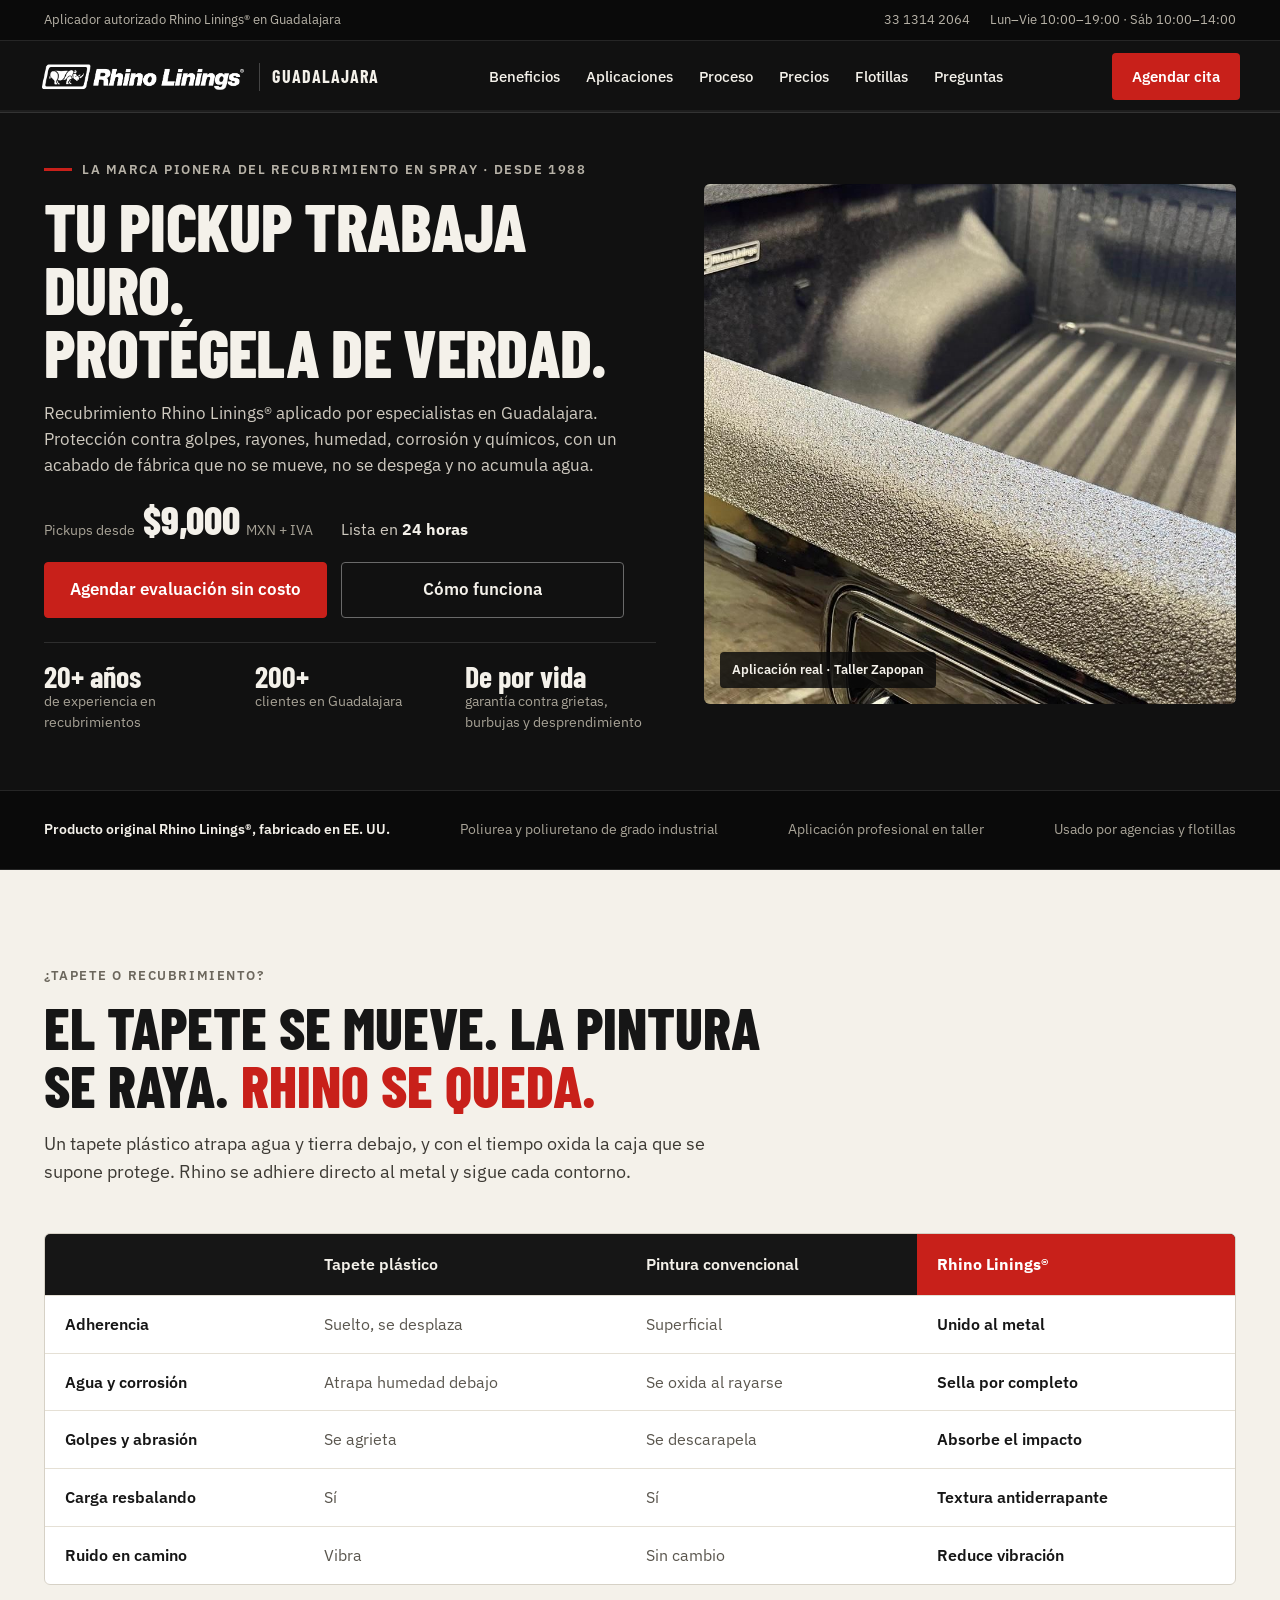
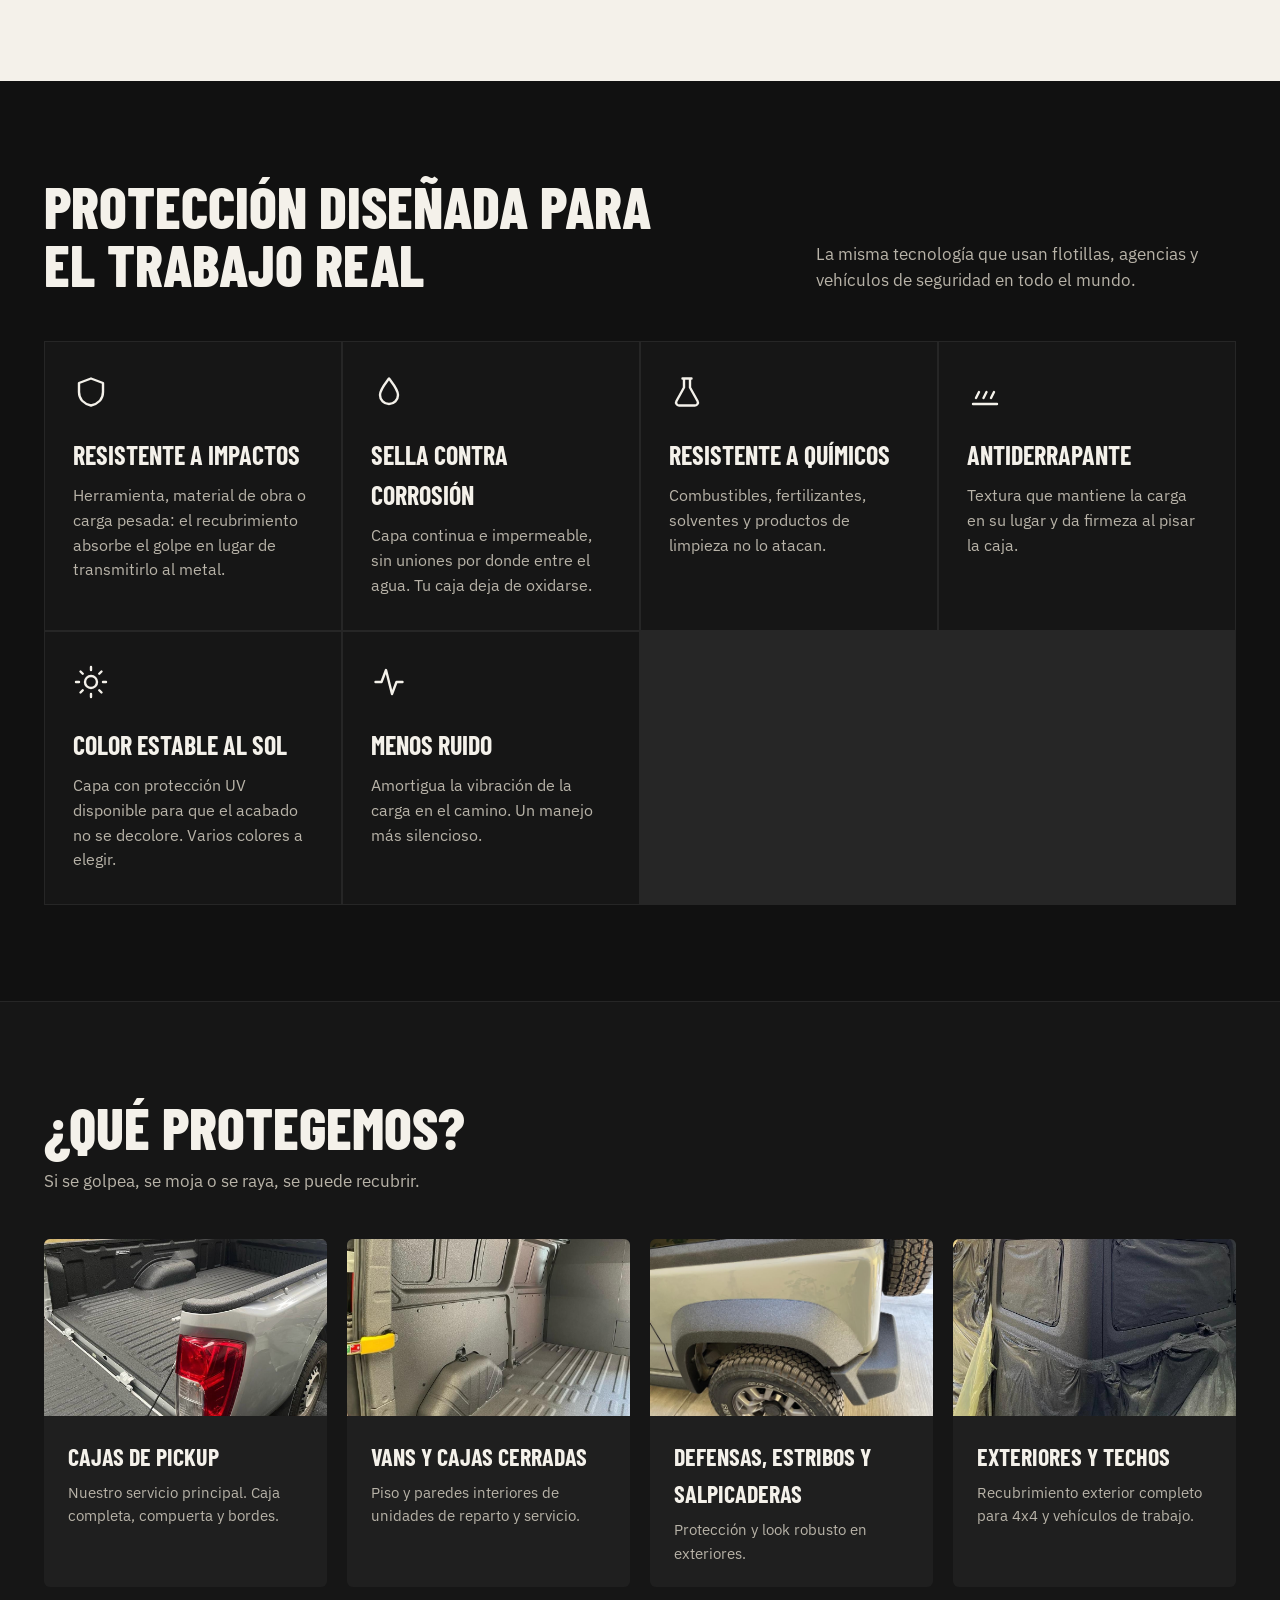
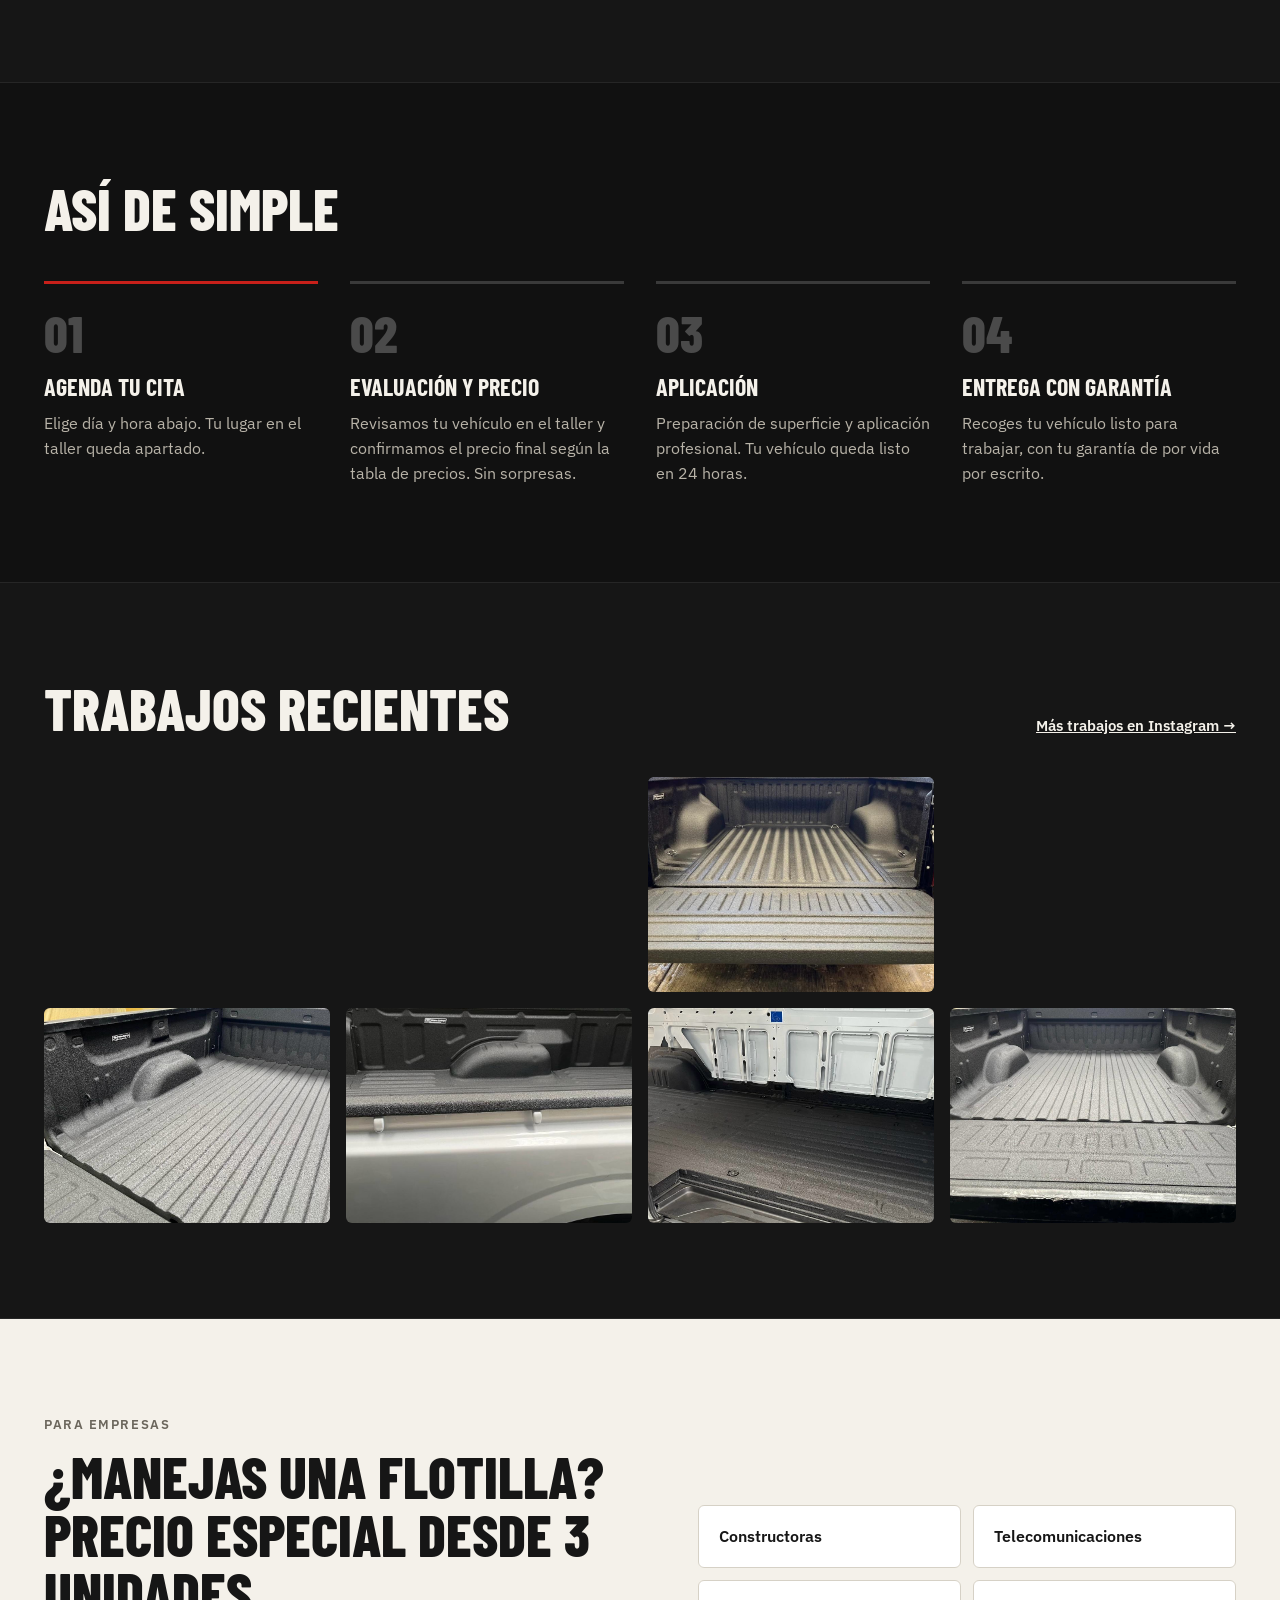
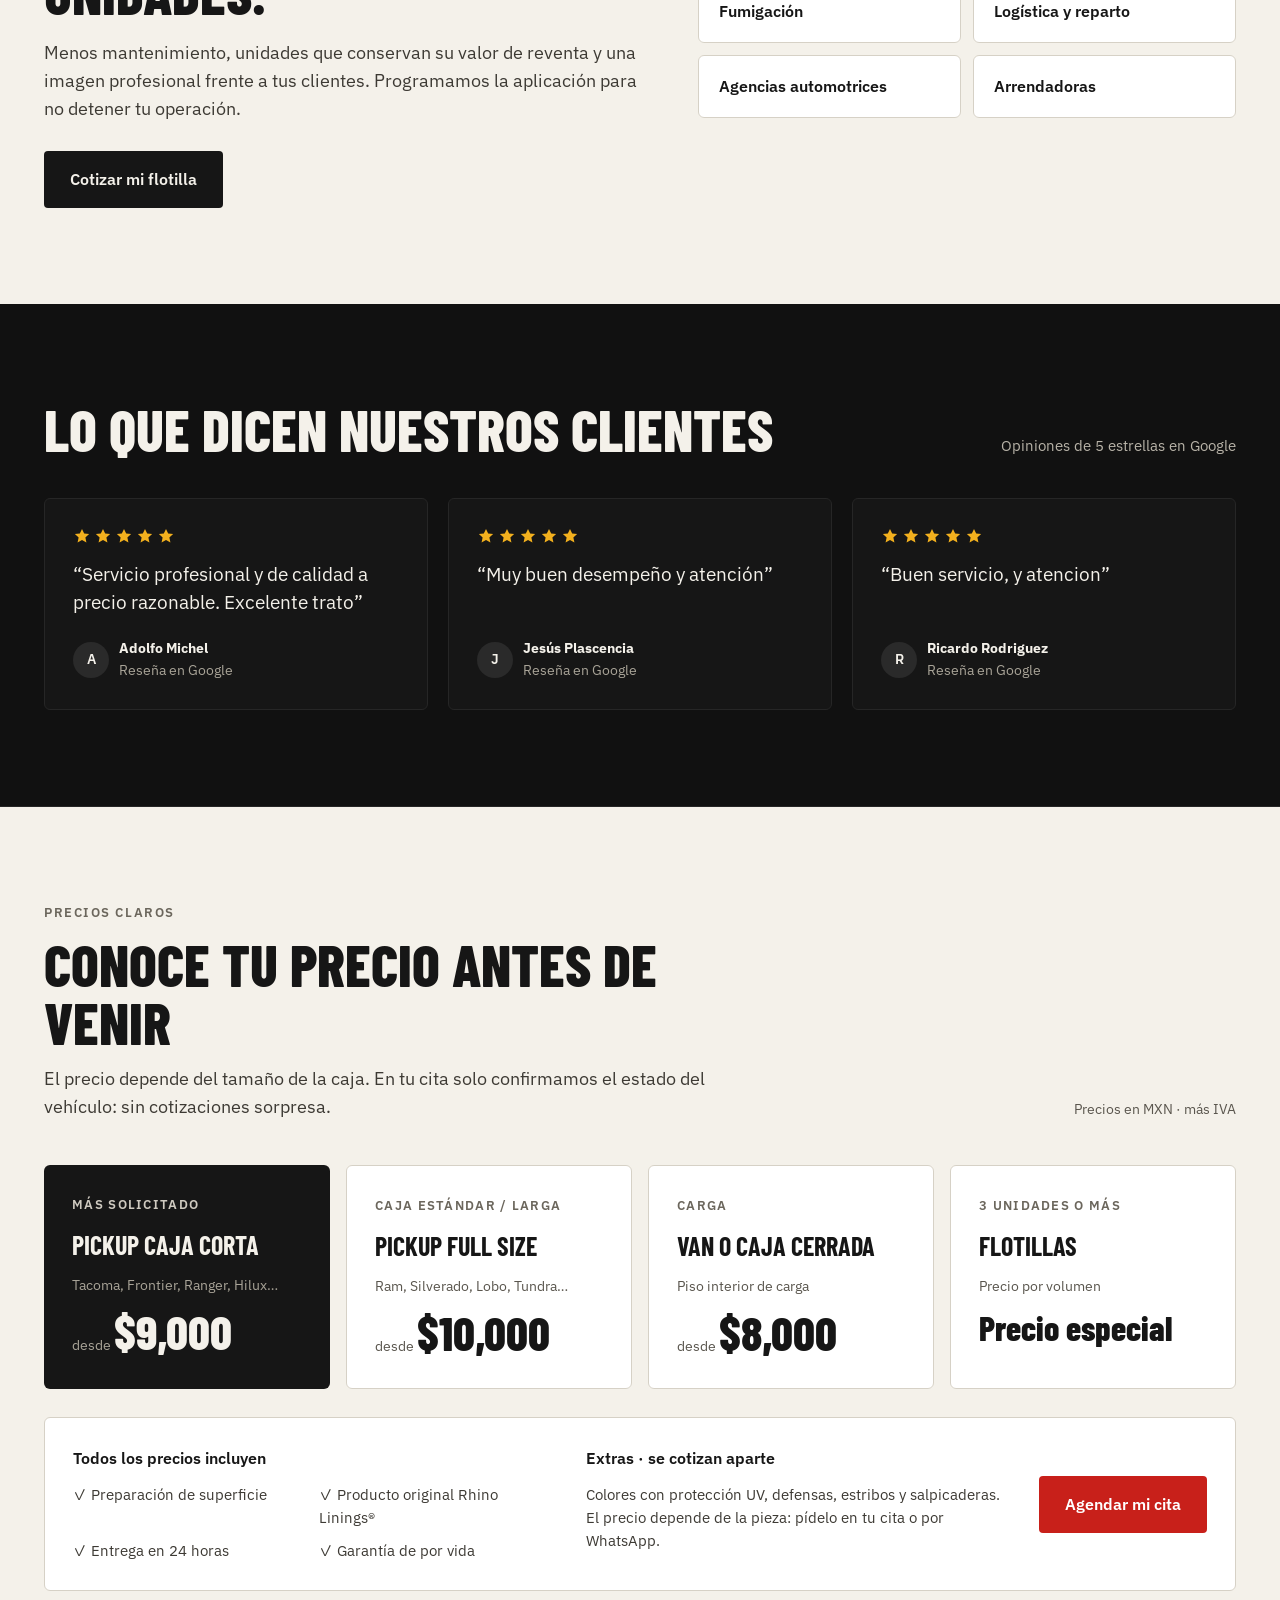
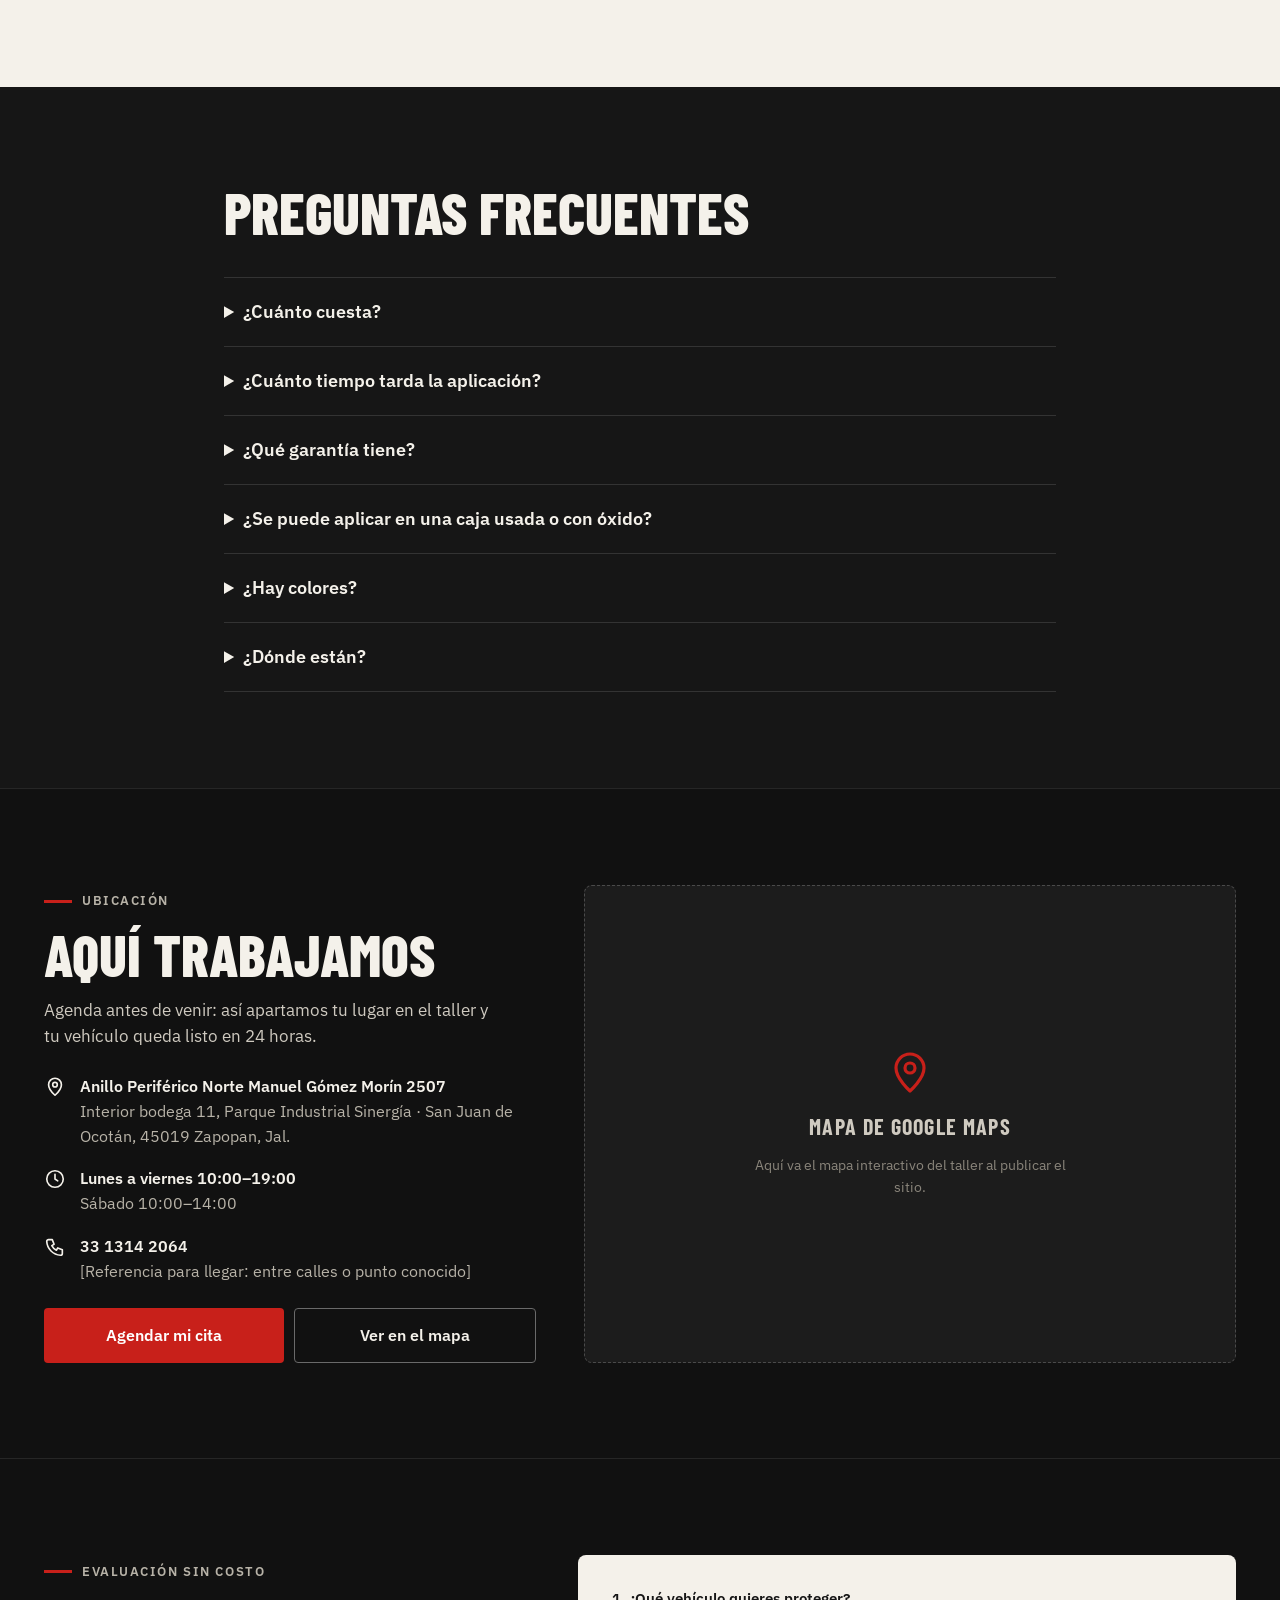
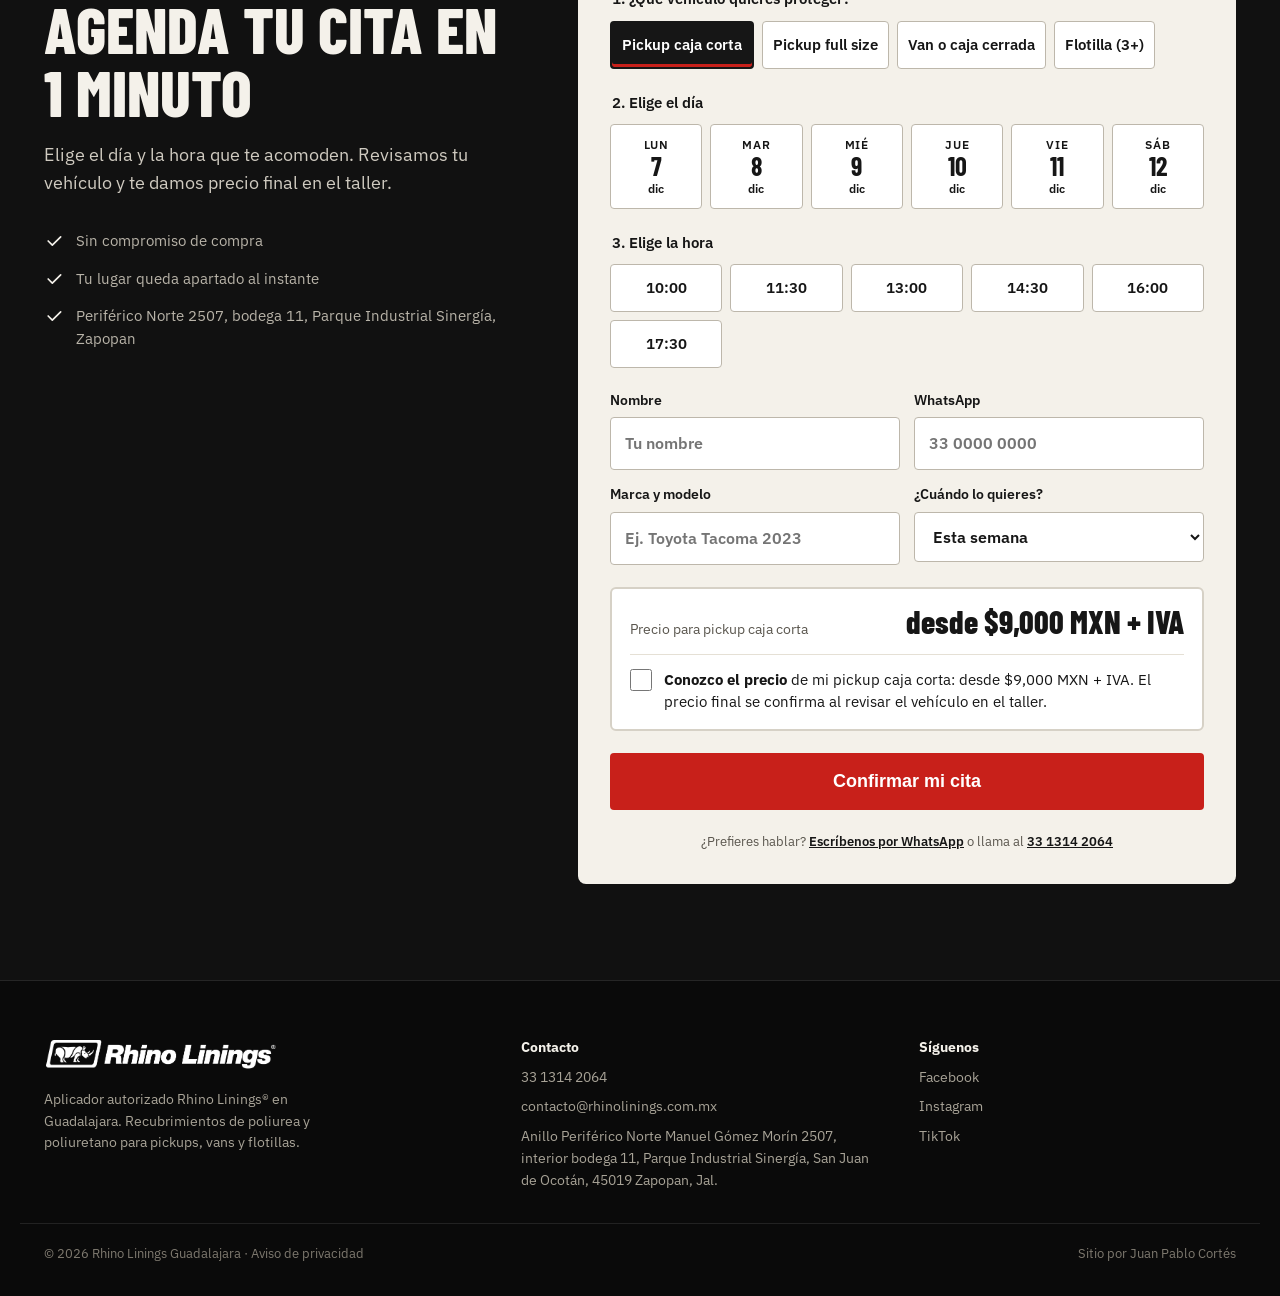
==== site/index.html @ 0336431a "Frase destacada en rojo y envío opcional de citas a Google Sheets Co-Authored-By: Claude Opus 5.5 <n" ====
<!doctype html>
<html lang="es">
<head>
<meta charset="utf-8">
<meta name="viewport" content="width=device-width, initial-scale=1">
<title>Rhino Linings Guadalajara · Recubrimiento para caja de pickup desde $9,000</title>
<meta name="description" content="Aplicador autorizado Rhino Linings en Guadalajara. Recubrimiento para caja de pickup, vans y flotillas desde $9,000 MXN + IVA, listo en 24 horas y con garantía de por vida. Agenda tu cita.">
<meta name="theme-color" content="#111111">
<link rel="canonical" href="https://rhinolinings.com.mx/">
<meta property="og:type" content="website">
<meta property="og:locale" content="es_MX">
<meta property="og:title" content="Rhino Linings Guadalajara · Protección de por vida para tu pickup">
<meta property="og:description" content="Recubrimiento Rhino Linings desde $9,000 MXN + IVA, listo en 24 horas. Agenda tu cita en Zapopan.">
<meta property="og:image" content="https://rhinolinings.com.mx/assets/img/og-image.jpg">
<meta property="og:url" content="https://rhinolinings.com.mx/">
<link rel="icon" type="image/png" sizes="32x32" href="assets/img/favicon-32.png">
<link rel="apple-touch-icon" href="assets/img/apple-touch-icon.png">
<link rel="preconnect" href="https://fonts.googleapis.com">
<link rel="preconnect" href="https://fonts.gstatic.com" crossorigin>
<link href="https://fonts.googleapis.com/css2?family=Barlow+Condensed:wght@600;700;800&amp;family=IBM+Plex+Sans:wght@400;500;600&amp;display=swap" rel="stylesheet">
<link rel="preload" as="image" href="assets/img/hero-borde-caja.jpg">
<link rel="stylesheet" href="assets/css/styles.css">
<script type="application/ld+json">
{"@context":"https://schema.org","@type":"AutoRepair","name":"Rhino Linings Guadalajara","image":"https://rhinolinings.com.mx/assets/img/og-image.jpg","url":"https://rhinolinings.com.mx/","telephone":"+52 33 1314 2064","email":"contacto@rhinolinings.com.mx","priceRange":"$$","address":{"@type":"PostalAddress","streetAddress":"Anillo Periférico Norte Manuel Gómez Morín 2507, Interior Bodega 11, Parque Industrial Sinergía","addressLocality":"Zapopan","addressRegion":"Jal.","postalCode":"45019","addressCountry":"MX"},"geo":{"@type":"GeoCoordinates","latitude":20.7067884,"longitude":-103.4483163},"openingHoursSpecification":[{"@type":"OpeningHoursSpecification","dayOfWeek":["Monday","Tuesday","Wednesday","Thursday","Friday"],"opens":"10:00","closes":"19:00"},{"@type":"OpeningHoursSpecification","dayOfWeek":"Saturday","opens":"10:00","closes":"14:00"}],"sameAs":["https://www.facebook.com/rhinoliningsgdl/","https://www.instagram.com/rhinoliningsgdl/","https://www.tiktok.com/@rhinoliningsgdl"]}
</script>
<!-- Píxel de Meta y etiqueta de Google: pegar aquí (ver README) -->
</head>
<body>
<div id="rl-root" style="font-family: 'IBM Plex Sans', system-ui, sans-serif; color: #F4F1EA; background: #111111; width: 100%; line-height: 1.55">

<!-- TOP BAR -->
<div class="rl-top" style="background: #0A0A0A; border-bottom: 1px solid #262626; font-size: 13px; color: #B8B3A8">
<div style="max-width: 1240px; margin: 0 auto; padding: 10px 24px; display: flex; flex-wrap: wrap; gap: 8px 24px; justify-content: space-between; align-items: center">
<span>Aplicador autorizado Rhino Linings® en Guadalajara</span>
<div style="display: flex; gap: 20px; flex-wrap: wrap">
<a href="tel:+523313142064" style="text-decoration: none; color: #B8B3A8">33 1314 2064</a>
<span>Lun–Vie 10:00–19:00 · Sáb 10:00–14:00</span>
</div>
</div>
</div>

<!-- HEADER -->
<header style="position: sticky; top: 0; z-index: 10; background: rgba(17,17,17,0.94); border-bottom: 1px solid #262626">
<div style="max-width: 1240px; margin: 0 auto; padding: 12px 20px; display: flex; flex-wrap: nowrap; gap: 16px; justify-content: space-between; align-items: center">
<a href="#inicio" aria-label="Rhino Linings Guadalajara, inicio" style="text-decoration: none; display: flex; align-items: center; gap: 12px; flex: none">
<img class="rl-logo-full" src="assets/img/logo-rhino-blanco.png" alt="" style="height: 30px; width: auto">
<img class="rl-logo-icon" src="assets/img/icono-rhino-blanco.png" alt="" style="height: 34px; width: auto">
<span class="rl-city" style="font-family: 'Barlow Condensed', sans-serif; font-weight: 700; font-size: 18px; letter-spacing: 0.06em; color: #F4F1EA; border-left: 1px solid #444; padding-left: 12px">GUADALAJARA</span>
</a>
<nav class="rl-nav" aria-label="Principal" style="font-size: 15px; font-weight: 500">
<a href="#beneficios" style="text-decoration: none">Beneficios</a>
<a href="#aplicaciones" style="text-decoration: none">Aplicaciones</a>
<a href="#proceso" style="text-decoration: none">Proceso</a>
<a href="#precios" style="text-decoration: none">Precios</a>
<a href="#flotillas" style="text-decoration: none">Flotillas</a>
<a href="#preguntas" style="text-decoration: none">Preguntas</a>
</nav>
<div style="display: flex; align-items: center; gap: 10px; flex: none">
<a href="#agendar" class="rl-btn" style="text-decoration: none; background: #C8201A; color: #FFFFFF; font-weight: 600; font-size: 15px; padding: 12px 20px; border-radius: 4px; min-height: 44px; box-sizing: border-box; display: inline-flex; align-items: center; white-space: nowrap">Agendar cita</a>
<button type="button" class="rl-burger" id="rl-burger" aria-label="Abrir menú" aria-expanded="false" aria-controls="rl-mobile-menu" style="width: 44px; height: 44px; align-items: center; justify-content: center; background: transparent; border: 1px solid #3A3A3A; border-radius: 4px; color: #F4F1EA; cursor: pointer; padding: 0">
<svg class="rl-ic-open" aria-hidden="true" width="22" height="22" viewBox="0 0 24 24" fill="none" stroke="#F4F1EA" stroke-width="2" stroke-linecap="round"><path d="M4 7h16M4 12h16M4 17h16"></path></svg>
<svg class="rl-ic-close" aria-hidden="true" width="22" height="22" viewBox="0 0 24 24" fill="none" stroke="#F4F1EA" stroke-width="2" stroke-linecap="round"><path d="M6 6l12 12M18 6L6 18"></path></svg>
</button>
</div>
</div>
<nav id="rl-mobile-menu" hidden class="rl-mpanel" aria-label="Menú móvil" style="border-top: 1px solid #262626; background: #111111; padding: 8px 20px 20px">
<div style="display: flex; flex-direction: column">
<a href="#beneficios" style="text-decoration: none; font-size: 18px; font-weight: 500; padding: 14px 0; border-bottom: 1px solid #222">Beneficios</a>
<a href="#aplicaciones" style="text-decoration: none; font-size: 18px; font-weight: 500; padding: 14px 0; border-bottom: 1px solid #222">Aplicaciones</a>
<a href="#proceso" style="text-decoration: none; font-size: 18px; font-weight: 500; padding: 14px 0; border-bottom: 1px solid #222">Proceso</a>
<a href="#precios" style="text-decoration: none; font-size: 18px; font-weight: 500; padding: 14px 0; border-bottom: 1px solid #222">Precios</a>
<a href="#flotillas" style="text-decoration: none; font-size: 18px; font-weight: 500; padding: 14px 0; border-bottom: 1px solid #222">Flotillas</a>
<a href="#preguntas" style="text-decoration: none; font-size: 18px; font-weight: 500; padding: 14px 0; border-bottom: 1px solid #222">Preguntas</a>
<a href="tel:+523313142064" style="text-decoration: none; font-size: 15px; color: #B8B3A8; padding: 16px 0 0">33 1314 2064 · Lun–Vie 10–19 · Sáb 10–14</a>
</div>
</nav>
<div aria-hidden="true" style="position: absolute; left: 0; right: 0; bottom: -1px; height: 3px; background: rgba(255,255,255,0.06)">
<div class="rl-bar" style="height: 3px; width: 100%; background: #C8201A"></div>
</div>
</header>

<!-- HERO -->
<section id="inicio" style="position: relative; border-bottom: 1px solid #262626">
<div class="rl-hero-wrap" style="max-width: 1240px; margin: 0 auto; padding: 40px 24px 56px; display: flex; flex-wrap: wrap; gap: 48px; align-items: center">
<div style="flex: 1 1 520px; min-width: 0">
<div class="load d1 rl-hero-eyebrow" style="display: inline-flex; align-items: center; gap: 10px; font-size: 13px; font-weight: 600; letter-spacing: 0.12em; text-transform: uppercase; color: #B8B3A8; margin-bottom: 14px">
<span style="width: 28px; height: 3px; background: #C8201A"></span>La marca pionera del recubrimiento en spray · desde 1988
</div>
<h1 class="load d2 rl-h1" style="font-family: 'Barlow Condensed', sans-serif; font-weight: 800; font-size: clamp(44px, 5.2vw, 72px); line-height: 0.95; letter-spacing: -0.01em; text-transform: uppercase; margin: 0 0 16px">Tu pickup trabaja duro.<br>Protégela de verdad.</h1>
<p class="load d3 rl-hero-p" style="font-size: 17px; color: #CFCAC0; max-width: 580px; margin: 0 0 20px">Recubrimiento Rhino Linings® aplicado por especialistas en Guadalajara. Protección contra golpes, rayones, humedad, corrosión y químicos, con un acabado de fábrica que no se mueve, no se despega y no acumula agua.</p>
<div class="load d4 rl-hero-price" style="display: flex; flex-wrap: wrap; gap: 8px 28px; align-items: baseline; margin: 0 0 20px">
<div><span style="font-size: 14px; color: #A8A397; margin-right: 8px">Pickups desde</span><span style="font-family: 'Barlow Condensed', sans-serif; font-weight: 800; font-size: 40px; line-height: 1">$9,000</span><span style="font-size: 14px; color: #A8A397; margin-left: 6px">MXN + IVA</span></div>
<div style="font-size: 16px; color: #CFCAC0">Lista en <strong style="color: #F4F1EA">24 horas</strong></div>
</div>
<div class="load d5 rl-hero-btns" style="display: flex; gap: 14px; margin-bottom: 24px; max-width: 580px">
<a href="#agendar" class="rl-btn" style="flex: 1 1 0; min-width: 0; text-decoration: none; background: #C8201A; border: 1px solid #C8201A; color: #FFFFFF; font-weight: 600; font-size: 17px; padding: 16px 20px; border-radius: 4px; min-height: 56px; box-sizing: border-box; display: flex; align-items: center; justify-content: center; text-align: center; line-height: 1.2">Agendar evaluación sin costo</a>
<a href="#proceso" class="rl-btn rl-btn-ghost" style="flex: 1 1 0; min-width: 0; text-decoration: none; background: transparent; border: 1px solid #6A6A6A; color: #F4F1EA; font-weight: 600; font-size: 17px; padding: 16px 20px; border-radius: 4px; min-height: 56px; box-sizing: border-box; display: flex; align-items: center; justify-content: center; text-align: center; line-height: 1.2">Cómo funciona</a>
</div>
<div class="load d6" style="display: grid; grid-template-columns: repeat(auto-fit, minmax(150px, 1fr)); gap: 20px; border-top: 1px solid #2E2E2E; padding-top: 18px">
<div><div style="font-family: 'Barlow Condensed', sans-serif; font-weight: 700; font-size: 30px; line-height: 1">20+ años</div><div style="font-size: 14px; color: #A8A397">de experiencia en recubrimientos</div></div>
<div><div style="font-family: 'Barlow Condensed', sans-serif; font-weight: 700; font-size: 30px; line-height: 1">200+</div><div style="font-size: 14px; color: #A8A397">clientes en Guadalajara</div></div>
<div><div style="font-family: 'Barlow Condensed', sans-serif; font-weight: 700; font-size: 30px; line-height: 1">De por vida</div><div style="font-size: 14px; color: #A8A397">garantía contra grietas, burbujas y desprendimiento</div></div>
</div>
</div>
<div style="flex: 1 1 440px; min-width: 0">
<div class="load-img" style="position: relative; border-radius: 6px; overflow: hidden; background: #1C1C1C">
<img src="assets/img/hero-borde-caja.jpg" fetchpriority="high" alt="Caja de pickup con recubrimiento Rhino Linings, vista del borde texturizado" style="display: block; width: 100%; aspect-ratio: 1 / 1; max-height: 520px; object-fit: cover; object-position: 40% 50%">
<div style="position: absolute; left: 16px; bottom: 16px; background: rgba(10,10,10,0.82); color: #F4F1EA; font-size: 13px; font-weight: 600; padding: 8px 12px; border-radius: 4px">Aplicación real · Taller Zapopan</div>
</div>
</div>
</div>
</section>

<!-- LOGOS / CONFIANZA -->
<section aria-label="Respaldo" style="background: #0A0A0A; border-bottom: 1px solid #262626">
<div style="max-width: 1240px; margin: 0 auto; padding: 28px 24px; display: flex; flex-wrap: wrap; gap: 14px 40px; align-items: center; justify-content: space-between; font-size: 14px; color: #A8A397">
<span style="font-weight: 600; color: #F4F1EA">Producto original Rhino Linings®, fabricado en EE. UU.</span>
<span>Poliurea y poliuretano de grado industrial</span>
<span>Aplicación profesional en taller</span>
<span>Usado por agencias y flotillas</span>
</div>
</section>

<!-- PROBLEMA vs SOLUCIÓN -->
<section style="background: #F4F1EA; color: #161616">
<div style="max-width: 1240px; margin: 0 auto; padding: 96px 24px">
<div style="max-width: 720px; margin-bottom: 48px">
<div style="font-size: 13px; font-weight: 600; letter-spacing: 0.12em; text-transform: uppercase; color: #6B665C; margin-bottom: 12px">¿Tapete o recubrimiento?</div>
<h2 class="reveal" style="font-family: 'Barlow Condensed', sans-serif; font-weight: 800; font-size: clamp(36px, 4.6vw, 58px); line-height: 1; text-transform: uppercase; margin: 0 0 16px">El tapete se mueve. La pintura se raya. <span style="color: #C8201A">Rhino se queda.</span></h2>
<p style="font-size: 18px; color: #3D3A34; margin: 0">Un tapete plástico atrapa agua y tierra debajo, y con el tiempo oxida la caja que se supone protege. Rhino se adhiere directo al metal y sigue cada contorno.</p>
</div>
<div class="reveal" style="overflow-x: auto; border: 1px solid #D6D1C6; border-radius: 6px; background: #FFFFFF">
<table style="width: 100%; min-width: 640px; border-collapse: collapse; font-size: 16px">
<thead>
<tr style="background: #161616; color: #F4F1EA; text-align: left">
<th scope="col" style="padding: 18px 20px; font-weight: 600"></th>
<th scope="col" style="padding: 18px 20px; font-weight: 600">Tapete plástico</th>
<th scope="col" style="padding: 18px 20px; font-weight: 600">Pintura convencional</th>
<th scope="col" style="padding: 18px 20px; font-weight: 700; background: #C8201A; color: #FFFFFF">Rhino Linings®</th>
</tr>
</thead>
<tbody>
<tr style="border-top: 1px solid #E5E0D5"><th scope="row" style="padding: 16px 20px; text-align: left; font-weight: 600">Adherencia</th><td style="padding: 16px 20px; color: #5A564E">Suelto, se desplaza</td><td style="padding: 16px 20px; color: #5A564E">Superficial</td><td style="padding: 16px 20px; font-weight: 600">Unido al metal</td></tr>
<tr style="border-top: 1px solid #E5E0D5"><th scope="row" style="padding: 16px 20px; text-align: left; font-weight: 600">Agua y corrosión</th><td style="padding: 16px 20px; color: #5A564E">Atrapa humedad debajo</td><td style="padding: 16px 20px; color: #5A564E">Se oxida al rayarse</td><td style="padding: 16px 20px; font-weight: 600">Sella por completo</td></tr>
<tr style="border-top: 1px solid #E5E0D5"><th scope="row" style="padding: 16px 20px; text-align: left; font-weight: 600">Golpes y abrasión</th><td style="padding: 16px 20px; color: #5A564E">Se agrieta</td><td style="padding: 16px 20px; color: #5A564E">Se descarapela</td><td style="padding: 16px 20px; font-weight: 600">Absorbe el impacto</td></tr>
<tr style="border-top: 1px solid #E5E0D5"><th scope="row" style="padding: 16px 20px; text-align: left; font-weight: 600">Carga resbalando</th><td style="padding: 16px 20px; color: #5A564E">Sí</td><td style="padding: 16px 20px; color: #5A564E">Sí</td><td style="padding: 16px 20px; font-weight: 600">Textura antiderrapante</td></tr>
<tr style="border-top: 1px solid #E5E0D5"><th scope="row" style="padding: 16px 20px; text-align: left; font-weight: 600">Ruido en camino</th><td style="padding: 16px 20px; color: #5A564E">Vibra</td><td style="padding: 16px 20px; color: #5A564E">Sin cambio</td><td style="padding: 16px 20px; font-weight: 600">Reduce vibración</td></tr>
</tbody>
</table>
</div>
</div>
</section>

<!-- BENEFICIOS -->
<section id="beneficios" style="border-bottom: 1px solid #262626">
<div style="max-width: 1240px; margin: 0 auto; padding: 96px 24px">
<div style="display: flex; flex-wrap: wrap; gap: 24px; justify-content: space-between; align-items: end; margin-bottom: 48px">
<h2 class="reveal" style="font-family: 'Barlow Condensed', sans-serif; font-weight: 800; font-size: clamp(36px, 4.6vw, 58px); line-height: 1; text-transform: uppercase; margin: 0; max-width: 640px">Protección diseñada para el trabajo real</h2>
<p style="font-size: 17px; color: #B8B3A8; margin: 0; max-width: 420px">La misma tecnología que usan flotillas, agencias y vehículos de seguridad en todo el mundo.</p>
</div>
<div style="display: grid; grid-template-columns: repeat(auto-fit, minmax(260px, 1fr)); gap: 2px; background: #262626; border: 1px solid #262626">
<div class="reveal" style="background: #161616; padding: 32px 28px">
<svg aria-hidden="true" width="36" height="36" viewBox="0 0 24 24" fill="none" stroke="#F4F1EA" stroke-width="1.6" stroke-linecap="round" stroke-linejoin="round"><path d="M12 3l8 3v6c0 5-3.5 8-8 9-4.5-1-8-4-8-9V6l8-3z"></path></svg>
<h3 style="font-family: 'Barlow Condensed', sans-serif; font-size: 26px; font-weight: 700; text-transform: uppercase; margin: 18px 0 8px">Resistente a impactos</h3>
<p style="margin: 0; color: #B8B3A8">Herramienta, material de obra o carga pesada: el recubrimiento absorbe el golpe en lugar de transmitirlo al metal.</p>
</div>
<div class="reveal" style="background: #161616; padding: 32px 28px">
<svg aria-hidden="true" width="36" height="36" viewBox="0 0 24 24" fill="none" stroke="#F4F1EA" stroke-width="1.6" stroke-linecap="round" stroke-linejoin="round"><path d="M12 3c3 4 6 7.5 6 11a6 6 0 0 1-12 0c0-3.5 3-7 6-11z"></path></svg>
<h3 style="font-family: 'Barlow Condensed', sans-serif; font-size: 26px; font-weight: 700; text-transform: uppercase; margin: 18px 0 8px">Sella contra corrosión</h3>
<p style="margin: 0; color: #B8B3A8">Capa continua e impermeable, sin uniones por donde entre el agua. Tu caja deja de oxidarse.</p>
</div>
<div class="reveal" style="background: #161616; padding: 32px 28px">
<svg aria-hidden="true" width="36" height="36" viewBox="0 0 24 24" fill="none" stroke="#F4F1EA" stroke-width="1.6" stroke-linecap="round" stroke-linejoin="round"><path d="M9 3h6M10 3v6l-5 9a2 2 0 0 0 1.7 3h10.6a2 2 0 0 0 1.7-3l-5-9V3"></path></svg>
<h3 style="font-family: 'Barlow Condensed', sans-serif; font-size: 26px; font-weight: 700; text-transform: uppercase; margin: 18px 0 8px">Resistente a químicos</h3>
<p style="margin: 0; color: #B8B3A8">Combustibles, fertilizantes, solventes y productos de limpieza no lo atacan.</p>
</div>
<div class="reveal" style="background: #161616; padding: 32px 28px">
<svg aria-hidden="true" width="36" height="36" viewBox="0 0 24 24" fill="none" stroke="#F4F1EA" stroke-width="1.6" stroke-linecap="round" stroke-linejoin="round"><path d="M4 20h16M6 16l2-4M11 16l2-4M16 16l2-4"></path></svg>
<h3 style="font-family: 'Barlow Condensed', sans-serif; font-size: 26px; font-weight: 700; text-transform: uppercase; margin: 18px 0 8px">Antiderrapante</h3>
<p style="margin: 0; color: #B8B3A8">Textura que mantiene la carga en su lugar y da firmeza al pisar la caja.</p>
</div>
<div class="reveal" style="background: #161616; padding: 32px 28px">
<svg aria-hidden="true" width="36" height="36" viewBox="0 0 24 24" fill="none" stroke="#F4F1EA" stroke-width="1.6" stroke-linecap="round" stroke-linejoin="round"><circle cx="12" cy="12" r="4"></circle><path d="M12 2v2M12 20v2M2 12h2M20 12h2M5 5l1.5 1.5M17.5 17.5L19 19M5 19l1.5-1.5M17.5 6.5L19 5"></path></svg>
<h3 style="font-family: 'Barlow Condensed', sans-serif; font-size: 26px; font-weight: 700; text-transform: uppercase; margin: 18px 0 8px">Color estable al sol</h3>
<p style="margin: 0; color: #B8B3A8">Capa con protección UV disponible para que el acabado no se decolore. Varios colores a elegir.</p>
</div>
<div class="reveal" style="background: #161616; padding: 32px 28px">
<svg aria-hidden="true" width="36" height="36" viewBox="0 0 24 24" fill="none" stroke="#F4F1EA" stroke-width="1.6" stroke-linecap="round" stroke-linejoin="round"><path d="M3 12h4l3-8 4 16 3-8h4"></path></svg>
<h3 style="font-family: 'Barlow Condensed', sans-serif; font-size: 26px; font-weight: 700; text-transform: uppercase; margin: 18px 0 8px">Menos ruido</h3>
<p style="margin: 0; color: #B8B3A8">Amortigua la vibración de la carga en el camino. Un manejo más silencioso.</p>
</div>
</div>
</div>
</section>

<!-- APLICACIONES -->
<section id="aplicaciones" style="border-bottom: 1px solid #262626; background: #161616">
<div style="max-width: 1240px; margin: 0 auto; padding: 96px 24px">
<h2 class="reveal" style="font-family: 'Barlow Condensed', sans-serif; font-weight: 800; font-size: clamp(36px, 4.6vw, 58px); line-height: 1; text-transform: uppercase; margin: 0 0 12px">¿Qué protegemos?</h2>
<p style="font-size: 17px; color: #B8B3A8; margin: 0 0 44px; max-width: 620px">Si se golpea, se moja o se raya, se puede recubrir.</p>
<div style="display: grid; grid-template-columns: repeat(auto-fit, minmax(260px, 1fr)); gap: 20px">
<div class="reveal" style="background: #1F1F1F; border-radius: 6px; overflow: hidden">
<img loading="lazy" decoding="async" src="assets/img/caja-pickup-plata.jpg" alt="Caja de pickup plateada con recubrimiento completo" style="display: block; width: 100%; aspect-ratio: 16 / 10; object-fit: cover">
<div style="padding: 22px 24px"><h3 style="font-family: 'Barlow Condensed', sans-serif; font-size: 24px; font-weight: 700; text-transform: uppercase; margin: 0 0 6px">Cajas de pickup</h3><p style="margin: 0; color: #B8B3A8; font-size: 15px">Nuestro servicio principal. Caja completa, compuerta y bordes.</p></div>
</div>
<div class="reveal" style="background: #1F1F1F; border-radius: 6px; overflow: hidden">
<img loading="lazy" decoding="async" src="assets/img/van-paredes-piso.jpg" alt="Interior de van de carga con piso y paredes recubiertos" style="display: block; width: 100%; aspect-ratio: 16 / 10; object-fit: cover">
<div style="padding: 22px 24px"><h3 style="font-family: 'Barlow Condensed', sans-serif; font-size: 24px; font-weight: 700; text-transform: uppercase; margin: 0 0 6px">Vans y cajas cerradas</h3><p style="margin: 0; color: #B8B3A8; font-size: 15px">Piso y paredes interiores de unidades de reparto y servicio.</p></div>
</div>
<div class="reveal" style="background: #1F1F1F; border-radius: 6px; overflow: hidden">
<img loading="lazy" decoding="async" src="assets/img/jimny-salpicaderas.jpg" alt="Salpicadera y defensa trasera recubiertas en una 4x4" style="display: block; width: 100%; aspect-ratio: 16 / 10; object-fit: cover">
<div style="padding: 22px 24px"><h3 style="font-family: 'Barlow Condensed', sans-serif; font-size: 24px; font-weight: 700; text-transform: uppercase; margin: 0 0 6px">Defensas, estribos y salpicaderas</h3><p style="margin: 0; color: #B8B3A8; font-size: 15px">Protección y look robusto en exteriores.</p></div>
</div>
<div class="reveal" style="background: #1F1F1F; border-radius: 6px; overflow: hidden">
<img loading="lazy" decoding="async" src="assets/img/jimny-techo.jpg" alt="Techo rígido de 4x4 con recubrimiento exterior completo" style="display: block; width: 100%; aspect-ratio: 16 / 10; object-fit: cover">
<div style="padding: 22px 24px"><h3 style="font-family: 'Barlow Condensed', sans-serif; font-size: 24px; font-weight: 700; text-transform: uppercase; margin: 0 0 6px">Exteriores y techos</h3><p style="margin: 0; color: #B8B3A8; font-size: 15px">Recubrimiento exterior completo para 4x4 y vehículos de trabajo.</p></div>
</div>
</div>
</div>
</section>

<!-- PROCESO -->
<section id="proceso" style="border-bottom: 1px solid #262626">
<div style="max-width: 1240px; margin: 0 auto; padding: 96px 24px">
<h2 class="reveal" style="font-family: 'Barlow Condensed', sans-serif; font-weight: 800; font-size: clamp(36px, 4.6vw, 58px); line-height: 1; text-transform: uppercase; margin: 0 0 44px">Así de simple</h2>
<div style="display: grid; grid-template-columns: repeat(auto-fit, minmax(240px, 1fr)); gap: 32px">
<div class="reveal" style="border-top: 3px solid #C8201A; padding-top: 22px">
<div style="font-family: 'Barlow Condensed', sans-serif; font-size: 52px; font-weight: 800; line-height: 1; color: #4A4A4A">01</div>
<h3 style="font-family: 'Barlow Condensed', sans-serif; font-size: 24px; font-weight: 700; text-transform: uppercase; margin: 10px 0 6px">Agenda tu cita</h3>
<p style="margin: 0; color: #B8B3A8">Elige día y hora abajo. Tu lugar en el taller queda apartado.</p>
</div>
<div class="reveal" style="border-top: 3px solid #3A3A3A; padding-top: 22px">
<div style="font-family: 'Barlow Condensed', sans-serif; font-size: 52px; font-weight: 800; line-height: 1; color: #4A4A4A">02</div>
<h3 style="font-family: 'Barlow Condensed', sans-serif; font-size: 24px; font-weight: 700; text-transform: uppercase; margin: 10px 0 6px">Evaluación y precio</h3>
<p style="margin: 0; color: #B8B3A8">Revisamos tu vehículo en el taller y confirmamos el precio final según la tabla de precios. Sin sorpresas.</p>
</div>
<div class="reveal" style="border-top: 3px solid #3A3A3A; padding-top: 22px">
<div style="font-family: 'Barlow Condensed', sans-serif; font-size: 52px; font-weight: 800; line-height: 1; color: #4A4A4A">03</div>
<h3 style="font-family: 'Barlow Condensed', sans-serif; font-size: 24px; font-weight: 700; text-transform: uppercase; margin: 10px 0 6px">Aplicación</h3>
<p style="margin: 0; color: #B8B3A8">Preparación de superficie y aplicación profesional. Tu vehículo queda listo en 24 horas.</p>
</div>
<div class="reveal" style="border-top: 3px solid #3A3A3A; padding-top: 22px">
<div style="font-family: 'Barlow Condensed', sans-serif; font-size: 52px; font-weight: 800; line-height: 1; color: #4A4A4A">04</div>
<h3 style="font-family: 'Barlow Condensed', sans-serif; font-size: 24px; font-weight: 700; text-transform: uppercase; margin: 10px 0 6px">Entrega con garantía</h3>
<p style="margin: 0; color: #B8B3A8">Recoges tu vehículo listo para trabajar, con tu garantía de por vida por escrito.</p>
</div>
</div>
</div>
</section>

<!-- GALERÍA -->
<section aria-label="Trabajos realizados" style="background: #161616; border-bottom: 1px solid #262626">
<div style="max-width: 1240px; margin: 0 auto; padding: 96px 24px">
<div style="display: flex; flex-wrap: wrap; gap: 16px; justify-content: space-between; align-items: end; margin-bottom: 40px">
<h2 class="reveal" style="font-family: 'Barlow Condensed', sans-serif; font-weight: 800; font-size: clamp(36px, 4.6vw, 58px); line-height: 1; text-transform: uppercase; margin: 0">Trabajos recientes</h2>
<a href="https://www.instagram.com/rhinoliningsgdl" style="font-weight: 600; font-size: 15px">Más trabajos en Instagram →</a>
</div>
<div style="display: grid; grid-template-columns: repeat(auto-fit, minmax(min(280px, 100%), 1fr)); gap: 16px">
<img loading="lazy" decoding="async" class="reveal" src="assets/img/caja-pickup-panoramica.jpg" alt="Caja de pickup oscura recubierta, vista desde la compuerta" style="display: block; width: 100%; aspect-ratio: 4 / 3; object-fit: cover; border-radius: 6px">
<img loading="lazy" decoding="async" class="reveal" src="assets/img/pickup-negra-compuerta.jpg" alt="Pickup negra con caja y compuerta recubiertas" style="display: block; width: 100%; aspect-ratio: 4 / 3; object-fit: cover; object-position: 30% 50%; border-radius: 6px">
<img loading="lazy" decoding="async" class="reveal" src="assets/img/caja-pickup-compuerta.jpg" alt="Caja y compuerta de pickup full size recubiertas" style="display: block; width: 100%; aspect-ratio: 4 / 3; object-fit: cover; border-radius: 6px">
<img loading="lazy" decoding="async" class="reveal" src="assets/img/van-interior-completo.jpg" alt="Interior completo de van recubierto: piso, paredes y techo" style="display: block; width: 100%; aspect-ratio: 4 / 3; object-fit: cover; border-radius: 6px">
<img loading="lazy" decoding="async" class="reveal" src="assets/img/caja-pickup-blanca-2.jpg" alt="Caja de pickup blanca recubierta, vista diagonal del piso" style="display: block; width: 100%; aspect-ratio: 4 / 3; object-fit: cover; border-radius: 6px">
<img loading="lazy" decoding="async" class="reveal" src="assets/img/pickup-riel-lateral.jpg" alt="Riel lateral y caja de pickup plateada recubiertos" style="display: block; width: 100%; aspect-ratio: 4 / 3; object-fit: cover; border-radius: 6px">
<img loading="lazy" decoding="async" class="reveal" src="assets/img/van-piso-lateral.jpg" alt="Piso de van de carga recubierto, vista lateral" style="display: block; width: 100%; aspect-ratio: 4 / 3; object-fit: cover; border-radius: 6px">
<img loading="lazy" decoding="async" class="reveal" src="assets/img/caja-pickup-blanca.jpg" alt="Caja de pickup blanca recubierta con compuerta abierta" style="display: block; width: 100%; aspect-ratio: 4 / 3; object-fit: cover; border-radius: 6px">
</div>
</div>
</section>

<!-- FLOTILLAS -->
<section id="flotillas" style="background: #F4F1EA; color: #161616">
<div style="max-width: 1240px; margin: 0 auto; padding: 96px 24px; display: flex; flex-wrap: wrap; gap: 56px; align-items: center">
<div style="flex: 1 1 480px; min-width: 0">
<div style="font-size: 13px; font-weight: 600; letter-spacing: 0.12em; text-transform: uppercase; color: #6B665C; margin-bottom: 12px">Para empresas</div>
<h2 class="reveal" style="font-family: 'Barlow Condensed', sans-serif; font-weight: 800; font-size: clamp(36px, 4.6vw, 58px); line-height: 1; text-transform: uppercase; margin: 0 0 18px">¿Manejas una flotilla? Precio especial desde 3 unidades.</h2>
<p style="font-size: 18px; color: #3D3A34; margin: 0 0 28px">Menos mantenimiento, unidades que conservan su valor de reventa y una imagen profesional frente a tus clientes. Programamos la aplicación para no detener tu operación.</p>
<a href="#agendar" class="rl-btn" style="text-decoration: none; background: #161616; color: #F4F1EA; font-weight: 600; font-size: 16px; padding: 16px 26px; border-radius: 4px; min-height: 52px; box-sizing: border-box; display: inline-flex; align-items: center">Cotizar mi flotilla</a>
</div>
<div style="flex: 1 1 420px; min-width: 0; display: grid; grid-template-columns: repeat(2, minmax(0, 1fr)); gap: 12px">
<div class="reveal" style="background: #FFFFFF; border: 1px solid #D6D1C6; border-radius: 6px; padding: 18px 20px; font-weight: 600">Constructoras</div>
<div class="reveal" style="background: #FFFFFF; border: 1px solid #D6D1C6; border-radius: 6px; padding: 18px 20px; font-weight: 600">Telecomunicaciones</div>
<div class="reveal" style="background: #FFFFFF; border: 1px solid #D6D1C6; border-radius: 6px; padding: 18px 20px; font-weight: 600">Fumigación</div>
<div class="reveal" style="background: #FFFFFF; border: 1px solid #D6D1C6; border-radius: 6px; padding: 18px 20px; font-weight: 600">Logística y reparto</div>
<div class="reveal" style="background: #FFFFFF; border: 1px solid #D6D1C6; border-radius: 6px; padding: 18px 20px; font-weight: 600">Agencias automotrices</div>
<div class="reveal" style="background: #FFFFFF; border: 1px solid #D6D1C6; border-radius: 6px; padding: 18px 20px; font-weight: 600">Arrendadoras</div>
</div>
</div>
</section>

<!-- TESTIMONIOS -->
<section aria-label="Testimonios" style="border-bottom: 1px solid #262626">
<div style="max-width: 1240px; margin: 0 auto; padding: 96px 24px">
<div style="display: flex; flex-wrap: wrap; gap: 16px; justify-content: space-between; align-items: end; margin-bottom: 40px">
<h2 class="reveal" style="font-family: 'Barlow Condensed', sans-serif; font-weight: 800; font-size: clamp(36px, 4.6vw, 58px); line-height: 1; text-transform: uppercase; margin: 0">Lo que dicen nuestros clientes</h2>
<div style="font-size: 15px; color: #B8B3A8">Opiniones de 5 estrellas en Google</div>
</div>
<div style="display: grid; grid-template-columns: repeat(auto-fit, minmax(min(280px, 100%), 1fr)); gap: 20px">
<figure class="reveal" style="margin: 0; background: #161616; border: 1px solid #262626; border-radius: 6px; padding: 28px; display: flex; flex-direction: column">
<div aria-label="5 de 5 estrellas" role="img" style="display: flex; gap: 3px; margin-bottom: 16px"><svg aria-hidden="true" width="18" height="18" viewBox="0 0 24 24" fill="#F2B01E"><path d="M12 2.5l2.9 6.2 6.6.7-5 4.5 1.4 6.6L12 17.3 6.1 20.5l1.4-6.6-5-4.5 6.6-.7z"></path></svg><svg aria-hidden="true" width="18" height="18" viewBox="0 0 24 24" fill="#F2B01E"><path d="M12 2.5l2.9 6.2 6.6.7-5 4.5 1.4 6.6L12 17.3 6.1 20.5l1.4-6.6-5-4.5 6.6-.7z"></path></svg><svg aria-hidden="true" width="18" height="18" viewBox="0 0 24 24" fill="#F2B01E"><path d="M12 2.5l2.9 6.2 6.6.7-5 4.5 1.4 6.6L12 17.3 6.1 20.5l1.4-6.6-5-4.5 6.6-.7z"></path></svg><svg aria-hidden="true" width="18" height="18" viewBox="0 0 24 24" fill="#F2B01E"><path d="M12 2.5l2.9 6.2 6.6.7-5 4.5 1.4 6.6L12 17.3 6.1 20.5l1.4-6.6-5-4.5 6.6-.7z"></path></svg><svg aria-hidden="true" width="18" height="18" viewBox="0 0 24 24" fill="#F2B01E"><path d="M12 2.5l2.9 6.2 6.6.7-5 4.5 1.4 6.6L12 17.3 6.1 20.5l1.4-6.6-5-4.5 6.6-.7z"></path></svg></div>
<blockquote style="margin: 0 0 22px; font-size: 19px; line-height: 1.45; color: #F4F1EA; flex: 1">“Servicio profesional y de calidad a precio razonable. Excelente trato”</blockquote>
<figcaption style="font-size: 14px; color: #A8A397; display: flex; align-items: center; gap: 10px"><span aria-hidden="true" style="width: 36px; height: 36px; border-radius: 50%; background: #2A2A2A; color: #F4F1EA; display: inline-flex; align-items: center; justify-content: center; font-weight: 600">A</span><span><strong style="color: #F4F1EA; display: block">Adolfo Michel</strong>Reseña en Google</span></figcaption>
</figure>
<figure class="reveal" style="margin: 0; background: #161616; border: 1px solid #262626; border-radius: 6px; padding: 28px; display: flex; flex-direction: column">
<div aria-label="5 de 5 estrellas" role="img" style="display: flex; gap: 3px; margin-bottom: 16px"><svg aria-hidden="true" width="18" height="18" viewBox="0 0 24 24" fill="#F2B01E"><path d="M12 2.5l2.9 6.2 6.6.7-5 4.5 1.4 6.6L12 17.3 6.1 20.5l1.4-6.6-5-4.5 6.6-.7z"></path></svg><svg aria-hidden="true" width="18" height="18" viewBox="0 0 24 24" fill="#F2B01E"><path d="M12 2.5l2.9 6.2 6.6.7-5 4.5 1.4 6.6L12 17.3 6.1 20.5l1.4-6.6-5-4.5 6.6-.7z"></path></svg><svg aria-hidden="true" width="18" height="18" viewBox="0 0 24 24" fill="#F2B01E"><path d="M12 2.5l2.9 6.2 6.6.7-5 4.5 1.4 6.6L12 17.3 6.1 20.5l1.4-6.6-5-4.5 6.6-.7z"></path></svg><svg aria-hidden="true" width="18" height="18" viewBox="0 0 24 24" fill="#F2B01E"><path d="M12 2.5l2.9 6.2 6.6.7-5 4.5 1.4 6.6L12 17.3 6.1 20.5l1.4-6.6-5-4.5 6.6-.7z"></path></svg><svg aria-hidden="true" width="18" height="18" viewBox="0 0 24 24" fill="#F2B01E"><path d="M12 2.5l2.9 6.2 6.6.7-5 4.5 1.4 6.6L12 17.3 6.1 20.5l1.4-6.6-5-4.5 6.6-.7z"></path></svg></div>
<blockquote style="margin: 0 0 22px; font-size: 19px; line-height: 1.45; color: #F4F1EA; flex: 1">“Muy buen desempeño y atención”</blockquote>
<figcaption style="font-size: 14px; color: #A8A397; display: flex; align-items: center; gap: 10px"><span aria-hidden="true" style="width: 36px; height: 36px; border-radius: 50%; background: #2A2A2A; color: #F4F1EA; display: inline-flex; align-items: center; justify-content: center; font-weight: 600">J</span><span><strong style="color: #F4F1EA; display: block">Jesús Plascencia</strong>Reseña en Google</span></figcaption>
</figure>
<figure class="reveal" style="margin: 0; background: #161616; border: 1px solid #262626; border-radius: 6px; padding: 28px; display: flex; flex-direction: column">
<div aria-label="5 de 5 estrellas" role="img" style="display: flex; gap: 3px; margin-bottom: 16px"><svg aria-hidden="true" width="18" height="18" viewBox="0 0 24 24" fill="#F2B01E"><path d="M12 2.5l2.9 6.2 6.6.7-5 4.5 1.4 6.6L12 17.3 6.1 20.5l1.4-6.6-5-4.5 6.6-.7z"></path></svg><svg aria-hidden="true" width="18" height="18" viewBox="0 0 24 24" fill="#F2B01E"><path d="M12 2.5l2.9 6.2 6.6.7-5 4.5 1.4 6.6L12 17.3 6.1 20.5l1.4-6.6-5-4.5 6.6-.7z"></path></svg><svg aria-hidden="true" width="18" height="18" viewBox="0 0 24 24" fill="#F2B01E"><path d="M12 2.5l2.9 6.2 6.6.7-5 4.5 1.4 6.6L12 17.3 6.1 20.5l1.4-6.6-5-4.5 6.6-.7z"></path></svg><svg aria-hidden="true" width="18" height="18" viewBox="0 0 24 24" fill="#F2B01E"><path d="M12 2.5l2.9 6.2 6.6.7-5 4.5 1.4 6.6L12 17.3 6.1 20.5l1.4-6.6-5-4.5 6.6-.7z"></path></svg><svg aria-hidden="true" width="18" height="18" viewBox="0 0 24 24" fill="#F2B01E"><path d="M12 2.5l2.9 6.2 6.6.7-5 4.5 1.4 6.6L12 17.3 6.1 20.5l1.4-6.6-5-4.5 6.6-.7z"></path></svg></div>
<blockquote style="margin: 0 0 22px; font-size: 19px; line-height: 1.45; color: #F4F1EA; flex: 1">“Buen servicio, y atencion”</blockquote>
<figcaption style="font-size: 14px; color: #A8A397; display: flex; align-items: center; gap: 10px"><span aria-hidden="true" style="width: 36px; height: 36px; border-radius: 50%; background: #2A2A2A; color: #F4F1EA; display: inline-flex; align-items: center; justify-content: center; font-weight: 600">R</span><span><strong style="color: #F4F1EA; display: block">Ricardo Rodriguez</strong>Reseña en Google</span></figcaption>
</figure>
</div>
</div>
</section>

<!-- PRECIOS -->
<section id="precios" style="background: #F4F1EA; color: #161616">
<div style="max-width: 1240px; margin: 0 auto; padding: 96px 24px">
<div style="display: flex; flex-wrap: wrap; gap: 24px; justify-content: space-between; align-items: end; margin-bottom: 44px">
<div style="max-width: 680px">
<div style="font-size: 13px; font-weight: 600; letter-spacing: 0.12em; text-transform: uppercase; color: #6B665C; margin-bottom: 12px">Precios claros</div>
<h2 class="reveal" style="font-family: 'Barlow Condensed', sans-serif; font-weight: 800; font-size: clamp(36px, 4.6vw, 58px); line-height: 1; text-transform: uppercase; margin: 0 0 14px">Conoce tu precio antes de venir</h2>
<p style="font-size: 18px; color: #3D3A34; margin: 0">El precio depende del tamaño de la caja. En tu cita solo confirmamos el estado del vehículo: sin cotizaciones sorpresa.</p>
</div>
<div style="font-size: 14px; color: #5A564E">Precios en MXN · más IVA</div>
</div>
<div style="display: grid; grid-template-columns: repeat(auto-fit, minmax(min(250px, 100%), 1fr)); gap: 16px; margin-bottom: 28px">
<div class="reveal" style="background: #161616; color: #F4F1EA; border-radius: 6px; padding: 30px 28px; display: flex; flex-direction: column; gap: 10px">
<div style="font-size: 13px; font-weight: 600; letter-spacing: 0.1em; text-transform: uppercase; color: #CFCAC0">Más solicitado</div>
<h3 style="font-family: 'Barlow Condensed', sans-serif; font-size: 26px; font-weight: 700; text-transform: uppercase; margin: 0">Pickup caja corta</h3>
<div style="font-size: 14px; color: #A8A397">Tacoma, Frontier, Ranger, Hilux…</div>
<div><span style="font-size: 14px; color: #A8A397">desde </span><span style="font-family: 'Barlow Condensed', sans-serif; font-size: 48px; font-weight: 800; line-height: 1">$9,000</span></div>
</div>
<div class="reveal" style="background: #FFFFFF; border: 1px solid #D6D1C6; border-radius: 6px; padding: 30px 28px; display: flex; flex-direction: column; gap: 10px">
<div style="font-size: 13px; font-weight: 600; letter-spacing: 0.1em; text-transform: uppercase; color: #6B665C">Caja estándar / larga</div>
<h3 style="font-family: 'Barlow Condensed', sans-serif; font-size: 26px; font-weight: 700; text-transform: uppercase; margin: 0">Pickup full size</h3>
<div style="font-size: 14px; color: #5A564E">Ram, Silverado, Lobo, Tundra…</div>
<div><span style="font-size: 14px; color: #5A564E">desde </span><span style="font-family: 'Barlow Condensed', sans-serif; font-size: 48px; font-weight: 800; line-height: 1">$10,000</span></div>
</div>
<div class="reveal" style="background: #FFFFFF; border: 1px solid #D6D1C6; border-radius: 6px; padding: 30px 28px; display: flex; flex-direction: column; gap: 10px">
<div style="font-size: 13px; font-weight: 600; letter-spacing: 0.1em; text-transform: uppercase; color: #6B665C">Carga</div>
<h3 style="font-family: 'Barlow Condensed', sans-serif; font-size: 26px; font-weight: 700; text-transform: uppercase; margin: 0">Van o caja cerrada</h3>
<div style="font-size: 14px; color: #5A564E">Piso interior de carga</div>
<div><span style="font-size: 14px; color: #5A564E">desde </span><span style="font-family: 'Barlow Condensed', sans-serif; font-size: 48px; font-weight: 800; line-height: 1">$8,000</span></div>
</div>
<div class="reveal" style="background: #FFFFFF; border: 1px solid #D6D1C6; border-radius: 6px; padding: 30px 28px; display: flex; flex-direction: column; gap: 10px">
<div style="font-size: 13px; font-weight: 600; letter-spacing: 0.1em; text-transform: uppercase; color: #6B665C">3 unidades o más</div>
<h3 style="font-family: 'Barlow Condensed', sans-serif; font-size: 26px; font-weight: 700; text-transform: uppercase; margin: 0">Flotillas</h3>
<div style="font-size: 14px; color: #5A564E">Precio por volumen</div>
<div><span style="font-family: 'Barlow Condensed', sans-serif; font-size: 34px; font-weight: 800; line-height: 1.2">Precio especial</span></div>
</div>
</div>
<div style="display: flex; flex-wrap: wrap; gap: 32px; background: #FFFFFF; border: 1px solid #D6D1C6; border-radius: 6px; padding: 28px">
<div style="flex: 1 1 320px; min-width: 0">
<h3 style="font-size: 16px; font-weight: 600; margin: 0 0 12px">Todos los precios incluyen</h3>
<div style="display: grid; grid-template-columns: repeat(auto-fit, minmax(min(220px, 100%), 1fr)); gap: 10px; font-size: 15px; color: #3D3A34">
<span>✓ Preparación de superficie</span><span>✓ Producto original Rhino Linings®</span><span>✓ Entrega en 24 horas</span><span>✓ Garantía de por vida</span>
</div>
</div>
<div style="flex: 1 1 260px; min-width: 0">
<h3 style="font-size: 16px; font-weight: 600; margin: 0 0 12px">Extras · se cotizan aparte</h3>
<p style="margin: 0; font-size: 15px; color: #3D3A34">Colores con protección UV, defensas, estribos y salpicaderas. El precio depende de la pieza: pídelo en tu cita o por WhatsApp.</p>
</div>
<a href="#agendar" class="rl-btn" style="align-self: center; text-decoration: none; background: #C8201A; color: #FFFFFF; font-weight: 600; font-size: 16px; padding: 16px 26px; border-radius: 4px; min-height: 52px; box-sizing: border-box; display: inline-flex; align-items: center">Agendar mi cita</a>
</div>
</div>
</section>

<!-- FAQ -->
<section id="preguntas" style="background: #161616; border-bottom: 1px solid #262626">
<div style="max-width: 880px; margin: 0 auto; padding: 96px 24px">
<h2 class="reveal" style="font-family: 'Barlow Condensed', sans-serif; font-weight: 800; font-size: clamp(36px, 4.6vw, 58px); line-height: 1; text-transform: uppercase; margin: 0 0 36px">Preguntas frecuentes</h2>
<details class="reveal" style="border-top: 1px solid #333; padding: 20px 0">
<summary style="cursor: pointer; font-size: 18px; font-weight: 600">¿Cuánto cuesta?</summary>
<p style="margin: 12px 0 0; color: #B8B3A8">Las pickups parten desde $9,000 MXN + IVA. El precio depende del tamaño de la caja; revisa la tabla de precios arriba. En tu cita solo confirmamos el estado del vehículo.</p>
</details>
<details class="reveal" style="border-top: 1px solid #333; padding: 20px 0">
<summary style="cursor: pointer; font-size: 18px; font-weight: 600">¿Cuánto tiempo tarda la aplicación?</summary>
<p style="margin: 12px 0 0; color: #B8B3A8">24 horas. Dejas tu vehículo y lo recoges al día siguiente, listo para trabajar.</p>
</details>
<details class="reveal" style="border-top: 1px solid #333; padding: 20px 0">
<summary style="cursor: pointer; font-size: 18px; font-weight: 600">¿Qué garantía tiene?</summary>
<p style="margin: 12px 0 0; color: #B8B3A8">Garantía limitada de por vida: el recubrimiento de la caja no se agrieta, no hace burbujas y no se despega mientras seas dueño de la camioneta. Aplica a pickups de uso particular, con caja y pintura originales, para el propietario original, y no es transferible. Para flotillas y uso comercial pregunta por las condiciones.</p>
</details>
<details class="reveal" style="border-top: 1px solid #333; padding: 20px 0">
<summary style="cursor: pointer; font-size: 18px; font-weight: 600">¿Se puede aplicar en una caja usada o con óxido?</summary>
<p style="margin: 12px 0 0; color: #B8B3A8">Sí. Preparamos la superficie antes de aplicar. En la evaluación revisamos el estado de la caja.</p>
</details>
<details class="reveal" style="border-top: 1px solid #333; padding: 20px 0">
<summary style="cursor: pointer; font-size: 18px; font-weight: 600">¿Hay colores?</summary>
<p style="margin: 12px 0 0; color: #B8B3A8">Negro es el más común, y hay otros colores con capa de protección UV. Pregunta por las opciones en tu cita.</p>
</details>
<details class="reveal" style="border-top: 1px solid #333; border-bottom: 1px solid #333; padding: 20px 0">
<summary style="cursor: pointer; font-size: 18px; font-weight: 600">¿Dónde están?</summary>
<p style="margin: 12px 0 0; color: #B8B3A8">Anillo Periférico Norte Manuel Gómez Morín 2507, interior bodega 11, Parque Industrial Sinergía, San Juan de Ocotán, 45019 Zapopan, Jal. Atendemos Guadalajara y toda la zona metropolitana.</p>
</details>
</div>
</section>

<!-- UBICACIÓN -->
<section id="ubicacion" style="border-bottom: 1px solid #262626">
<div style="max-width: 1240px; margin: 0 auto; padding: 96px 24px; display: flex; flex-wrap: wrap; gap: 48px; align-items: stretch">
<div style="flex: 1 1 360px; min-width: 0; display: flex; flex-direction: column; gap: 24px">
<div>
<div style="display: inline-flex; align-items: center; gap: 10px; font-size: 13px; font-weight: 600; letter-spacing: 0.12em; text-transform: uppercase; color: #B8B3A8; margin-bottom: 14px"><span style="width: 28px; height: 3px; background: #C8201A"></span>Ubicación</div>
<h2 class="reveal" style="font-family: 'Barlow Condensed', sans-serif; font-weight: 800; font-size: clamp(36px, 4.6vw, 58px); line-height: 1; text-transform: uppercase; margin: 0 0 14px">Aquí trabajamos</h2>
<p class="reveal" style="margin: 0; font-size: 17px; color: #CFCAC0; max-width: 460px">Agenda antes de venir: así apartamos tu lugar en el taller y tu vehículo queda listo en 24 horas.</p>
</div>
<div class="reveal" style="display: flex; flex-direction: column; gap: 18px; font-size: 16px">
<div style="display: flex; gap: 14px; align-items: flex-start">
<svg aria-hidden="true" width="22" height="22" viewBox="0 0 24 24" fill="none" stroke="#F4F1EA" stroke-width="1.8" stroke-linecap="round" stroke-linejoin="round" style="flex: none; margin-top: 2px"><path d="M12 21s-7-6.2-7-11.5A7 7 0 0 1 19 9.5C19 14.8 12 21 12 21z"></path><circle cx="12" cy="9.5" r="2.5"></circle></svg>
<div><div style="font-weight: 600">Anillo Periférico Norte Manuel Gómez Morín 2507</div><div style="color: #B8B3A8">Interior bodega 11, Parque Industrial Sinergía · San Juan de Ocotán, 45019 Zapopan, Jal.</div></div>
</div>
<div style="display: flex; gap: 14px; align-items: flex-start">
<svg aria-hidden="true" width="22" height="22" viewBox="0 0 24 24" fill="none" stroke="#F4F1EA" stroke-width="1.8" stroke-linecap="round" stroke-linejoin="round" style="flex: none; margin-top: 2px"><circle cx="12" cy="12" r="9"></circle><path d="M12 7v5l3 2"></path></svg>
<div><div style="font-weight: 600">Lunes a viernes 10:00–19:00</div><div style="color: #B8B3A8">Sábado 10:00–14:00</div></div>
</div>
<div style="display: flex; gap: 14px; align-items: flex-start">
<svg aria-hidden="true" width="22" height="22" viewBox="0 0 24 24" fill="none" stroke="#F4F1EA" stroke-width="1.8" stroke-linecap="round" stroke-linejoin="round" style="flex: none; margin-top: 2px"><path d="M5 4h4l2 5-2.5 1.5a11 11 0 0 0 5 5L15 13l5 2v4a2 2 0 0 1-2 2A16 16 0 0 1 3 6a2 2 0 0 1 2-2"></path></svg>
<div><a href="tel:+523313142064" style="font-weight: 600; text-decoration: none">33 1314 2064</a><div style="color: #B8B3A8">[Referencia para llegar: entre calles o punto conocido]</div></div>
</div>
</div>
<div class="reveal" style="display: flex; flex-wrap: wrap; gap: 10px; margin-top: auto">
<a class="rl-btn" href="#agendar" style="flex: 1 1 0; min-width: 150px; display: flex; align-items: center; justify-content: center; text-decoration: none; background: #C8201A; color: #FFFFFF; font-weight: 600; font-size: 16px; padding: 14px 18px; border-radius: 4px; min-height: 52px; box-sizing: border-box">Agendar mi cita</a>
<a class="rl-btn rl-btn-ghost" href="https://www.google.com/maps/search/?api=1&amp;query=20.7067884%2C-103.4483163" target="_blank" rel="noopener" style="flex: 1 1 0; min-width: 150px; display: flex; align-items: center; justify-content: center; text-decoration: none; border: 1px solid #6A6A6A; color: #F4F1EA; font-weight: 600; font-size: 16px; padding: 14px 18px; border-radius: 4px; min-height: 52px; box-sizing: border-box">Ver en el mapa</a>
</div>
</div>
<a class="reveal" href="https://www.google.com/maps/search/?api=1&amp;query=20.7067884%2C-103.4483163" target="_blank" rel="noopener" aria-label="Ver la ubicación del taller en Google Maps" style="flex: 1 1 520px; min-width: 0; min-height: 380px; text-decoration: none; background: #1C1C1C; border: 1px dashed #4A4A4A; border-radius: 8px; display: flex; flex-direction: column; align-items: center; justify-content: center; gap: 12px; color: #8A857B; text-align: center; padding: 24px; box-sizing: border-box">
<svg aria-hidden="true" width="48" height="48" viewBox="0 0 24 24" fill="none" stroke="#C8201A" stroke-width="1.6" stroke-linecap="round" stroke-linejoin="round"><path d="M12 21s-7-6.2-7-11.5A7 7 0 0 1 19 9.5C19 14.8 12 21 12 21z"></path><circle cx="12" cy="9.5" r="2.5"></circle></svg>
<span style="font-family: 'Barlow Condensed', sans-serif; font-size: 22px; font-weight: 700; letter-spacing: 0.06em; color: #CFCAC0">MAPA DE GOOGLE MAPS</span>
<span style="font-size: 14px; max-width: 320px">Aquí va el mapa interactivo del taller al publicar el sitio.</span>
</a>
</div>
</section>

<!-- AGENDAR -->
<section id="agendar" style="border-bottom: 1px solid #262626">
<div style="max-width: 1240px; margin: 0 auto; padding: 96px 24px; display: flex; flex-wrap: wrap; gap: 56px">
<div style="flex: 1 1 380px; min-width: 0">
<div style="display: inline-flex; align-items: center; gap: 10px; font-size: 13px; font-weight: 600; letter-spacing: 0.12em; text-transform: uppercase; color: #B8B3A8; margin-bottom: 16px"><span style="width: 28px; height: 3px; background: #C8201A"></span>Evaluación sin costo</div>
<h2 class="reveal" style="font-family: 'Barlow Condensed', sans-serif; font-weight: 800; font-size: clamp(40px, 5vw, 66px); line-height: 0.98; text-transform: uppercase; margin: 0 0 18px">Agenda tu cita en 1 minuto</h2>
<p style="font-size: 18px; color: #CFCAC0; margin: 0 0 32px">Elige el día y la hora que te acomoden. Revisamos tu vehículo y te damos precio final en el taller.</p>
<div style="display: flex; flex-direction: column; gap: 14px; font-size: 15px; color: #B8B3A8">
<div style="display: flex; gap: 12px; align-items: flex-start"><svg aria-hidden="true" width="20" height="20" viewBox="0 0 24 24" fill="none" stroke="#F4F1EA" stroke-width="2" stroke-linecap="round" stroke-linejoin="round" style="flex: none; margin-top: 2px"><path d="M5 12l5 5L20 7"></path></svg><span>Sin compromiso de compra</span></div>
<div style="display: flex; gap: 12px; align-items: flex-start"><svg aria-hidden="true" width="20" height="20" viewBox="0 0 24 24" fill="none" stroke="#F4F1EA" stroke-width="2" stroke-linecap="round" stroke-linejoin="round" style="flex: none; margin-top: 2px"><path d="M5 12l5 5L20 7"></path></svg><span>Tu lugar queda apartado al instante</span></div>
<div style="display: flex; gap: 12px; align-items: flex-start"><svg aria-hidden="true" width="20" height="20" viewBox="0 0 24 24" fill="none" stroke="#F4F1EA" stroke-width="2" stroke-linecap="round" stroke-linejoin="round" style="flex: none; margin-top: 2px"><path d="M5 12l5 5L20 7"></path></svg><span>Periférico Norte 2507, bodega 11, Parque Industrial Sinergía, Zapopan</span></div>
</div>
</div>

<div style="flex: 1 1 560px; min-width: 0; background: #F4F1EA; color: #161616; border-radius: 8px; padding: 32px; box-sizing: border-box">
<form id="rl-form" novalidate style="display: flex; flex-direction: column; gap: 22px">
<fieldset style="border: 0; padding: 0; margin: 0">
<legend style="font-weight: 600; font-size: 15px; margin-bottom: 10px">1. ¿Qué vehículo quieres proteger?</legend>
<div id="rl-vehicles" style="display: flex; flex-wrap: wrap; gap: 8px"></div>
</fieldset>
<fieldset style="border: 0; padding: 0; margin: 0">
<legend style="font-weight: 600; font-size: 15px; margin-bottom: 10px">2. Elige el día</legend>
<div id="rl-days" style="display: grid; grid-template-columns: repeat(auto-fill, minmax(84px, 1fr)); gap: 8px"></div>
</fieldset>
<fieldset style="border: 0; padding: 0; margin: 0">
<legend style="font-weight: 600; font-size: 15px; margin-bottom: 10px">3. Elige la hora</legend>
<div id="rl-times" style="display: grid; grid-template-columns: repeat(auto-fill, minmax(96px, 1fr)); gap: 8px"></div>
</fieldset>
<div style="display: grid; grid-template-columns: repeat(auto-fit, minmax(200px, 1fr)); gap: 14px">
<label style="display: flex; flex-direction: column; gap: 6px; font-weight: 600; font-size: 14px">Nombre
<input type="text" name="empresa_web" tabindex="-1" autocomplete="off" aria-hidden="true" style="position: absolute; left: -9999px; width: 1px; height: 1px; opacity: 0">
<input id="rl-name" name="nombre" type="text" placeholder="Tu nombre" autocomplete="name" required class="rl-input"></label>
<label style="display: flex; flex-direction: column; gap: 6px; font-weight: 600; font-size: 14px">WhatsApp
<input id="rl-phone" name="whatsapp" type="tel" inputmode="tel" placeholder="33 0000 0000" autocomplete="tel" required class="rl-input"></label>
<label style="display: flex; flex-direction: column; gap: 6px; font-weight: 600; font-size: 14px">Marca y modelo
<input id="rl-model" name="modelo" type="text" placeholder="Ej. Toyota Tacoma 2023" class="rl-input"></label>
<label style="display: flex; flex-direction: column; gap: 6px; font-weight: 600; font-size: 14px">¿Cuándo lo quieres?
<select id="rl-when" name="urgencia" class="rl-input"><option>Esta semana</option><option>Este mes</option><option>Solo estoy cotizando</option></select></label>
</div>
<div id="rl-pricebox" class="rl-pricebox" style="background: #FFFFFF; border-radius: 6px; padding: 16px 18px; display: flex; flex-direction: column; gap: 14px">
<div style="display: flex; flex-wrap: wrap; gap: 6px 16px; justify-content: space-between; align-items: baseline">
<span style="font-size: 14px; color: #5A564E">Precio para <span id="rl-vehicle-label">pickup caja corta</span></span>
<span id="rl-price" style="font-family: 'Barlow Condensed', sans-serif; font-size: 32px; font-weight: 800; line-height: 1">desde $9,000 MXN + IVA</span>
</div>
<label style="display: flex; gap: 12px; align-items: flex-start; cursor: pointer; font-size: 15px; line-height: 1.45; border-top: 1px solid #E5E0D5; padding-top: 14px">
<input id="rl-priceok" type="checkbox" style="flex: none; width: 22px; height: 22px; margin: 0; accent-color: #161616; cursor: pointer">
<span><strong>Conozco el precio</strong> <span id="rl-price-ack"></span></span>
</label>
</div>
<p id="rl-error" role="alert" hidden style="margin: 0; color: #9A1C15; font-weight: 600"></p>
<button id="rl-submit" type="submit" class="rl-btn" style="width: 100%; background: #C8201A; color: #FFFFFF; border: 0; border-radius: 4px; font-weight: 700; font-size: 18px; padding: 18px; min-height: 56px; cursor: pointer">Confirmar mi cita</button>
<p style="margin: 0; font-size: 13px; color: #5A564E; text-align: center">¿Prefieres hablar? <a href="https://wa.me/523313142064" style="color: #161616; font-weight: 600">Escríbenos por WhatsApp</a> o llama al <a href="tel:+523313142064" style="color: #161616; font-weight: 600">33 1314 2064</a></p>
</form>
</div>
</div>
</section>

<!-- FOOTER -->
<footer style="background: #0A0A0A">
<div style="max-width: 1240px; margin: 0 auto; padding: 56px 24px 32px; display: flex; flex-wrap: wrap; gap: 40px; justify-content: space-between">
<div style="flex: 1 1 280px; min-width: 0">
<img src="assets/img/logo-rhino-blanco.png" alt="Rhino Linings" style="height: 34px; width: auto; display: block; margin-bottom: 18px">
<p style="margin: 0; color: #A8A397; font-size: 14px; max-width: 320px">Aplicador autorizado Rhino Linings® en Guadalajara. Recubrimientos de poliurea y poliuretano para pickups, vans y flotillas.</p>
</div>
<div style="flex: 1 1 200px; min-width: 0; font-size: 14px; color: #A8A397; display: flex; flex-direction: column; gap: 8px">
<strong style="color: #F4F1EA">Contacto</strong>
<a href="tel:+523313142064" style="text-decoration: none; color: #A8A397">33 1314 2064</a>
<a href="mailto:contacto@rhinolinings.com.mx" style="text-decoration: none; color: #A8A397">contacto@rhinolinings.com.mx</a>
<span>Anillo Periférico Norte Manuel Gómez Morín 2507, interior bodega 11, Parque Industrial Sinergía, San Juan de Ocotán, 45019 Zapopan, Jal.</span>
</div>
<div style="flex: 1 1 160px; min-width: 0; font-size: 14px; color: #A8A397; display: flex; flex-direction: column; gap: 8px">
<strong style="color: #F4F1EA">Síguenos</strong>
<a href="https://www.facebook.com/rhinoliningsgdl/" style="text-decoration: none; color: #A8A397">Facebook</a>
<a href="https://www.instagram.com/rhinoliningsgdl/" style="text-decoration: none; color: #A8A397">Instagram</a>
<a href="https://www.tiktok.com/@rhinoliningsgdl" style="text-decoration: none; color: #A8A397">TikTok</a>
</div>
</div>
<div style="max-width: 1240px; margin: 0 auto; padding: 20px 24px 32px; border-top: 1px solid #222; font-size: 13px; color: #7E796F; display: flex; flex-wrap: wrap; gap: 8px 24px; justify-content: space-between">
<span>© 2026 Rhino Linings Guadalajara · Aviso de privacidad</span>
<span>Sitio por Juan Pablo Cortés</span>
</div>
</footer>

</div>
<script src="assets/js/config.js"></script>
<script src="assets/js/main.js"></script>
</body>
</html>
---- site/assets/css/styles.css ----
*,*::before,*::after{box-sizing:border-box}
html{scroll-behavior:smooth;-webkit-text-size-adjust:100%}
@media (prefers-reduced-motion: reduce){html{scroll-behavior:auto}}
body{margin:0;background:#111111}
img{max-width:100%}
[hidden]{display:none !important}
.rl-ic-close{display:none}
.rl-burger[aria-expanded="true"] .rl-ic-open{display:none}
.rl-burger[aria-expanded="true"] .rl-ic-close{display:block}
.rl-input{padding:13px 14px;border:1px solid #BDB7AB;border-radius:4px;background:#FFFFFF;font-size:16px;min-height:48px;color:#161616;font-family:inherit}
.rl-input:focus-visible,.rl-pill:focus-visible,.rl-btn:focus-visible,a:focus-visible,summary:focus-visible{outline:3px solid #F2B01E;outline-offset:2px}
.rl-input[aria-invalid="true"]{border-color:#9A1C15;box-shadow:0 0 0 1px #9A1C15}
.rl-pill{border-radius:4px;padding:12px 10px;min-height:48px;cursor:pointer;font-size:15px;font-weight:600;text-align:center;background:#FFFFFF;color:#161616;border:1px solid #BDB7AB;font-family:inherit;transition:background-color .15s ease,color .15s ease,border-color .15s ease}
.rl-pill:hover{border-color:#161616}
.rl-pill[aria-pressed="true"]{background:#161616;color:#FFFFFF;border:2px solid #161616;box-shadow:inset 0 -3px 0 #C8201A}
.rl-pill .rl-dow,.rl-pill .rl-mon{display:block;font-size:12px}
.rl-pill .rl-dow{text-transform:uppercase;letter-spacing:.06em}
.rl-pill .rl-num{display:block;font-family:'Barlow Condensed',sans-serif;font-size:26px;font-weight:700;line-height:1.1}
.rl-pricebox{border:2px solid #D6D1C6}
.rl-pricebox.is-ok{border-color:#161616}
.rl-pricebox.is-error{border-color:#9A1C15}
#rl-submit[disabled]{opacity:.7;cursor:progress}
a{color:#F4F1EA}a:hover{color:#FFFFFF}
input,select,textarea{font:inherit}
[id]{scroll-margin-top:84px}
.rl-nav{display:flex;flex-wrap:wrap;gap:6px 26px}
.rl-burger{display:none}
.rl-logo-full{display:block}
.rl-logo-icon{display:none}
@media (max-width: 980px){
.rl-nav,.rl-logo-full,.rl-city{display:none}
.rl-burger{display:inline-flex}
.rl-logo-icon{display:block}
}
@media (min-width: 981px){.rl-mpanel{display:none}}
@media (max-width: 760px){.rl-top{display:none}}
#inicio[data-hero="out"] .load,#inicio[data-hero="out"] .load-img{animation:none;opacity:0}
@media (hover: hover) and (pointer: fine){
.rl-btn{position:relative;overflow:hidden;transition:transform .25s cubic-bezier(.2,.7,.2,1), box-shadow .25s ease, filter .25s ease, background-color .25s ease, border-color .25s ease}
.rl-btn::after{content:"";position:absolute;top:0;left:-130%;width:55%;height:100%;background:linear-gradient(100deg, transparent, rgba(255,255,255,.26), transparent);transform:skewX(-20deg);transition:left .65s ease;pointer-events:none}
.rl-btn:hover{transform:translateY(-2px);box-shadow:0 12px 26px -12px rgba(0,0,0,.7);filter:brightness(1.08)}
.rl-btn:hover::after{left:145%}
.rl-btn-ghost:hover{border-color:#F4F1EA !important;background-color:rgba(255,255,255,.07) !important}
.rl-nav a{position:relative}
.rl-nav a::after{content:"";position:absolute;left:0;right:0;bottom:-6px;height:2px;background:currentColor;transform:scaleX(0);transform-origin:left;transition:transform .25s ease}
.rl-nav a:hover::after{transform:scaleX(1)}
}
@media (prefers-reduced-motion: reduce){.rl-btn:hover{transform:none}.rl-btn::after{display:none}}
@media (max-width: 640px){
.rl-hero-wrap{padding:24px 20px 48px !important;gap:32px !important}
.rl-hero-eyebrow{font-size:11px !important;margin-bottom:12px !important;letter-spacing:.08em !important}
.rl-h1{font-size:44px !important;margin-bottom:14px !important}
.rl-hero-p{font-size:16px !important;line-height:1.5 !important;margin-bottom:18px !important}
.rl-hero-price{margin-bottom:18px !important}
.rl-hero-btns{gap:10px !important;margin-bottom:28px !important}
.rl-hero-btns a{font-size:15px !important;padding:12px 10px !important;min-height:56px !important}
}
a,button{transition:filter .2s ease, transform .2s ease, background-color .2s ease}
a:active,button:active{transform:translateY(1px)}
@keyframes rl-rise{from{opacity:0;transform:translateY(36px)}to{opacity:1;transform:none}}
@keyframes rl-zoom{from{opacity:0;transform:scale(1.06)}to{opacity:1;transform:none}}
@keyframes rl-in{from{opacity:0;transform:translateY(56px) scale(.98)}to{opacity:1;transform:none}}
@keyframes rl-out{from{opacity:1;transform:none}to{opacity:0;transform:translateY(-40px)}}
@keyframes rl-bar{from{transform:scaleX(0)}to{transform:scaleX(1)}}
.load{animation:rl-rise .9s cubic-bezier(.2,.7,.2,1) both}
.load-img{animation:rl-zoom 1.2s cubic-bezier(.2,.7,.2,1) .2s both}
.d1{animation-delay:.05s}.d2{animation-delay:.15s}.d3{animation-delay:.3s}.d4{animation-delay:.45s}.d5{animation-delay:.6s}.d6{animation-delay:.75s}
.rl-bar{transform:scaleX(0);transform-origin:0 50%}
[data-rl-js] .reveal[data-rv]{opacity:0;transform:translateY(56px) scale(.98);transition:opacity .8s cubic-bezier(.2,.7,.2,1), transform .8s cubic-bezier(.2,.7,.2,1);will-change:opacity,transform}
[data-rl-js] .reveal[data-rv="in"]{opacity:1;transform:none}
[data-rl-js] .reveal[data-rv="above"]{opacity:0;transform:translateY(-40px) scale(.98)}
@media (prefers-reduced-motion: reduce){
.load,.load-img{animation:none !important}
[data-rl-js] .reveal[data-rv]{opacity:1 !important;transform:none !important;transition:none !important}
}
::selection{background:#C8201A;color:#FFFFFF}
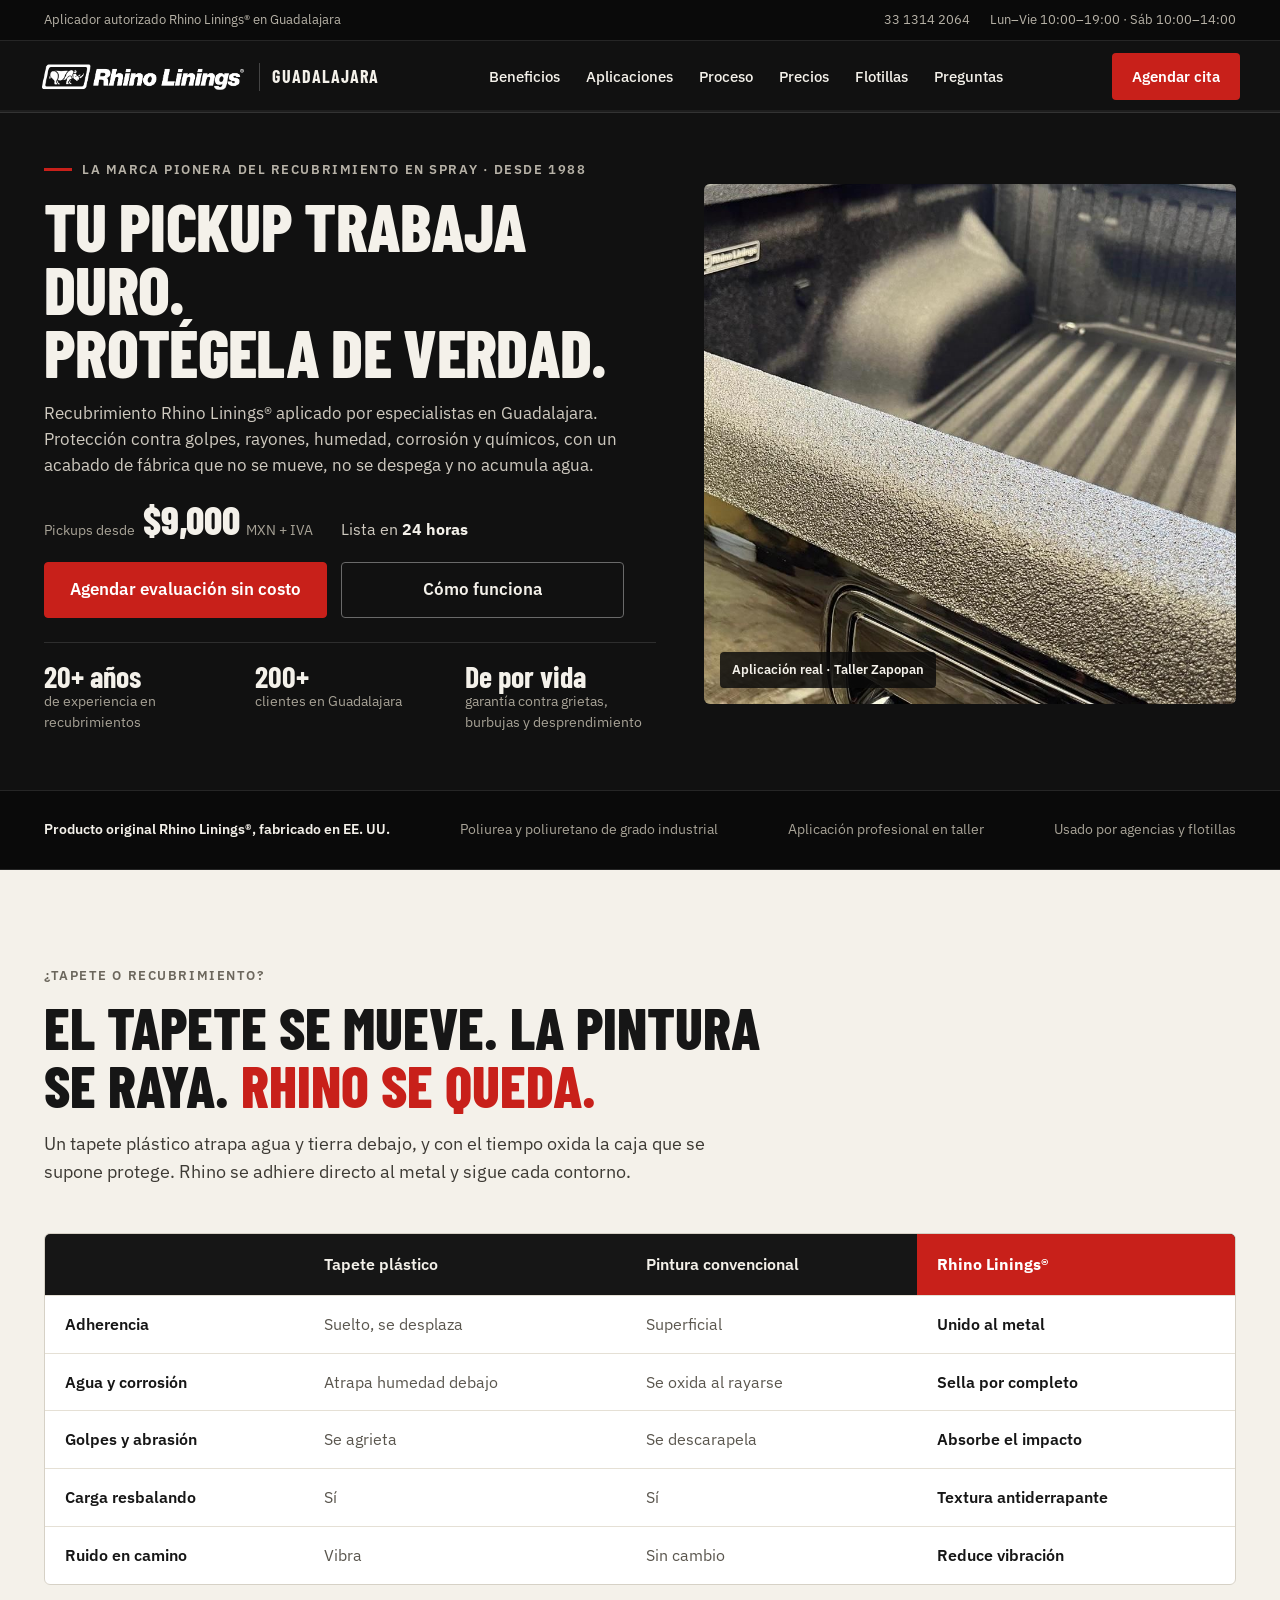
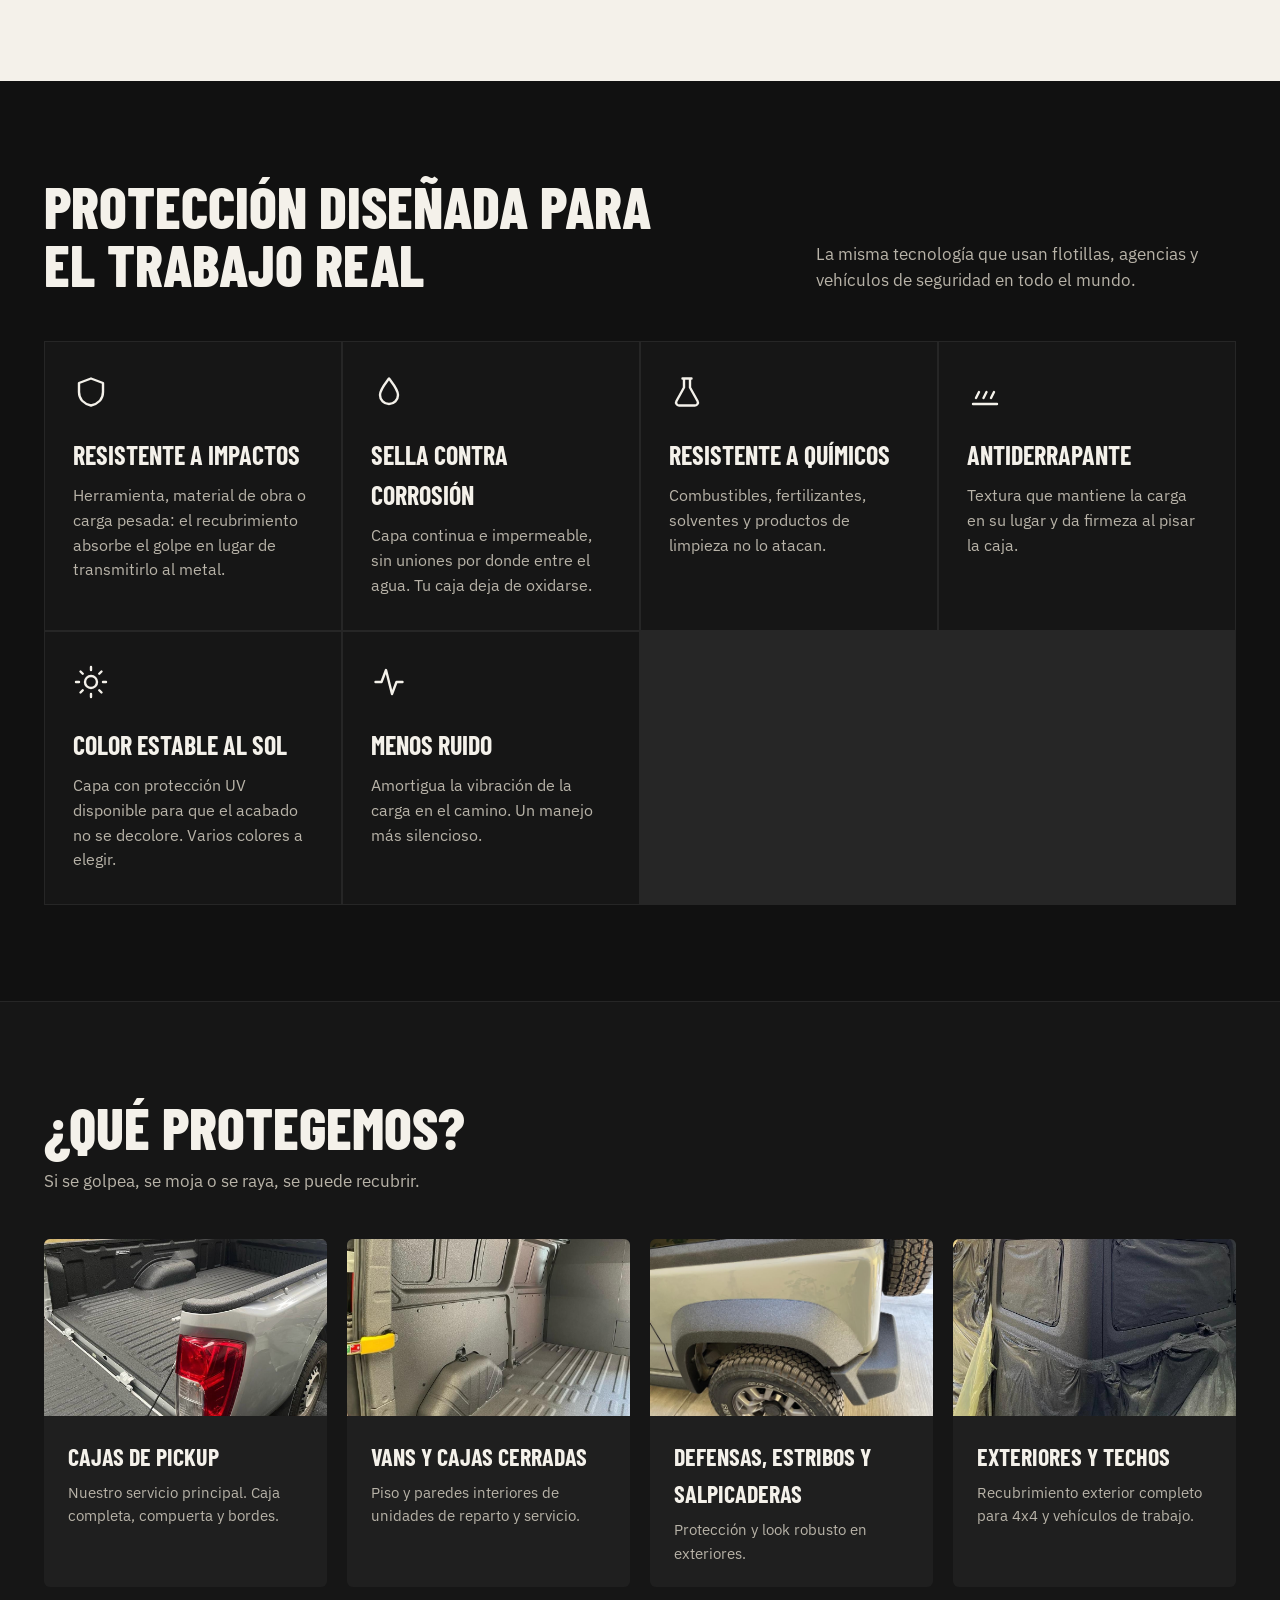
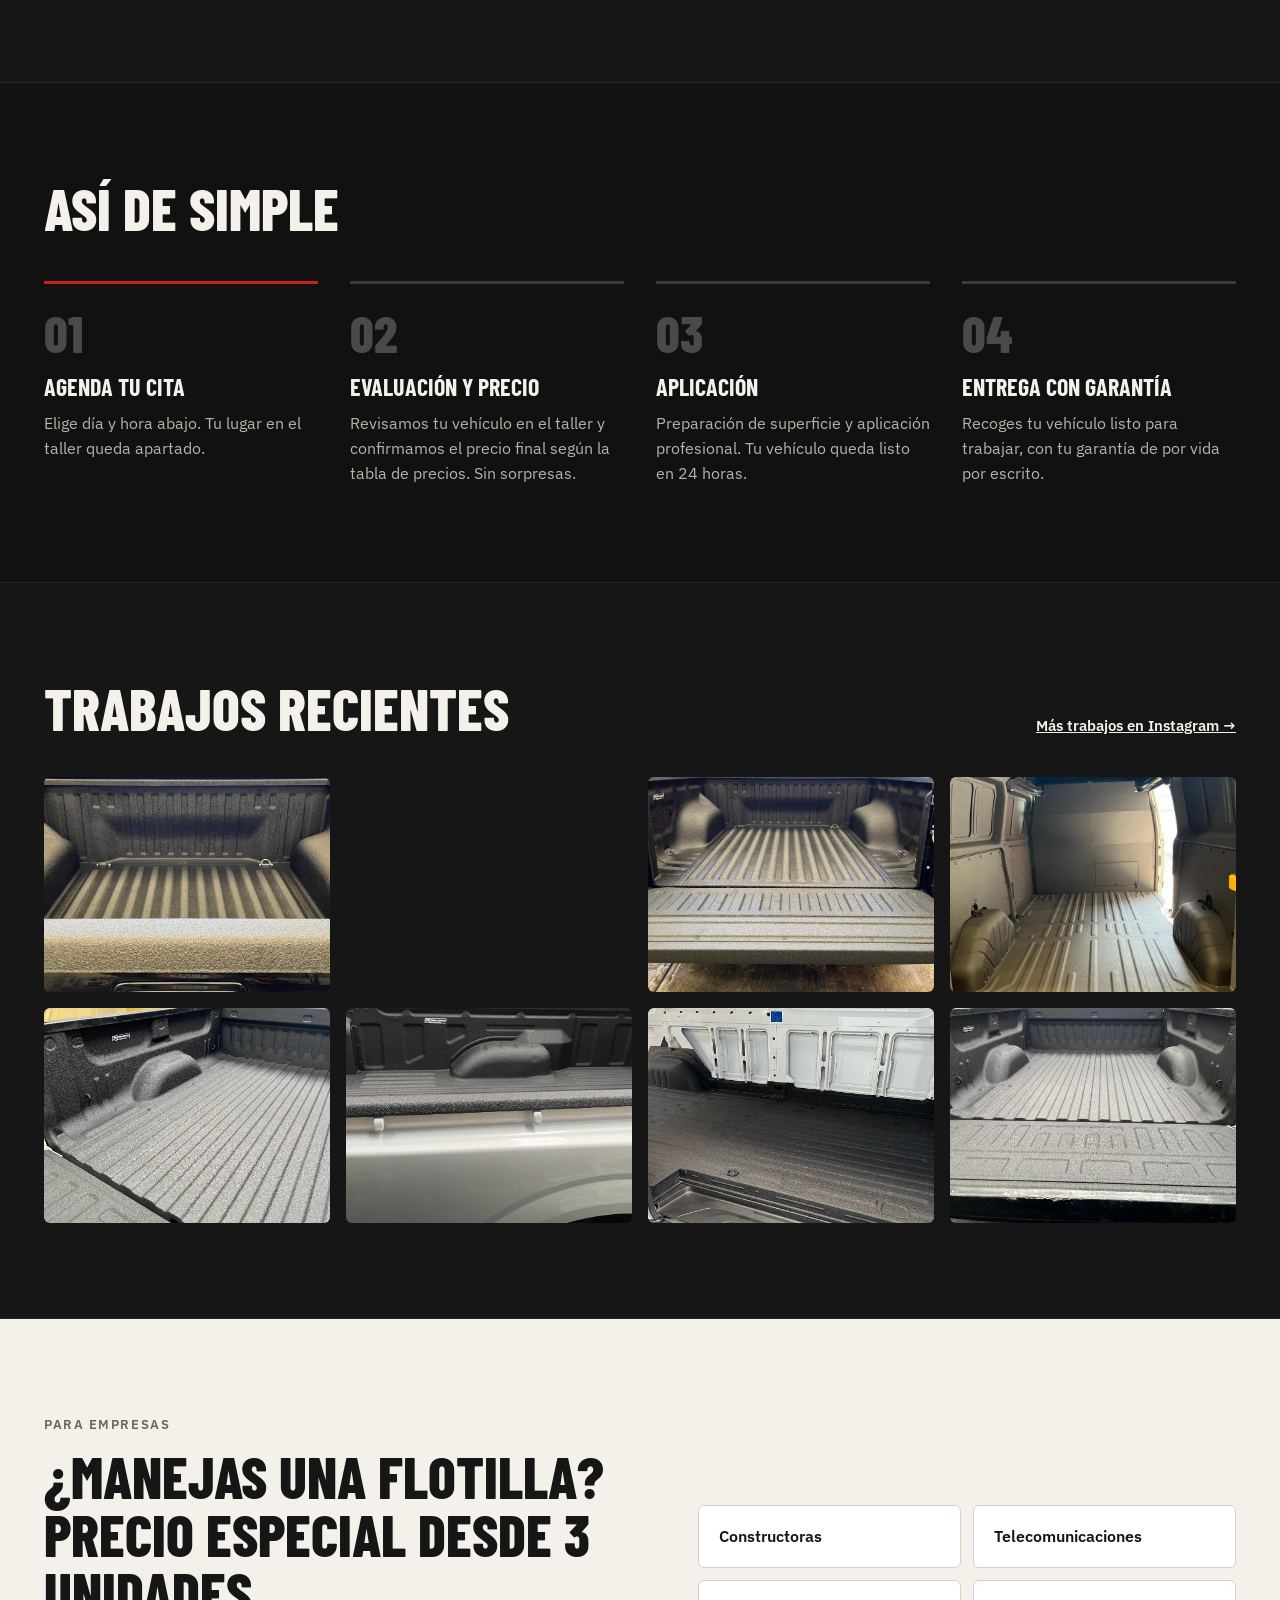
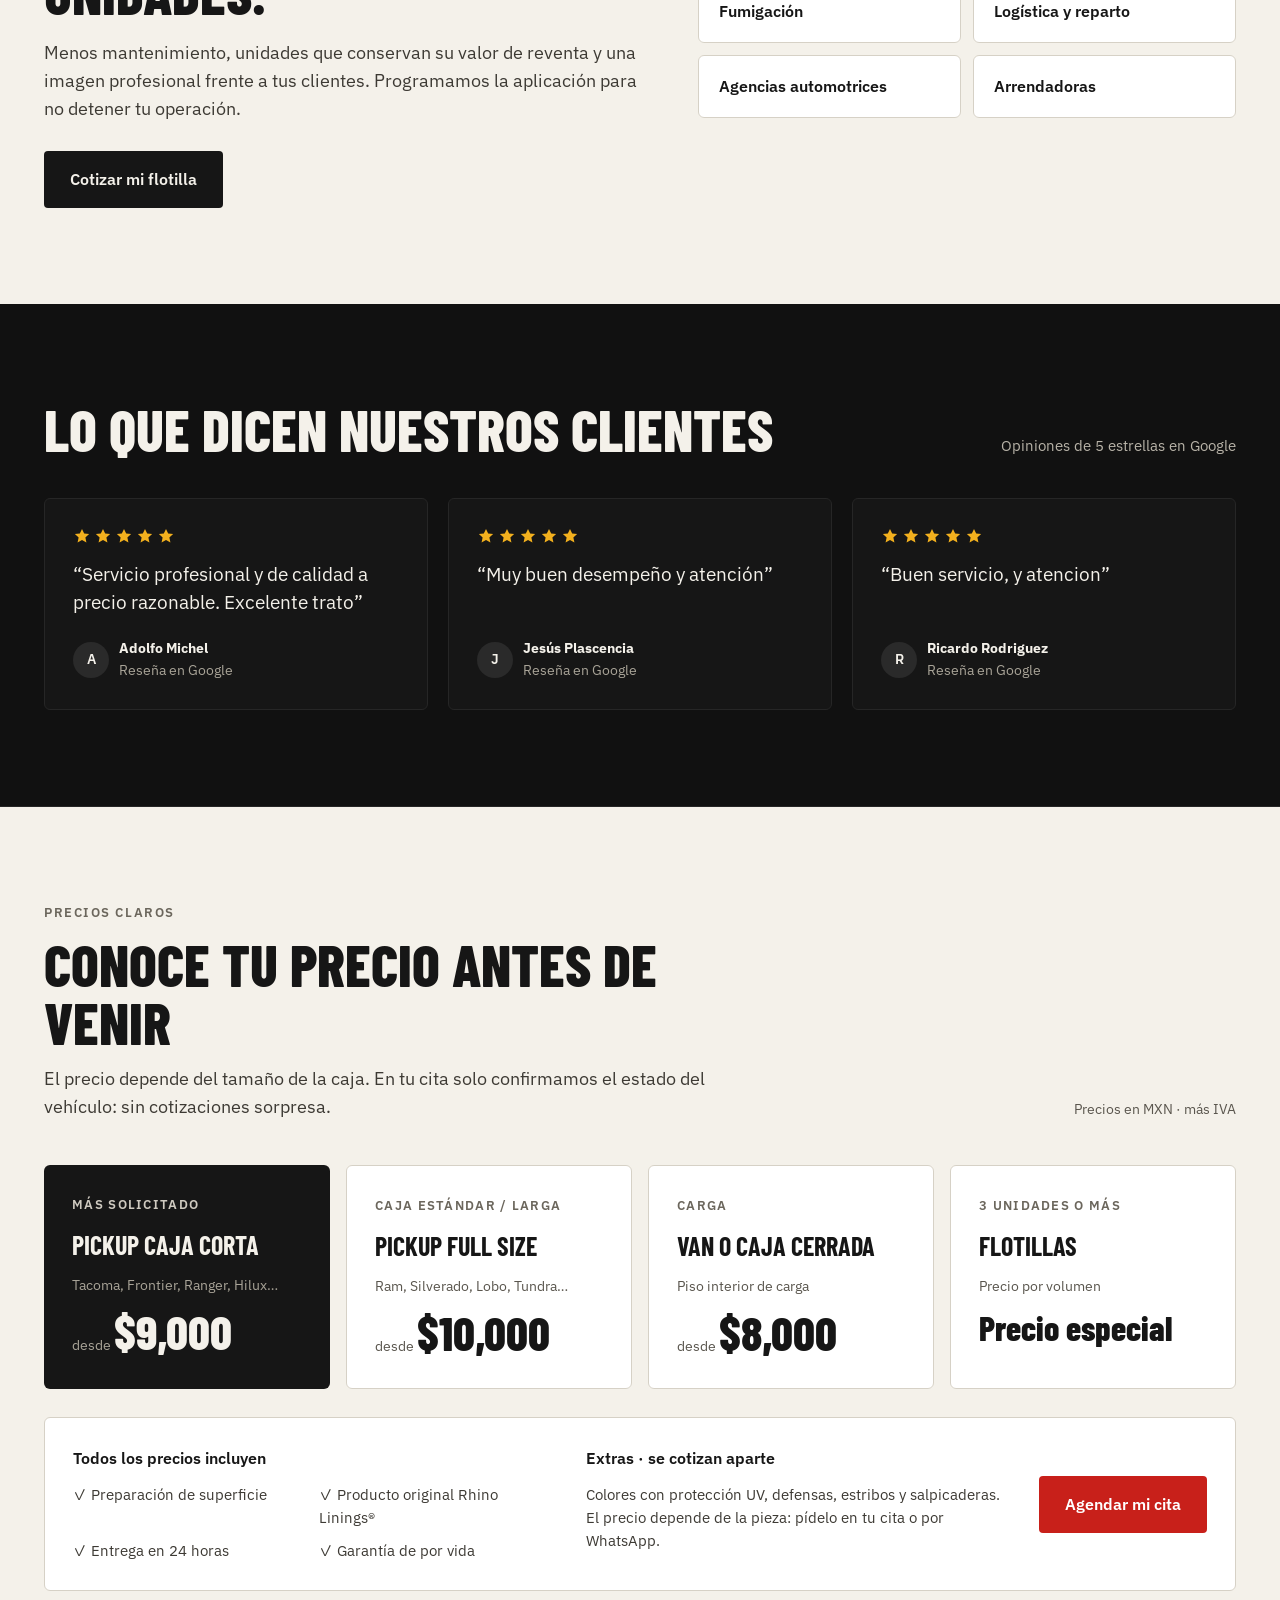
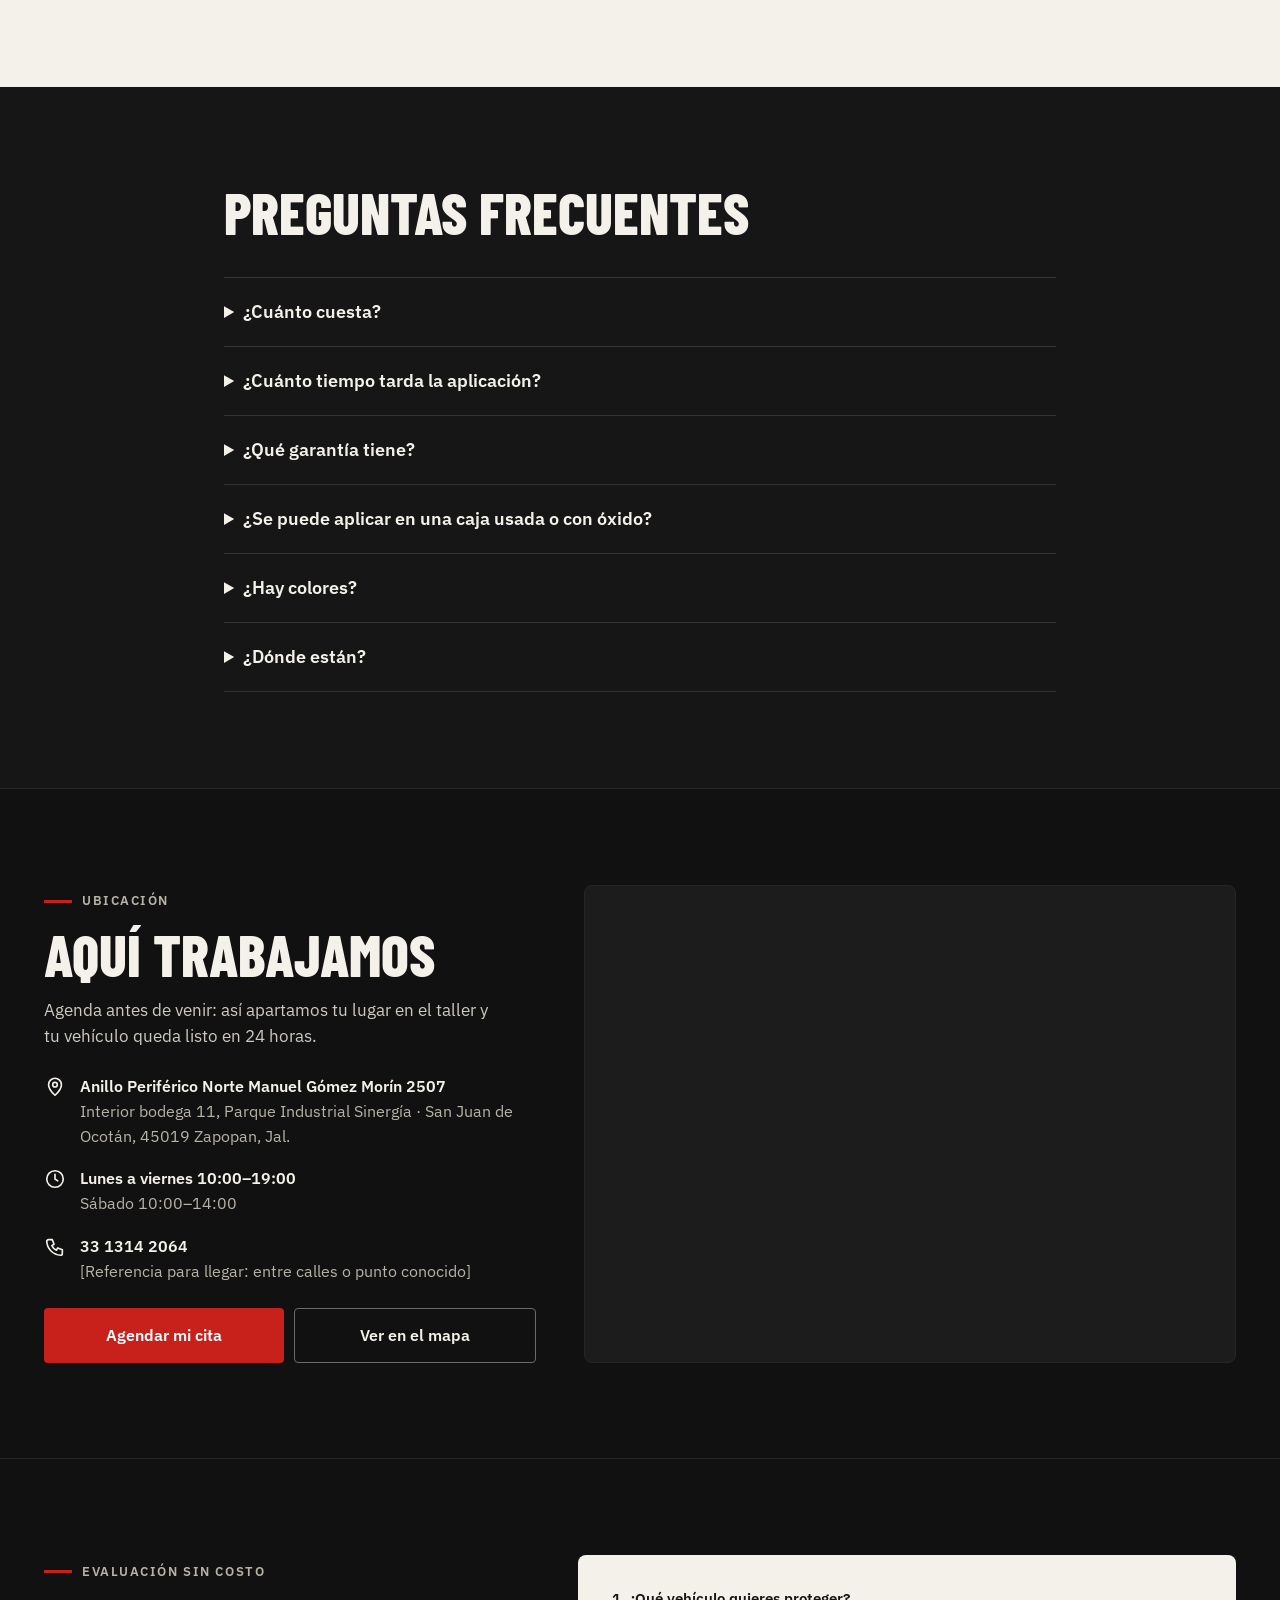
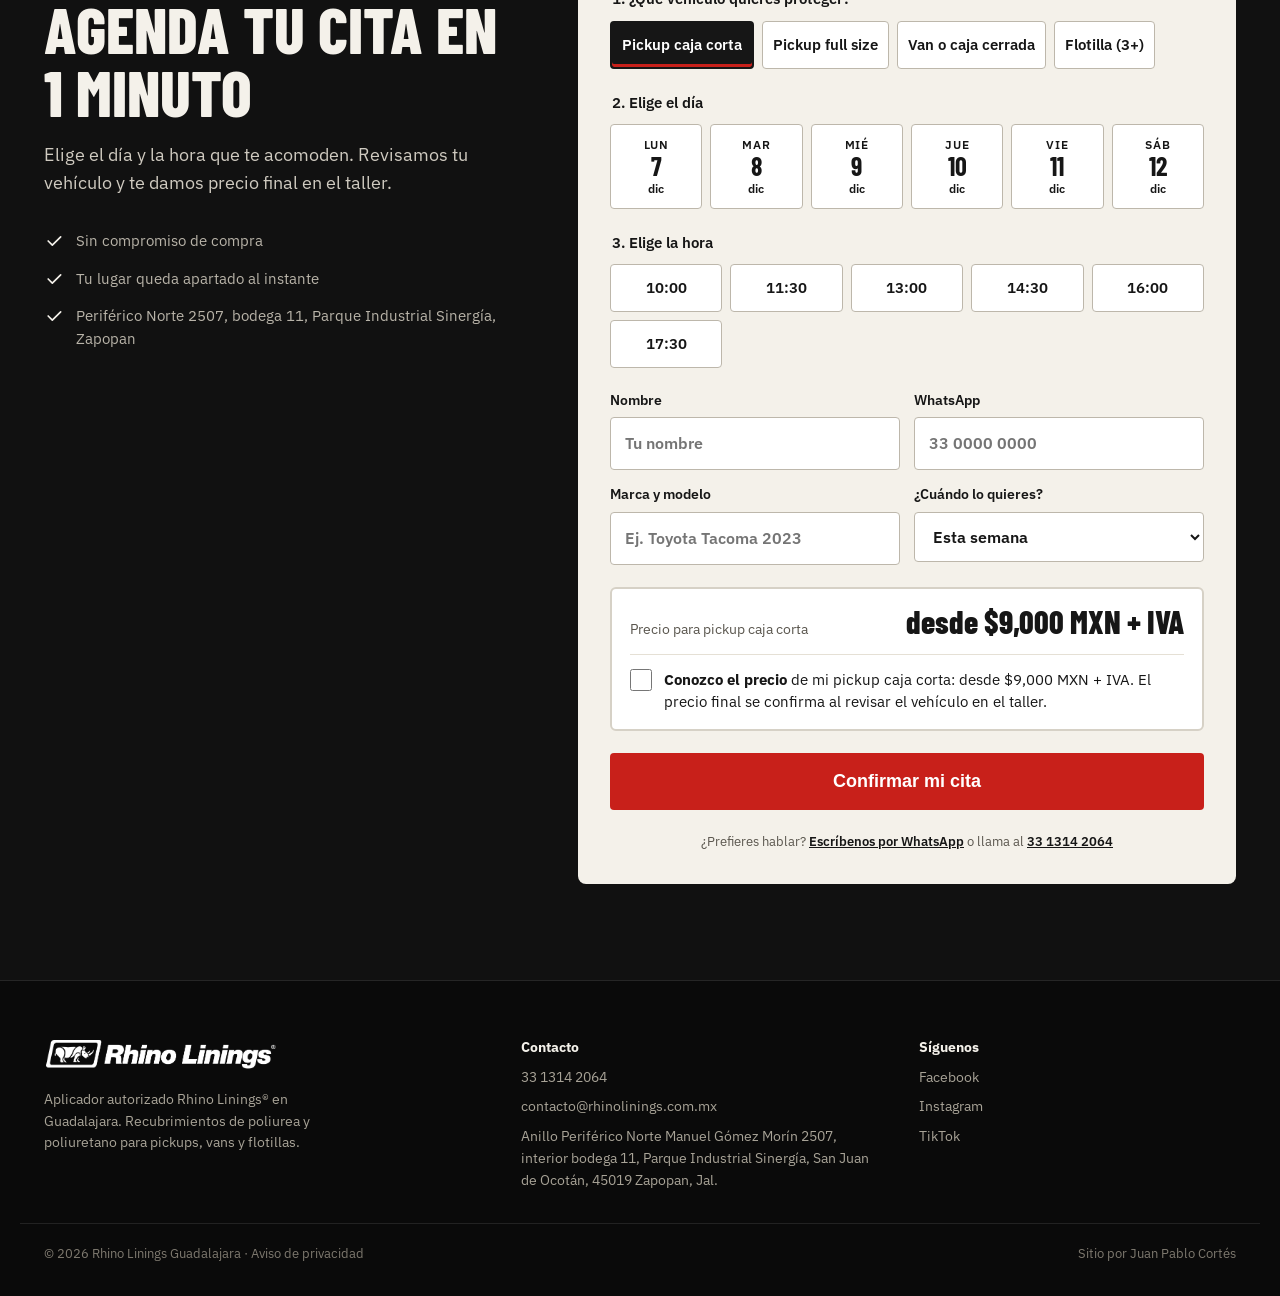
==== commit fcaa01d7: "Mapa interactivo de Google Maps en la sección de ubicación Co-Authored-By: Claude Opus 5.5 <noreply@" ====
--- a/site/index.html
+++ b/site/index.html
@@ -427,11 +427,9 @@
 <a class="rl-btn rl-btn-ghost" href="https://www.google.com/maps/search/?api=1&amp;query=20.7067884%2C-103.4483163" target="_blank" rel="noopener" style="flex: 1 1 0; min-width: 150px; display: flex; align-items: center; justify-content: center; text-decoration: none; border: 1px solid #6A6A6A; color: #F4F1EA; font-weight: 600; font-size: 16px; padding: 14px 18px; border-radius: 4px; min-height: 52px; box-sizing: border-box">Ver en el mapa</a>
 </div>
 </div>
-<a class="reveal" href="https://www.google.com/maps/search/?api=1&amp;query=20.7067884%2C-103.4483163" target="_blank" rel="noopener" aria-label="Ver la ubicación del taller en Google Maps" style="flex: 1 1 520px; min-width: 0; min-height: 380px; text-decoration: none; background: #1C1C1C; border: 1px dashed #4A4A4A; border-radius: 8px; display: flex; flex-direction: column; align-items: center; justify-content: center; gap: 12px; color: #8A857B; text-align: center; padding: 24px; box-sizing: border-box">
-<svg aria-hidden="true" width="48" height="48" viewBox="0 0 24 24" fill="none" stroke="#C8201A" stroke-width="1.6" stroke-linecap="round" stroke-linejoin="round"><path d="M12 21s-7-6.2-7-11.5A7 7 0 0 1 19 9.5C19 14.8 12 21 12 21z"></path><circle cx="12" cy="9.5" r="2.5"></circle></svg>
-<span style="font-family: 'Barlow Condensed', sans-serif; font-size: 22px; font-weight: 700; letter-spacing: 0.06em; color: #CFCAC0">MAPA DE GOOGLE MAPS</span>
-<span style="font-size: 14px; max-width: 320px">Aquí va el mapa interactivo del taller al publicar el sitio.</span>
-</a>
+<div class="reveal rl-map" style="flex: 1 1 520px; min-width: 0; min-height: 380px; border-radius: 8px; overflow: hidden; background: #1C1C1C; border: 1px solid #262626; position: relative">
+<iframe title="Ubicación de Rhino Linings Guadalajara en Google Maps" src="https://www.google.com/maps?q=20.7067884,-103.4483163&amp;z=16&amp;hl=es&amp;output=embed" loading="lazy" referrerpolicy="no-referrer-when-downgrade" allowfullscreen style="position: absolute; inset: 0; width: 100%; height: 100%; border: 0"></iframe>
+</div>
 </div>
 </section>
 
--- a/site/assets/css/styles.css
+++ b/site/assets/css/styles.css
@@ -74,3 +74,5 @@
 [data-rl-js] .reveal[data-rv]{opacity:1 !important;transform:none !important;transition:none !important}
 }
 ::selection{background:#C8201A;color:#FFFFFF}
+.rl-map iframe{filter:grayscale(.35) contrast(1.05)}
+@media (max-width: 640px){.rl-map{min-height:300px !important}}
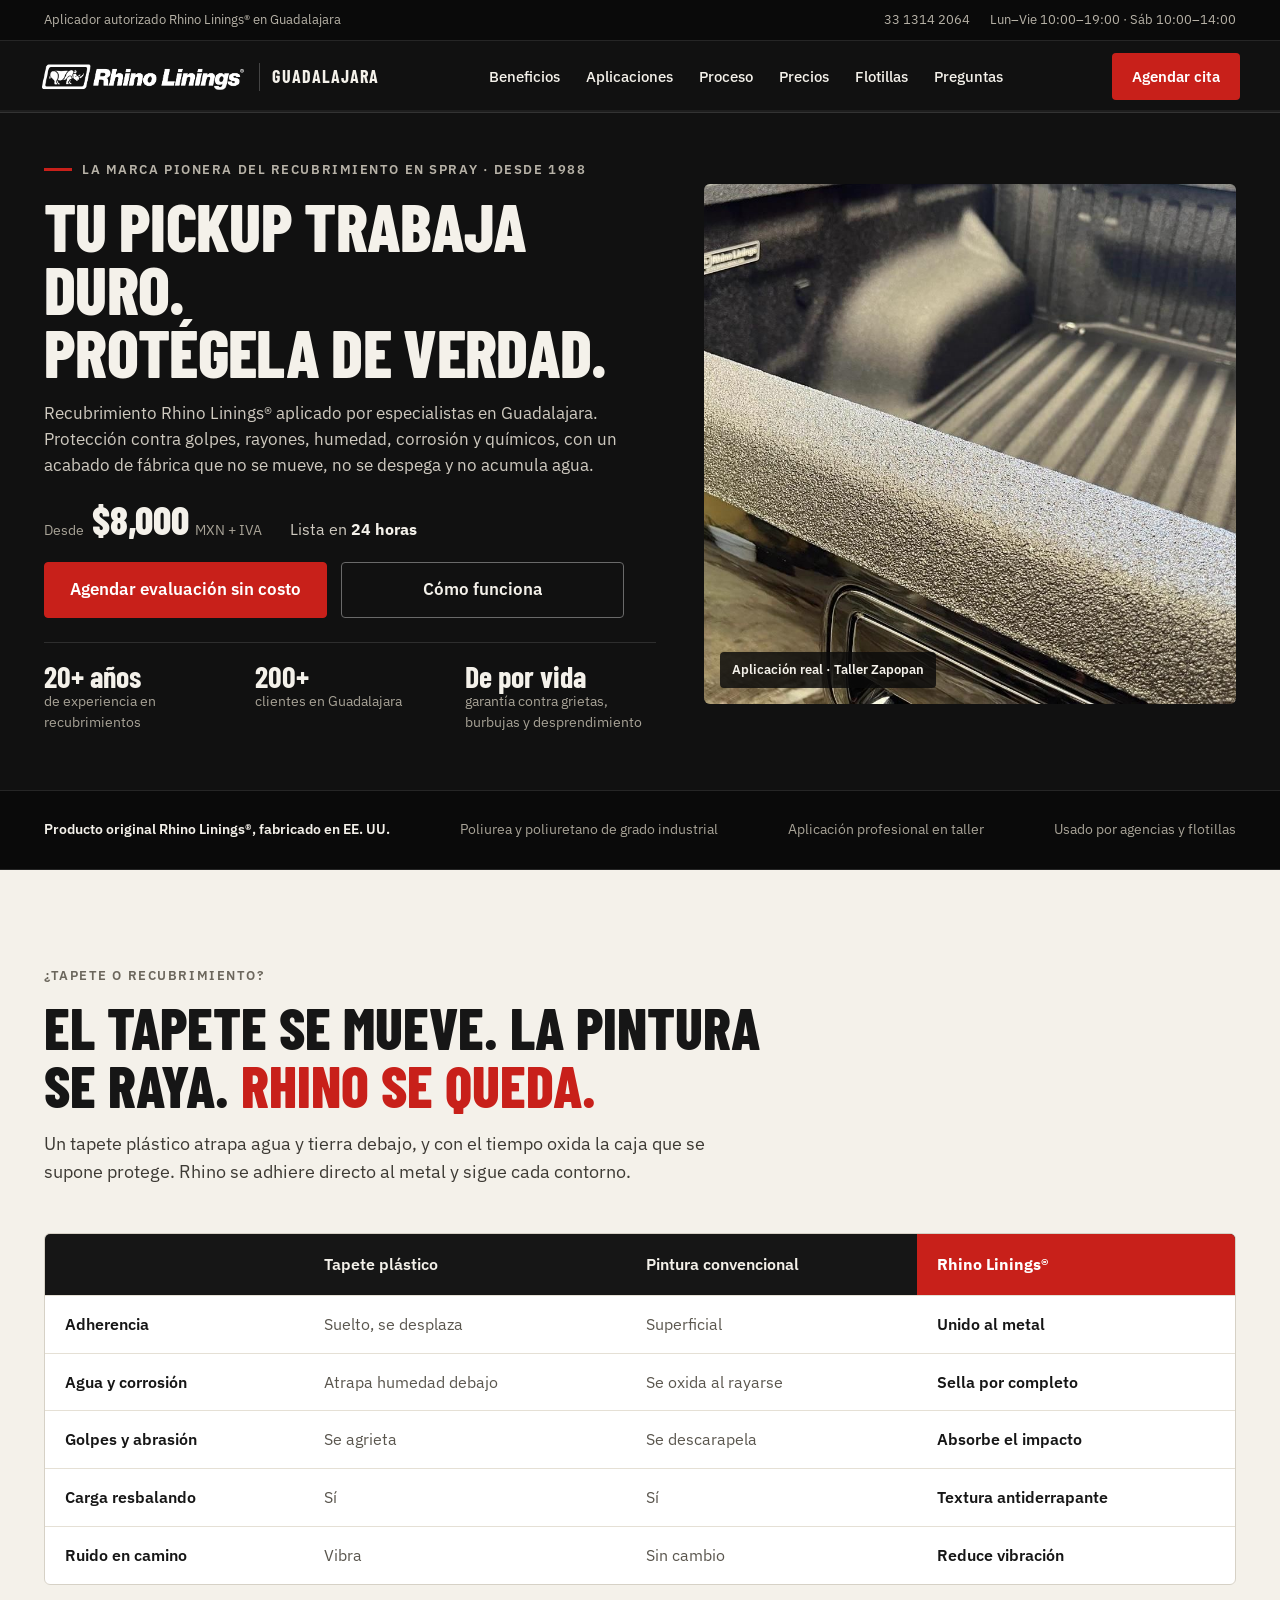
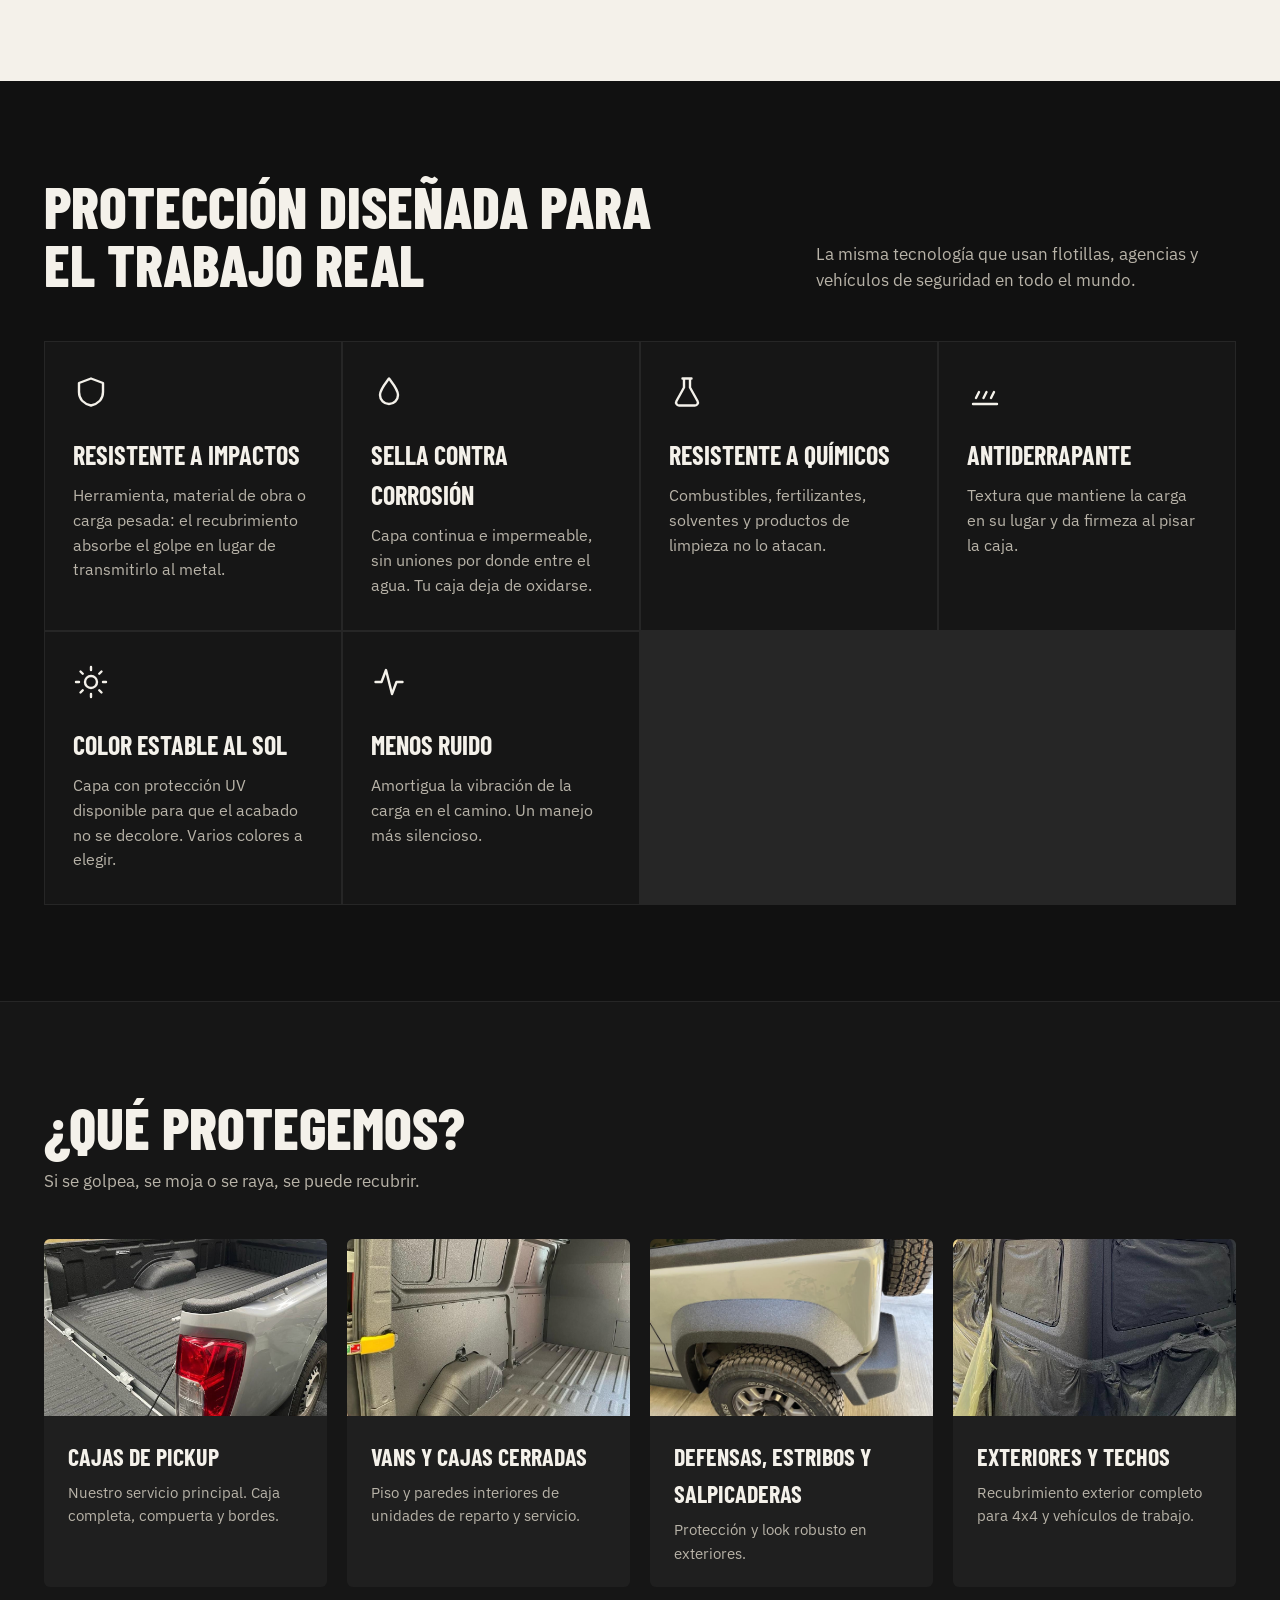
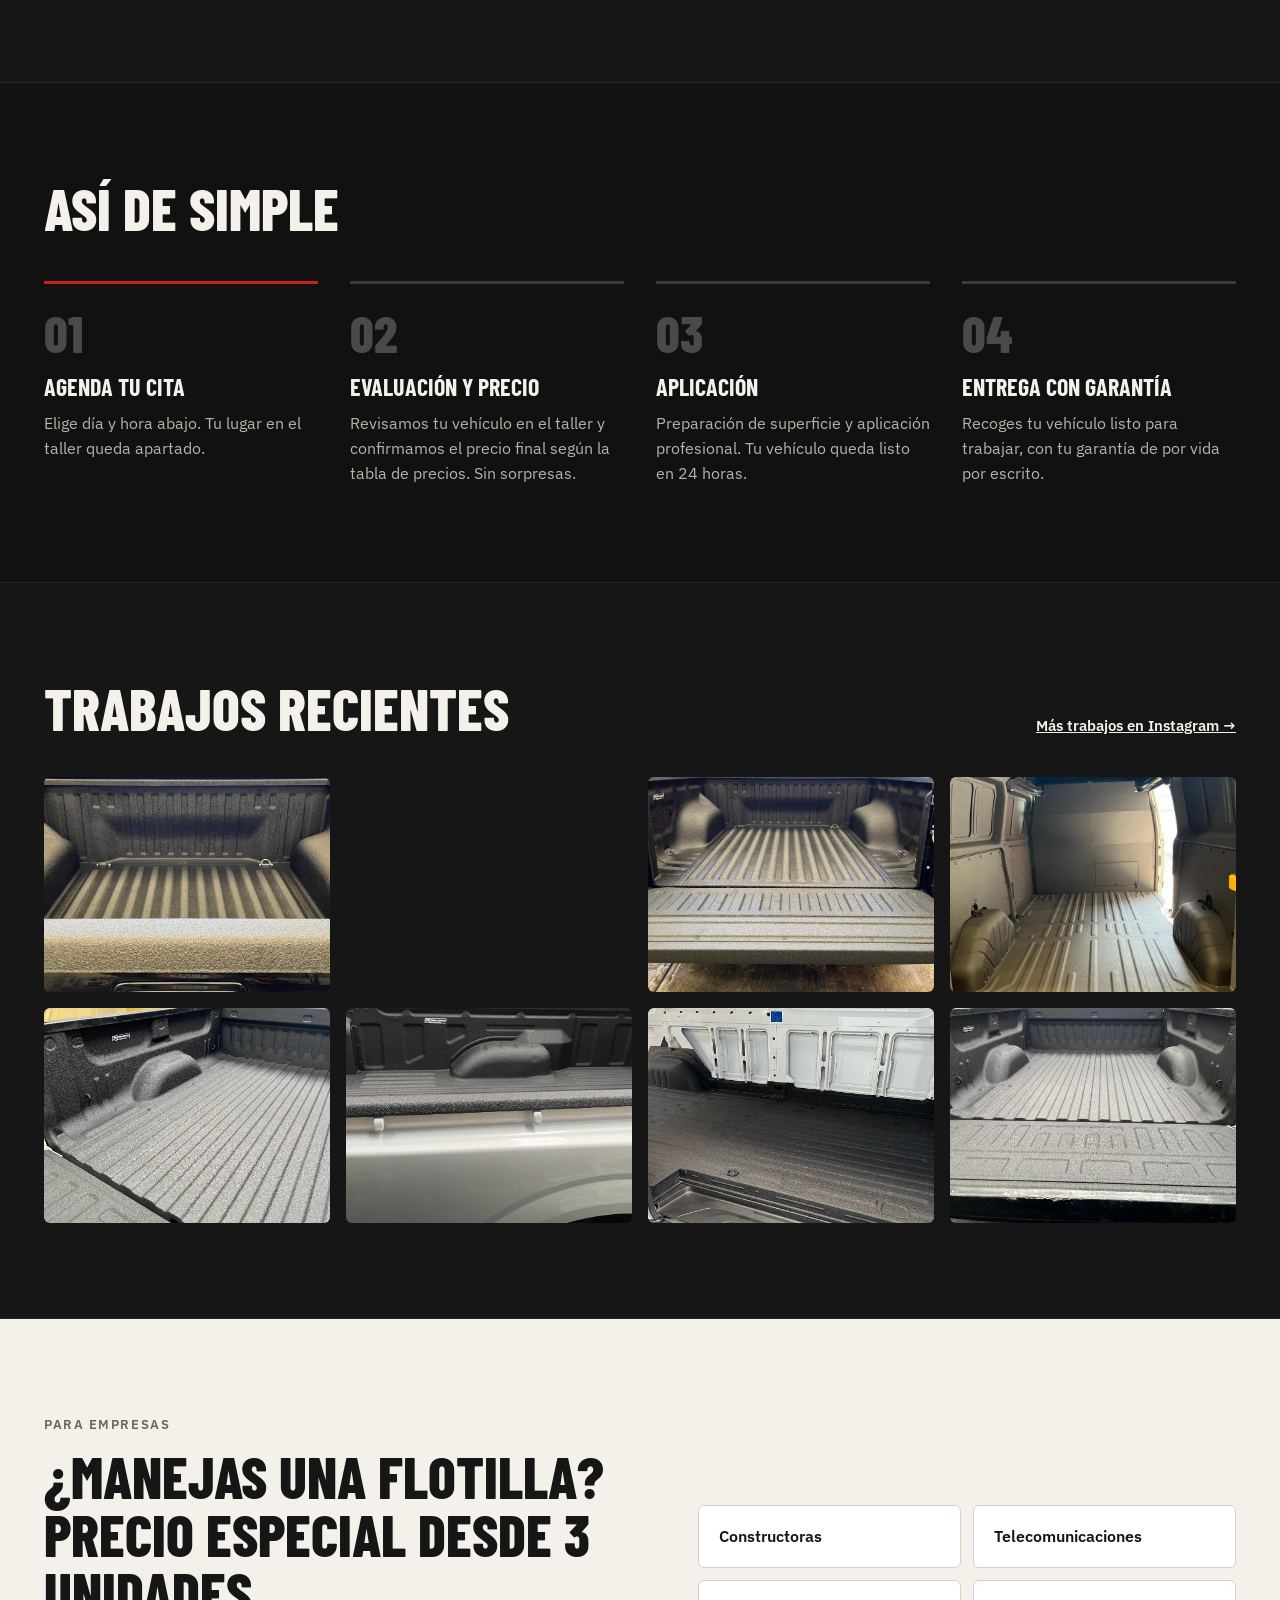
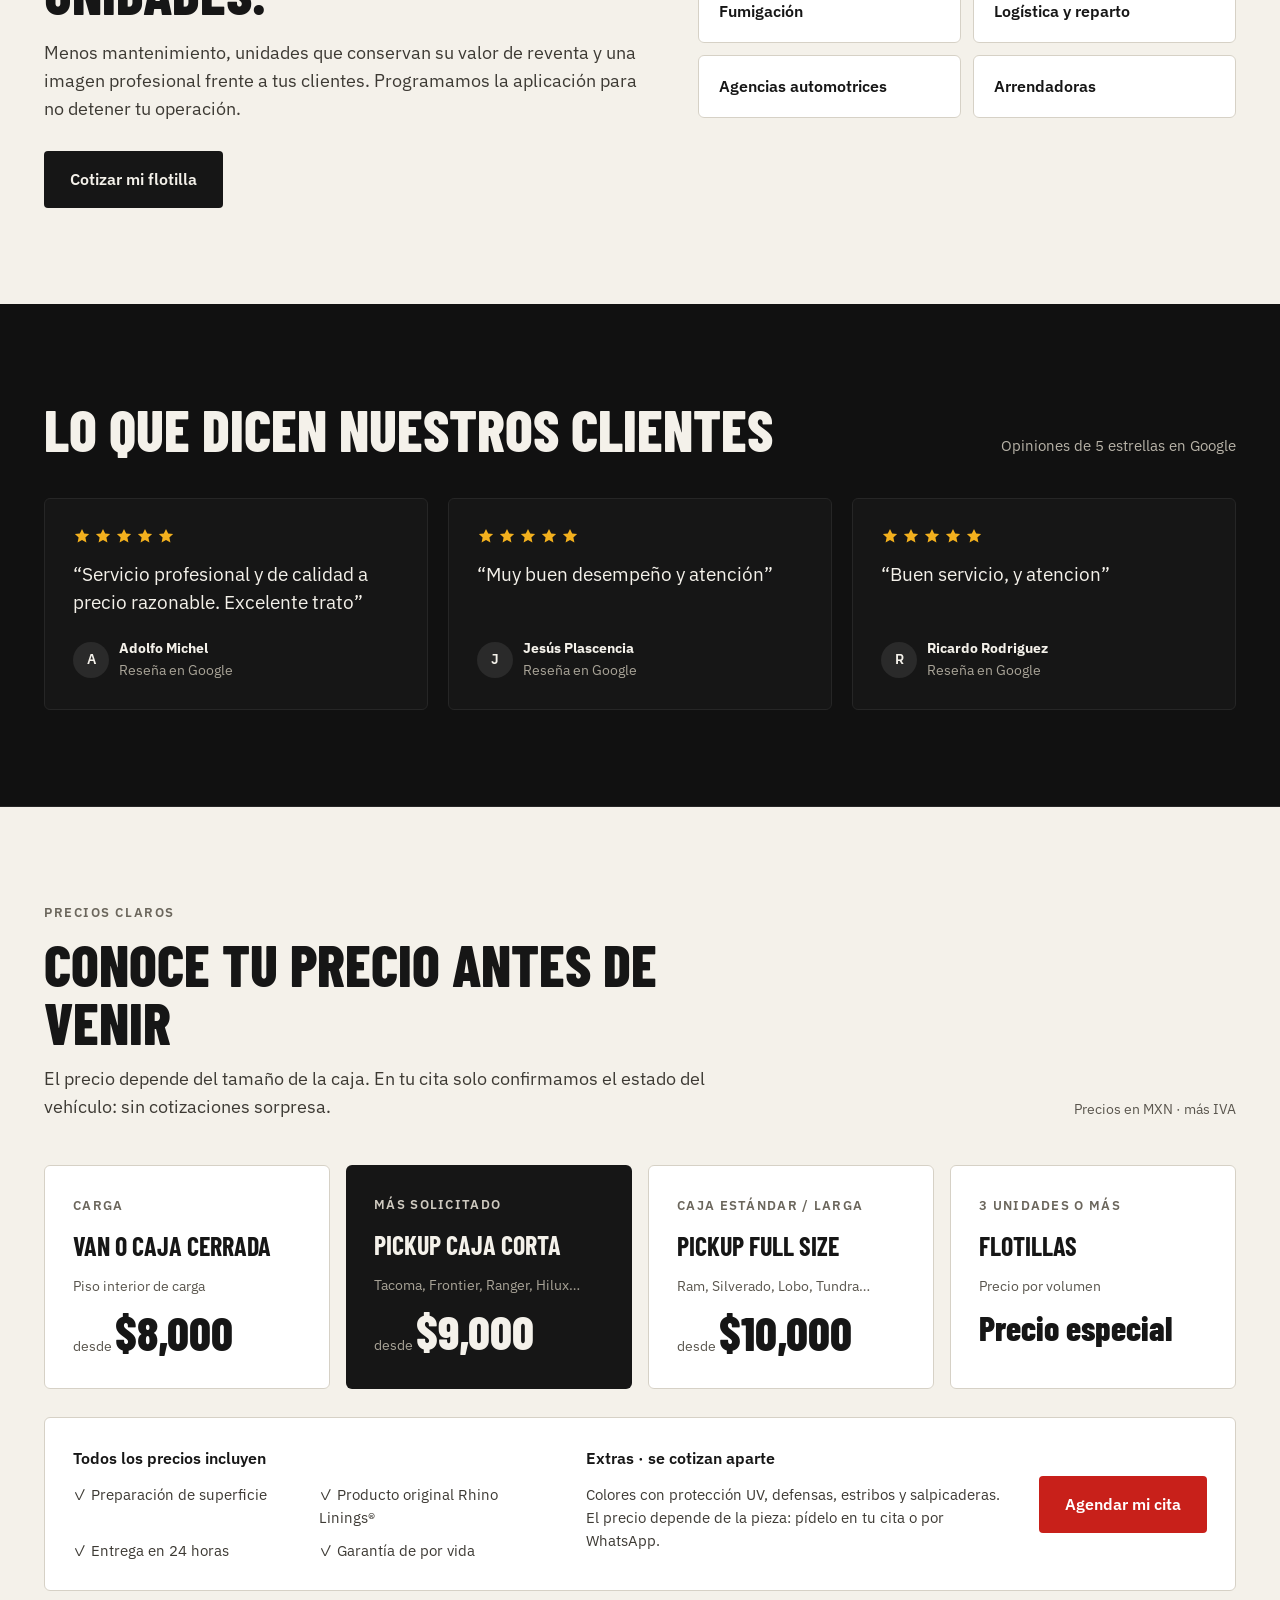
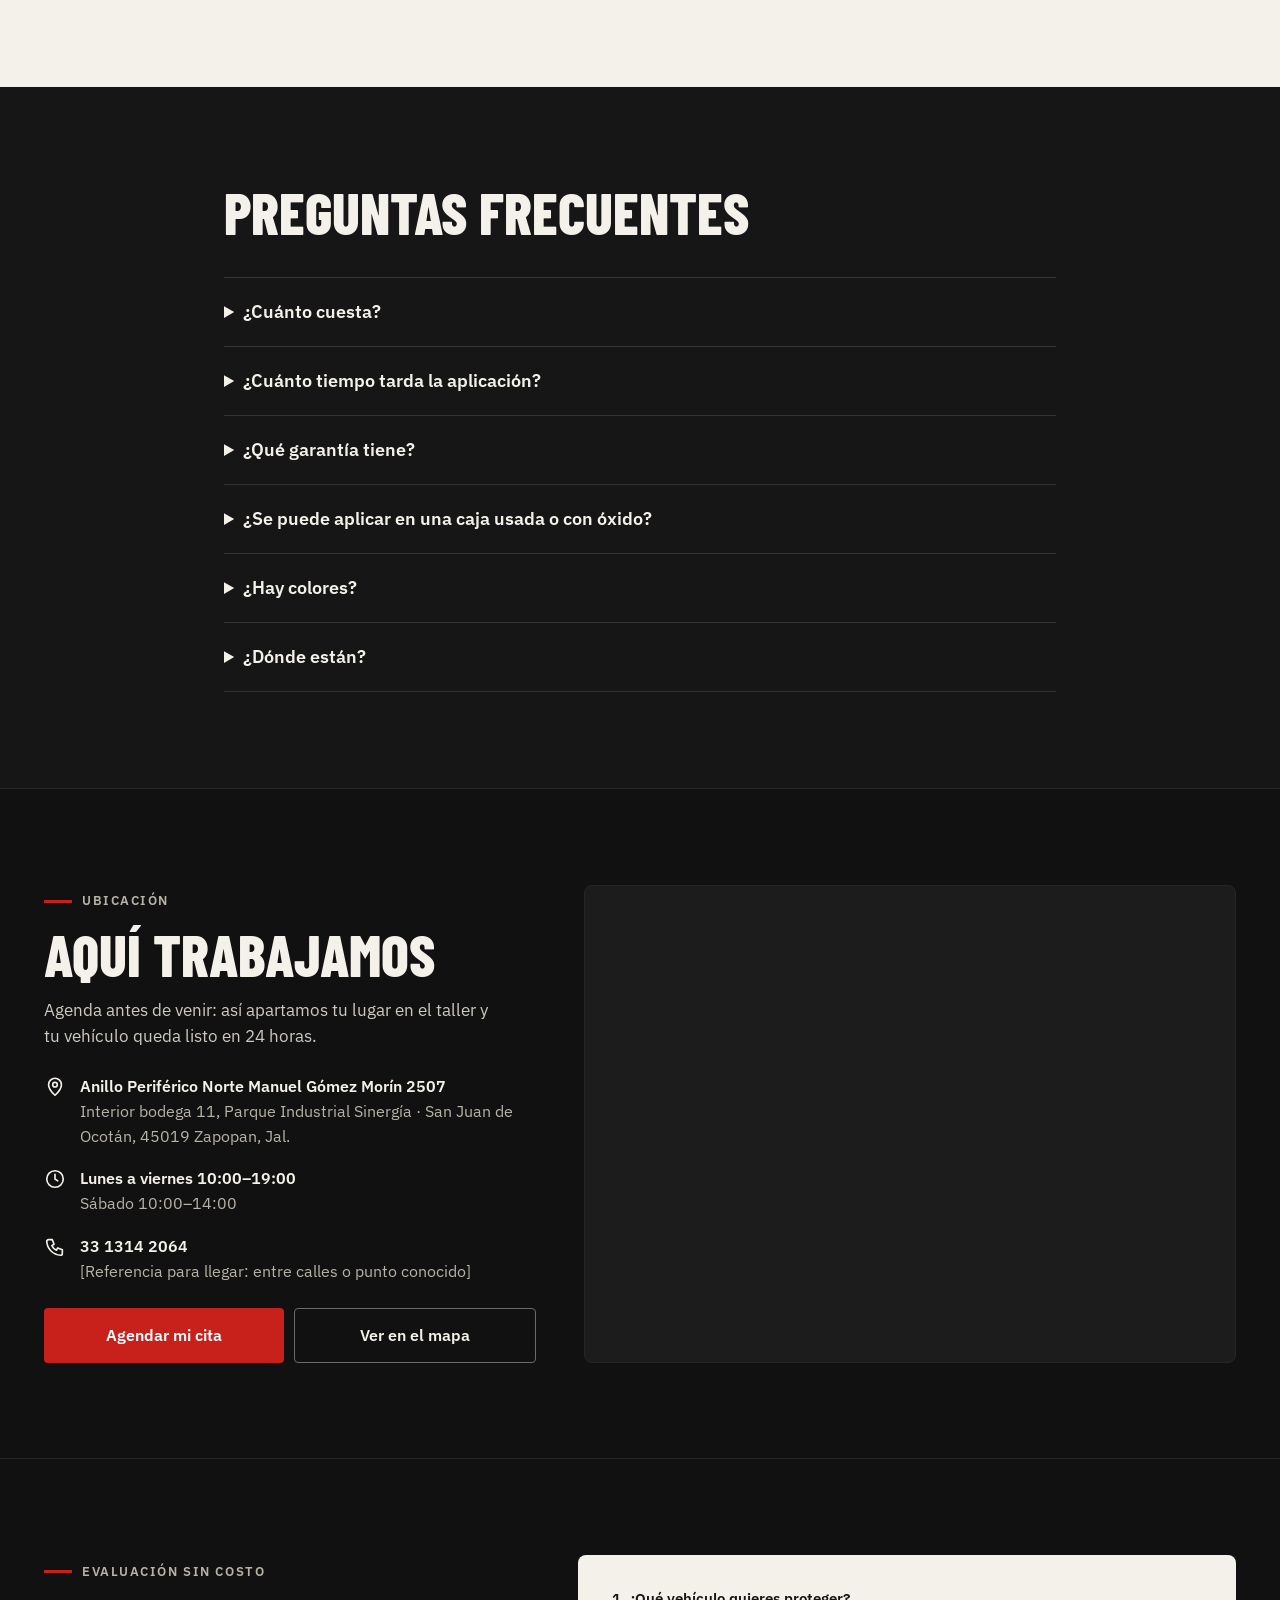
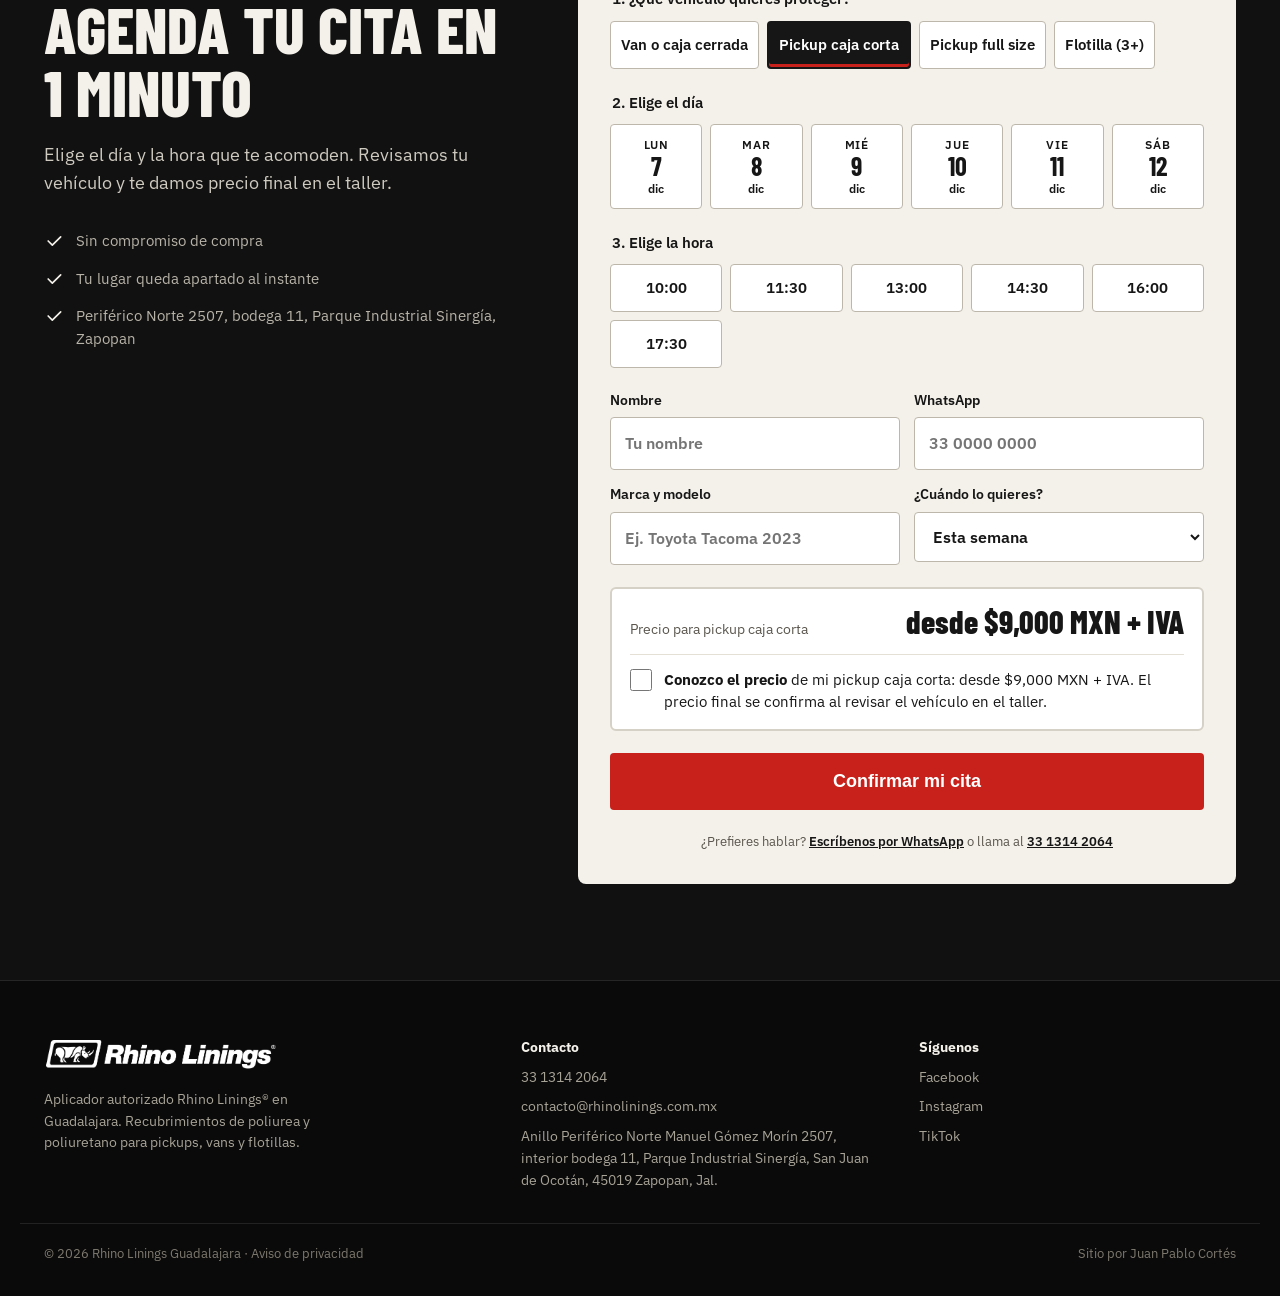
==== commit 83481021: "Precios desde $8,000 y tarjetas ordenadas de menor a mayor Co-Authored-By: Claude Opus 5.5 <noreply@" ====
--- a/site/index.html
+++ b/site/index.html
@@ -4,13 +4,13 @@
 <meta charset="utf-8">
 <meta name="viewport" content="width=device-width, initial-scale=1">
 <title>Rhino Linings Guadalajara · Recubrimiento para caja de pickup desde $9,000</title>
-<meta name="description" content="Aplicador autorizado Rhino Linings en Guadalajara. Recubrimiento para caja de pickup, vans y flotillas desde $9,000 MXN + IVA, listo en 24 horas y con garantía de por vida. Agenda tu cita.">
+<meta name="description" content="Aplicador autorizado Rhino Linings en Guadalajara. Recubrimiento para caja de pickup, vans y flotillas desde $8,000 MXN + IVA, listo en 24 horas y con garantía de por vida. Agenda tu cita.">
 <meta name="theme-color" content="#111111">
 <link rel="canonical" href="https://rhinolinings.com.mx/">
 <meta property="og:type" content="website">
 <meta property="og:locale" content="es_MX">
 <meta property="og:title" content="Rhino Linings Guadalajara · Protección de por vida para tu pickup">
-<meta property="og:description" content="Recubrimiento Rhino Linings desde $9,000 MXN + IVA, listo en 24 horas. Agenda tu cita en Zapopan.">
+<meta property="og:description" content="Recubrimiento Rhino Linings desde $8,000 MXN + IVA, listo en 24 horas. Agenda tu cita en Zapopan.">
 <meta property="og:image" content="https://rhinolinings.com.mx/assets/img/og-image.jpg">
 <meta property="og:url" content="https://rhinolinings.com.mx/">
 <link rel="icon" type="image/png" sizes="32x32" href="assets/img/favicon-32.png">
@@ -89,7 +89,7 @@
 <h1 class="load d2 rl-h1" style="font-family: 'Barlow Condensed', sans-serif; font-weight: 800; font-size: clamp(44px, 5.2vw, 72px); line-height: 0.95; letter-spacing: -0.01em; text-transform: uppercase; margin: 0 0 16px">Tu pickup trabaja duro.<br>Protégela de verdad.</h1>
 <p class="load d3 rl-hero-p" style="font-size: 17px; color: #CFCAC0; max-width: 580px; margin: 0 0 20px">Recubrimiento Rhino Linings® aplicado por especialistas en Guadalajara. Protección contra golpes, rayones, humedad, corrosión y químicos, con un acabado de fábrica que no se mueve, no se despega y no acumula agua.</p>
 <div class="load d4 rl-hero-price" style="display: flex; flex-wrap: wrap; gap: 8px 28px; align-items: baseline; margin: 0 0 20px">
-<div><span style="font-size: 14px; color: #A8A397; margin-right: 8px">Pickups desde</span><span style="font-family: 'Barlow Condensed', sans-serif; font-weight: 800; font-size: 40px; line-height: 1">$9,000</span><span style="font-size: 14px; color: #A8A397; margin-left: 6px">MXN + IVA</span></div>
+<div><span style="font-size: 14px; color: #A8A397; margin-right: 8px">Desde</span><span style="font-family: 'Barlow Condensed', sans-serif; font-weight: 800; font-size: 40px; line-height: 1">$8,000</span><span style="font-size: 14px; color: #A8A397; margin-left: 6px">MXN + IVA</span></div>
 <div style="font-size: 16px; color: #CFCAC0">Lista en <strong style="color: #F4F1EA">24 horas</strong></div>
 </div>
 <div class="load d5 rl-hero-btns" style="display: flex; gap: 14px; margin-bottom: 24px; max-width: 580px">
@@ -327,6 +327,12 @@
 <div style="font-size: 14px; color: #5A564E">Precios en MXN · más IVA</div>
 </div>
 <div style="display: grid; grid-template-columns: repeat(auto-fit, minmax(min(250px, 100%), 1fr)); gap: 16px; margin-bottom: 28px">
+<div class="reveal" style="background: #FFFFFF; border: 1px solid #D6D1C6; border-radius: 6px; padding: 30px 28px; display: flex; flex-direction: column; gap: 10px">
+<div style="font-size: 13px; font-weight: 600; letter-spacing: 0.1em; text-transform: uppercase; color: #6B665C">Carga</div>
+<h3 style="font-family: 'Barlow Condensed', sans-serif; font-size: 26px; font-weight: 700; text-transform: uppercase; margin: 0">Van o caja cerrada</h3>
+<div style="font-size: 14px; color: #5A564E">Piso interior de carga</div>
+<div><span style="font-size: 14px; color: #5A564E">desde </span><span style="font-family: 'Barlow Condensed', sans-serif; font-size: 48px; font-weight: 800; line-height: 1">$8,000</span></div>
+</div>
 <div class="reveal" style="background: #161616; color: #F4F1EA; border-radius: 6px; padding: 30px 28px; display: flex; flex-direction: column; gap: 10px">
 <div style="font-size: 13px; font-weight: 600; letter-spacing: 0.1em; text-transform: uppercase; color: #CFCAC0">Más solicitado</div>
 <h3 style="font-family: 'Barlow Condensed', sans-serif; font-size: 26px; font-weight: 700; text-transform: uppercase; margin: 0">Pickup caja corta</h3>
@@ -338,12 +344,6 @@
 <h3 style="font-family: 'Barlow Condensed', sans-serif; font-size: 26px; font-weight: 700; text-transform: uppercase; margin: 0">Pickup full size</h3>
 <div style="font-size: 14px; color: #5A564E">Ram, Silverado, Lobo, Tundra…</div>
 <div><span style="font-size: 14px; color: #5A564E">desde </span><span style="font-family: 'Barlow Condensed', sans-serif; font-size: 48px; font-weight: 800; line-height: 1">$10,000</span></div>
-</div>
-<div class="reveal" style="background: #FFFFFF; border: 1px solid #D6D1C6; border-radius: 6px; padding: 30px 28px; display: flex; flex-direction: column; gap: 10px">
-<div style="font-size: 13px; font-weight: 600; letter-spacing: 0.1em; text-transform: uppercase; color: #6B665C">Carga</div>
-<h3 style="font-family: 'Barlow Condensed', sans-serif; font-size: 26px; font-weight: 700; text-transform: uppercase; margin: 0">Van o caja cerrada</h3>
-<div style="font-size: 14px; color: #5A564E">Piso interior de carga</div>
-<div><span style="font-size: 14px; color: #5A564E">desde </span><span style="font-family: 'Barlow Condensed', sans-serif; font-size: 48px; font-weight: 800; line-height: 1">$8,000</span></div>
 </div>
 <div class="reveal" style="background: #FFFFFF; border: 1px solid #D6D1C6; border-radius: 6px; padding: 30px 28px; display: flex; flex-direction: column; gap: 10px">
 <div style="font-size: 13px; font-weight: 600; letter-spacing: 0.1em; text-transform: uppercase; color: #6B665C">3 unidades o más</div>
@@ -374,7 +374,7 @@
 <h2 class="reveal" style="font-family: 'Barlow Condensed', sans-serif; font-weight: 800; font-size: clamp(36px, 4.6vw, 58px); line-height: 1; text-transform: uppercase; margin: 0 0 36px">Preguntas frecuentes</h2>
 <details class="reveal" style="border-top: 1px solid #333; padding: 20px 0">
 <summary style="cursor: pointer; font-size: 18px; font-weight: 600">¿Cuánto cuesta?</summary>
-<p style="margin: 12px 0 0; color: #B8B3A8">Las pickups parten desde $9,000 MXN + IVA. El precio depende del tamaño de la caja; revisa la tabla de precios arriba. En tu cita solo confirmamos el estado del vehículo.</p>
+<p style="margin: 12px 0 0; color: #B8B3A8">Los precios parten desde $8,000 MXN + IVA (van o caja cerrada); pickups desde $9,000 MXN + IVA. El precio depende del tamaño; revisa la tabla de precios arriba. En tu cita solo confirmamos el estado del vehículo.</p>
 </details>
 <details class="reveal" style="border-top: 1px solid #333; padding: 20px 0">
 <summary style="cursor: pointer; font-size: 18px; font-weight: 600">¿Cuánto tiempo tarda la aplicación?</summary>
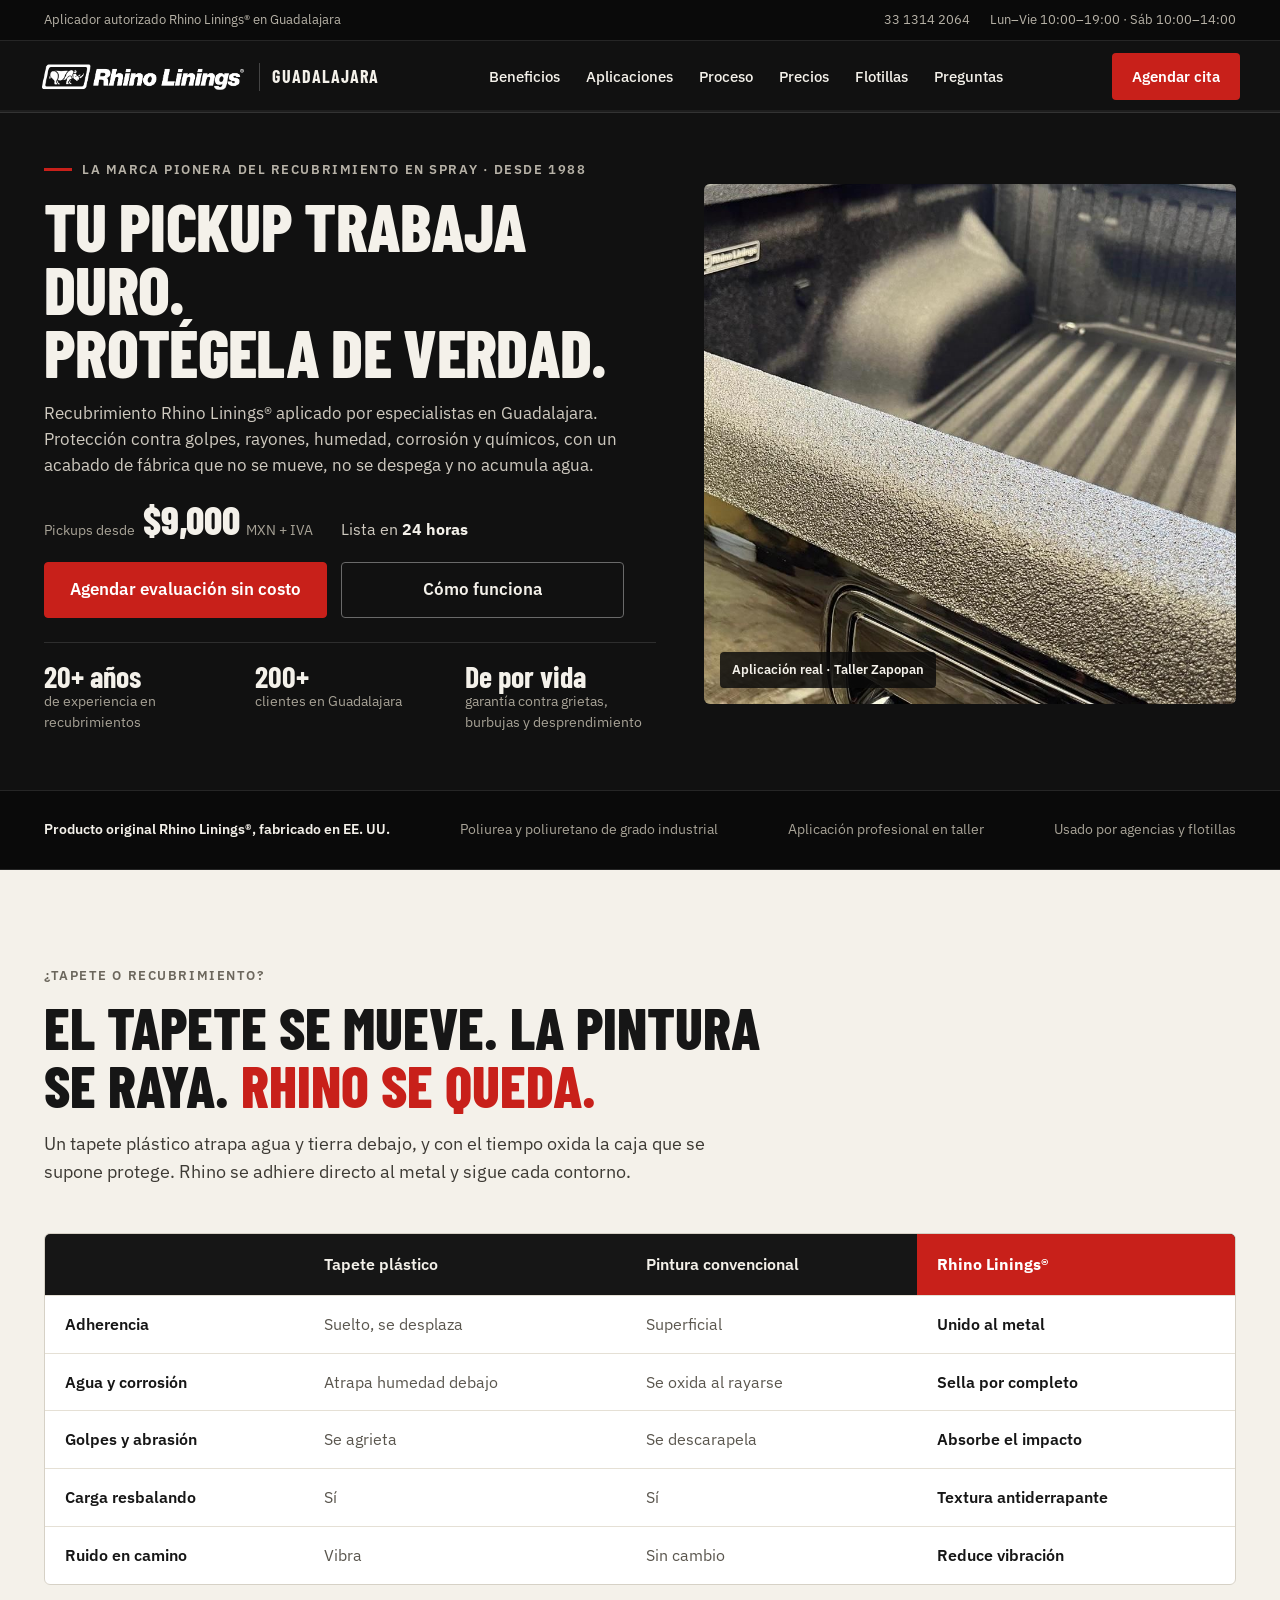
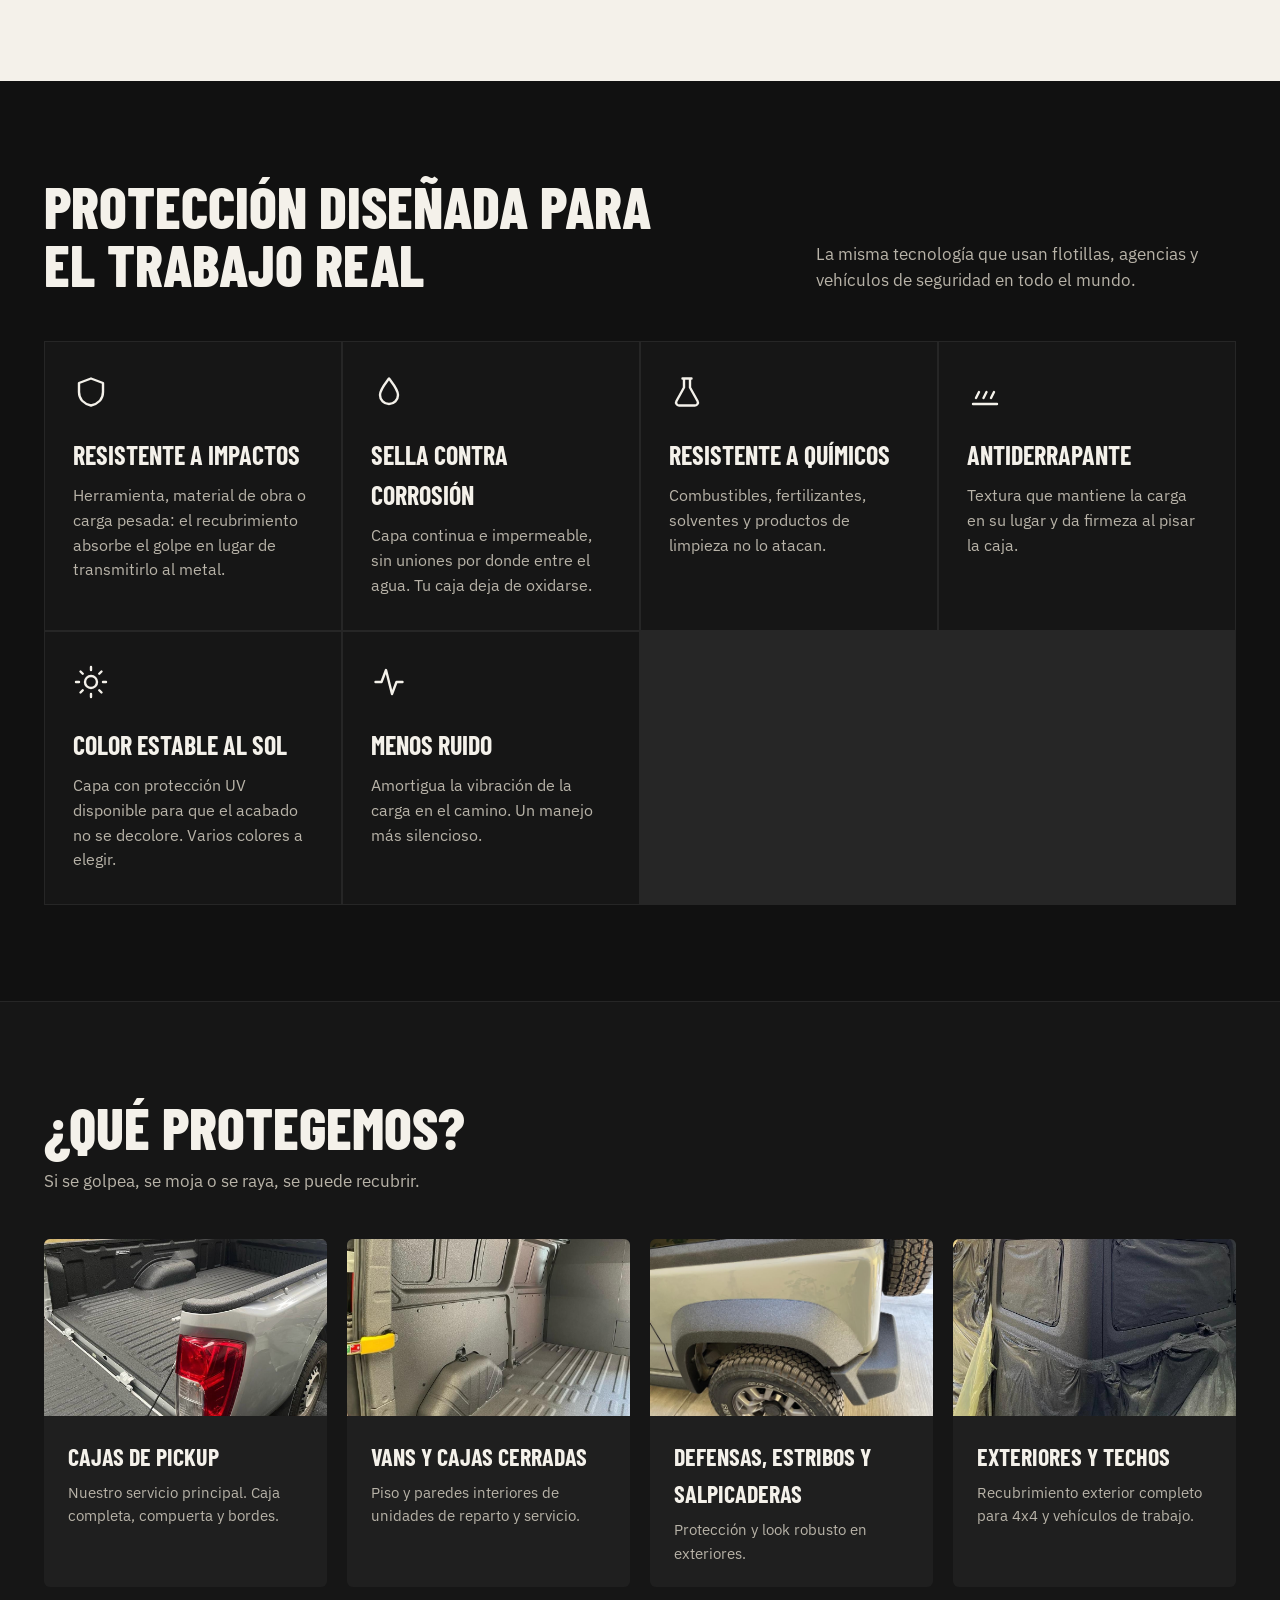
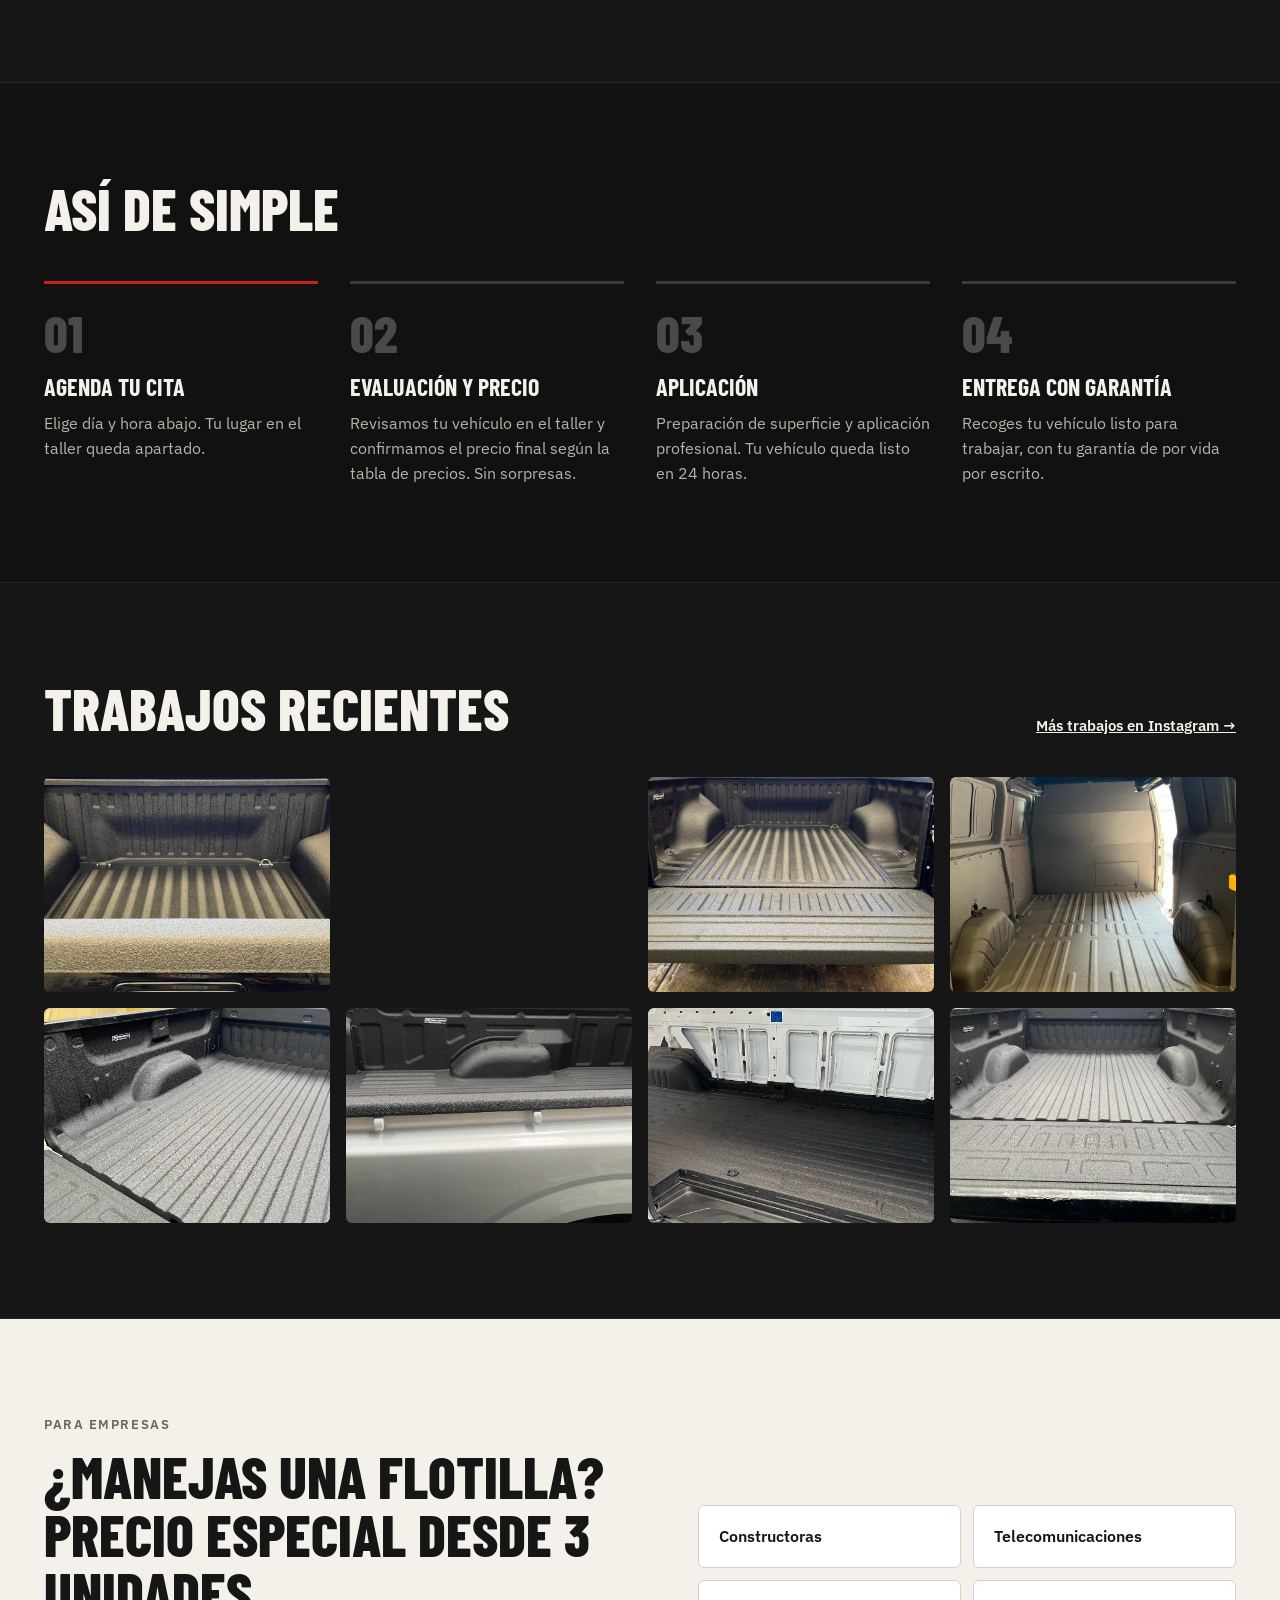
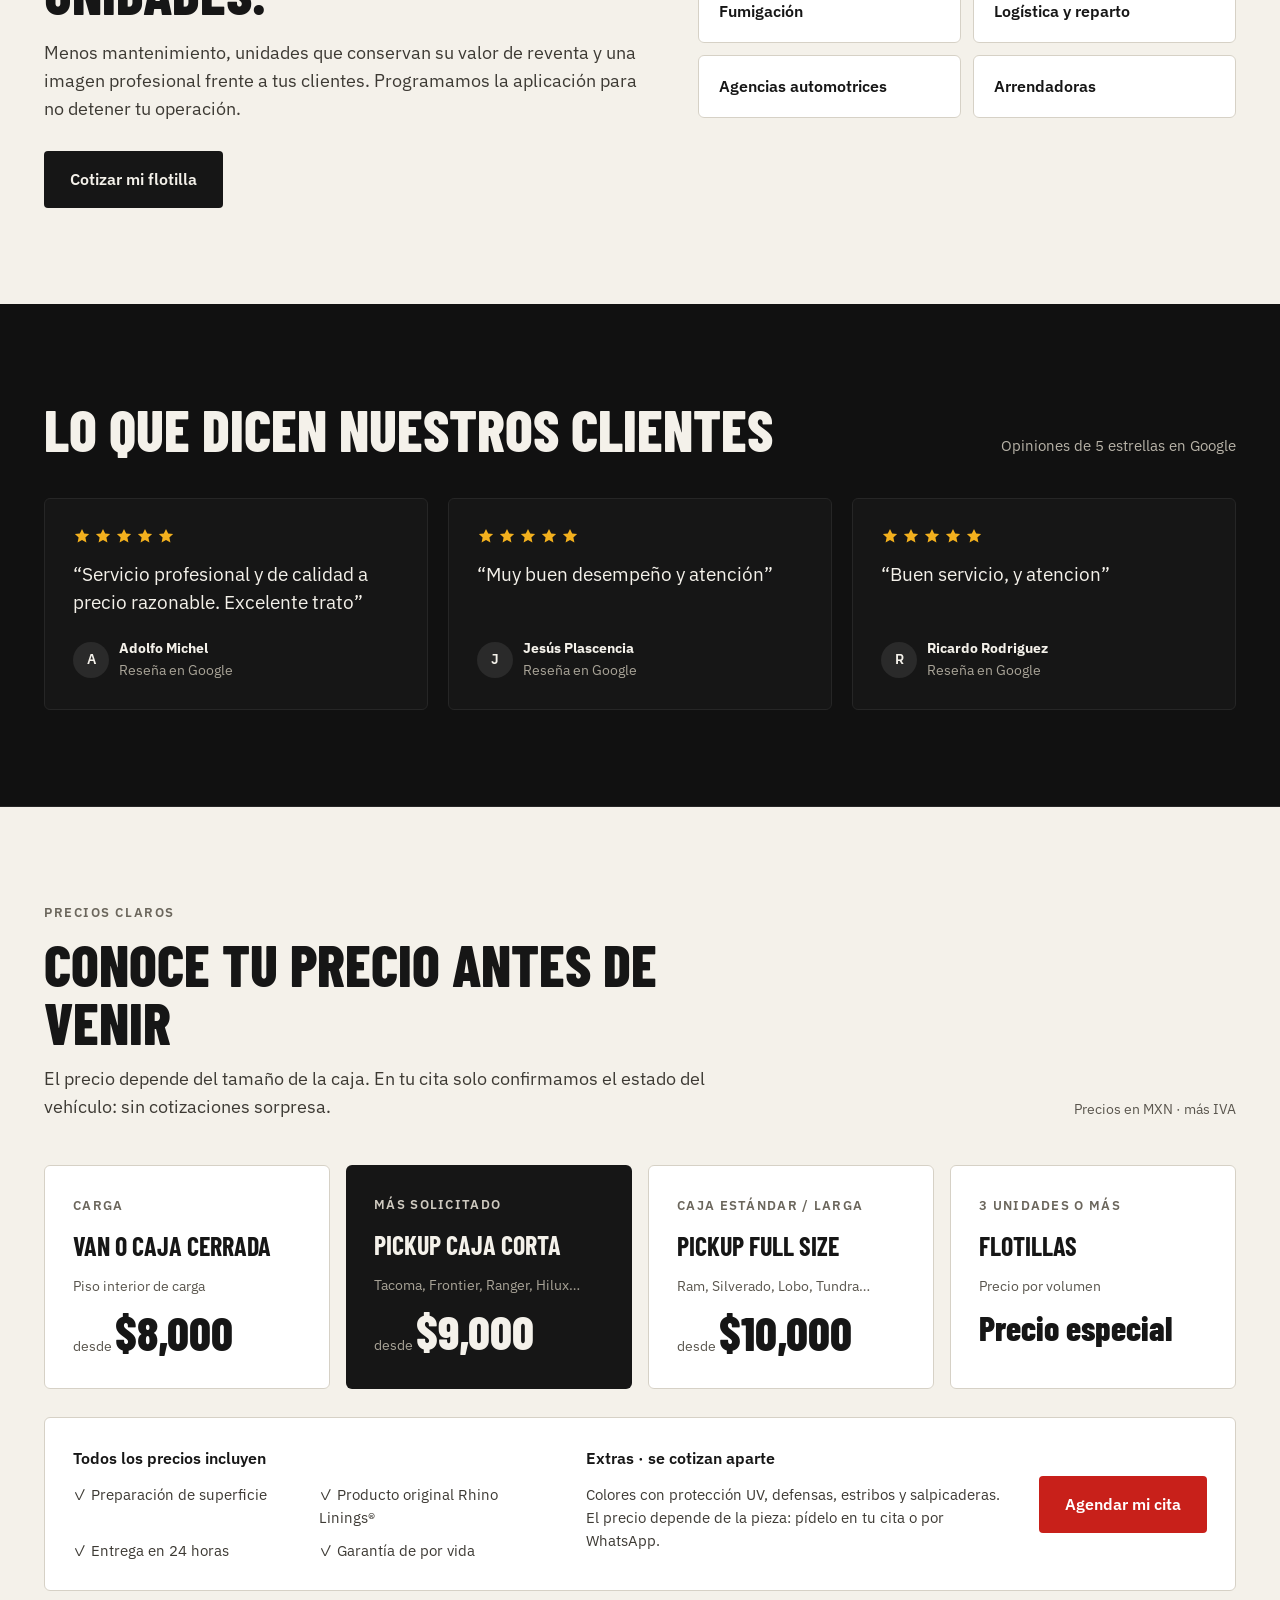
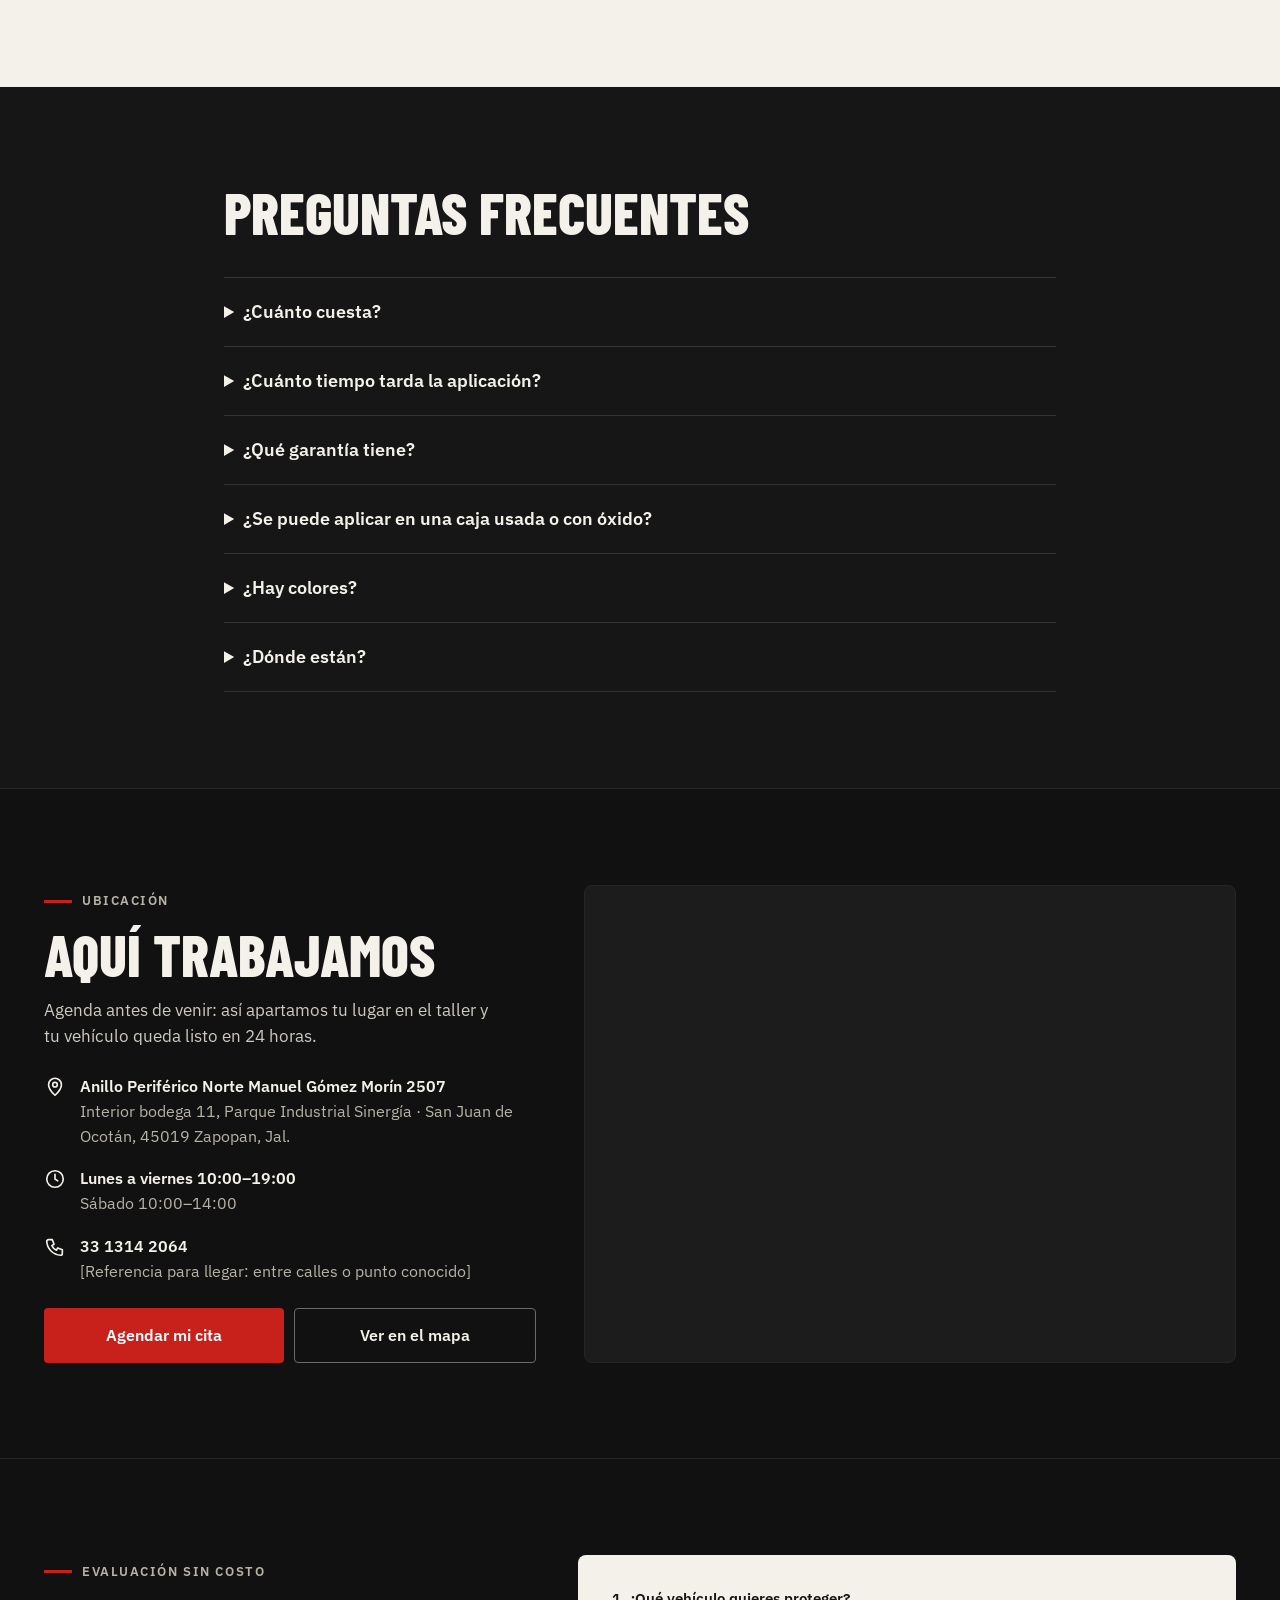
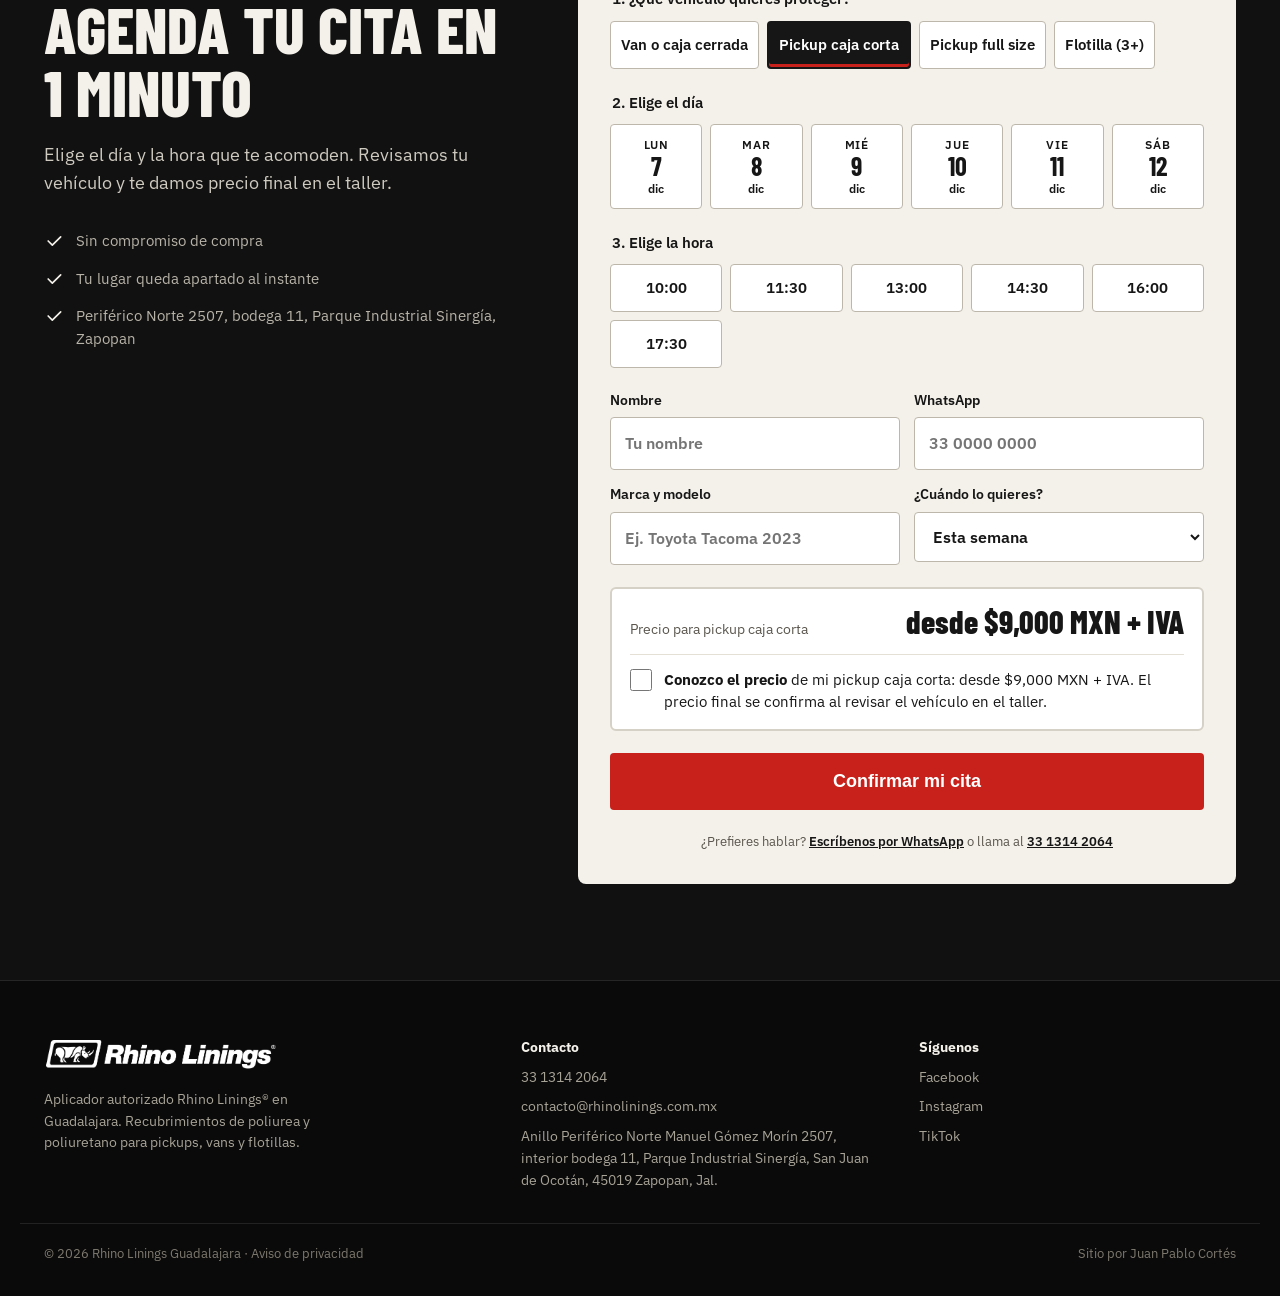
==== commit 2ac62bc5: "Hero: Pickups desde $9,000 Co-Authored-By: Claude Opus 5.5 <noreply@anthropic.com> Claude-Session: h" ====
--- a/site/index.html
+++ b/site/index.html
@@ -89,7 +89,7 @@
 <h1 class="load d2 rl-h1" style="font-family: 'Barlow Condensed', sans-serif; font-weight: 800; font-size: clamp(44px, 5.2vw, 72px); line-height: 0.95; letter-spacing: -0.01em; text-transform: uppercase; margin: 0 0 16px">Tu pickup trabaja duro.<br>Protégela de verdad.</h1>
 <p class="load d3 rl-hero-p" style="font-size: 17px; color: #CFCAC0; max-width: 580px; margin: 0 0 20px">Recubrimiento Rhino Linings® aplicado por especialistas en Guadalajara. Protección contra golpes, rayones, humedad, corrosión y químicos, con un acabado de fábrica que no se mueve, no se despega y no acumula agua.</p>
 <div class="load d4 rl-hero-price" style="display: flex; flex-wrap: wrap; gap: 8px 28px; align-items: baseline; margin: 0 0 20px">
-<div><span style="font-size: 14px; color: #A8A397; margin-right: 8px">Desde</span><span style="font-family: 'Barlow Condensed', sans-serif; font-weight: 800; font-size: 40px; line-height: 1">$8,000</span><span style="font-size: 14px; color: #A8A397; margin-left: 6px">MXN + IVA</span></div>
+<div><span style="font-size: 14px; color: #A8A397; margin-right: 8px">Pickups desde</span><span style="font-family: 'Barlow Condensed', sans-serif; font-weight: 800; font-size: 40px; line-height: 1">$9,000</span><span style="font-size: 14px; color: #A8A397; margin-left: 6px">MXN + IVA</span></div>
 <div style="font-size: 16px; color: #CFCAC0">Lista en <strong style="color: #F4F1EA">24 horas</strong></div>
 </div>
 <div class="load d5 rl-hero-btns" style="display: flex; gap: 14px; margin-bottom: 24px; max-width: 580px">
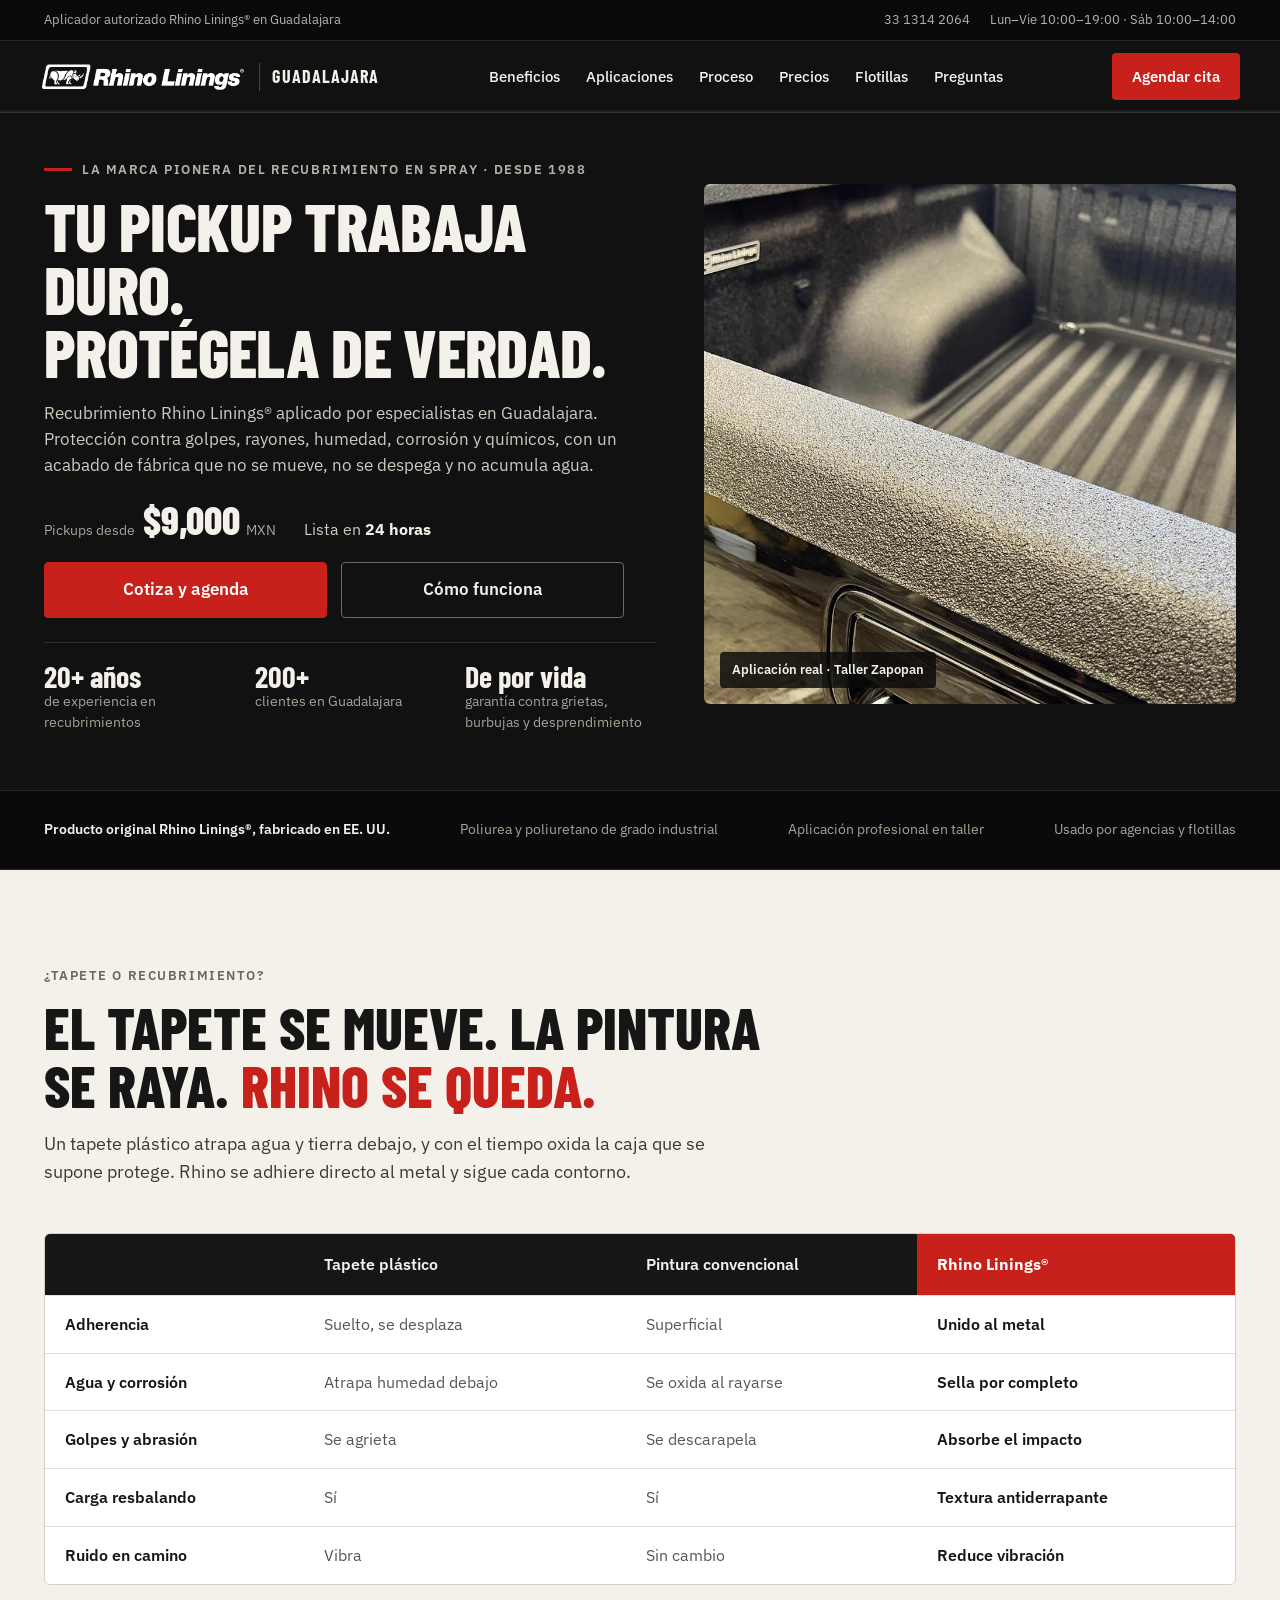
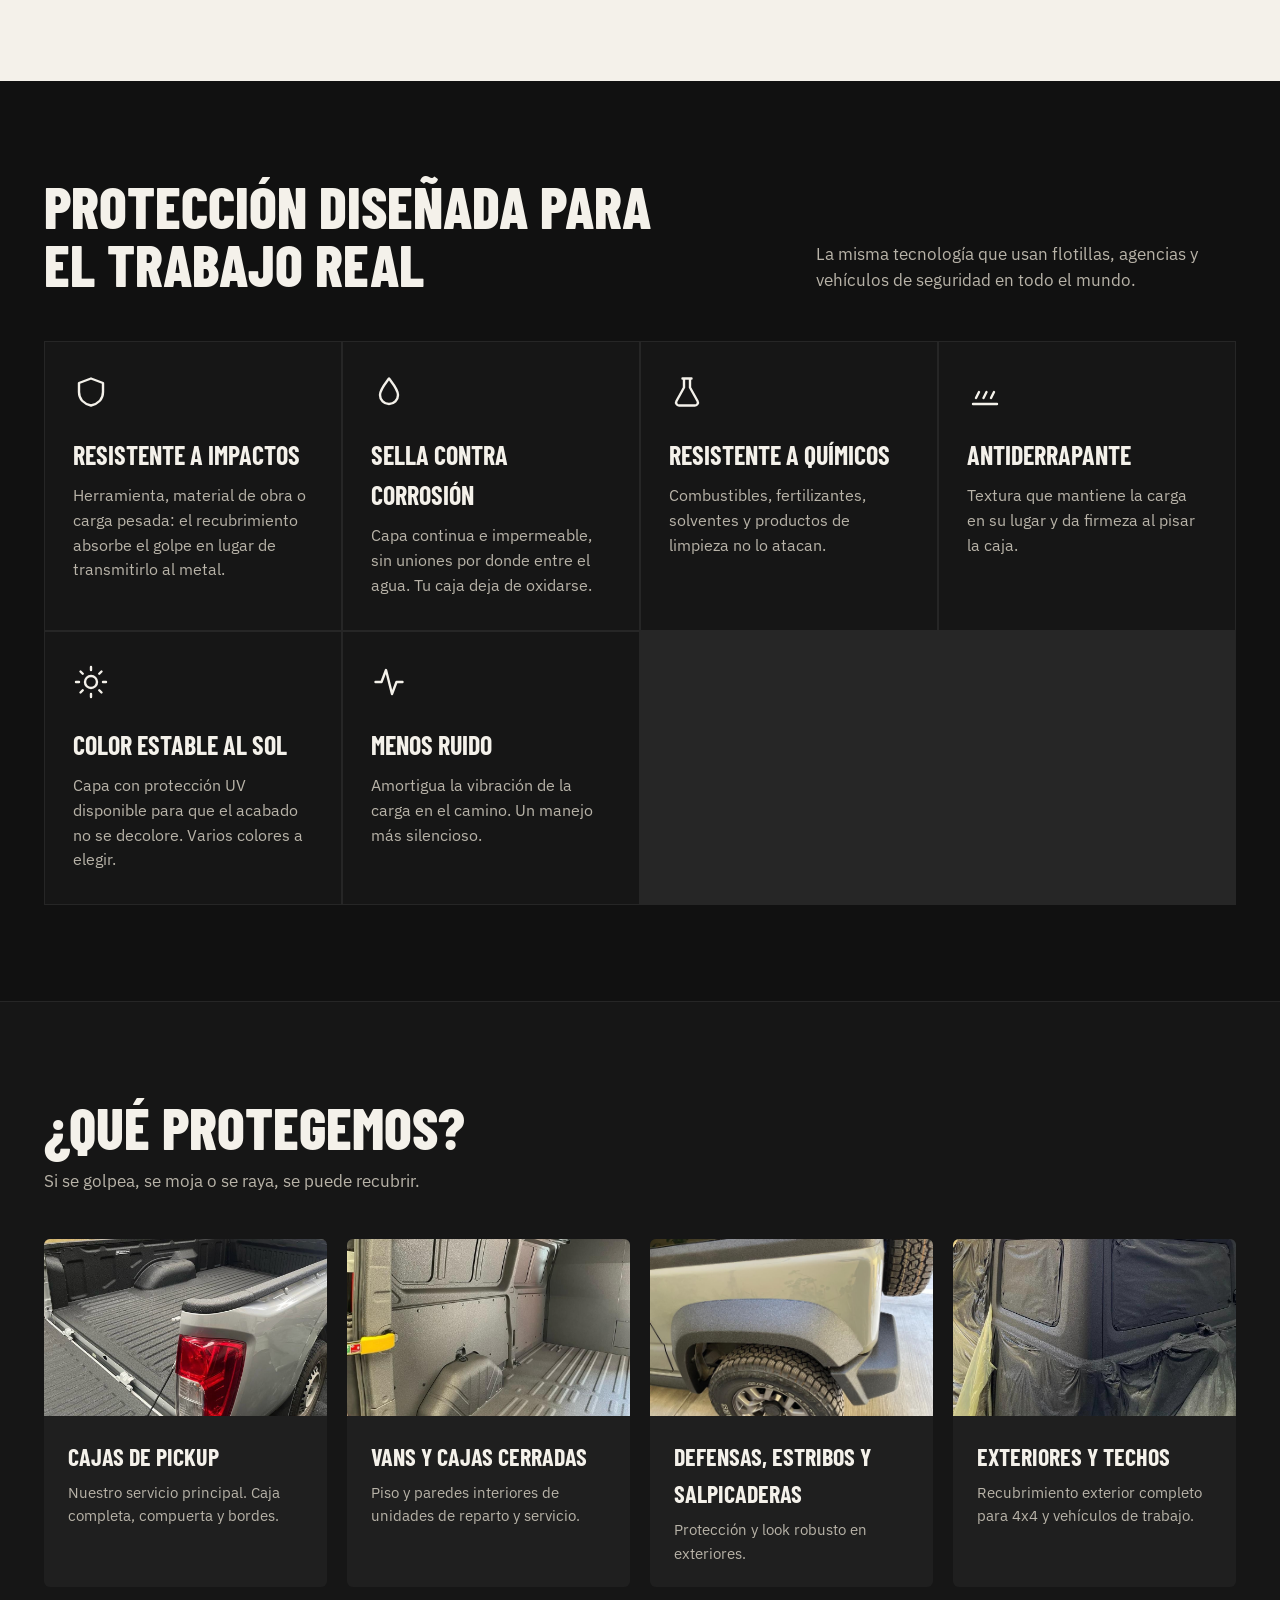
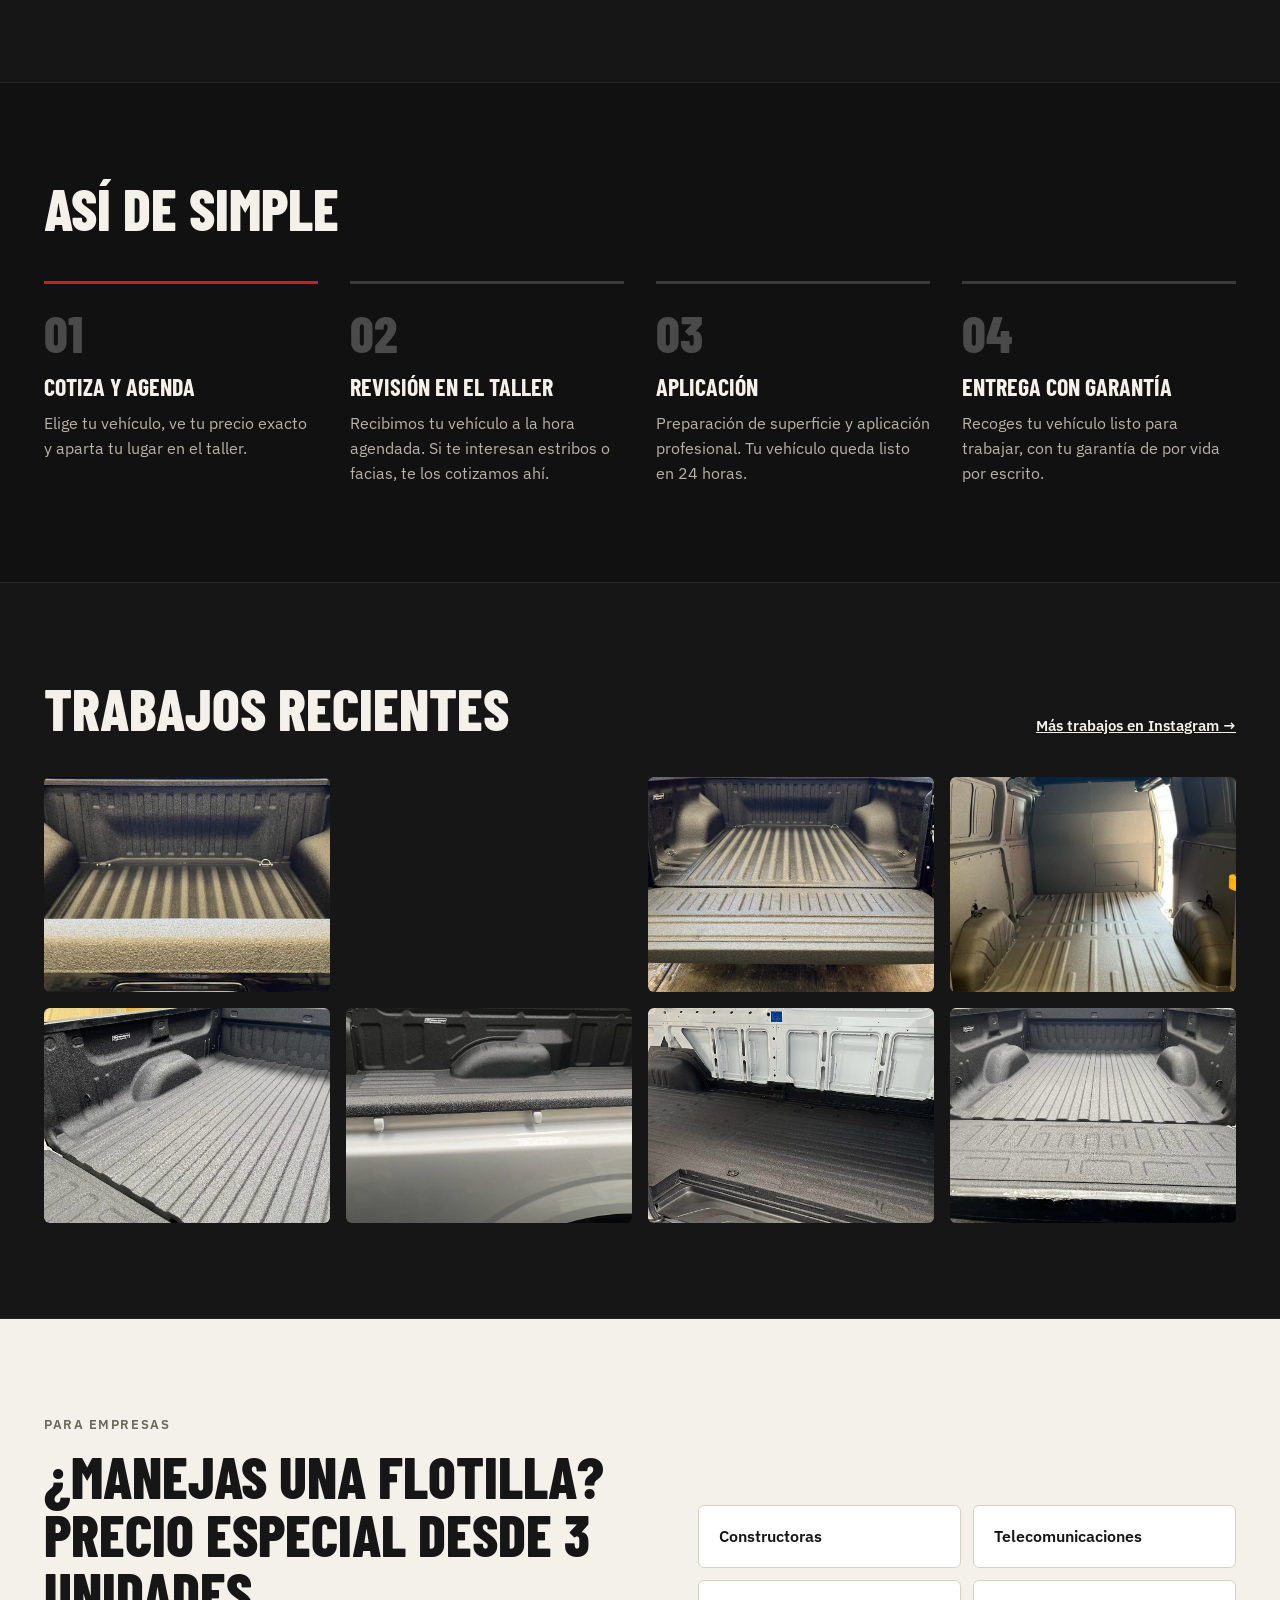
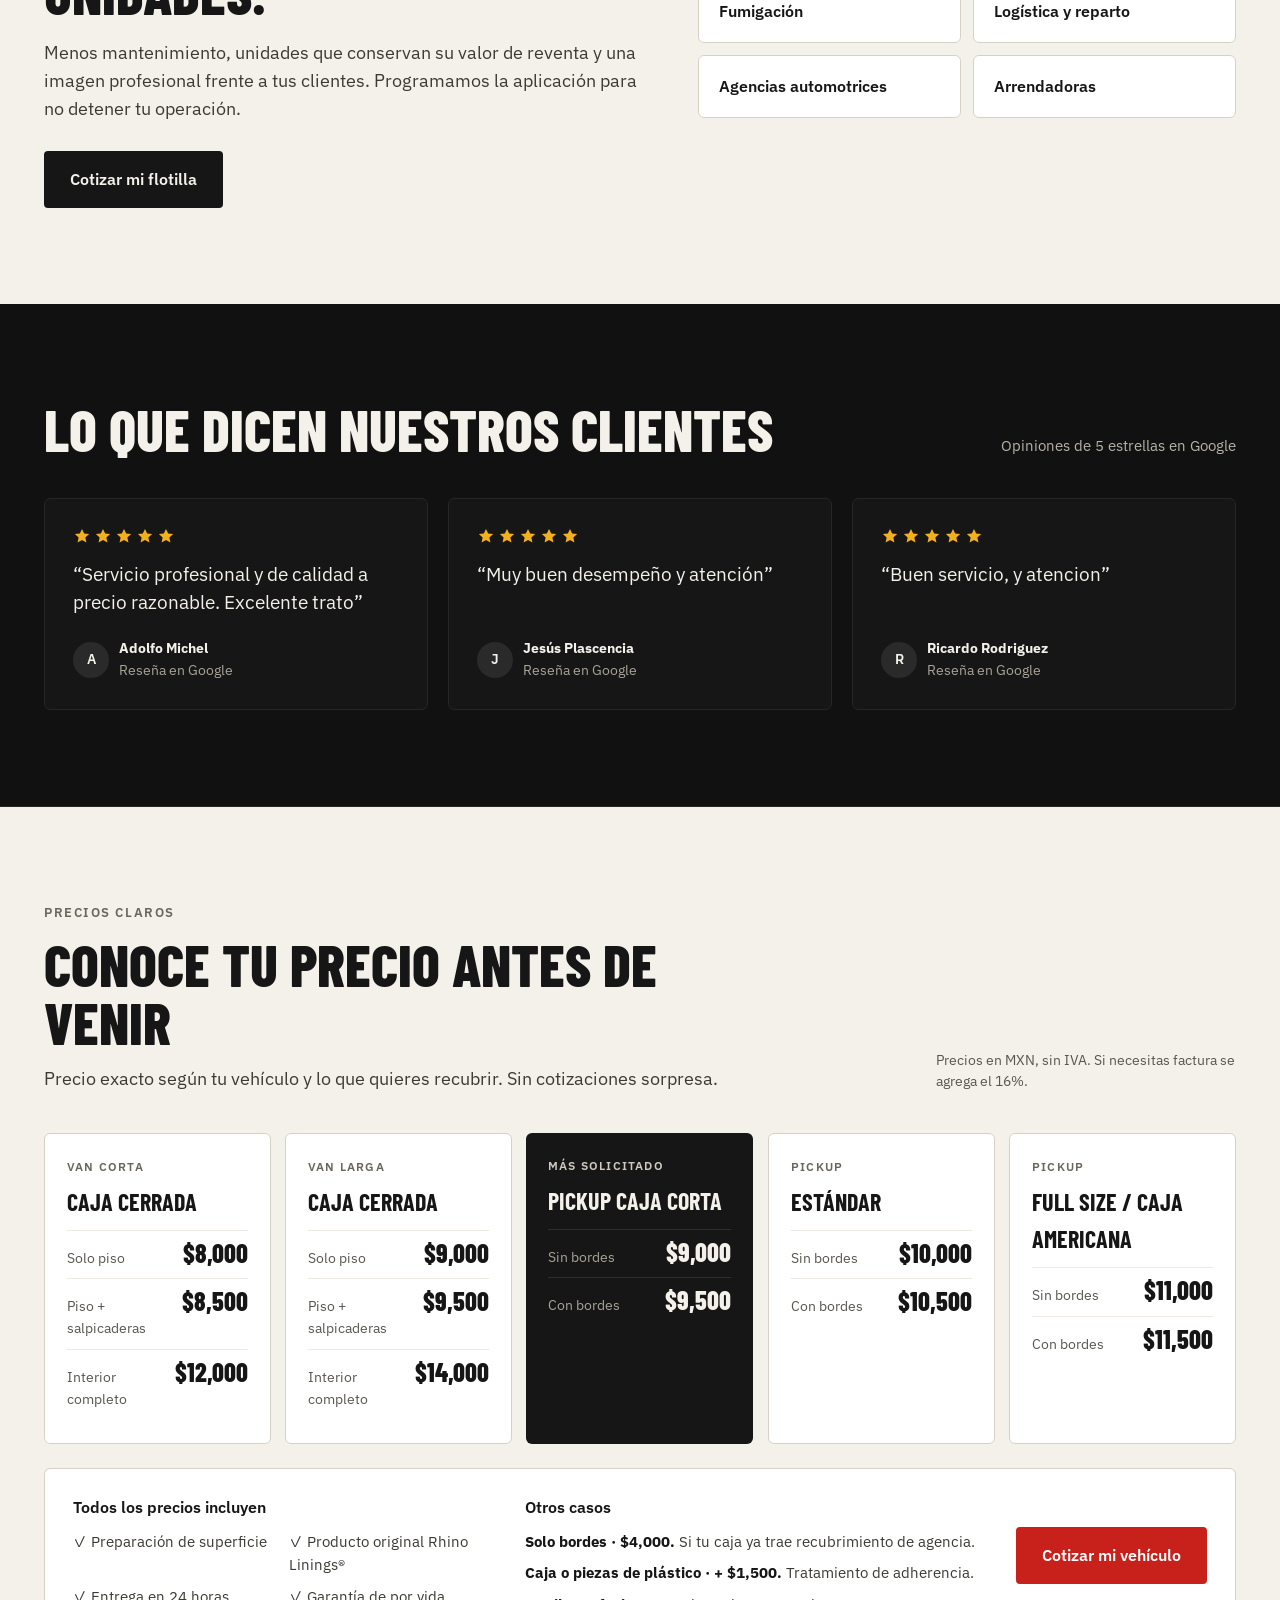
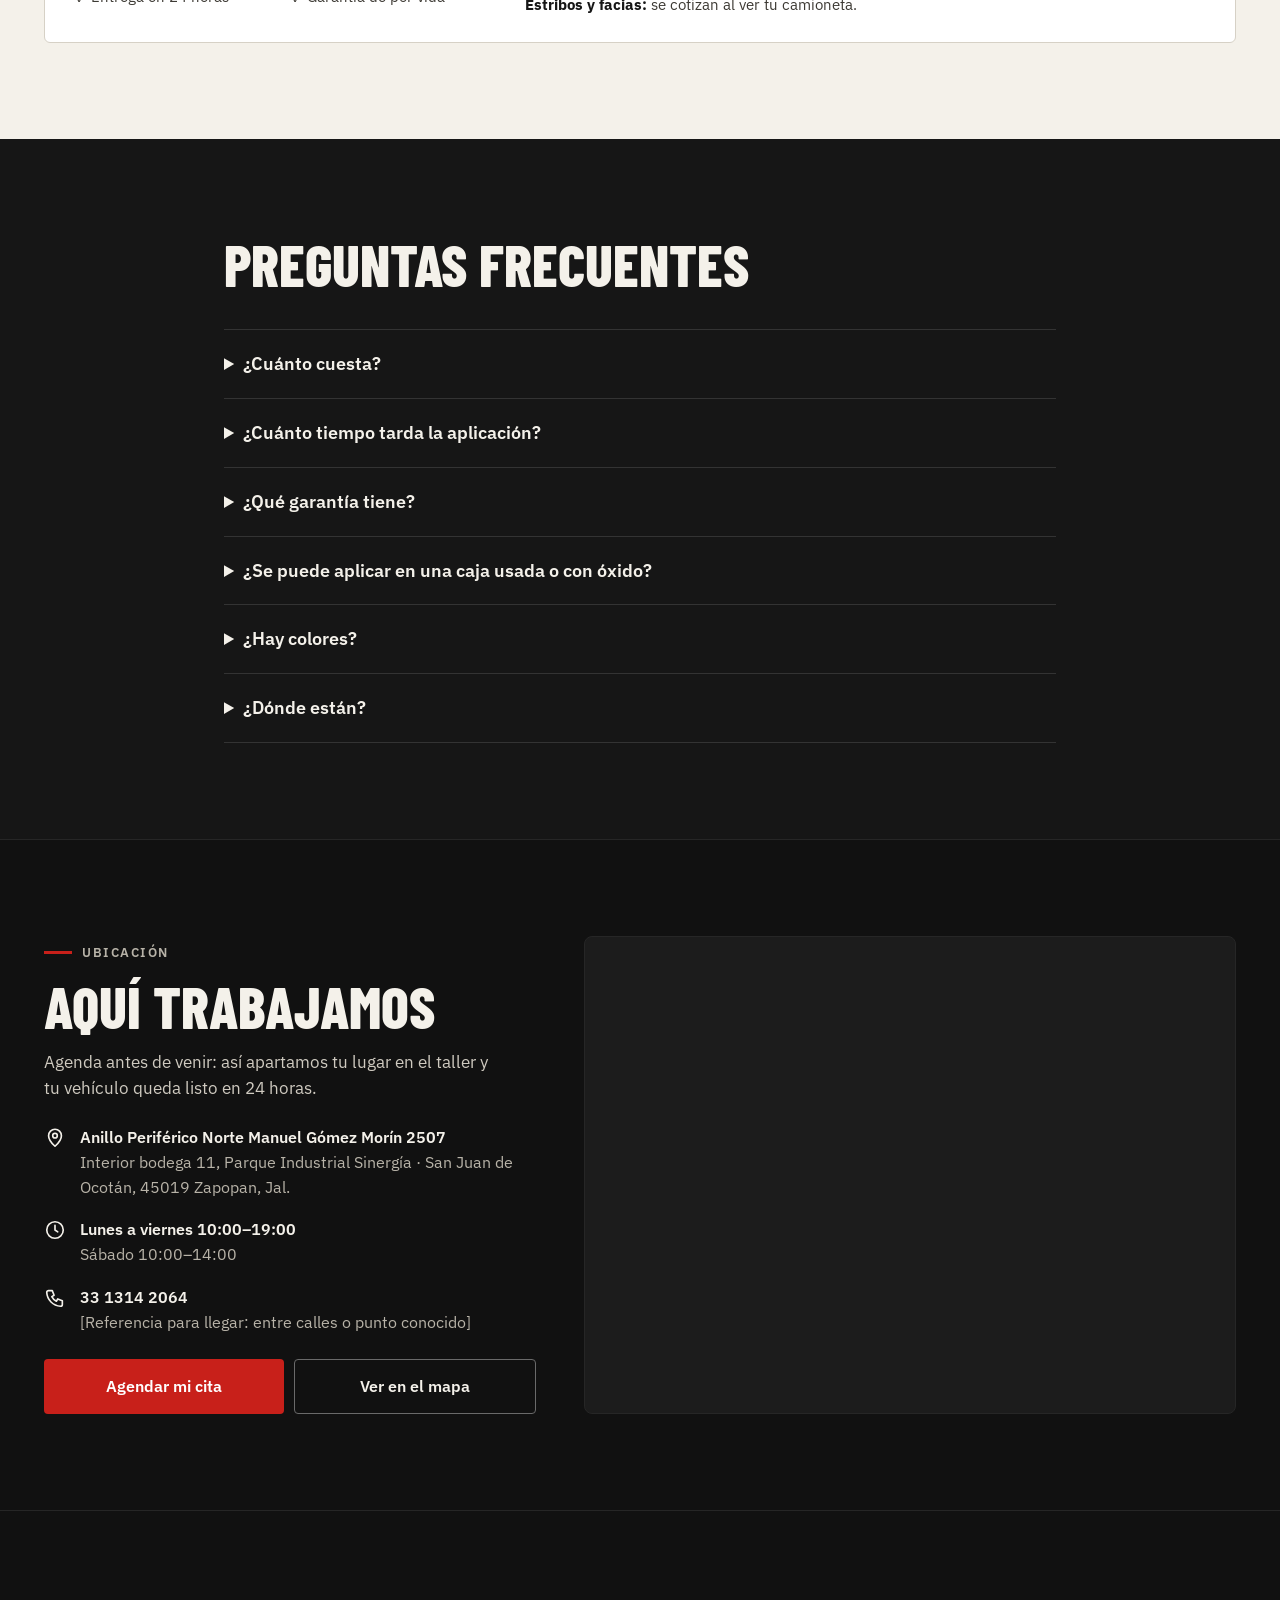
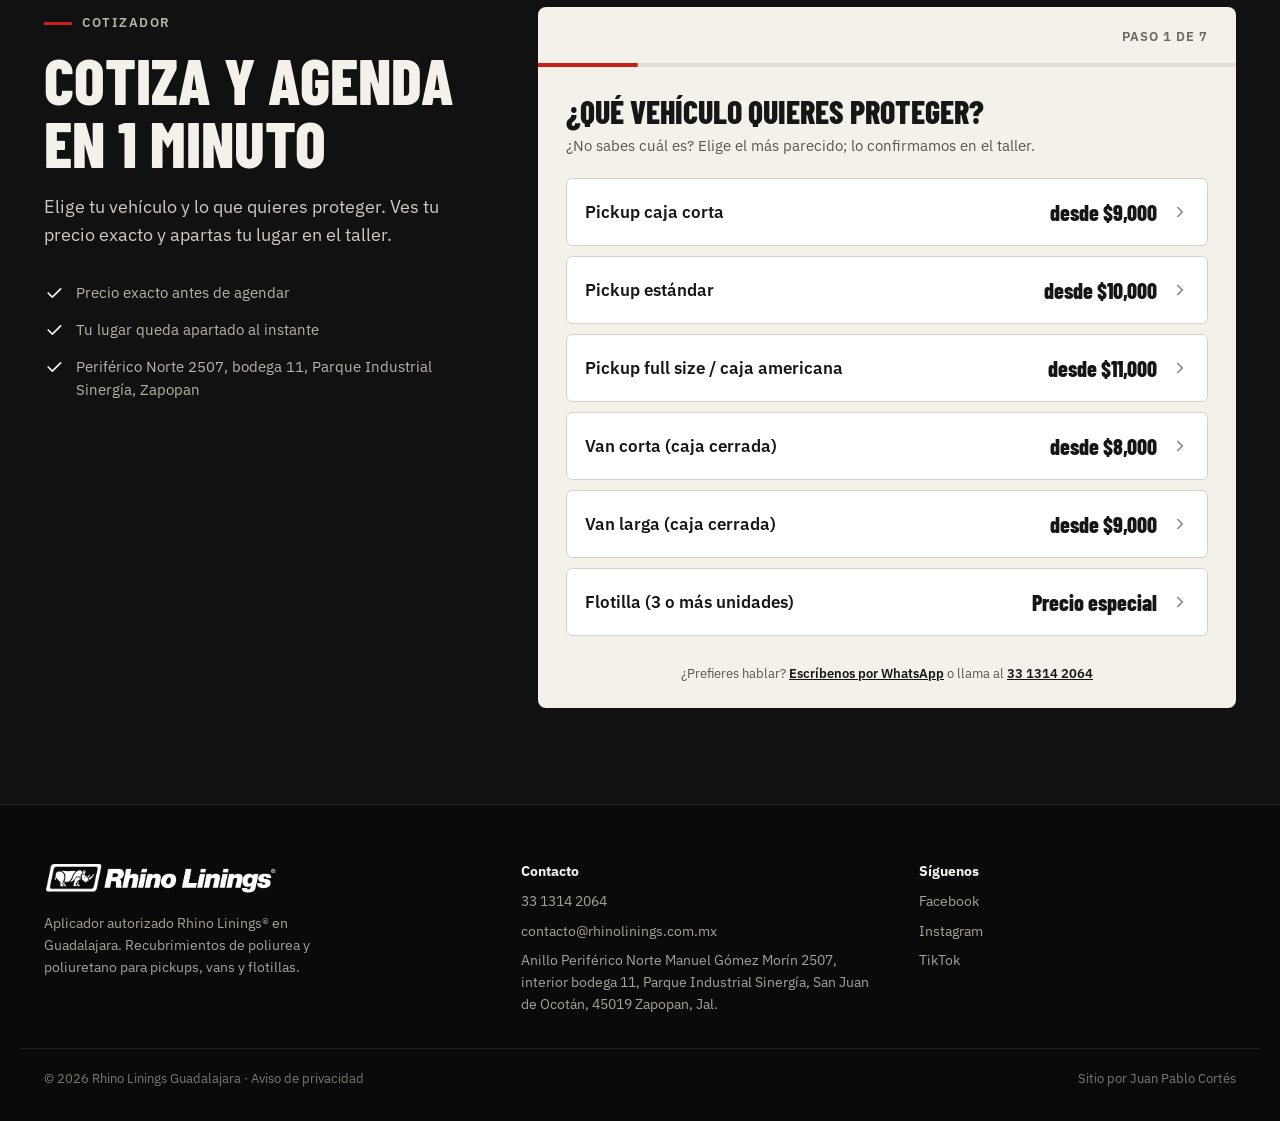
==== commit 4727773e: "Cotizador paso a paso con precio exacto y agenda Reemplaza el agendador por un cotizador por pasos (" ====
--- a/site/index.html
+++ b/site/index.html
@@ -4,13 +4,13 @@
 <meta charset="utf-8">
 <meta name="viewport" content="width=device-width, initial-scale=1">
 <title>Rhino Linings Guadalajara · Recubrimiento para caja de pickup desde $9,000</title>
-<meta name="description" content="Aplicador autorizado Rhino Linings en Guadalajara. Recubrimiento para caja de pickup, vans y flotillas desde $8,000 MXN + IVA, listo en 24 horas y con garantía de por vida. Agenda tu cita.">
+<meta name="description" content="Aplicador autorizado Rhino Linings en Guadalajara. Recubrimiento para caja de pickup, vans y flotillas desde $8,000 MXN, listo en 24 horas y con garantía de por vida. Agenda tu cita.">
 <meta name="theme-color" content="#111111">
 <link rel="canonical" href="https://rhinolinings.com.mx/">
 <meta property="og:type" content="website">
 <meta property="og:locale" content="es_MX">
 <meta property="og:title" content="Rhino Linings Guadalajara · Protección de por vida para tu pickup">
-<meta property="og:description" content="Recubrimiento Rhino Linings desde $8,000 MXN + IVA, listo en 24 horas. Agenda tu cita en Zapopan.">
+<meta property="og:description" content="Recubrimiento Rhino Linings desde $8,000 MXN, listo en 24 horas. Cotiza y agenda en Zapopan.">
 <meta property="og:image" content="https://rhinolinings.com.mx/assets/img/og-image.jpg">
 <meta property="og:url" content="https://rhinolinings.com.mx/">
 <link rel="icon" type="image/png" sizes="32x32" href="assets/img/favicon-32.png">
@@ -89,11 +89,11 @@
 <h1 class="load d2 rl-h1" style="font-family: 'Barlow Condensed', sans-serif; font-weight: 800; font-size: clamp(44px, 5.2vw, 72px); line-height: 0.95; letter-spacing: -0.01em; text-transform: uppercase; margin: 0 0 16px">Tu pickup trabaja duro.<br>Protégela de verdad.</h1>
 <p class="load d3 rl-hero-p" style="font-size: 17px; color: #CFCAC0; max-width: 580px; margin: 0 0 20px">Recubrimiento Rhino Linings® aplicado por especialistas en Guadalajara. Protección contra golpes, rayones, humedad, corrosión y químicos, con un acabado de fábrica que no se mueve, no se despega y no acumula agua.</p>
 <div class="load d4 rl-hero-price" style="display: flex; flex-wrap: wrap; gap: 8px 28px; align-items: baseline; margin: 0 0 20px">
-<div><span style="font-size: 14px; color: #A8A397; margin-right: 8px">Pickups desde</span><span style="font-family: 'Barlow Condensed', sans-serif; font-weight: 800; font-size: 40px; line-height: 1">$9,000</span><span style="font-size: 14px; color: #A8A397; margin-left: 6px">MXN + IVA</span></div>
+<div><span style="font-size: 14px; color: #A8A397; margin-right: 8px">Pickups desde</span><span style="font-family: 'Barlow Condensed', sans-serif; font-weight: 800; font-size: 40px; line-height: 1">$9,000</span><span style="font-size: 14px; color: #A8A397; margin-left: 6px">MXN</span></div>
 <div style="font-size: 16px; color: #CFCAC0">Lista en <strong style="color: #F4F1EA">24 horas</strong></div>
 </div>
 <div class="load d5 rl-hero-btns" style="display: flex; gap: 14px; margin-bottom: 24px; max-width: 580px">
-<a href="#agendar" class="rl-btn" style="flex: 1 1 0; min-width: 0; text-decoration: none; background: #C8201A; border: 1px solid #C8201A; color: #FFFFFF; font-weight: 600; font-size: 17px; padding: 16px 20px; border-radius: 4px; min-height: 56px; box-sizing: border-box; display: flex; align-items: center; justify-content: center; text-align: center; line-height: 1.2">Agendar evaluación sin costo</a>
+<a href="#agendar" class="rl-btn" style="flex: 1 1 0; min-width: 0; text-decoration: none; background: #C8201A; border: 1px solid #C8201A; color: #FFFFFF; font-weight: 600; font-size: 17px; padding: 16px 20px; border-radius: 4px; min-height: 56px; box-sizing: border-box; display: flex; align-items: center; justify-content: center; text-align: center; line-height: 1.2">Cotiza y agenda</a>
 <a href="#proceso" class="rl-btn rl-btn-ghost" style="flex: 1 1 0; min-width: 0; text-decoration: none; background: transparent; border: 1px solid #6A6A6A; color: #F4F1EA; font-weight: 600; font-size: 17px; padding: 16px 20px; border-radius: 4px; min-height: 56px; box-sizing: border-box; display: flex; align-items: center; justify-content: center; text-align: center; line-height: 1.2">Cómo funciona</a>
 </div>
 <div class="load d6" style="display: grid; grid-template-columns: repeat(auto-fit, minmax(150px, 1fr)); gap: 20px; border-top: 1px solid #2E2E2E; padding-top: 18px">
@@ -226,13 +226,13 @@
 <div style="display: grid; grid-template-columns: repeat(auto-fit, minmax(240px, 1fr)); gap: 32px">
 <div class="reveal" style="border-top: 3px solid #C8201A; padding-top: 22px">
 <div style="font-family: 'Barlow Condensed', sans-serif; font-size: 52px; font-weight: 800; line-height: 1; color: #4A4A4A">01</div>
-<h3 style="font-family: 'Barlow Condensed', sans-serif; font-size: 24px; font-weight: 700; text-transform: uppercase; margin: 10px 0 6px">Agenda tu cita</h3>
-<p style="margin: 0; color: #B8B3A8">Elige día y hora abajo. Tu lugar en el taller queda apartado.</p>
+<h3 style="font-family: 'Barlow Condensed', sans-serif; font-size: 24px; font-weight: 700; text-transform: uppercase; margin: 10px 0 6px">Cotiza y agenda</h3>
+<p style="margin: 0; color: #B8B3A8">Elige tu vehículo, ve tu precio exacto y aparta tu lugar en el taller.</p>
 </div>
 <div class="reveal" style="border-top: 3px solid #3A3A3A; padding-top: 22px">
 <div style="font-family: 'Barlow Condensed', sans-serif; font-size: 52px; font-weight: 800; line-height: 1; color: #4A4A4A">02</div>
-<h3 style="font-family: 'Barlow Condensed', sans-serif; font-size: 24px; font-weight: 700; text-transform: uppercase; margin: 10px 0 6px">Evaluación y precio</h3>
-<p style="margin: 0; color: #B8B3A8">Revisamos tu vehículo en el taller y confirmamos el precio final según la tabla de precios. Sin sorpresas.</p>
+<h3 style="font-family: 'Barlow Condensed', sans-serif; font-size: 24px; font-weight: 700; text-transform: uppercase; margin: 10px 0 6px">Revisión en el taller</h3>
+<p style="margin: 0; color: #B8B3A8">Recibimos tu vehículo a la hora agendada. Si te interesan estribos o facias, te los cotizamos ahí.</p>
 </div>
 <div class="reveal" style="border-top: 3px solid #3A3A3A; padding-top: 22px">
 <div style="font-family: 'Barlow Condensed', sans-serif; font-size: 52px; font-weight: 800; line-height: 1; color: #4A4A4A">03</div>
@@ -275,7 +275,7 @@
 <div style="font-size: 13px; font-weight: 600; letter-spacing: 0.12em; text-transform: uppercase; color: #6B665C; margin-bottom: 12px">Para empresas</div>
 <h2 class="reveal" style="font-family: 'Barlow Condensed', sans-serif; font-weight: 800; font-size: clamp(36px, 4.6vw, 58px); line-height: 1; text-transform: uppercase; margin: 0 0 18px">¿Manejas una flotilla? Precio especial desde 3 unidades.</h2>
 <p style="font-size: 18px; color: #3D3A34; margin: 0 0 28px">Menos mantenimiento, unidades que conservan su valor de reventa y una imagen profesional frente a tus clientes. Programamos la aplicación para no detener tu operación.</p>
-<a href="#agendar" class="rl-btn" style="text-decoration: none; background: #161616; color: #F4F1EA; font-weight: 600; font-size: 16px; padding: 16px 26px; border-radius: 4px; min-height: 52px; box-sizing: border-box; display: inline-flex; align-items: center">Cotizar mi flotilla</a>
+<a href="#agendar" data-quote-vehicle="flotilla" class="rl-btn" style="text-decoration: none; background: #161616; color: #F4F1EA; font-weight: 600; font-size: 16px; padding: 16px 26px; border-radius: 4px; min-height: 52px; box-sizing: border-box; display: inline-flex; align-items: center">Cotizar mi flotilla</a>
 </div>
 <div style="flex: 1 1 420px; min-width: 0; display: grid; grid-template-columns: repeat(2, minmax(0, 1fr)); gap: 12px">
 <div class="reveal" style="background: #FFFFFF; border: 1px solid #D6D1C6; border-radius: 6px; padding: 18px 20px; font-weight: 600">Constructoras</div>
@@ -318,52 +318,55 @@
 <!-- PRECIOS -->
 <section id="precios" style="background: #F4F1EA; color: #161616">
 <div style="max-width: 1240px; margin: 0 auto; padding: 96px 24px">
-<div style="display: flex; flex-wrap: wrap; gap: 24px; justify-content: space-between; align-items: end; margin-bottom: 44px">
+<div style="display: flex; flex-wrap: wrap; gap: 24px; justify-content: space-between; align-items: end; margin-bottom: 40px">
 <div style="max-width: 680px">
 <div style="font-size: 13px; font-weight: 600; letter-spacing: 0.12em; text-transform: uppercase; color: #6B665C; margin-bottom: 12px">Precios claros</div>
 <h2 class="reveal" style="font-family: 'Barlow Condensed', sans-serif; font-weight: 800; font-size: clamp(36px, 4.6vw, 58px); line-height: 1; text-transform: uppercase; margin: 0 0 14px">Conoce tu precio antes de venir</h2>
-<p style="font-size: 18px; color: #3D3A34; margin: 0">El precio depende del tamaño de la caja. En tu cita solo confirmamos el estado del vehículo: sin cotizaciones sorpresa.</p>
-</div>
-<div style="font-size: 14px; color: #5A564E">Precios en MXN · más IVA</div>
-</div>
-<div style="display: grid; grid-template-columns: repeat(auto-fit, minmax(min(250px, 100%), 1fr)); gap: 16px; margin-bottom: 28px">
-<div class="reveal" style="background: #FFFFFF; border: 1px solid #D6D1C6; border-radius: 6px; padding: 30px 28px; display: flex; flex-direction: column; gap: 10px">
-<div style="font-size: 13px; font-weight: 600; letter-spacing: 0.1em; text-transform: uppercase; color: #6B665C">Carga</div>
-<h3 style="font-family: 'Barlow Condensed', sans-serif; font-size: 26px; font-weight: 700; text-transform: uppercase; margin: 0">Van o caja cerrada</h3>
-<div style="font-size: 14px; color: #5A564E">Piso interior de carga</div>
-<div><span style="font-size: 14px; color: #5A564E">desde </span><span style="font-family: 'Barlow Condensed', sans-serif; font-size: 48px; font-weight: 800; line-height: 1">$8,000</span></div>
-</div>
-<div class="reveal" style="background: #161616; color: #F4F1EA; border-radius: 6px; padding: 30px 28px; display: flex; flex-direction: column; gap: 10px">
-<div style="font-size: 13px; font-weight: 600; letter-spacing: 0.1em; text-transform: uppercase; color: #CFCAC0">Más solicitado</div>
-<h3 style="font-family: 'Barlow Condensed', sans-serif; font-size: 26px; font-weight: 700; text-transform: uppercase; margin: 0">Pickup caja corta</h3>
-<div style="font-size: 14px; color: #A8A397">Tacoma, Frontier, Ranger, Hilux…</div>
-<div><span style="font-size: 14px; color: #A8A397">desde </span><span style="font-family: 'Barlow Condensed', sans-serif; font-size: 48px; font-weight: 800; line-height: 1">$9,000</span></div>
-</div>
-<div class="reveal" style="background: #FFFFFF; border: 1px solid #D6D1C6; border-radius: 6px; padding: 30px 28px; display: flex; flex-direction: column; gap: 10px">
-<div style="font-size: 13px; font-weight: 600; letter-spacing: 0.1em; text-transform: uppercase; color: #6B665C">Caja estándar / larga</div>
-<h3 style="font-family: 'Barlow Condensed', sans-serif; font-size: 26px; font-weight: 700; text-transform: uppercase; margin: 0">Pickup full size</h3>
-<div style="font-size: 14px; color: #5A564E">Ram, Silverado, Lobo, Tundra…</div>
-<div><span style="font-size: 14px; color: #5A564E">desde </span><span style="font-family: 'Barlow Condensed', sans-serif; font-size: 48px; font-weight: 800; line-height: 1">$10,000</span></div>
-</div>
-<div class="reveal" style="background: #FFFFFF; border: 1px solid #D6D1C6; border-radius: 6px; padding: 30px 28px; display: flex; flex-direction: column; gap: 10px">
-<div style="font-size: 13px; font-weight: 600; letter-spacing: 0.1em; text-transform: uppercase; color: #6B665C">3 unidades o más</div>
-<h3 style="font-family: 'Barlow Condensed', sans-serif; font-size: 26px; font-weight: 700; text-transform: uppercase; margin: 0">Flotillas</h3>
-<div style="font-size: 14px; color: #5A564E">Precio por volumen</div>
-<div><span style="font-family: 'Barlow Condensed', sans-serif; font-size: 34px; font-weight: 800; line-height: 1.2">Precio especial</span></div>
-</div>
-</div>
-<div style="display: flex; flex-wrap: wrap; gap: 32px; background: #FFFFFF; border: 1px solid #D6D1C6; border-radius: 6px; padding: 28px">
-<div style="flex: 1 1 320px; min-width: 0">
-<h3 style="font-size: 16px; font-weight: 600; margin: 0 0 12px">Todos los precios incluyen</h3>
-<div style="display: grid; grid-template-columns: repeat(auto-fit, minmax(min(220px, 100%), 1fr)); gap: 10px; font-size: 15px; color: #3D3A34">
+<p style="font-size: 18px; color: #3D3A34; margin: 0">Precio exacto según tu vehículo y lo que quieres recubrir. Sin cotizaciones sorpresa.</p>
+</div>
+<div style="font-size: 14px; color: #5A564E; max-width: 300px">Precios en MXN, sin IVA. Si necesitas factura se agrega el 16%.</div>
+</div>
+<div style="display: grid; grid-template-columns: repeat(auto-fit, minmax(min(210px, 100%), 1fr)); gap: 14px; margin-bottom: 24px">
+<div class="reveal" style="background: #FFFFFF; border: 1px solid #D6D1C6; border-radius: 6px; padding: 24px 22px; display: flex; flex-direction: column; gap: 6px">
+<div style="font-size: 12px; font-weight: 600; letter-spacing: 0.1em; text-transform: uppercase; color: #6B665C">Van corta</div>
+<h3 style="font-family: 'Barlow Condensed', sans-serif; font-size: 24px; font-weight: 700; text-transform: uppercase; margin: 0 0 4px">Caja cerrada</h3>
+<div><div style="display: flex; justify-content: space-between; align-items: baseline; gap: 10px; padding: 9px 0; border-top: 1px solid #EEEAE2"><span style="font-size: 14px; color: #5A564E">Solo piso</span><span style="font-family: 'Barlow Condensed', sans-serif; font-size: 26px; font-weight: 800; line-height: 1">$8,000</span></div><div style="display: flex; justify-content: space-between; align-items: baseline; gap: 10px; padding: 9px 0; border-top: 1px solid #EEEAE2"><span style="font-size: 14px; color: #5A564E">Piso + salpicaderas</span><span style="font-family: 'Barlow Condensed', sans-serif; font-size: 26px; font-weight: 800; line-height: 1">$8,500</span></div><div style="display: flex; justify-content: space-between; align-items: baseline; gap: 10px; padding: 9px 0; border-top: 1px solid #EEEAE2"><span style="font-size: 14px; color: #5A564E">Interior completo</span><span style="font-family: 'Barlow Condensed', sans-serif; font-size: 26px; font-weight: 800; line-height: 1">$12,000</span></div></div>
+</div>
+<div class="reveal" style="background: #FFFFFF; border: 1px solid #D6D1C6; border-radius: 6px; padding: 24px 22px; display: flex; flex-direction: column; gap: 6px">
+<div style="font-size: 12px; font-weight: 600; letter-spacing: 0.1em; text-transform: uppercase; color: #6B665C">Van larga</div>
+<h3 style="font-family: 'Barlow Condensed', sans-serif; font-size: 24px; font-weight: 700; text-transform: uppercase; margin: 0 0 4px">Caja cerrada</h3>
+<div><div style="display: flex; justify-content: space-between; align-items: baseline; gap: 10px; padding: 9px 0; border-top: 1px solid #EEEAE2"><span style="font-size: 14px; color: #5A564E">Solo piso</span><span style="font-family: 'Barlow Condensed', sans-serif; font-size: 26px; font-weight: 800; line-height: 1">$9,000</span></div><div style="display: flex; justify-content: space-between; align-items: baseline; gap: 10px; padding: 9px 0; border-top: 1px solid #EEEAE2"><span style="font-size: 14px; color: #5A564E">Piso + salpicaderas</span><span style="font-family: 'Barlow Condensed', sans-serif; font-size: 26px; font-weight: 800; line-height: 1">$9,500</span></div><div style="display: flex; justify-content: space-between; align-items: baseline; gap: 10px; padding: 9px 0; border-top: 1px solid #EEEAE2"><span style="font-size: 14px; color: #5A564E">Interior completo</span><span style="font-family: 'Barlow Condensed', sans-serif; font-size: 26px; font-weight: 800; line-height: 1">$14,000</span></div></div>
+</div>
+<div class="reveal" style="background: #161616; color: #F4F1EA; border-radius: 6px; padding: 24px 22px; display: flex; flex-direction: column; gap: 6px">
+<div style="font-size: 12px; font-weight: 600; letter-spacing: 0.1em; text-transform: uppercase; color: #CFCAC0">Más solicitado</div>
+<h3 style="font-family: 'Barlow Condensed', sans-serif; font-size: 24px; font-weight: 700; text-transform: uppercase; margin: 0 0 4px">Pickup caja corta</h3>
+<div><div style="display: flex; justify-content: space-between; align-items: baseline; gap: 10px; padding: 9px 0; border-top: 1px solid #2E2E2E"><span style="font-size: 14px; color: #A8A397">Sin bordes</span><span style="font-family: 'Barlow Condensed', sans-serif; font-size: 26px; font-weight: 800; line-height: 1">$9,000</span></div><div style="display: flex; justify-content: space-between; align-items: baseline; gap: 10px; padding: 9px 0; border-top: 1px solid #2E2E2E"><span style="font-size: 14px; color: #A8A397">Con bordes</span><span style="font-family: 'Barlow Condensed', sans-serif; font-size: 26px; font-weight: 800; line-height: 1">$9,500</span></div></div>
+</div>
+<div class="reveal" style="background: #FFFFFF; border: 1px solid #D6D1C6; border-radius: 6px; padding: 24px 22px; display: flex; flex-direction: column; gap: 6px">
+<div style="font-size: 12px; font-weight: 600; letter-spacing: 0.1em; text-transform: uppercase; color: #6B665C">Pickup</div>
+<h3 style="font-family: 'Barlow Condensed', sans-serif; font-size: 24px; font-weight: 700; text-transform: uppercase; margin: 0 0 4px">Estándar</h3>
+<div><div style="display: flex; justify-content: space-between; align-items: baseline; gap: 10px; padding: 9px 0; border-top: 1px solid #EEEAE2"><span style="font-size: 14px; color: #5A564E">Sin bordes</span><span style="font-family: 'Barlow Condensed', sans-serif; font-size: 26px; font-weight: 800; line-height: 1">$10,000</span></div><div style="display: flex; justify-content: space-between; align-items: baseline; gap: 10px; padding: 9px 0; border-top: 1px solid #EEEAE2"><span style="font-size: 14px; color: #5A564E">Con bordes</span><span style="font-family: 'Barlow Condensed', sans-serif; font-size: 26px; font-weight: 800; line-height: 1">$10,500</span></div></div>
+</div>
+<div class="reveal" style="background: #FFFFFF; border: 1px solid #D6D1C6; border-radius: 6px; padding: 24px 22px; display: flex; flex-direction: column; gap: 6px">
+<div style="font-size: 12px; font-weight: 600; letter-spacing: 0.1em; text-transform: uppercase; color: #6B665C">Pickup</div>
+<h3 style="font-family: 'Barlow Condensed', sans-serif; font-size: 24px; font-weight: 700; text-transform: uppercase; margin: 0 0 4px">Full size / caja americana</h3>
+<div><div style="display: flex; justify-content: space-between; align-items: baseline; gap: 10px; padding: 9px 0; border-top: 1px solid #EEEAE2"><span style="font-size: 14px; color: #5A564E">Sin bordes</span><span style="font-family: 'Barlow Condensed', sans-serif; font-size: 26px; font-weight: 800; line-height: 1">$11,000</span></div><div style="display: flex; justify-content: space-between; align-items: baseline; gap: 10px; padding: 9px 0; border-top: 1px solid #EEEAE2"><span style="font-size: 14px; color: #5A564E">Con bordes</span><span style="font-family: 'Barlow Condensed', sans-serif; font-size: 26px; font-weight: 800; line-height: 1">$11,500</span></div></div>
+</div>
+</div>
+<div style="display: flex; flex-wrap: wrap; gap: 28px; background: #FFFFFF; border: 1px solid #D6D1C6; border-radius: 6px; padding: 26px 28px">
+<div style="flex: 1 1 260px; min-width: 0">
+<h3 style="font-size: 16px; font-weight: 600; margin: 0 0 10px">Todos los precios incluyen</h3>
+<div style="display: grid; grid-template-columns: repeat(auto-fit, minmax(min(200px, 100%), 1fr)); gap: 8px; font-size: 15px; color: #3D3A34">
 <span>✓ Preparación de superficie</span><span>✓ Producto original Rhino Linings®</span><span>✓ Entrega en 24 horas</span><span>✓ Garantía de por vida</span>
 </div>
 </div>
-<div style="flex: 1 1 260px; min-width: 0">
-<h3 style="font-size: 16px; font-weight: 600; margin: 0 0 12px">Extras · se cotizan aparte</h3>
-<p style="margin: 0; font-size: 15px; color: #3D3A34">Colores con protección UV, defensas, estribos y salpicaderas. El precio depende de la pieza: pídelo en tu cita o por WhatsApp.</p>
-</div>
-<a href="#agendar" class="rl-btn" style="align-self: center; text-decoration: none; background: #C8201A; color: #FFFFFF; font-weight: 600; font-size: 16px; padding: 16px 26px; border-radius: 4px; min-height: 52px; box-sizing: border-box; display: inline-flex; align-items: center">Agendar mi cita</a>
+<div style="flex: 1 1 300px; min-width: 0; font-size: 15px; color: #3D3A34; display: flex; flex-direction: column; gap: 8px">
+<h3 style="font-size: 16px; font-weight: 600; margin: 0 0 2px; color: #161616">Otros casos</h3>
+<div><strong style="color: #161616">Solo bordes · $4,000.</strong> Si tu caja ya trae recubrimiento de agencia.</div>
+<div><strong style="color: #161616">Caja o piezas de plástico · + $1,500.</strong> Tratamiento de adherencia.</div>
+<div><strong style="color: #161616">Estribos y facias:</strong> se cotizan al ver tu camioneta.</div>
+</div>
+<a href="#agendar" class="rl-btn" style="align-self: center; text-decoration: none; background: #C8201A; color: #FFFFFF; font-weight: 600; font-size: 16px; padding: 16px 26px; border-radius: 4px; min-height: 52px; box-sizing: border-box; display: inline-flex; align-items: center">Cotizar mi vehículo</a>
 </div>
 </div>
 </section>
@@ -374,7 +377,7 @@
 <h2 class="reveal" style="font-family: 'Barlow Condensed', sans-serif; font-weight: 800; font-size: clamp(36px, 4.6vw, 58px); line-height: 1; text-transform: uppercase; margin: 0 0 36px">Preguntas frecuentes</h2>
 <details class="reveal" style="border-top: 1px solid #333; padding: 20px 0">
 <summary style="cursor: pointer; font-size: 18px; font-weight: 600">¿Cuánto cuesta?</summary>
-<p style="margin: 12px 0 0; color: #B8B3A8">Los precios parten desde $8,000 MXN + IVA (van o caja cerrada); pickups desde $9,000 MXN + IVA. El precio depende del tamaño; revisa la tabla de precios arriba. En tu cita solo confirmamos el estado del vehículo.</p>
+<p style="margin: 12px 0 0; color: #B8B3A8">Pickups de $9,000 a $11,500 según el tamaño de la caja y si lleva bordes; vans de $8,000 a $14,000 según si es solo piso, piso con salpicaderas o interior completo. Usa el cotizador para ver tu precio exacto. Precios sin IVA; si necesitas factura se agrega el 16%.</p>
 </details>
 <details class="reveal" style="border-top: 1px solid #333; padding: 20px 0">
 <summary style="cursor: pointer; font-size: 18px; font-weight: 600">¿Cuánto tiempo tarda la aplicación?</summary>
@@ -433,59 +436,34 @@
 </div>
 </section>
 
-<!-- AGENDAR -->
+<!-- AGENDAR / COTIZADOR -->
 <section id="agendar" style="border-bottom: 1px solid #262626">
 <div style="max-width: 1240px; margin: 0 auto; padding: 96px 24px; display: flex; flex-wrap: wrap; gap: 56px">
-<div style="flex: 1 1 380px; min-width: 0">
-<div style="display: inline-flex; align-items: center; gap: 10px; font-size: 13px; font-weight: 600; letter-spacing: 0.12em; text-transform: uppercase; color: #B8B3A8; margin-bottom: 16px"><span style="width: 28px; height: 3px; background: #C8201A"></span>Evaluación sin costo</div>
-<h2 class="reveal" style="font-family: 'Barlow Condensed', sans-serif; font-weight: 800; font-size: clamp(40px, 5vw, 66px); line-height: 0.98; text-transform: uppercase; margin: 0 0 18px">Agenda tu cita en 1 minuto</h2>
-<p style="font-size: 18px; color: #CFCAC0; margin: 0 0 32px">Elige el día y la hora que te acomoden. Revisamos tu vehículo y te damos precio final en el taller.</p>
+<div style="flex: 1 1 340px; min-width: 0">
+<div style="display: inline-flex; align-items: center; gap: 10px; font-size: 13px; font-weight: 600; letter-spacing: 0.12em; text-transform: uppercase; color: #B8B3A8; margin-bottom: 16px"><span style="width: 28px; height: 3px; background: #C8201A"></span>Cotizador</div>
+<h2 class="reveal" style="font-family: 'Barlow Condensed', sans-serif; font-weight: 800; font-size: clamp(40px, 5vw, 66px); line-height: 0.98; text-transform: uppercase; margin: 0 0 18px">Cotiza y agenda en 1 minuto</h2>
+<p style="font-size: 18px; color: #CFCAC0; margin: 0 0 32px">Elige tu vehículo y lo que quieres proteger. Ves tu precio exacto y apartas tu lugar en el taller.</p>
 <div style="display: flex; flex-direction: column; gap: 14px; font-size: 15px; color: #B8B3A8">
-<div style="display: flex; gap: 12px; align-items: flex-start"><svg aria-hidden="true" width="20" height="20" viewBox="0 0 24 24" fill="none" stroke="#F4F1EA" stroke-width="2" stroke-linecap="round" stroke-linejoin="round" style="flex: none; margin-top: 2px"><path d="M5 12l5 5L20 7"></path></svg><span>Sin compromiso de compra</span></div>
+<div style="display: flex; gap: 12px; align-items: flex-start"><svg aria-hidden="true" width="20" height="20" viewBox="0 0 24 24" fill="none" stroke="#F4F1EA" stroke-width="2" stroke-linecap="round" stroke-linejoin="round" style="flex: none; margin-top: 2px"><path d="M5 12l5 5L20 7"></path></svg><span>Precio exacto antes de agendar</span></div>
 <div style="display: flex; gap: 12px; align-items: flex-start"><svg aria-hidden="true" width="20" height="20" viewBox="0 0 24 24" fill="none" stroke="#F4F1EA" stroke-width="2" stroke-linecap="round" stroke-linejoin="round" style="flex: none; margin-top: 2px"><path d="M5 12l5 5L20 7"></path></svg><span>Tu lugar queda apartado al instante</span></div>
 <div style="display: flex; gap: 12px; align-items: flex-start"><svg aria-hidden="true" width="20" height="20" viewBox="0 0 24 24" fill="none" stroke="#F4F1EA" stroke-width="2" stroke-linecap="round" stroke-linejoin="round" style="flex: none; margin-top: 2px"><path d="M5 12l5 5L20 7"></path></svg><span>Periférico Norte 2507, bodega 11, Parque Industrial Sinergía, Zapopan</span></div>
 </div>
 </div>
 
-<div style="flex: 1 1 560px; min-width: 0; background: #F4F1EA; color: #161616; border-radius: 8px; padding: 32px; box-sizing: border-box">
-<form id="rl-form" novalidate style="display: flex; flex-direction: column; gap: 22px">
-<fieldset style="border: 0; padding: 0; margin: 0">
-<legend style="font-weight: 600; font-size: 15px; margin-bottom: 10px">1. ¿Qué vehículo quieres proteger?</legend>
-<div id="rl-vehicles" style="display: flex; flex-wrap: wrap; gap: 8px"></div>
-</fieldset>
-<fieldset style="border: 0; padding: 0; margin: 0">
-<legend style="font-weight: 600; font-size: 15px; margin-bottom: 10px">2. Elige el día</legend>
-<div id="rl-days" style="display: grid; grid-template-columns: repeat(auto-fill, minmax(84px, 1fr)); gap: 8px"></div>
-</fieldset>
-<fieldset style="border: 0; padding: 0; margin: 0">
-<legend style="font-weight: 600; font-size: 15px; margin-bottom: 10px">3. Elige la hora</legend>
-<div id="rl-times" style="display: grid; grid-template-columns: repeat(auto-fill, minmax(96px, 1fr)); gap: 8px"></div>
-</fieldset>
-<div style="display: grid; grid-template-columns: repeat(auto-fit, minmax(200px, 1fr)); gap: 14px">
-<label style="display: flex; flex-direction: column; gap: 6px; font-weight: 600; font-size: 14px">Nombre
+<div class="rl-quote" style="flex: 1 1 600px; min-width: 0; background: #F4F1EA; color: #161616; border-radius: 8px; box-sizing: border-box; overflow: hidden">
+<div class="rl-q-top">
+<button type="button" id="rl-back" class="rl-q-back" hidden aria-label="Paso anterior">
+<svg aria-hidden="true" width="18" height="18" viewBox="0 0 24 24" fill="none" stroke="currentColor" stroke-width="2.2" stroke-linecap="round" stroke-linejoin="round"><path d="M15 18l-6-6 6-6"></path></svg>Atrás
+</button>
+<span id="rl-step-count" class="rl-q-count">Paso 1 de 6</span>
+</div>
+<div class="rl-q-progress" aria-hidden="true"><div id="rl-progress" class="rl-q-bar"></div></div>
+<form id="rl-form" novalidate class="rl-q-body">
 <input type="text" name="empresa_web" tabindex="-1" autocomplete="off" aria-hidden="true" style="position: absolute; left: -9999px; width: 1px; height: 1px; opacity: 0">
-<input id="rl-name" name="nombre" type="text" placeholder="Tu nombre" autocomplete="name" required class="rl-input"></label>
-<label style="display: flex; flex-direction: column; gap: 6px; font-weight: 600; font-size: 14px">WhatsApp
-<input id="rl-phone" name="whatsapp" type="tel" inputmode="tel" placeholder="33 0000 0000" autocomplete="tel" required class="rl-input"></label>
-<label style="display: flex; flex-direction: column; gap: 6px; font-weight: 600; font-size: 14px">Marca y modelo
-<input id="rl-model" name="modelo" type="text" placeholder="Ej. Toyota Tacoma 2023" class="rl-input"></label>
-<label style="display: flex; flex-direction: column; gap: 6px; font-weight: 600; font-size: 14px">¿Cuándo lo quieres?
-<select id="rl-when" name="urgencia" class="rl-input"><option>Esta semana</option><option>Este mes</option><option>Solo estoy cotizando</option></select></label>
-</div>
-<div id="rl-pricebox" class="rl-pricebox" style="background: #FFFFFF; border-radius: 6px; padding: 16px 18px; display: flex; flex-direction: column; gap: 14px">
-<div style="display: flex; flex-wrap: wrap; gap: 6px 16px; justify-content: space-between; align-items: baseline">
-<span style="font-size: 14px; color: #5A564E">Precio para <span id="rl-vehicle-label">pickup caja corta</span></span>
-<span id="rl-price" style="font-family: 'Barlow Condensed', sans-serif; font-size: 32px; font-weight: 800; line-height: 1">desde $9,000 MXN + IVA</span>
-</div>
-<label style="display: flex; gap: 12px; align-items: flex-start; cursor: pointer; font-size: 15px; line-height: 1.45; border-top: 1px solid #E5E0D5; padding-top: 14px">
-<input id="rl-priceok" type="checkbox" style="flex: none; width: 22px; height: 22px; margin: 0; accent-color: #161616; cursor: pointer">
-<span><strong>Conozco el precio</strong> <span id="rl-price-ack"></span></span>
-</label>
-</div>
-<p id="rl-error" role="alert" hidden style="margin: 0; color: #9A1C15; font-weight: 600"></p>
-<button id="rl-submit" type="submit" class="rl-btn" style="width: 100%; background: #C8201A; color: #FFFFFF; border: 0; border-radius: 4px; font-weight: 700; font-size: 18px; padding: 18px; min-height: 56px; cursor: pointer">Confirmar mi cita</button>
-<p style="margin: 0; font-size: 13px; color: #5A564E; text-align: center">¿Prefieres hablar? <a href="https://wa.me/523313142064" style="color: #161616; font-weight: 600">Escríbenos por WhatsApp</a> o llama al <a href="tel:+523313142064" style="color: #161616; font-weight: 600">33 1314 2064</a></p>
+<div id="rl-step" class="rl-q-step"></div>
+<p id="rl-error" role="alert" hidden style="margin: 16px 0 0; color: #9A1C15; font-weight: 600"></p>
 </form>
+<p class="rl-q-help">¿Prefieres hablar? <a href="https://wa.me/523313142064" style="color: #161616; font-weight: 600">Escríbenos por WhatsApp</a> o llama al <a href="tel:+523313142064" style="color: #161616; font-weight: 600">33 1314 2064</a></p>
 </div>
 </div>
 </section>
--- a/site/assets/css/styles.css
+++ b/site/assets/css/styles.css
@@ -76,3 +76,71 @@
 ::selection{background:#C8201A;color:#FFFFFF}
 .rl-map iframe{filter:grayscale(.35) contrast(1.05)}
 @media (max-width: 640px){.rl-map{min-height:300px !important}}
+/* ---------- Cotizador ---------- */
+.rl-q-top{display:flex;align-items:center;justify-content:space-between;gap:12px;padding:18px 28px 14px;min-height:56px}
+.rl-q-back{display:inline-flex;align-items:center;gap:4px;background:none;border:0;padding:8px 6px 8px 0;font:inherit;font-size:15px;font-weight:600;color:#161616;cursor:pointer;min-height:44px}
+.rl-q-back[hidden]{display:none !important}
+.rl-q-count{margin-left:auto;font-size:13px;font-weight:600;letter-spacing:.08em;text-transform:uppercase;color:#6B665C}
+.rl-q-progress{height:4px;background:#E2DDD2}
+.rl-q-bar{height:4px;background:#C8201A;transform:scaleX(0);transform-origin:0 50%;transition:transform .45s cubic-bezier(.2,.7,.2,1)}
+.rl-q-body{position:relative;padding:28px}
+.rl-q-step{min-height:360px}
+.rl-q-title{font-family:'Barlow Condensed',sans-serif;font-size:32px;font-weight:800;line-height:1.05;text-transform:uppercase;margin:0 0 6px}
+.rl-q-sub{margin:0 0 20px;font-size:15px;color:#5A564E}
+.rl-q-help{margin:0;padding:0 28px 24px;font-size:13px;color:#5A564E;text-align:center}
+.rl-opts{display:flex;flex-direction:column;gap:10px;margin-top:14px}
+.rl-opt{display:flex;align-items:center;gap:14px;width:100%;text-align:left;background:#FFFFFF;border:1px solid #D6D1C6;border-radius:6px;padding:16px 18px;min-height:64px;font:inherit;color:#161616;cursor:pointer;transition:border-color .15s ease,box-shadow .15s ease,transform .15s ease}
+.rl-opt:hover{border-color:#161616}
+.rl-opt:active{transform:translateY(1px)}
+.rl-opt[aria-pressed="true"]{border:2px solid #161616;padding:15px 17px;box-shadow:inset 4px 0 0 #C8201A}
+.rl-opt:focus-visible{outline:3px solid #F2B01E;outline-offset:2px}
+.rl-opt-text{flex:1 1 auto;display:flex;flex-direction:column;gap:2px;min-width:0}
+.rl-opt-title{font-size:17px;font-weight:600;line-height:1.3}
+.rl-opt-detail{font-size:14px;font-weight:400;color:#5A564E}
+.rl-opt-price{flex:none;font-family:'Barlow Condensed',sans-serif;font-size:22px;font-weight:800;white-space:nowrap}
+.rl-opt-arrow{flex:none;color:#8A857B}
+.rl-opt-check{flex:none;width:22px;height:22px;border:2px solid #8A857B;border-radius:4px;position:relative}
+.rl-opt-multi[aria-pressed="true"] .rl-opt-check{background:#161616;border-color:#161616}
+.rl-opt-multi[aria-pressed="true"] .rl-opt-check::after{content:"";position:absolute;left:6px;top:1px;width:6px;height:12px;border:solid #FFFFFF;border-width:0 2px 2px 0;transform:rotate(45deg)}
+.rl-q-primary{display:flex;align-items:center;justify-content:center;width:100%;margin-top:20px;background:#C8201A;color:#FFFFFF;border:0;border-radius:4px;font:inherit;font-weight:700;font-size:18px;padding:16px;min-height:56px;cursor:pointer}
+.rl-q-primary[disabled]{opacity:.7;cursor:progress}
+.rl-sum{background:#FFFFFF;border:1px solid #D6D1C6;border-radius:6px;padding:6px 18px;margin-top:14px}
+.rl-sum-row{display:flex;justify-content:space-between;gap:16px;padding:12px 0;border-bottom:1px solid #EEEAE2;font-size:16px}
+.rl-sum-row small{display:block;font-size:13px;color:#6B665C}
+.rl-sum-muted{color:#5A564E;font-size:15px}
+.rl-sum-total{display:flex;justify-content:space-between;align-items:baseline;gap:16px;padding:14px 0 10px;font-weight:700;font-size:17px}
+.rl-sum-total span:last-child{font-family:'Barlow Condensed',sans-serif;font-size:40px;font-weight:800;line-height:1}
+.rl-sum-total small{font-family:'IBM Plex Sans',sans-serif;font-size:14px;font-weight:600;color:#5A564E}
+.rl-sum-notes{margin:12px 0 0;padding-left:20px;font-size:14px;color:#3D3A34}
+.rl-sum-notes li+li{margin-top:4px}
+.rl-accept{display:flex;gap:12px;align-items:flex-start;margin-top:16px;padding:14px 16px;background:#FFFFFF;border:2px solid #D6D1C6;border-radius:6px;cursor:pointer;font-size:15px;line-height:1.45}
+.rl-accept input{flex:none;width:22px;height:22px;margin:0;accent-color:#161616;cursor:pointer}
+.rl-accept.is-ok{border-color:#161616}
+.rl-accept.is-error{border-color:#9A1C15}
+.rl-sched-label{font-size:14px;font-weight:600;margin:18px 0 8px}
+.rl-days{display:grid;grid-template-columns:repeat(auto-fill,minmax(80px,1fr));gap:8px}
+.rl-times{display:grid;grid-template-columns:repeat(auto-fill,minmax(92px,1fr));gap:8px}
+.rl-fields{display:grid;grid-template-columns:repeat(auto-fit,minmax(min(200px,100%),1fr));gap:14px;margin-top:20px}
+.rl-fields label{display:flex;flex-direction:column;gap:6px;font-weight:600;font-size:14px}
+.rl-field-wide{grid-column:1/-1}
+.rl-sched-total{display:flex;justify-content:space-between;align-items:baseline;gap:12px;margin-top:20px;padding-top:16px;border-top:1px solid #D6D1C6;font-size:15px;color:#3D3A34}
+.rl-sched-total strong{font-family:'Barlow Condensed',sans-serif;font-size:28px;font-weight:800;color:#161616;white-space:nowrap}
+@keyframes rl-step-fwd{from{opacity:0;transform:translateX(28px)}to{opacity:1;transform:none}}
+@keyframes rl-step-back{from{opacity:0;transform:translateX(-28px)}to{opacity:1;transform:none}}
+.rl-in-fwd{animation:rl-step-fwd .35s cubic-bezier(.2,.7,.2,1) both}
+.rl-in-back{animation:rl-step-back .35s cubic-bezier(.2,.7,.2,1) both}
+@media (max-width: 640px){
+.rl-q-top{padding:14px 18px 10px}
+.rl-q-body{padding:20px 18px}
+.rl-q-help{padding:0 18px 20px}
+.rl-q-title{font-size:26px}
+.rl-q-step{min-height:0}
+.rl-opt{padding:14px;gap:10px}
+.rl-opt[aria-pressed="true"]{padding:13px}
+.rl-opt-title{font-size:16px}
+.rl-opt-price{font-size:19px}
+.rl-sum-total span:last-child{font-size:34px}
+}
+@media (prefers-reduced-motion: reduce){.rl-in-fwd,.rl-in-back{animation:none}.rl-q-bar{transition:none}}
+.rl-sum-total span:last-child{white-space:nowrap}
+@media (max-width: 640px){.rl-sum-total{font-size:15px}.rl-sum-total span:last-child{font-size:30px}.rl-sum-total small{font-size:12px}}
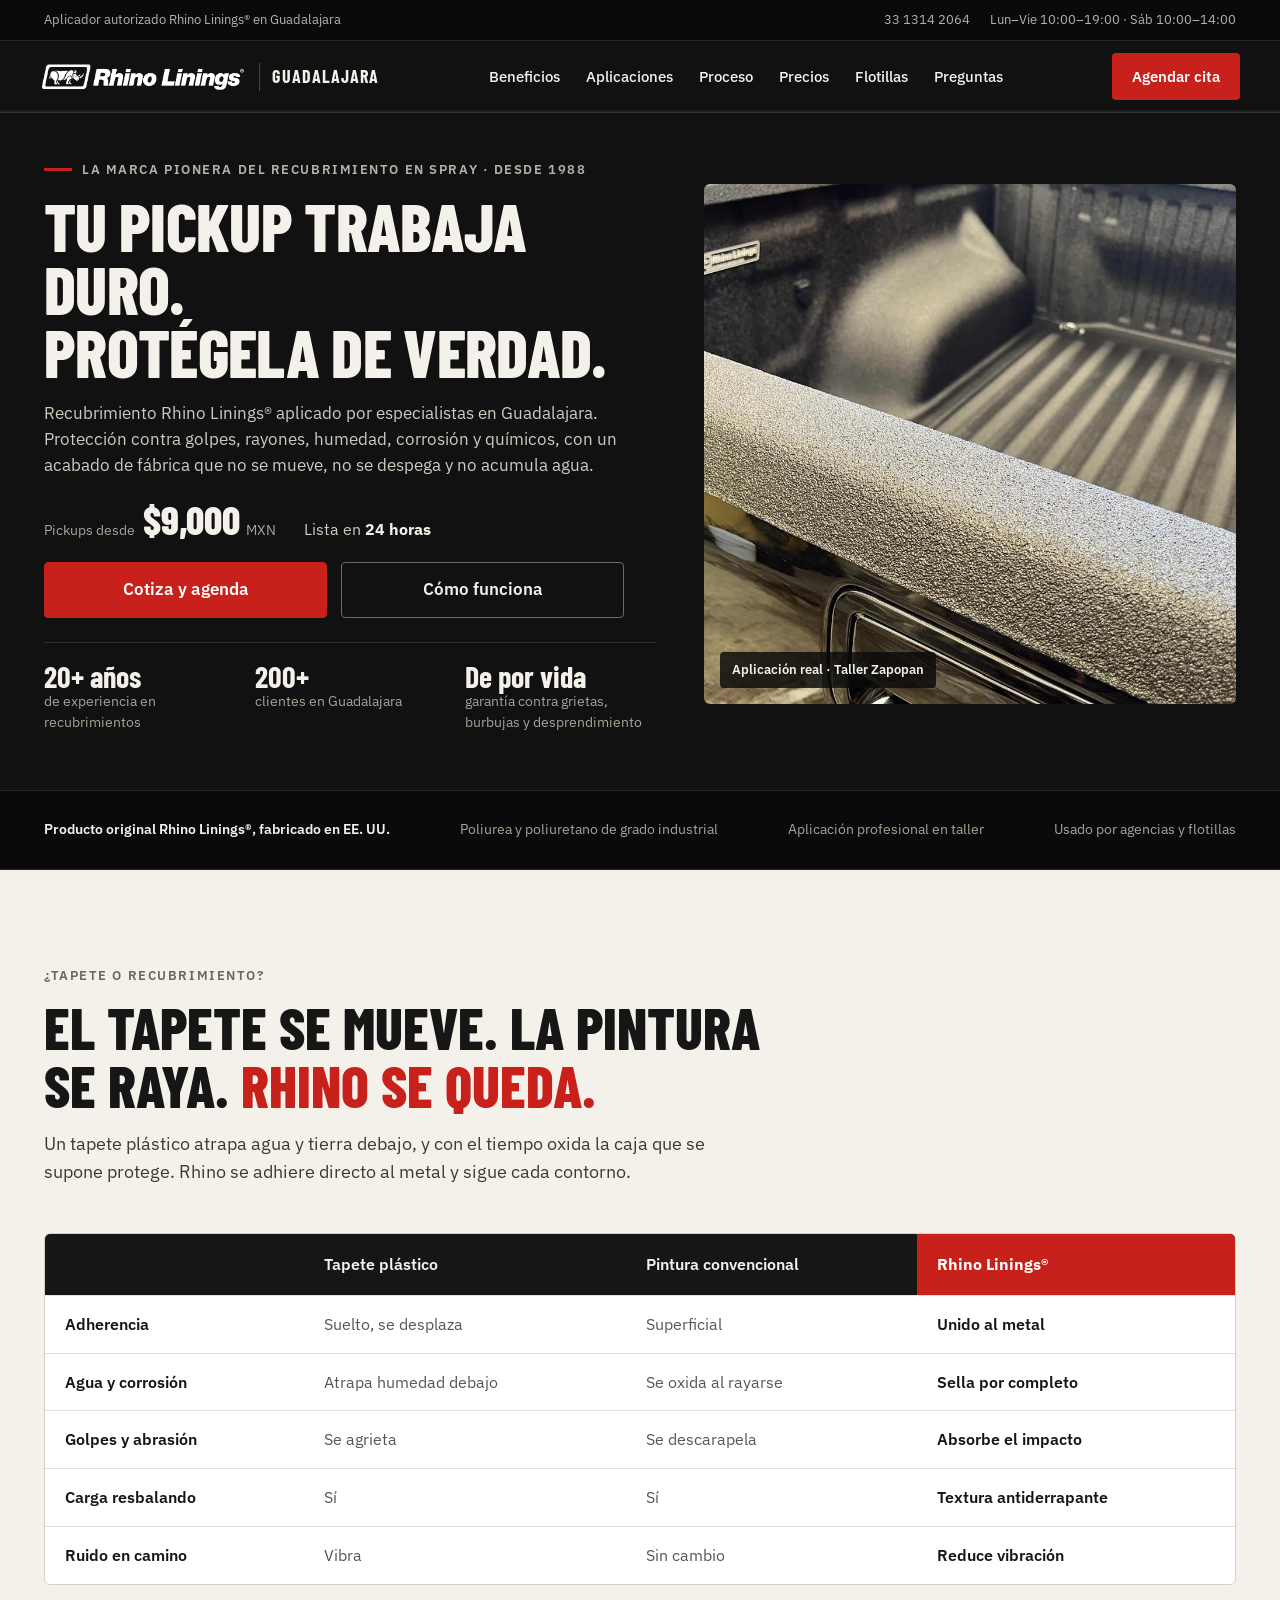
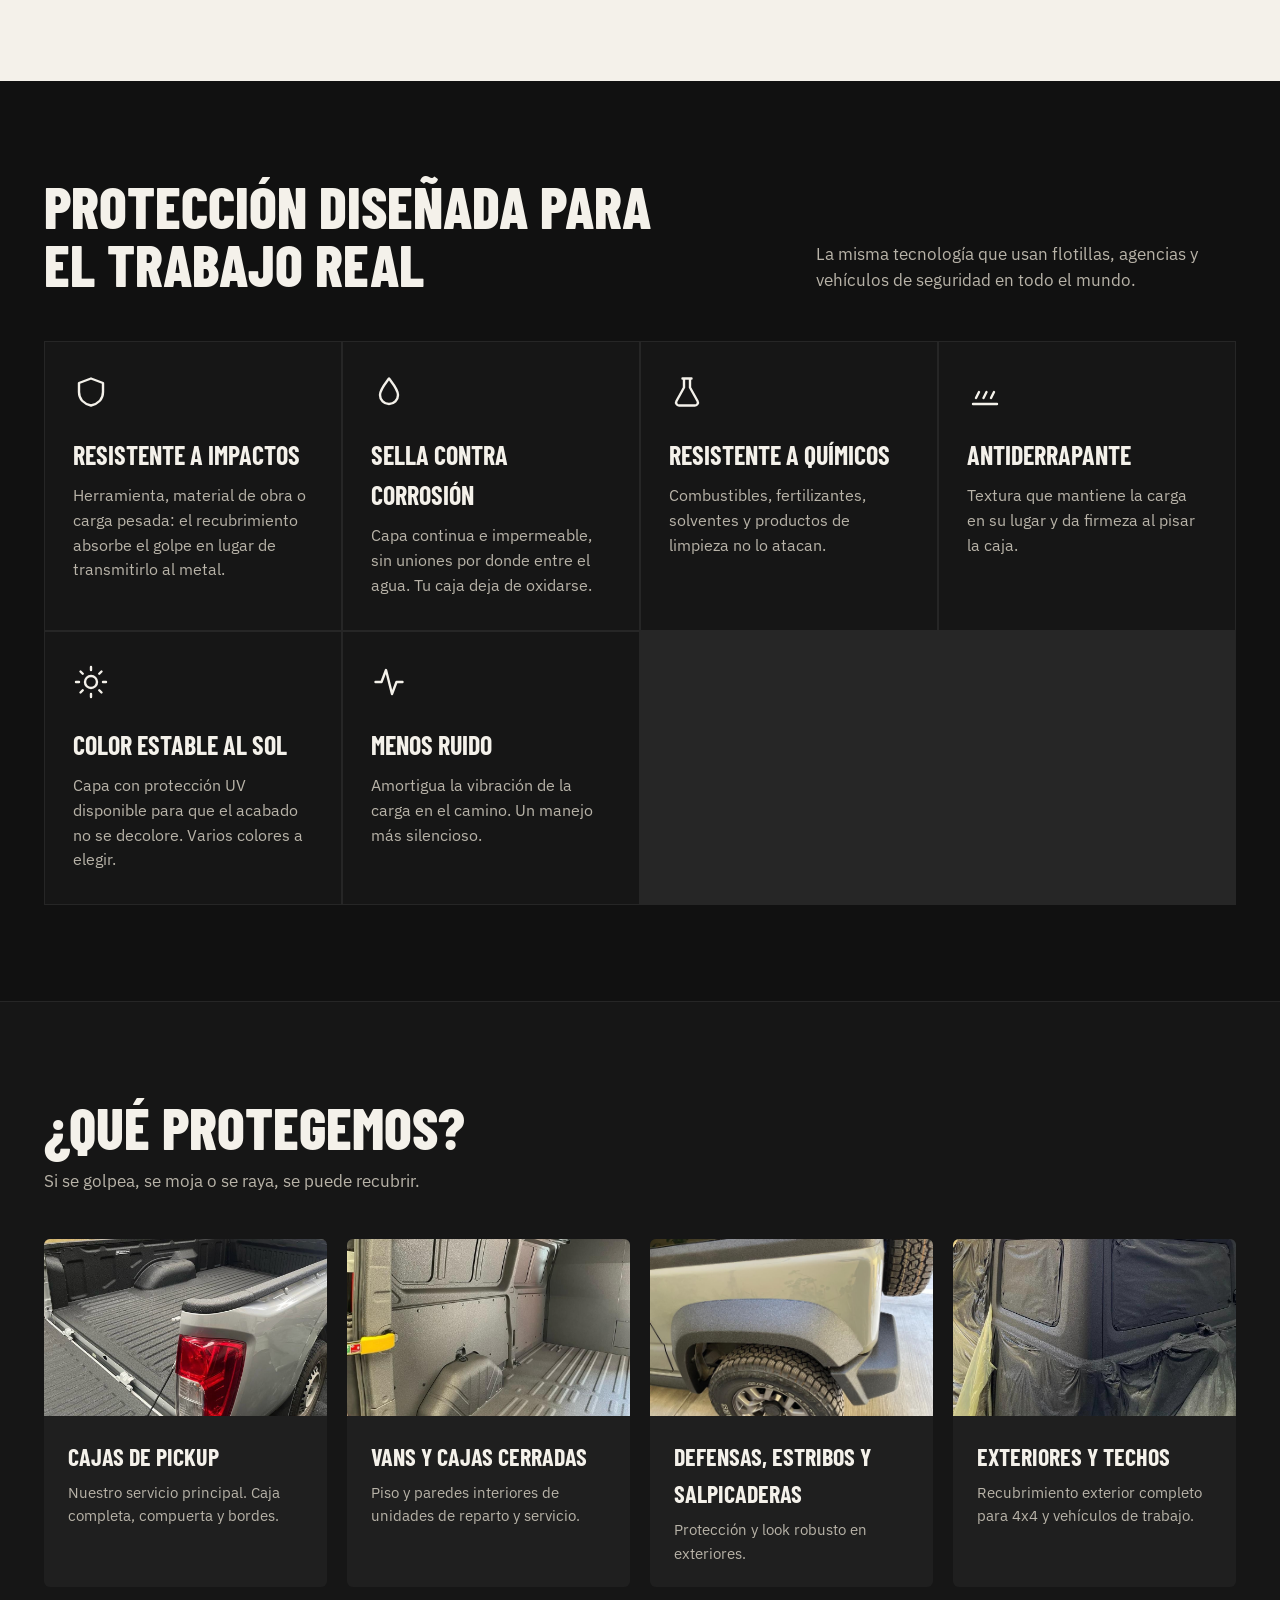
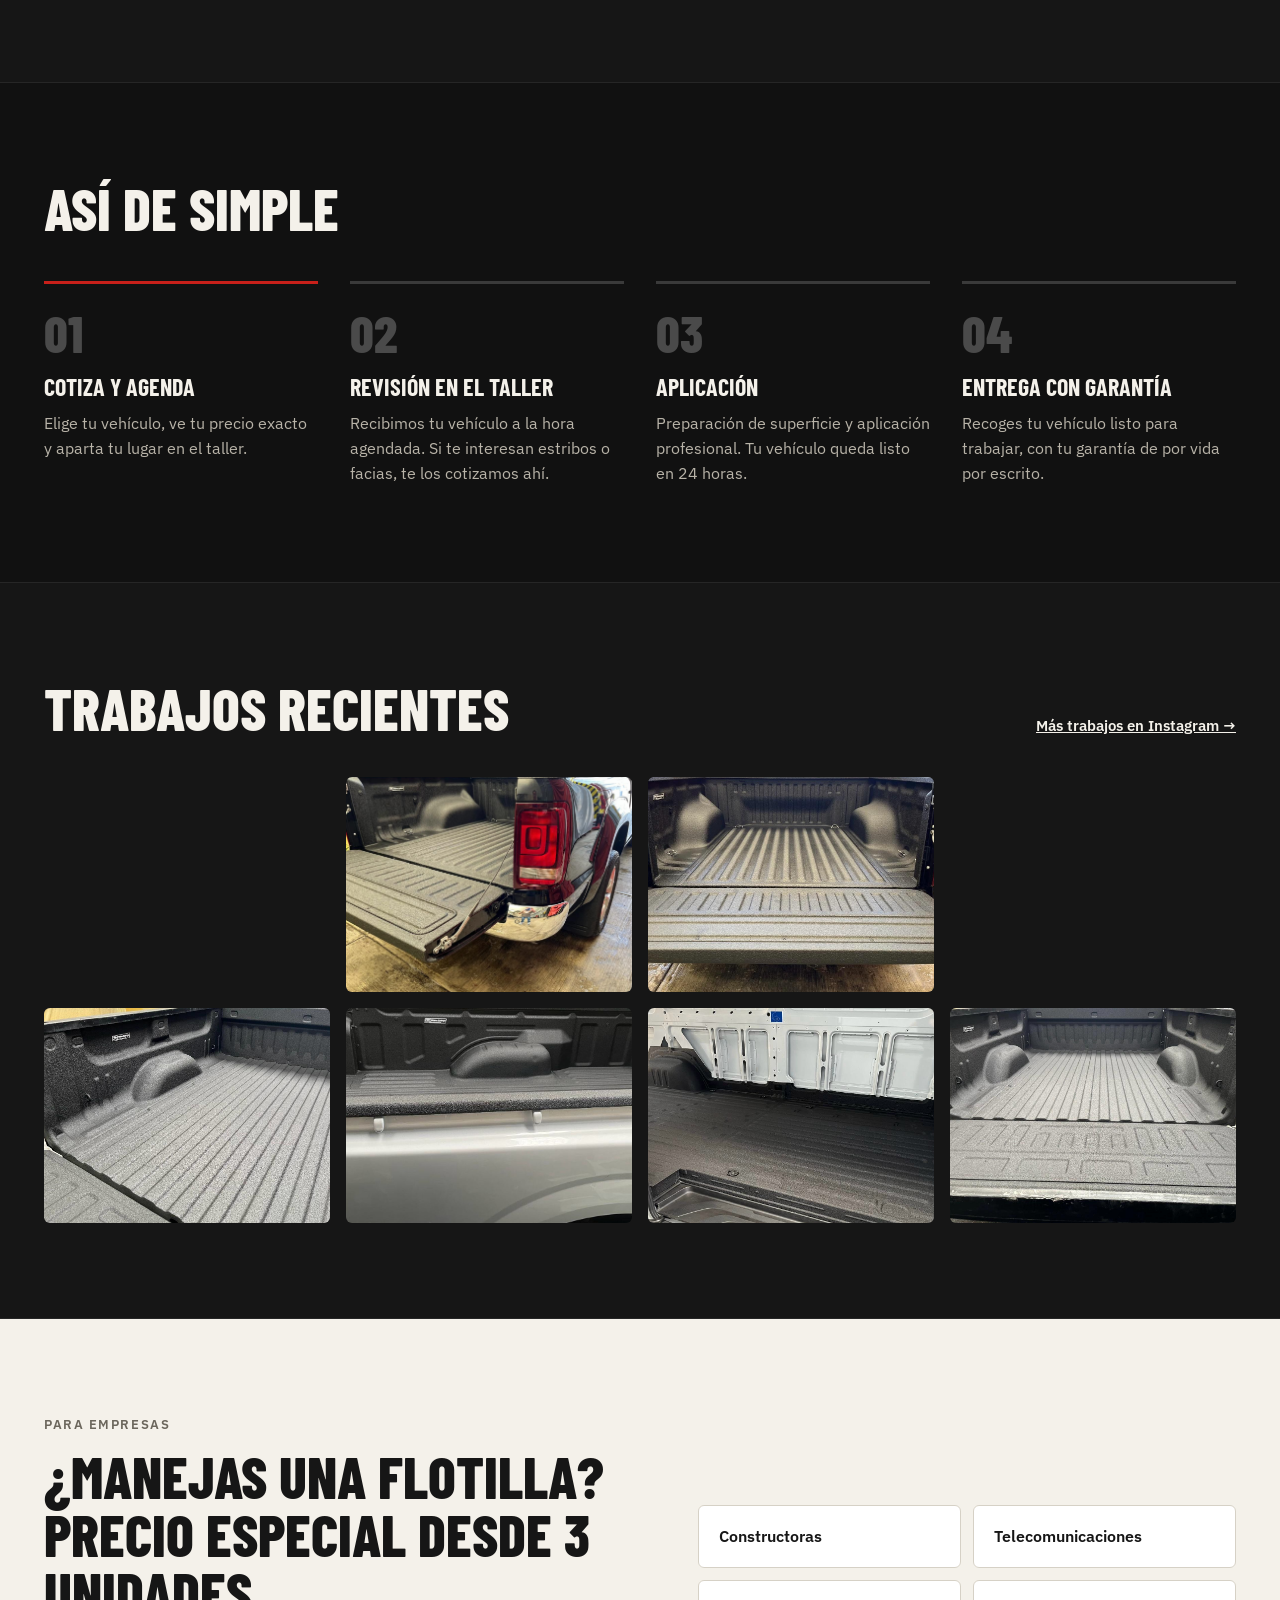
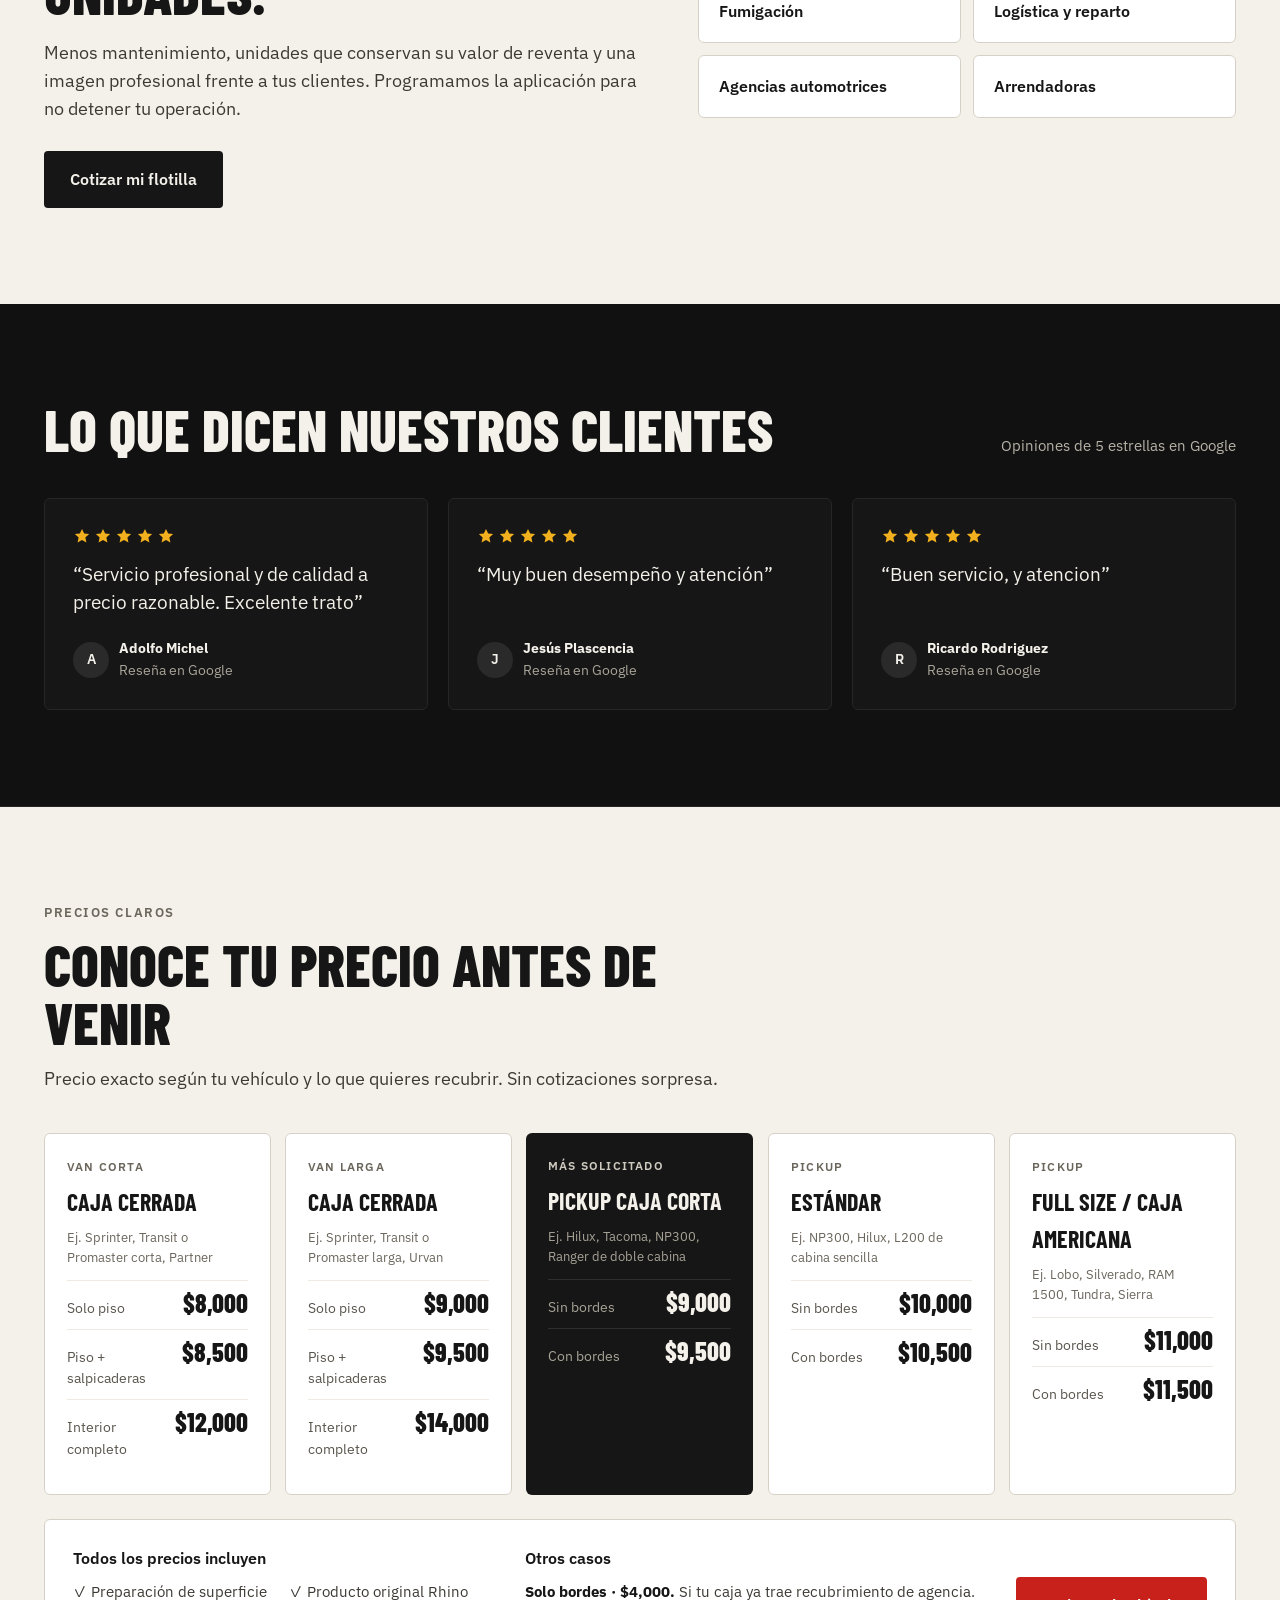
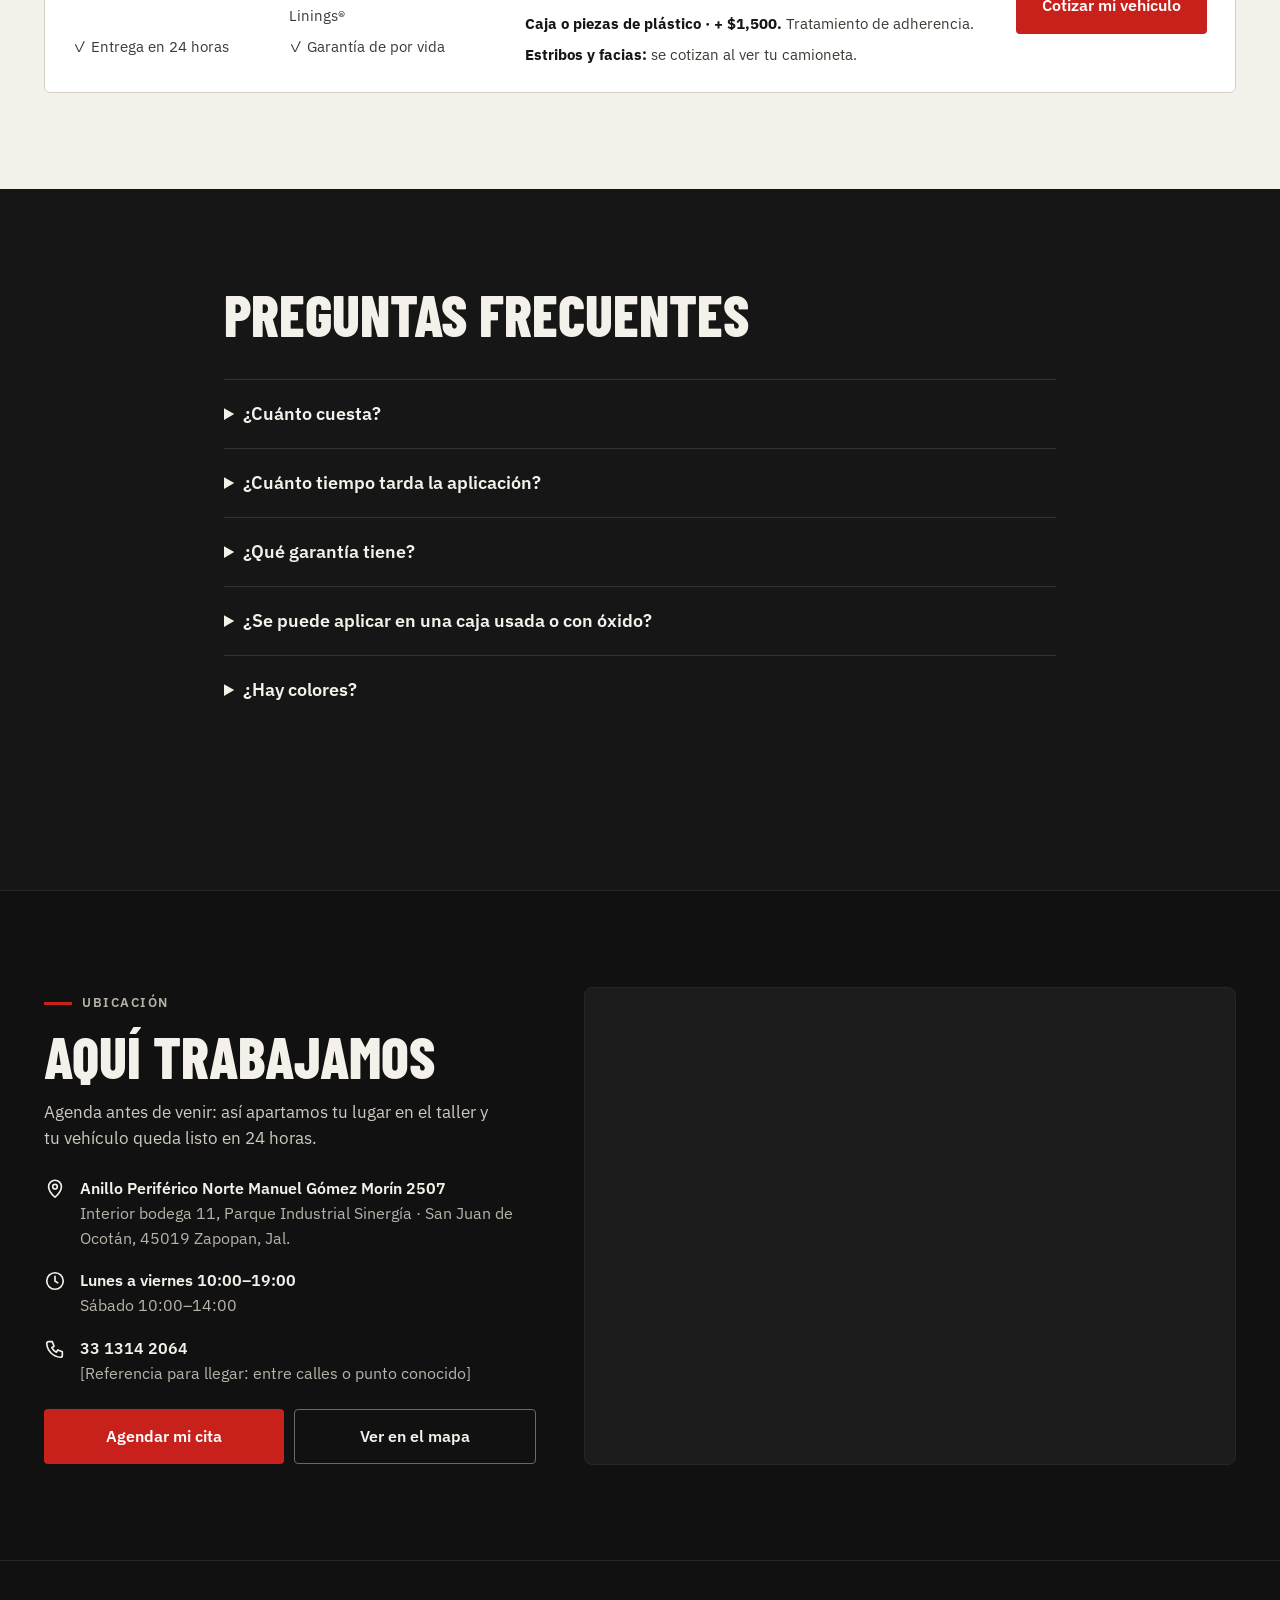
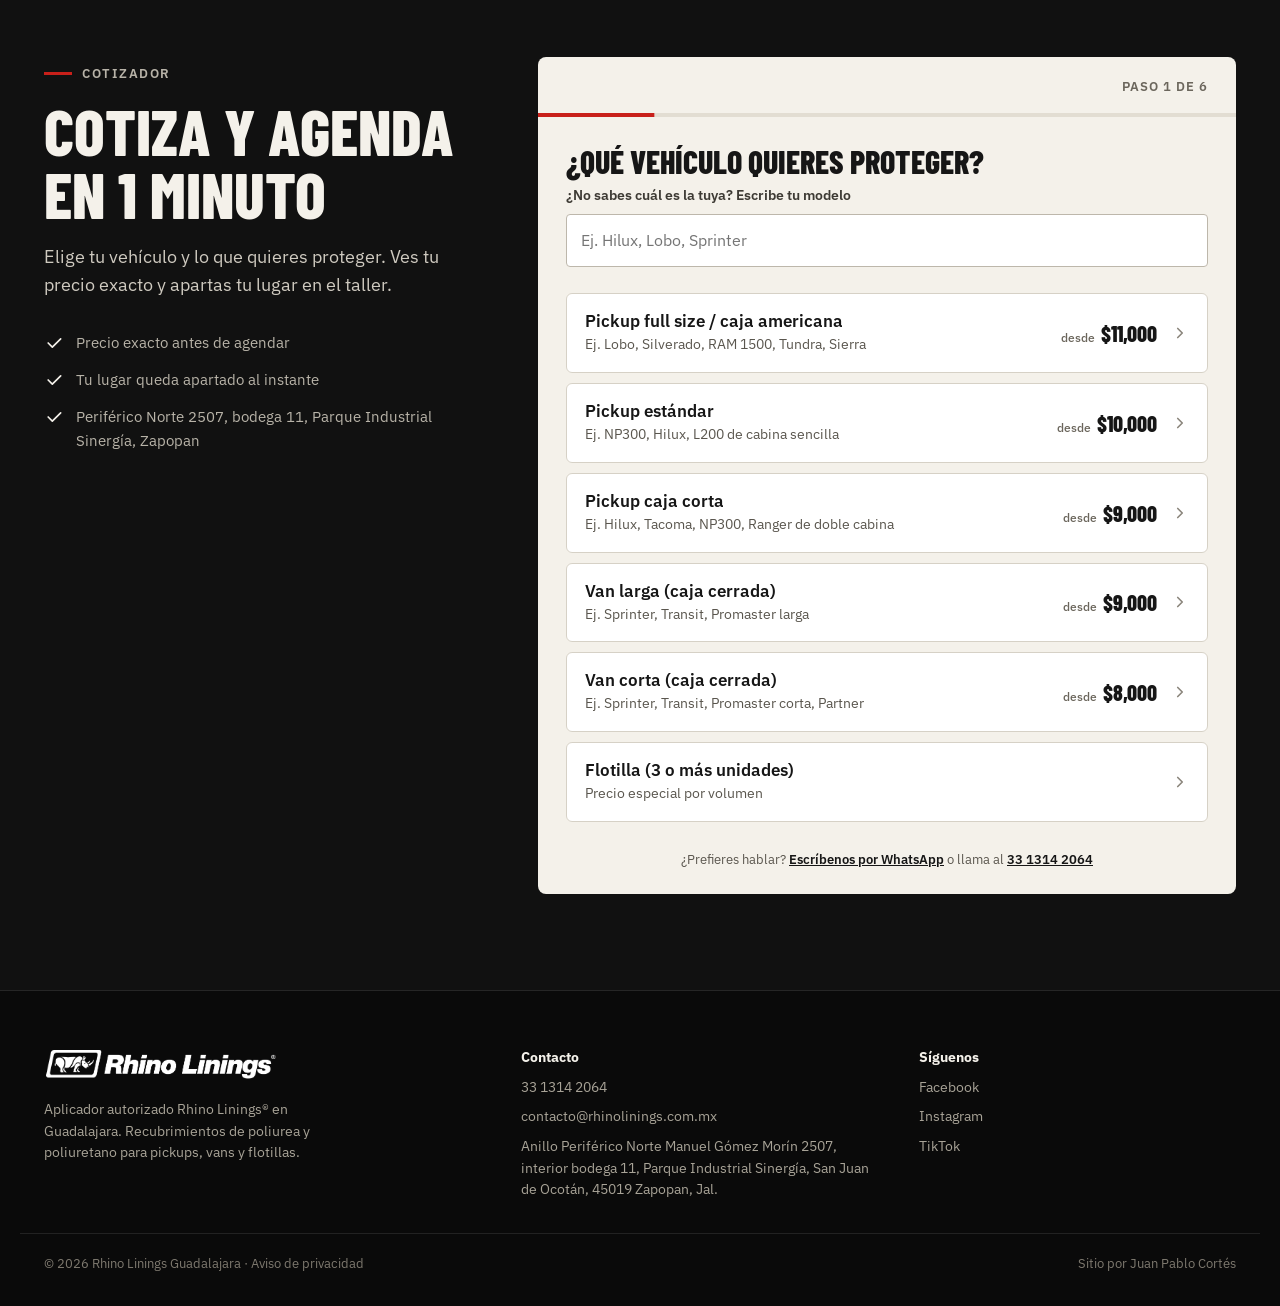
==== commit 5680f97f: "Precios finales sin IVA, promoción de octubre 10% con contador y buscador de modelo Co-Authored-By: " ====
--- a/site/index.html
+++ b/site/index.html
@@ -41,6 +41,11 @@
 
 <!-- HEADER -->
 <header style="position: sticky; top: 0; z-index: 10; background: rgba(17,17,17,0.94); border-bottom: 1px solid #262626">
+<a href="#agendar" class="rl-promo-bar" data-promo hidden>
+<span class="rl-promo-tag">Promo octubre</span>
+<span class="rl-promo-msg"><strong>10% de descuento</strong><span class="rl-promo-long"> instalando este mes</span></span>
+<span class="rl-promo-clock"><span class="rl-promo-long">Termina en </span><span data-countdown></span></span>
+</a>
 <div style="max-width: 1240px; margin: 0 auto; padding: 12px 20px; display: flex; flex-wrap: nowrap; gap: 16px; justify-content: space-between; align-items: center">
 <a href="#inicio" aria-label="Rhino Linings Guadalajara, inicio" style="text-decoration: none; display: flex; align-items: center; gap: 12px; flex: none">
 <img class="rl-logo-full" src="assets/img/logo-rhino-blanco.png" alt="" style="height: 30px; width: auto">
@@ -89,7 +94,7 @@
 <h1 class="load d2 rl-h1" style="font-family: 'Barlow Condensed', sans-serif; font-weight: 800; font-size: clamp(44px, 5.2vw, 72px); line-height: 0.95; letter-spacing: -0.01em; text-transform: uppercase; margin: 0 0 16px">Tu pickup trabaja duro.<br>Protégela de verdad.</h1>
 <p class="load d3 rl-hero-p" style="font-size: 17px; color: #CFCAC0; max-width: 580px; margin: 0 0 20px">Recubrimiento Rhino Linings® aplicado por especialistas en Guadalajara. Protección contra golpes, rayones, humedad, corrosión y químicos, con un acabado de fábrica que no se mueve, no se despega y no acumula agua.</p>
 <div class="load d4 rl-hero-price" style="display: flex; flex-wrap: wrap; gap: 8px 28px; align-items: baseline; margin: 0 0 20px">
-<div><span style="font-size: 14px; color: #A8A397; margin-right: 8px">Pickups desde</span><span style="font-family: 'Barlow Condensed', sans-serif; font-weight: 800; font-size: 40px; line-height: 1">$9,000</span><span style="font-size: 14px; color: #A8A397; margin-left: 6px">MXN</span></div>
+<div><span style="font-size: 14px; color: #A8A397; margin-right: 8px">Pickups desde</span><span style="font-family: 'Barlow Condensed', sans-serif; font-weight: 800; font-size: 40px; line-height: 1" data-price="9000">$9,000</span><span style="font-size: 14px; color: #A8A397; margin-left: 6px">MXN</span></div>
 <div style="font-size: 16px; color: #CFCAC0">Lista en <strong style="color: #F4F1EA">24 horas</strong></div>
 </div>
 <div class="load d5 rl-hero-btns" style="display: flex; gap: 14px; margin-bottom: 24px; max-width: 580px">
@@ -324,33 +329,38 @@
 <h2 class="reveal" style="font-family: 'Barlow Condensed', sans-serif; font-weight: 800; font-size: clamp(36px, 4.6vw, 58px); line-height: 1; text-transform: uppercase; margin: 0 0 14px">Conoce tu precio antes de venir</h2>
 <p style="font-size: 18px; color: #3D3A34; margin: 0">Precio exacto según tu vehículo y lo que quieres recubrir. Sin cotizaciones sorpresa.</p>
 </div>
-<div style="font-size: 14px; color: #5A564E; max-width: 300px">Precios en MXN, sin IVA. Si necesitas factura se agrega el 16%.</div>
+<div class="rl-promo-box" data-promo hidden><div class="rl-promo-box-t">Promoción de octubre · 10% de descuento</div><div>Instalando a más tardar el 31 de octubre. Termina en <span data-countdown></span></div></div>
 </div>
 <div style="display: grid; grid-template-columns: repeat(auto-fit, minmax(min(210px, 100%), 1fr)); gap: 14px; margin-bottom: 24px">
 <div class="reveal" style="background: #FFFFFF; border: 1px solid #D6D1C6; border-radius: 6px; padding: 24px 22px; display: flex; flex-direction: column; gap: 6px">
 <div style="font-size: 12px; font-weight: 600; letter-spacing: 0.1em; text-transform: uppercase; color: #6B665C">Van corta</div>
 <h3 style="font-family: 'Barlow Condensed', sans-serif; font-size: 24px; font-weight: 700; text-transform: uppercase; margin: 0 0 4px">Caja cerrada</h3>
-<div><div style="display: flex; justify-content: space-between; align-items: baseline; gap: 10px; padding: 9px 0; border-top: 1px solid #EEEAE2"><span style="font-size: 14px; color: #5A564E">Solo piso</span><span style="font-family: 'Barlow Condensed', sans-serif; font-size: 26px; font-weight: 800; line-height: 1">$8,000</span></div><div style="display: flex; justify-content: space-between; align-items: baseline; gap: 10px; padding: 9px 0; border-top: 1px solid #EEEAE2"><span style="font-size: 14px; color: #5A564E">Piso + salpicaderas</span><span style="font-family: 'Barlow Condensed', sans-serif; font-size: 26px; font-weight: 800; line-height: 1">$8,500</span></div><div style="display: flex; justify-content: space-between; align-items: baseline; gap: 10px; padding: 9px 0; border-top: 1px solid #EEEAE2"><span style="font-size: 14px; color: #5A564E">Interior completo</span><span style="font-family: 'Barlow Condensed', sans-serif; font-size: 26px; font-weight: 800; line-height: 1">$12,000</span></div></div>
+<div class="rl-examples">Ej. Sprinter, Transit o Promaster corta, Partner</div>
+<div><div style="display: flex; justify-content: space-between; align-items: baseline; gap: 10px; padding: 9px 0; border-top: 1px solid #EEEAE2"><span style="font-size: 14px; color: #5A564E">Solo piso</span><span style="font-family: 'Barlow Condensed', sans-serif; font-size: 26px; font-weight: 800; line-height: 1" data-price="8000">$8,000</span></div><div style="display: flex; justify-content: space-between; align-items: baseline; gap: 10px; padding: 9px 0; border-top: 1px solid #EEEAE2"><span style="font-size: 14px; color: #5A564E">Piso + salpicaderas</span><span style="font-family: 'Barlow Condensed', sans-serif; font-size: 26px; font-weight: 800; line-height: 1" data-price="8500">$8,500</span></div><div style="display: flex; justify-content: space-between; align-items: baseline; gap: 10px; padding: 9px 0; border-top: 1px solid #EEEAE2"><span style="font-size: 14px; color: #5A564E">Interior completo</span><span style="font-family: 'Barlow Condensed', sans-serif; font-size: 26px; font-weight: 800; line-height: 1" data-price="12000">$12,000</span></div></div>
 </div>
 <div class="reveal" style="background: #FFFFFF; border: 1px solid #D6D1C6; border-radius: 6px; padding: 24px 22px; display: flex; flex-direction: column; gap: 6px">
 <div style="font-size: 12px; font-weight: 600; letter-spacing: 0.1em; text-transform: uppercase; color: #6B665C">Van larga</div>
 <h3 style="font-family: 'Barlow Condensed', sans-serif; font-size: 24px; font-weight: 700; text-transform: uppercase; margin: 0 0 4px">Caja cerrada</h3>
-<div><div style="display: flex; justify-content: space-between; align-items: baseline; gap: 10px; padding: 9px 0; border-top: 1px solid #EEEAE2"><span style="font-size: 14px; color: #5A564E">Solo piso</span><span style="font-family: 'Barlow Condensed', sans-serif; font-size: 26px; font-weight: 800; line-height: 1">$9,000</span></div><div style="display: flex; justify-content: space-between; align-items: baseline; gap: 10px; padding: 9px 0; border-top: 1px solid #EEEAE2"><span style="font-size: 14px; color: #5A564E">Piso + salpicaderas</span><span style="font-family: 'Barlow Condensed', sans-serif; font-size: 26px; font-weight: 800; line-height: 1">$9,500</span></div><div style="display: flex; justify-content: space-between; align-items: baseline; gap: 10px; padding: 9px 0; border-top: 1px solid #EEEAE2"><span style="font-size: 14px; color: #5A564E">Interior completo</span><span style="font-family: 'Barlow Condensed', sans-serif; font-size: 26px; font-weight: 800; line-height: 1">$14,000</span></div></div>
-</div>
-<div class="reveal" style="background: #161616; color: #F4F1EA; border-radius: 6px; padding: 24px 22px; display: flex; flex-direction: column; gap: 6px">
+<div class="rl-examples">Ej. Sprinter, Transit o Promaster larga, Urvan</div>
+<div><div style="display: flex; justify-content: space-between; align-items: baseline; gap: 10px; padding: 9px 0; border-top: 1px solid #EEEAE2"><span style="font-size: 14px; color: #5A564E">Solo piso</span><span style="font-family: 'Barlow Condensed', sans-serif; font-size: 26px; font-weight: 800; line-height: 1" data-price="9000">$9,000</span></div><div style="display: flex; justify-content: space-between; align-items: baseline; gap: 10px; padding: 9px 0; border-top: 1px solid #EEEAE2"><span style="font-size: 14px; color: #5A564E">Piso + salpicaderas</span><span style="font-family: 'Barlow Condensed', sans-serif; font-size: 26px; font-weight: 800; line-height: 1" data-price="9500">$9,500</span></div><div style="display: flex; justify-content: space-between; align-items: baseline; gap: 10px; padding: 9px 0; border-top: 1px solid #EEEAE2"><span style="font-size: 14px; color: #5A564E">Interior completo</span><span style="font-family: 'Barlow Condensed', sans-serif; font-size: 26px; font-weight: 800; line-height: 1" data-price="14000">$14,000</span></div></div>
+</div>
+<div class="reveal rl-dark" style="background: #161616; color: #F4F1EA; border-radius: 6px; padding: 24px 22px; display: flex; flex-direction: column; gap: 6px">
 <div style="font-size: 12px; font-weight: 600; letter-spacing: 0.1em; text-transform: uppercase; color: #CFCAC0">Más solicitado</div>
 <h3 style="font-family: 'Barlow Condensed', sans-serif; font-size: 24px; font-weight: 700; text-transform: uppercase; margin: 0 0 4px">Pickup caja corta</h3>
-<div><div style="display: flex; justify-content: space-between; align-items: baseline; gap: 10px; padding: 9px 0; border-top: 1px solid #2E2E2E"><span style="font-size: 14px; color: #A8A397">Sin bordes</span><span style="font-family: 'Barlow Condensed', sans-serif; font-size: 26px; font-weight: 800; line-height: 1">$9,000</span></div><div style="display: flex; justify-content: space-between; align-items: baseline; gap: 10px; padding: 9px 0; border-top: 1px solid #2E2E2E"><span style="font-size: 14px; color: #A8A397">Con bordes</span><span style="font-family: 'Barlow Condensed', sans-serif; font-size: 26px; font-weight: 800; line-height: 1">$9,500</span></div></div>
+<div class="rl-examples">Ej. Hilux, Tacoma, NP300, Ranger de doble cabina</div>
+<div><div style="display: flex; justify-content: space-between; align-items: baseline; gap: 10px; padding: 9px 0; border-top: 1px solid #2E2E2E"><span style="font-size: 14px; color: #A8A397">Sin bordes</span><span style="font-family: 'Barlow Condensed', sans-serif; font-size: 26px; font-weight: 800; line-height: 1" data-price="9000">$9,000</span></div><div style="display: flex; justify-content: space-between; align-items: baseline; gap: 10px; padding: 9px 0; border-top: 1px solid #2E2E2E"><span style="font-size: 14px; color: #A8A397">Con bordes</span><span style="font-family: 'Barlow Condensed', sans-serif; font-size: 26px; font-weight: 800; line-height: 1" data-price="9500">$9,500</span></div></div>
 </div>
 <div class="reveal" style="background: #FFFFFF; border: 1px solid #D6D1C6; border-radius: 6px; padding: 24px 22px; display: flex; flex-direction: column; gap: 6px">
 <div style="font-size: 12px; font-weight: 600; letter-spacing: 0.1em; text-transform: uppercase; color: #6B665C">Pickup</div>
 <h3 style="font-family: 'Barlow Condensed', sans-serif; font-size: 24px; font-weight: 700; text-transform: uppercase; margin: 0 0 4px">Estándar</h3>
-<div><div style="display: flex; justify-content: space-between; align-items: baseline; gap: 10px; padding: 9px 0; border-top: 1px solid #EEEAE2"><span style="font-size: 14px; color: #5A564E">Sin bordes</span><span style="font-family: 'Barlow Condensed', sans-serif; font-size: 26px; font-weight: 800; line-height: 1">$10,000</span></div><div style="display: flex; justify-content: space-between; align-items: baseline; gap: 10px; padding: 9px 0; border-top: 1px solid #EEEAE2"><span style="font-size: 14px; color: #5A564E">Con bordes</span><span style="font-family: 'Barlow Condensed', sans-serif; font-size: 26px; font-weight: 800; line-height: 1">$10,500</span></div></div>
+<div class="rl-examples">Ej. NP300, Hilux, L200 de cabina sencilla</div>
+<div><div style="display: flex; justify-content: space-between; align-items: baseline; gap: 10px; padding: 9px 0; border-top: 1px solid #EEEAE2"><span style="font-size: 14px; color: #5A564E">Sin bordes</span><span style="font-family: 'Barlow Condensed', sans-serif; font-size: 26px; font-weight: 800; line-height: 1" data-price="10000">$10,000</span></div><div style="display: flex; justify-content: space-between; align-items: baseline; gap: 10px; padding: 9px 0; border-top: 1px solid #EEEAE2"><span style="font-size: 14px; color: #5A564E">Con bordes</span><span style="font-family: 'Barlow Condensed', sans-serif; font-size: 26px; font-weight: 800; line-height: 1" data-price="10500">$10,500</span></div></div>
 </div>
 <div class="reveal" style="background: #FFFFFF; border: 1px solid #D6D1C6; border-radius: 6px; padding: 24px 22px; display: flex; flex-direction: column; gap: 6px">
 <div style="font-size: 12px; font-weight: 600; letter-spacing: 0.1em; text-transform: uppercase; color: #6B665C">Pickup</div>
 <h3 style="font-family: 'Barlow Condensed', sans-serif; font-size: 24px; font-weight: 700; text-transform: uppercase; margin: 0 0 4px">Full size / caja americana</h3>
-<div><div style="display: flex; justify-content: space-between; align-items: baseline; gap: 10px; padding: 9px 0; border-top: 1px solid #EEEAE2"><span style="font-size: 14px; color: #5A564E">Sin bordes</span><span style="font-family: 'Barlow Condensed', sans-serif; font-size: 26px; font-weight: 800; line-height: 1">$11,000</span></div><div style="display: flex; justify-content: space-between; align-items: baseline; gap: 10px; padding: 9px 0; border-top: 1px solid #EEEAE2"><span style="font-size: 14px; color: #5A564E">Con bordes</span><span style="font-family: 'Barlow Condensed', sans-serif; font-size: 26px; font-weight: 800; line-height: 1">$11,500</span></div></div>
+<div class="rl-examples">Ej. Lobo, Silverado, RAM 1500, Tundra, Sierra</div>
+<div><div style="display: flex; justify-content: space-between; align-items: baseline; gap: 10px; padding: 9px 0; border-top: 1px solid #EEEAE2"><span style="font-size: 14px; color: #5A564E">Sin bordes</span><span style="font-family: 'Barlow Condensed', sans-serif; font-size: 26px; font-weight: 800; line-height: 1" data-price="11000">$11,000</span></div><div style="display: flex; justify-content: space-between; align-items: baseline; gap: 10px; padding: 9px 0; border-top: 1px solid #EEEAE2"><span style="font-size: 14px; color: #5A564E">Con bordes</span><span style="font-family: 'Barlow Condensed', sans-serif; font-size: 26px; font-weight: 800; line-height: 1" data-price="11500">$11,500</span></div></div>
 </div>
 </div>
 <div style="display: flex; flex-wrap: wrap; gap: 28px; background: #FFFFFF; border: 1px solid #D6D1C6; border-radius: 6px; padding: 26px 28px">
@@ -362,7 +372,7 @@
 </div>
 <div style="flex: 1 1 300px; min-width: 0; font-size: 15px; color: #3D3A34; display: flex; flex-direction: column; gap: 8px">
 <h3 style="font-size: 16px; font-weight: 600; margin: 0 0 2px; color: #161616">Otros casos</h3>
-<div><strong style="color: #161616">Solo bordes · $4,000.</strong> Si tu caja ya trae recubrimiento de agencia.</div>
+<div><strong style="color: #161616">Solo bordes · <span data-price="4000">$4,000</span>.</strong> Si tu caja ya trae recubrimiento de agencia.</div>
 <div><strong style="color: #161616">Caja o piezas de plástico · + $1,500.</strong> Tratamiento de adherencia.</div>
 <div><strong style="color: #161616">Estribos y facias:</strong> se cotizan al ver tu camioneta.</div>
 </div>
@@ -377,7 +387,7 @@
 <h2 class="reveal" style="font-family: 'Barlow Condensed', sans-serif; font-weight: 800; font-size: clamp(36px, 4.6vw, 58px); line-height: 1; text-transform: uppercase; margin: 0 0 36px">Preguntas frecuentes</h2>
 <details class="reveal" style="border-top: 1px solid #333; padding: 20px 0">
 <summary style="cursor: pointer; font-size: 18px; font-weight: 600">¿Cuánto cuesta?</summary>
-<p style="margin: 12px 0 0; color: #B8B3A8">Pickups de $9,000 a $11,500 según el tamaño de la caja y si lleva bordes; vans de $8,000 a $14,000 según si es solo piso, piso con salpicaderas o interior completo. Usa el cotizador para ver tu precio exacto. Precios sin IVA; si necesitas factura se agrega el 16%.</p>
+<p style="margin: 12px 0 0; color: #B8B3A8">Pickups de $9,000 a $11,500 según el tamaño de la caja y si lleva bordes; vans de $8,000 a $14,000 según si es solo piso, piso con salpicaderas o interior completo. Usa el cotizador para ver tu precio exacto.</p>
 </details>
 <details class="reveal" style="border-top: 1px solid #333; padding: 20px 0">
 <summary style="cursor: pointer; font-size: 18px; font-weight: 600">¿Cuánto tiempo tarda la aplicación?</summary>
@@ -443,6 +453,7 @@
 <div style="display: inline-flex; align-items: center; gap: 10px; font-size: 13px; font-weight: 600; letter-spacing: 0.12em; text-transform: uppercase; color: #B8B3A8; margin-bottom: 16px"><span style="width: 28px; height: 3px; background: #C8201A"></span>Cotizador</div>
 <h2 class="reveal" style="font-family: 'Barlow Condensed', sans-serif; font-weight: 800; font-size: clamp(40px, 5vw, 66px); line-height: 0.98; text-transform: uppercase; margin: 0 0 18px">Cotiza y agenda en 1 minuto</h2>
 <p style="font-size: 18px; color: #CFCAC0; margin: 0 0 32px">Elige tu vehículo y lo que quieres proteger. Ves tu precio exacto y apartas tu lugar en el taller.</p>
+<div class="rl-promo-box rl-promo-dark" data-promo hidden><div class="rl-promo-box-t">10% de descuento instalando en octubre</div><div>Ya aparece aplicado en tu cotización. Termina en <span data-countdown></span></div></div>
 <div style="display: flex; flex-direction: column; gap: 14px; font-size: 15px; color: #B8B3A8">
 <div style="display: flex; gap: 12px; align-items: flex-start"><svg aria-hidden="true" width="20" height="20" viewBox="0 0 24 24" fill="none" stroke="#F4F1EA" stroke-width="2" stroke-linecap="round" stroke-linejoin="round" style="flex: none; margin-top: 2px"><path d="M5 12l5 5L20 7"></path></svg><span>Precio exacto antes de agendar</span></div>
 <div style="display: flex; gap: 12px; align-items: flex-start"><svg aria-hidden="true" width="20" height="20" viewBox="0 0 24 24" fill="none" stroke="#F4F1EA" stroke-width="2" stroke-linecap="round" stroke-linejoin="round" style="flex: none; margin-top: 2px"><path d="M5 12l5 5L20 7"></path></svg><span>Tu lugar queda apartado al instante</span></div>
--- a/site/assets/css/styles.css
+++ b/site/assets/css/styles.css
@@ -144,3 +144,56 @@
 @media (prefers-reduced-motion: reduce){.rl-in-fwd,.rl-in-back{animation:none}.rl-q-bar{transition:none}}
 .rl-sum-total span:last-child{white-space:nowrap}
 @media (max-width: 640px){.rl-sum-total{font-size:15px}.rl-sum-total span:last-child{font-size:30px}.rl-sum-total small{font-size:12px}}
+
+/* ---------- Promoción ---------- */
+.rl-promo-bar{display:flex;align-items:center;justify-content:center;flex-wrap:wrap;gap:4px 14px;background:#C8201A;color:#FFFFFF;text-decoration:none;font-size:14px;line-height:1.3;padding:8px 16px;text-align:center}
+.rl-promo-bar[hidden]{display:none}
+.rl-promo-bar:hover{background:#B01B16}
+.rl-promo-tag{font-family:'Barlow Condensed',sans-serif;font-weight:800;font-size:15px;letter-spacing:.08em;text-transform:uppercase;background:#FFFFFF;color:#C8201A;border-radius:3px;padding:1px 8px}
+.rl-promo-clock{font-variant-numeric:tabular-nums;white-space:nowrap}
+.rl-promo-clock b{font-family:'Barlow Condensed',sans-serif;font-size:17px;font-weight:800}
+.rl-promo-box{border-left:4px solid #C8201A;background:#FFFFFF;color:#3D3A34;border-radius:4px;padding:12px 16px;font-size:14px;max-width:340px}
+.rl-promo-box[hidden]{display:none}
+.rl-promo-box-t{font-weight:700;color:#C8201A;font-size:15px;margin-bottom:2px}
+.rl-promo-box [data-countdown]{font-variant-numeric:tabular-nums;white-space:nowrap;font-weight:600;color:#161616}
+.rl-promo-dark{background:#1C1C1C;color:#CFCAC0;max-width:none;margin:-12px 0 28px}
+.rl-promo-dark .rl-promo-box-t{color:#FF5A4E}
+.rl-promo-dark [data-countdown]{color:#F4F1EA}
+.rl-old{color:#8C877C;font-weight:600;font-size:.62em;text-decoration-thickness:2px;margin-right:2px}
+.rl-new{color:#C8201A}
+.rl-dark .rl-new,.rl-hero-price .rl-new{color:#FF5A4E}
+.rl-dark .rl-old,.rl-hero-price .rl-old{color:#8C877C}
+.rl-opt-price small{font-family:'IBM Plex Sans',sans-serif;font-size:12px;font-weight:500;color:#6B665C;margin-right:2px}
+.rl-sum-promo{color:#C8201A;font-weight:600}
+.rl-sum-promo small{color:#9A1C15}
+.rl-sum-total .rl-old{font-size:22px}
+.rl-sched-total .rl-old{font-size:18px}
+.rl-pill{position:relative}
+.rl-day-promo{position:absolute;top:-8px;right:-6px;background:#C8201A;color:#FFFFFF;font-size:11px;font-weight:700;line-height:1;padding:3px 5px;border-radius:3px}
+.rl-sched-warn{margin:16px 0 0;padding:10px 14px;background:#FBE9E7;border-radius:4px;color:#9A1C15;font-size:14px}
+.rl-examples{font-size:13px;color:#6B665C;margin:-2px 0 6px}
+.rl-dark .rl-examples{color:#A8A397}
+/* Buscador de modelo */
+.rl-find{margin:0 0 18px;display:flex;flex-direction:column;gap:8px}
+.rl-find label{font-size:14px;font-weight:600;color:#3D3A34}
+.rl-find .rl-input{width:100%;box-sizing:border-box}
+.rl-find-results{display:flex;flex-direction:column;gap:6px}
+.rl-find-hit{display:flex;justify-content:space-between;align-items:center;gap:12px;text-align:left;background:#FFFFFF;border:1px solid #161616;border-radius:4px;padding:10px 14px;font:inherit;font-size:15px;color:#161616;cursor:pointer}
+.rl-find-hit:hover{background:#161616;color:#FFFFFF}
+.rl-find-cat{font-weight:600;color:#C8201A;white-space:nowrap;font-size:14px}
+.rl-find-hit:hover .rl-find-cat{color:#FF8A80}
+.rl-find-none{margin:0;font-size:14px;color:#6B665C}
+@media (max-width:640px){
+  .rl-promo-long{display:none}
+  .rl-promo-bar{gap:2px 10px;font-size:13px;padding:7px 12px}
+  .rl-find-hit{flex-direction:column;align-items:flex-start;gap:2px}
+}
+.rl-has-promo [id]{scroll-margin-top:124px}
+.rl-sum-row span:last-child{white-space:nowrap}
+@media (max-width:640px){
+  .rl-opt:not(.rl-opt-multi){display:grid;grid-template-columns:1fr auto;column-gap:12px;row-gap:6px;align-items:center}
+  .rl-opt:not(.rl-opt-multi) .rl-opt-text{grid-column:1;grid-row:1}
+  .rl-opt:not(.rl-opt-multi) .rl-opt-price{grid-column:1;grid-row:2;justify-self:start}
+  .rl-opt:not(.rl-opt-multi) .rl-opt-arrow{grid-column:2;grid-row:1 / span 2}
+  .rl-sched-total{flex-direction:column;align-items:flex-start;gap:4px}
+}
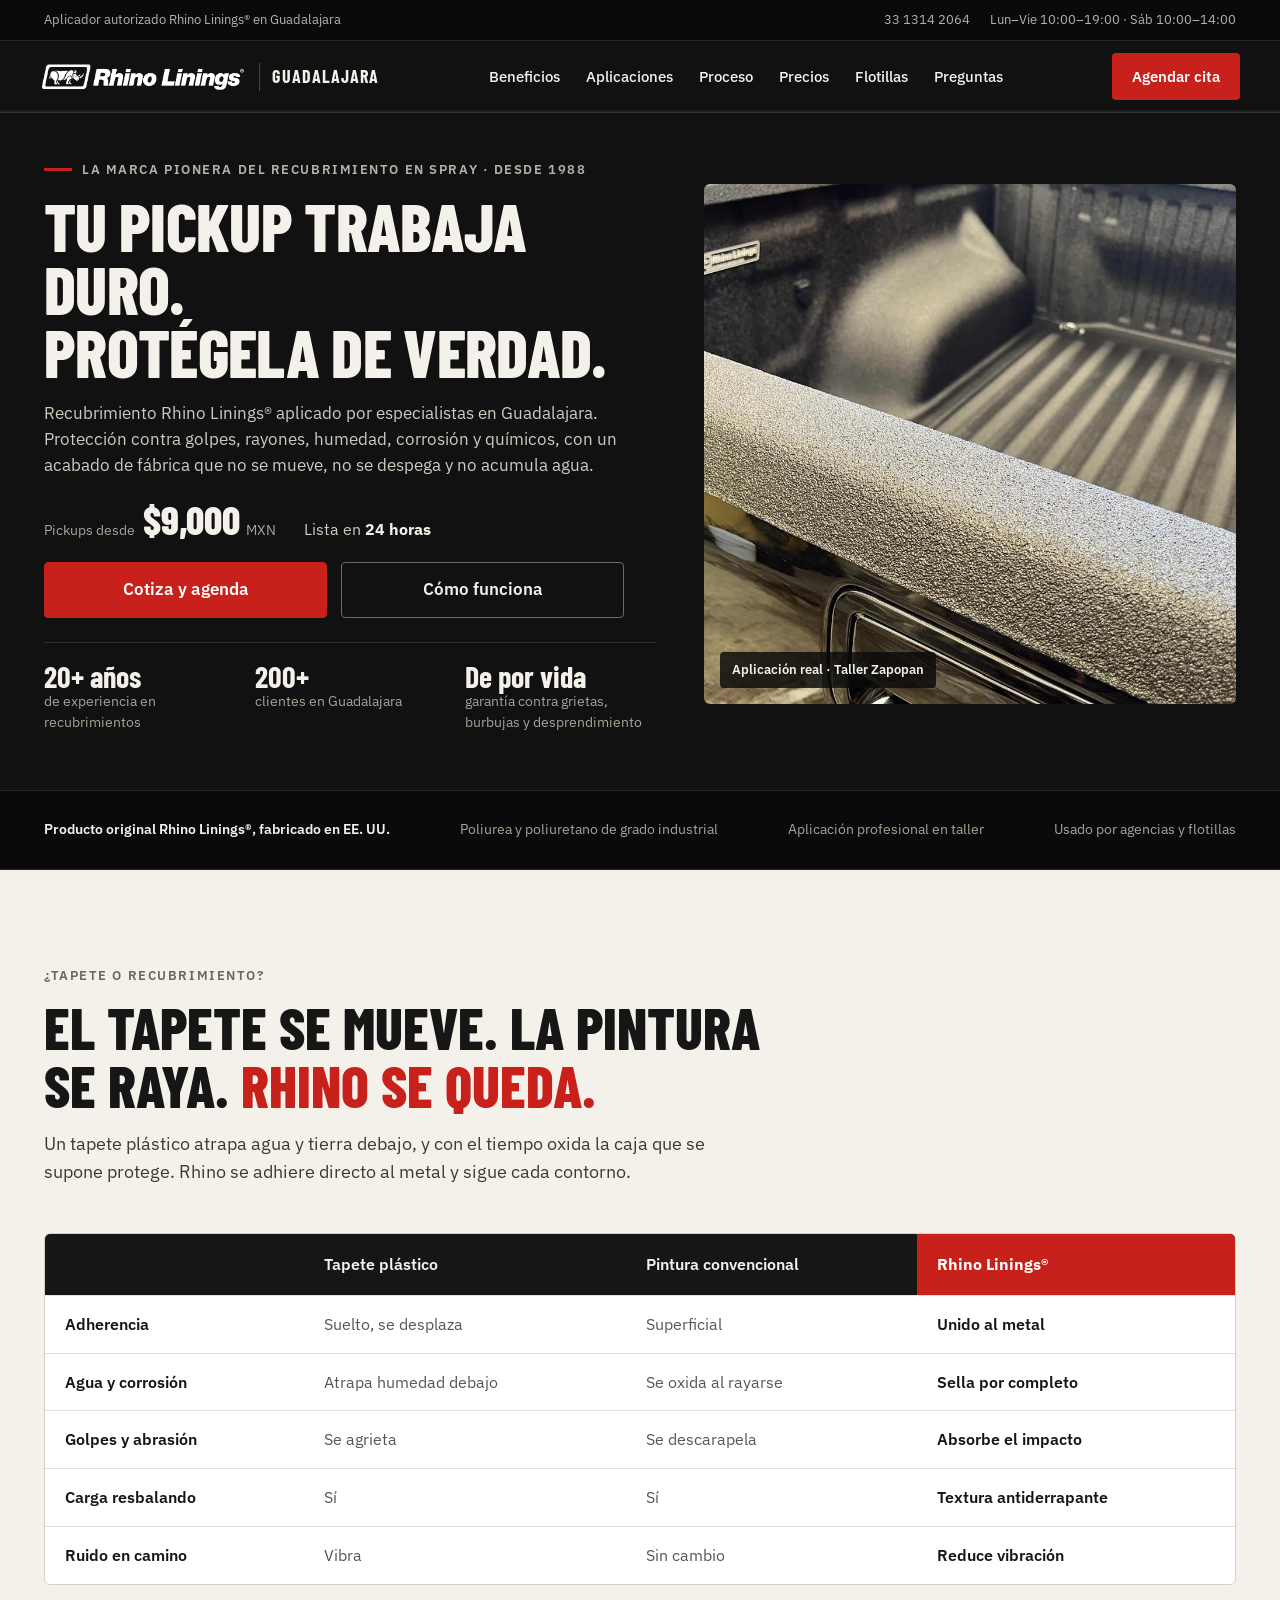
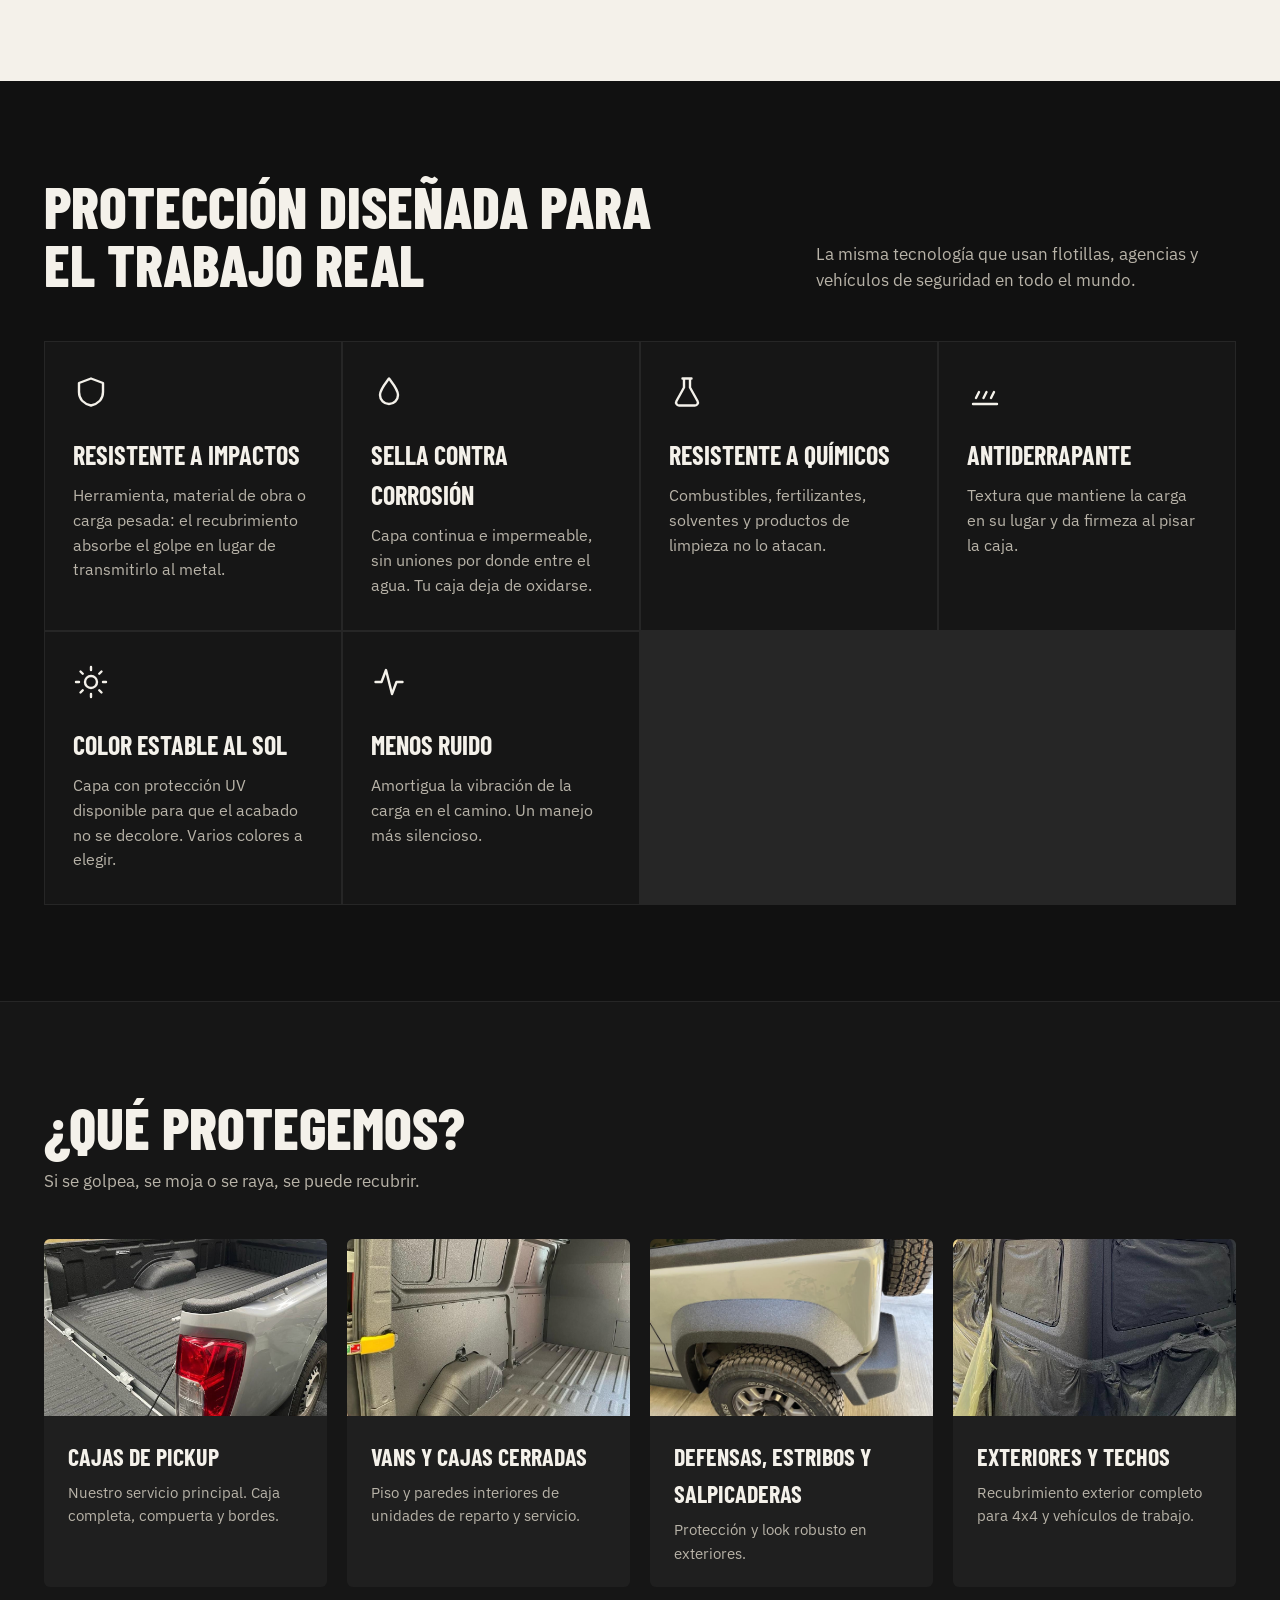
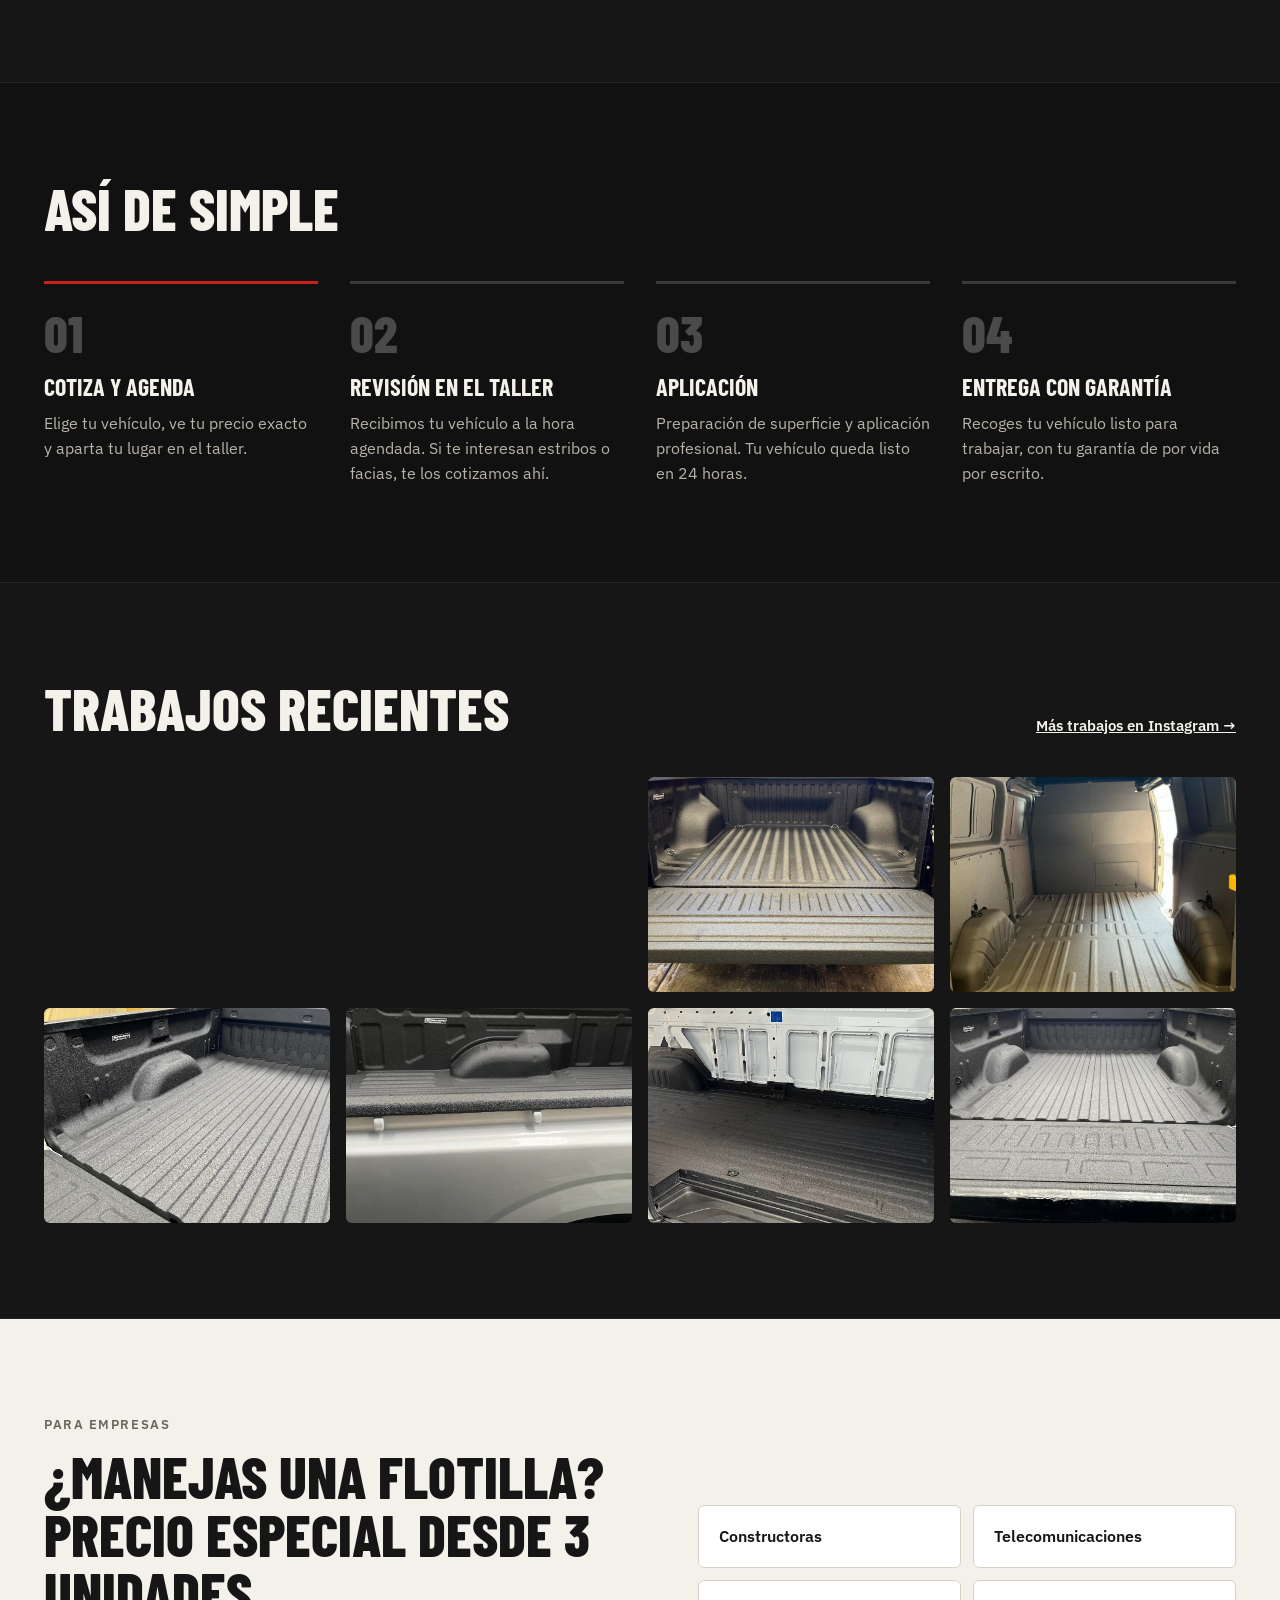
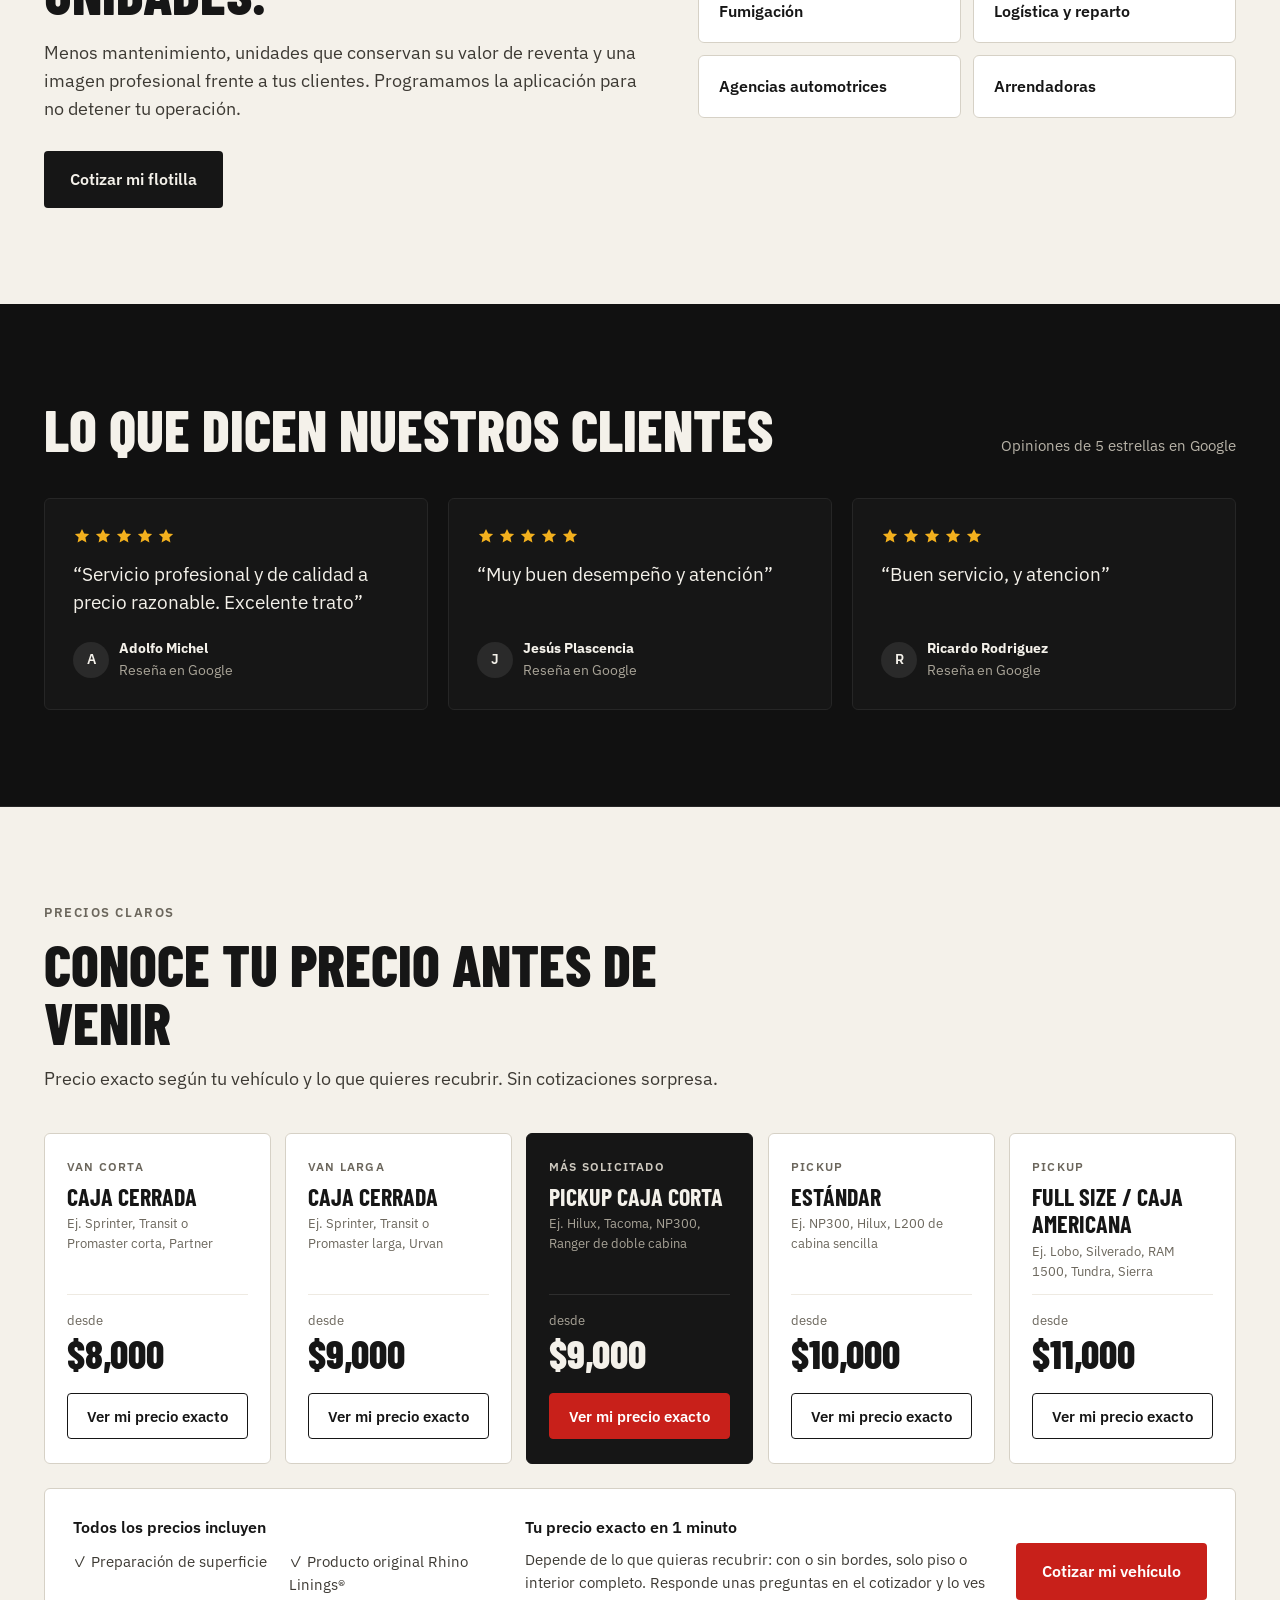
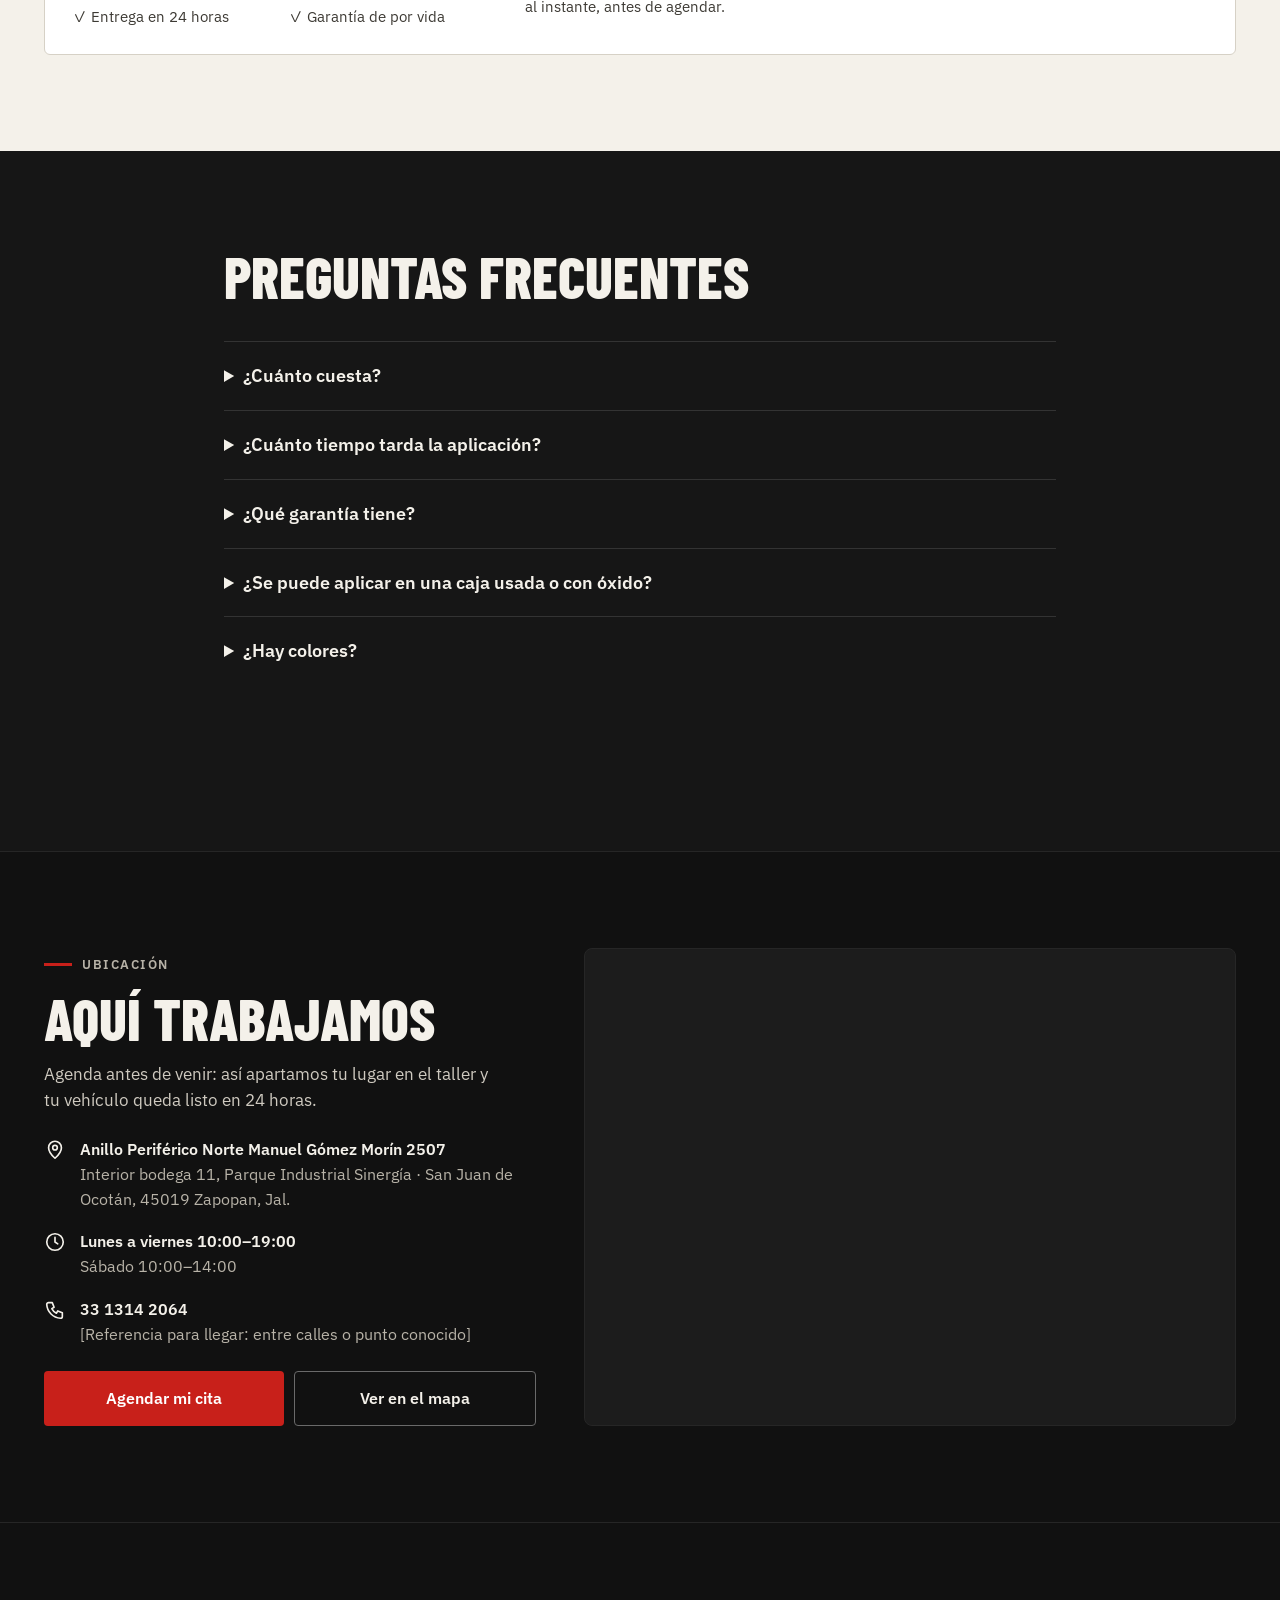
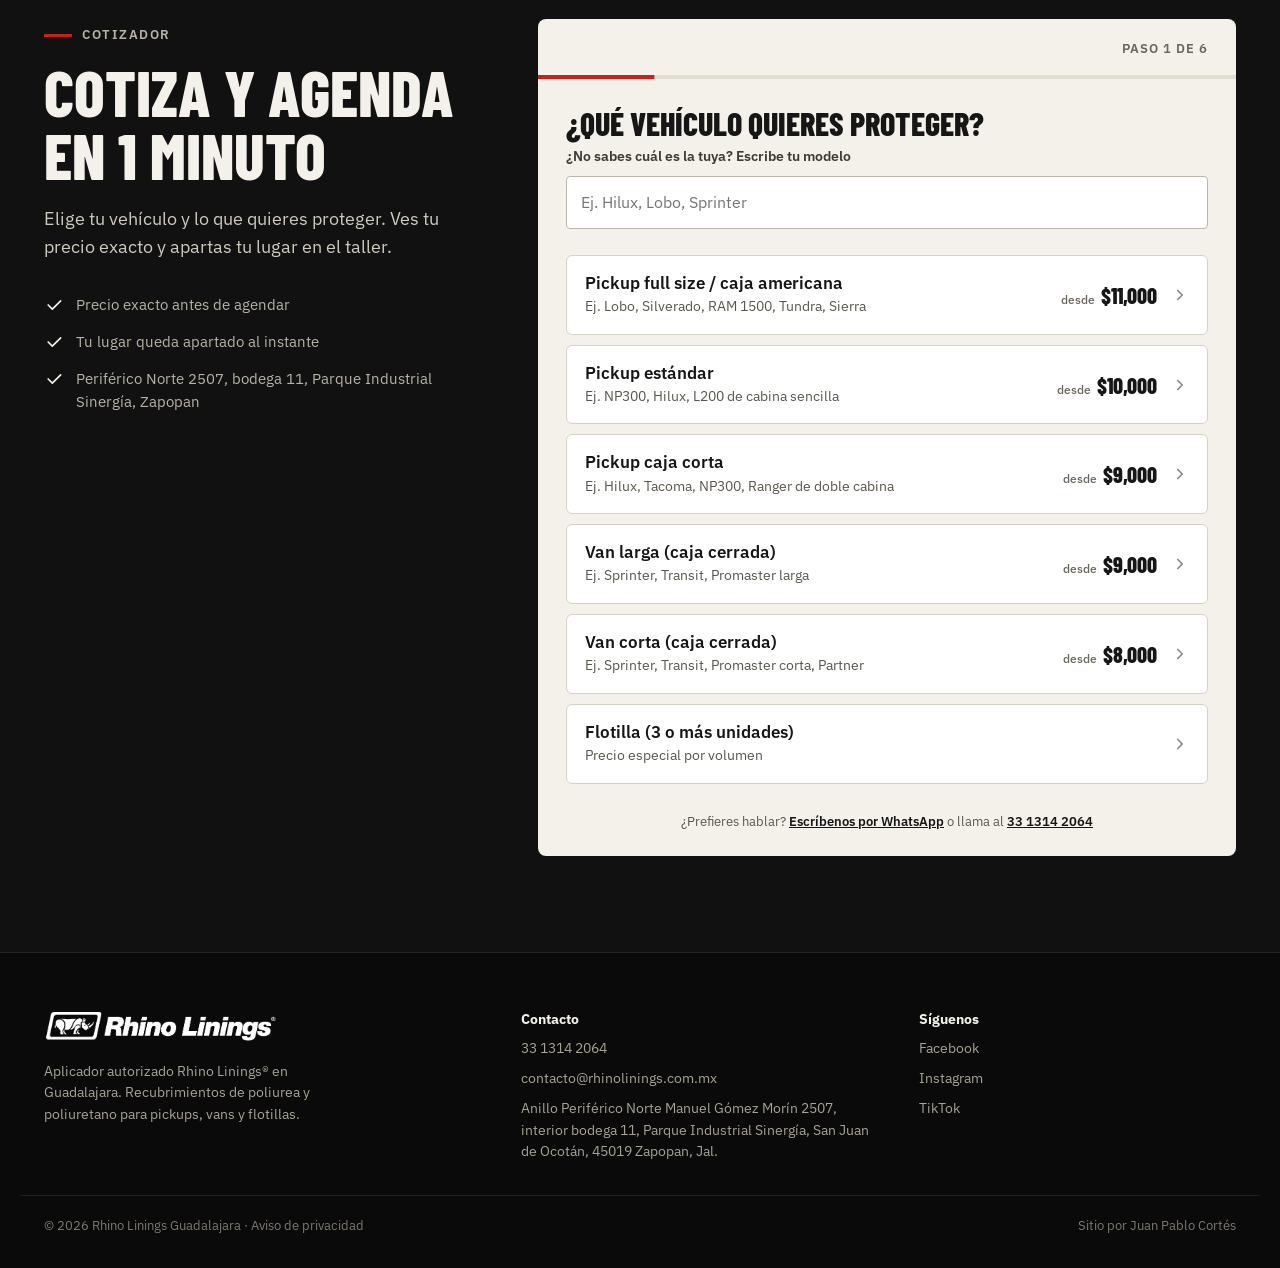
==== commit 2a48861d: "Precios: solo 'desde' con botón al cotizador; quitar campo de modelo del último paso Co-Authored-By:" ====
--- a/site/index.html
+++ b/site/index.html
@@ -332,35 +332,40 @@
 <div class="rl-promo-box" data-promo hidden><div class="rl-promo-box-t">Promoción de octubre · 10% de descuento</div><div>Instalando a más tardar el 31 de octubre. Termina en <span data-countdown></span></div></div>
 </div>
 <div style="display: grid; grid-template-columns: repeat(auto-fit, minmax(min(210px, 100%), 1fr)); gap: 14px; margin-bottom: 24px">
-<div class="reveal" style="background: #FFFFFF; border: 1px solid #D6D1C6; border-radius: 6px; padding: 24px 22px; display: flex; flex-direction: column; gap: 6px">
-<div style="font-size: 12px; font-weight: 600; letter-spacing: 0.1em; text-transform: uppercase; color: #6B665C">Van corta</div>
-<h3 style="font-family: 'Barlow Condensed', sans-serif; font-size: 24px; font-weight: 700; text-transform: uppercase; margin: 0 0 4px">Caja cerrada</h3>
+<div class="reveal rl-pcard">
+<div class="rl-pcard-lab">Van corta</div>
+<h3 class="rl-pcard-t">Caja cerrada</h3>
 <div class="rl-examples">Ej. Sprinter, Transit o Promaster corta, Partner</div>
-<div><div style="display: flex; justify-content: space-between; align-items: baseline; gap: 10px; padding: 9px 0; border-top: 1px solid #EEEAE2"><span style="font-size: 14px; color: #5A564E">Solo piso</span><span style="font-family: 'Barlow Condensed', sans-serif; font-size: 26px; font-weight: 800; line-height: 1" data-price="8000">$8,000</span></div><div style="display: flex; justify-content: space-between; align-items: baseline; gap: 10px; padding: 9px 0; border-top: 1px solid #EEEAE2"><span style="font-size: 14px; color: #5A564E">Piso + salpicaderas</span><span style="font-family: 'Barlow Condensed', sans-serif; font-size: 26px; font-weight: 800; line-height: 1" data-price="8500">$8,500</span></div><div style="display: flex; justify-content: space-between; align-items: baseline; gap: 10px; padding: 9px 0; border-top: 1px solid #EEEAE2"><span style="font-size: 14px; color: #5A564E">Interior completo</span><span style="font-family: 'Barlow Condensed', sans-serif; font-size: 26px; font-weight: 800; line-height: 1" data-price="12000">$12,000</span></div></div>
-</div>
-<div class="reveal" style="background: #FFFFFF; border: 1px solid #D6D1C6; border-radius: 6px; padding: 24px 22px; display: flex; flex-direction: column; gap: 6px">
-<div style="font-size: 12px; font-weight: 600; letter-spacing: 0.1em; text-transform: uppercase; color: #6B665C">Van larga</div>
-<h3 style="font-family: 'Barlow Condensed', sans-serif; font-size: 24px; font-weight: 700; text-transform: uppercase; margin: 0 0 4px">Caja cerrada</h3>
+<div class="rl-pcard-price"><span class="rl-pcard-from">desde</span><span class="rl-pcard-num" data-price="8000">$8,000</span></div>
+<a href="#agendar" data-quote-vehicle="van-corta" class="rl-btn rl-pcard-cta">Ver mi precio exacto</a>
+</div>
+<div class="reveal rl-pcard">
+<div class="rl-pcard-lab">Van larga</div>
+<h3 class="rl-pcard-t">Caja cerrada</h3>
 <div class="rl-examples">Ej. Sprinter, Transit o Promaster larga, Urvan</div>
-<div><div style="display: flex; justify-content: space-between; align-items: baseline; gap: 10px; padding: 9px 0; border-top: 1px solid #EEEAE2"><span style="font-size: 14px; color: #5A564E">Solo piso</span><span style="font-family: 'Barlow Condensed', sans-serif; font-size: 26px; font-weight: 800; line-height: 1" data-price="9000">$9,000</span></div><div style="display: flex; justify-content: space-between; align-items: baseline; gap: 10px; padding: 9px 0; border-top: 1px solid #EEEAE2"><span style="font-size: 14px; color: #5A564E">Piso + salpicaderas</span><span style="font-family: 'Barlow Condensed', sans-serif; font-size: 26px; font-weight: 800; line-height: 1" data-price="9500">$9,500</span></div><div style="display: flex; justify-content: space-between; align-items: baseline; gap: 10px; padding: 9px 0; border-top: 1px solid #EEEAE2"><span style="font-size: 14px; color: #5A564E">Interior completo</span><span style="font-family: 'Barlow Condensed', sans-serif; font-size: 26px; font-weight: 800; line-height: 1" data-price="14000">$14,000</span></div></div>
-</div>
-<div class="reveal rl-dark" style="background: #161616; color: #F4F1EA; border-radius: 6px; padding: 24px 22px; display: flex; flex-direction: column; gap: 6px">
-<div style="font-size: 12px; font-weight: 600; letter-spacing: 0.1em; text-transform: uppercase; color: #CFCAC0">Más solicitado</div>
-<h3 style="font-family: 'Barlow Condensed', sans-serif; font-size: 24px; font-weight: 700; text-transform: uppercase; margin: 0 0 4px">Pickup caja corta</h3>
+<div class="rl-pcard-price"><span class="rl-pcard-from">desde</span><span class="rl-pcard-num" data-price="9000">$9,000</span></div>
+<a href="#agendar" data-quote-vehicle="van-larga" class="rl-btn rl-pcard-cta">Ver mi precio exacto</a>
+</div>
+<div class="reveal rl-pcard rl-dark">
+<div class="rl-pcard-lab">Más solicitado</div>
+<h3 class="rl-pcard-t">Pickup caja corta</h3>
 <div class="rl-examples">Ej. Hilux, Tacoma, NP300, Ranger de doble cabina</div>
-<div><div style="display: flex; justify-content: space-between; align-items: baseline; gap: 10px; padding: 9px 0; border-top: 1px solid #2E2E2E"><span style="font-size: 14px; color: #A8A397">Sin bordes</span><span style="font-family: 'Barlow Condensed', sans-serif; font-size: 26px; font-weight: 800; line-height: 1" data-price="9000">$9,000</span></div><div style="display: flex; justify-content: space-between; align-items: baseline; gap: 10px; padding: 9px 0; border-top: 1px solid #2E2E2E"><span style="font-size: 14px; color: #A8A397">Con bordes</span><span style="font-family: 'Barlow Condensed', sans-serif; font-size: 26px; font-weight: 800; line-height: 1" data-price="9500">$9,500</span></div></div>
-</div>
-<div class="reveal" style="background: #FFFFFF; border: 1px solid #D6D1C6; border-radius: 6px; padding: 24px 22px; display: flex; flex-direction: column; gap: 6px">
-<div style="font-size: 12px; font-weight: 600; letter-spacing: 0.1em; text-transform: uppercase; color: #6B665C">Pickup</div>
-<h3 style="font-family: 'Barlow Condensed', sans-serif; font-size: 24px; font-weight: 700; text-transform: uppercase; margin: 0 0 4px">Estándar</h3>
+<div class="rl-pcard-price"><span class="rl-pcard-from">desde</span><span class="rl-pcard-num" data-price="9000">$9,000</span></div>
+<a href="#agendar" data-quote-vehicle="pickup-corta" class="rl-btn rl-pcard-cta">Ver mi precio exacto</a>
+</div>
+<div class="reveal rl-pcard">
+<div class="rl-pcard-lab">Pickup</div>
+<h3 class="rl-pcard-t">Estándar</h3>
 <div class="rl-examples">Ej. NP300, Hilux, L200 de cabina sencilla</div>
-<div><div style="display: flex; justify-content: space-between; align-items: baseline; gap: 10px; padding: 9px 0; border-top: 1px solid #EEEAE2"><span style="font-size: 14px; color: #5A564E">Sin bordes</span><span style="font-family: 'Barlow Condensed', sans-serif; font-size: 26px; font-weight: 800; line-height: 1" data-price="10000">$10,000</span></div><div style="display: flex; justify-content: space-between; align-items: baseline; gap: 10px; padding: 9px 0; border-top: 1px solid #EEEAE2"><span style="font-size: 14px; color: #5A564E">Con bordes</span><span style="font-family: 'Barlow Condensed', sans-serif; font-size: 26px; font-weight: 800; line-height: 1" data-price="10500">$10,500</span></div></div>
-</div>
-<div class="reveal" style="background: #FFFFFF; border: 1px solid #D6D1C6; border-radius: 6px; padding: 24px 22px; display: flex; flex-direction: column; gap: 6px">
-<div style="font-size: 12px; font-weight: 600; letter-spacing: 0.1em; text-transform: uppercase; color: #6B665C">Pickup</div>
-<h3 style="font-family: 'Barlow Condensed', sans-serif; font-size: 24px; font-weight: 700; text-transform: uppercase; margin: 0 0 4px">Full size / caja americana</h3>
+<div class="rl-pcard-price"><span class="rl-pcard-from">desde</span><span class="rl-pcard-num" data-price="10000">$10,000</span></div>
+<a href="#agendar" data-quote-vehicle="pickup-estandar" class="rl-btn rl-pcard-cta">Ver mi precio exacto</a>
+</div>
+<div class="reveal rl-pcard">
+<div class="rl-pcard-lab">Pickup</div>
+<h3 class="rl-pcard-t">Full size / caja americana</h3>
 <div class="rl-examples">Ej. Lobo, Silverado, RAM 1500, Tundra, Sierra</div>
-<div><div style="display: flex; justify-content: space-between; align-items: baseline; gap: 10px; padding: 9px 0; border-top: 1px solid #EEEAE2"><span style="font-size: 14px; color: #5A564E">Sin bordes</span><span style="font-family: 'Barlow Condensed', sans-serif; font-size: 26px; font-weight: 800; line-height: 1" data-price="11000">$11,000</span></div><div style="display: flex; justify-content: space-between; align-items: baseline; gap: 10px; padding: 9px 0; border-top: 1px solid #EEEAE2"><span style="font-size: 14px; color: #5A564E">Con bordes</span><span style="font-family: 'Barlow Condensed', sans-serif; font-size: 26px; font-weight: 800; line-height: 1" data-price="11500">$11,500</span></div></div>
+<div class="rl-pcard-price"><span class="rl-pcard-from">desde</span><span class="rl-pcard-num" data-price="11000">$11,000</span></div>
+<a href="#agendar" data-quote-vehicle="pickup-full" class="rl-btn rl-pcard-cta">Ver mi precio exacto</a>
 </div>
 </div>
 <div style="display: flex; flex-wrap: wrap; gap: 28px; background: #FFFFFF; border: 1px solid #D6D1C6; border-radius: 6px; padding: 26px 28px">
@@ -370,11 +375,9 @@
 <span>✓ Preparación de superficie</span><span>✓ Producto original Rhino Linings®</span><span>✓ Entrega en 24 horas</span><span>✓ Garantía de por vida</span>
 </div>
 </div>
-<div style="flex: 1 1 300px; min-width: 0; font-size: 15px; color: #3D3A34; display: flex; flex-direction: column; gap: 8px">
-<h3 style="font-size: 16px; font-weight: 600; margin: 0 0 2px; color: #161616">Otros casos</h3>
-<div><strong style="color: #161616">Solo bordes · <span data-price="4000">$4,000</span>.</strong> Si tu caja ya trae recubrimiento de agencia.</div>
-<div><strong style="color: #161616">Caja o piezas de plástico · + $1,500.</strong> Tratamiento de adherencia.</div>
-<div><strong style="color: #161616">Estribos y facias:</strong> se cotizan al ver tu camioneta.</div>
+<div style="flex: 1 1 300px; min-width: 0; font-size: 15px; color: #3D3A34">
+<h3 style="font-size: 16px; font-weight: 600; margin: 0 0 8px; color: #161616">Tu precio exacto en 1 minuto</h3>
+<div>Depende de lo que quieras recubrir: con o sin bordes, solo piso o interior completo. Responde unas preguntas en el cotizador y lo ves al instante, antes de agendar.</div>
 </div>
 <a href="#agendar" class="rl-btn" style="align-self: center; text-decoration: none; background: #C8201A; color: #FFFFFF; font-weight: 600; font-size: 16px; padding: 16px 26px; border-radius: 4px; min-height: 52px; box-sizing: border-box; display: inline-flex; align-items: center">Cotizar mi vehículo</a>
 </div>
--- a/site/assets/css/styles.css
+++ b/site/assets/css/styles.css
@@ -197,3 +197,19 @@
   .rl-opt:not(.rl-opt-multi) .rl-opt-arrow{grid-column:2;grid-row:1 / span 2}
   .rl-sched-total{flex-direction:column;align-items:flex-start;gap:4px}
 }
+/* Tarjetas de precio (solo "desde") */
+.rl-pcard{background:#FFFFFF;border:1px solid #D6D1C6;border-radius:6px;padding:24px 22px;display:flex;flex-direction:column;gap:6px}
+.rl-pcard.rl-dark{background:#161616;color:#F4F1EA;border-color:#161616}
+.rl-pcard-lab{font-size:12px;font-weight:600;letter-spacing:.1em;text-transform:uppercase;color:#6B665C}
+.rl-dark .rl-pcard-lab{color:#CFCAC0}
+.rl-pcard-t{font-family:'Barlow Condensed',sans-serif;font-size:24px;font-weight:700;text-transform:uppercase;margin:0;line-height:1.15}
+.rl-pcard-price{margin-top:auto;padding-top:16px;border-top:1px solid #EEEAE2;display:flex;flex-direction:column;gap:2px}
+.rl-dark .rl-pcard-price{border-color:#2E2E2E}
+.rl-pcard-from{font-size:13px;color:#6B665C}
+.rl-dark .rl-pcard-from{color:#A8A397}
+.rl-pcard-num{font-family:'Barlow Condensed',sans-serif;font-size:40px;font-weight:800;line-height:1;white-space:nowrap}
+.rl-pcard-num .rl-old{display:block;font-size:20px;margin:0 0 2px}
+.rl-pcard-cta{margin-top:14px;display:flex;align-items:center;justify-content:center;min-height:46px;border:1px solid #161616;border-radius:4px;color:#161616;text-decoration:none;font-weight:600;font-size:15px;padding:10px 14px;text-align:center}
+.rl-pcard-cta:hover{background:#161616;color:#FFFFFF}
+.rl-dark .rl-pcard-cta{background:#C8201A;border-color:#C8201A;color:#FFFFFF}
+.rl-dark .rl-pcard-cta:hover{background:#B01B16}
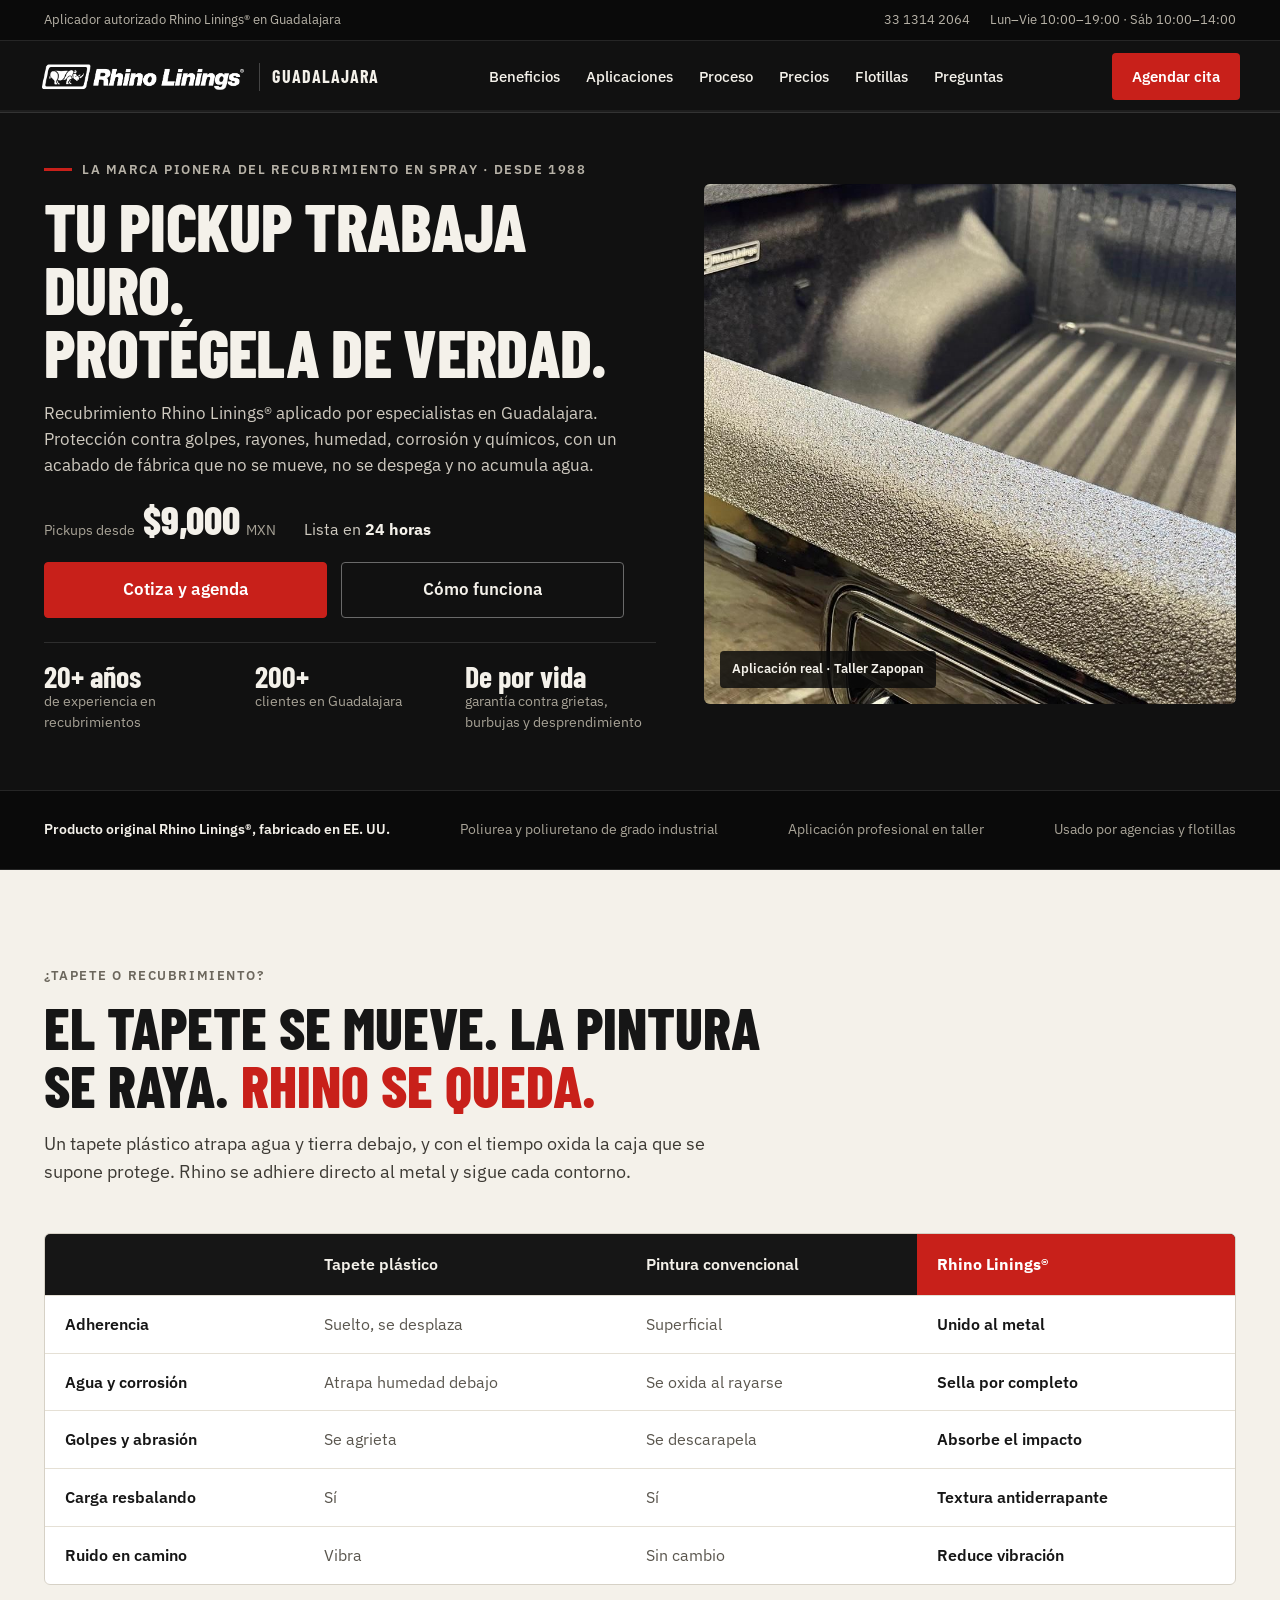
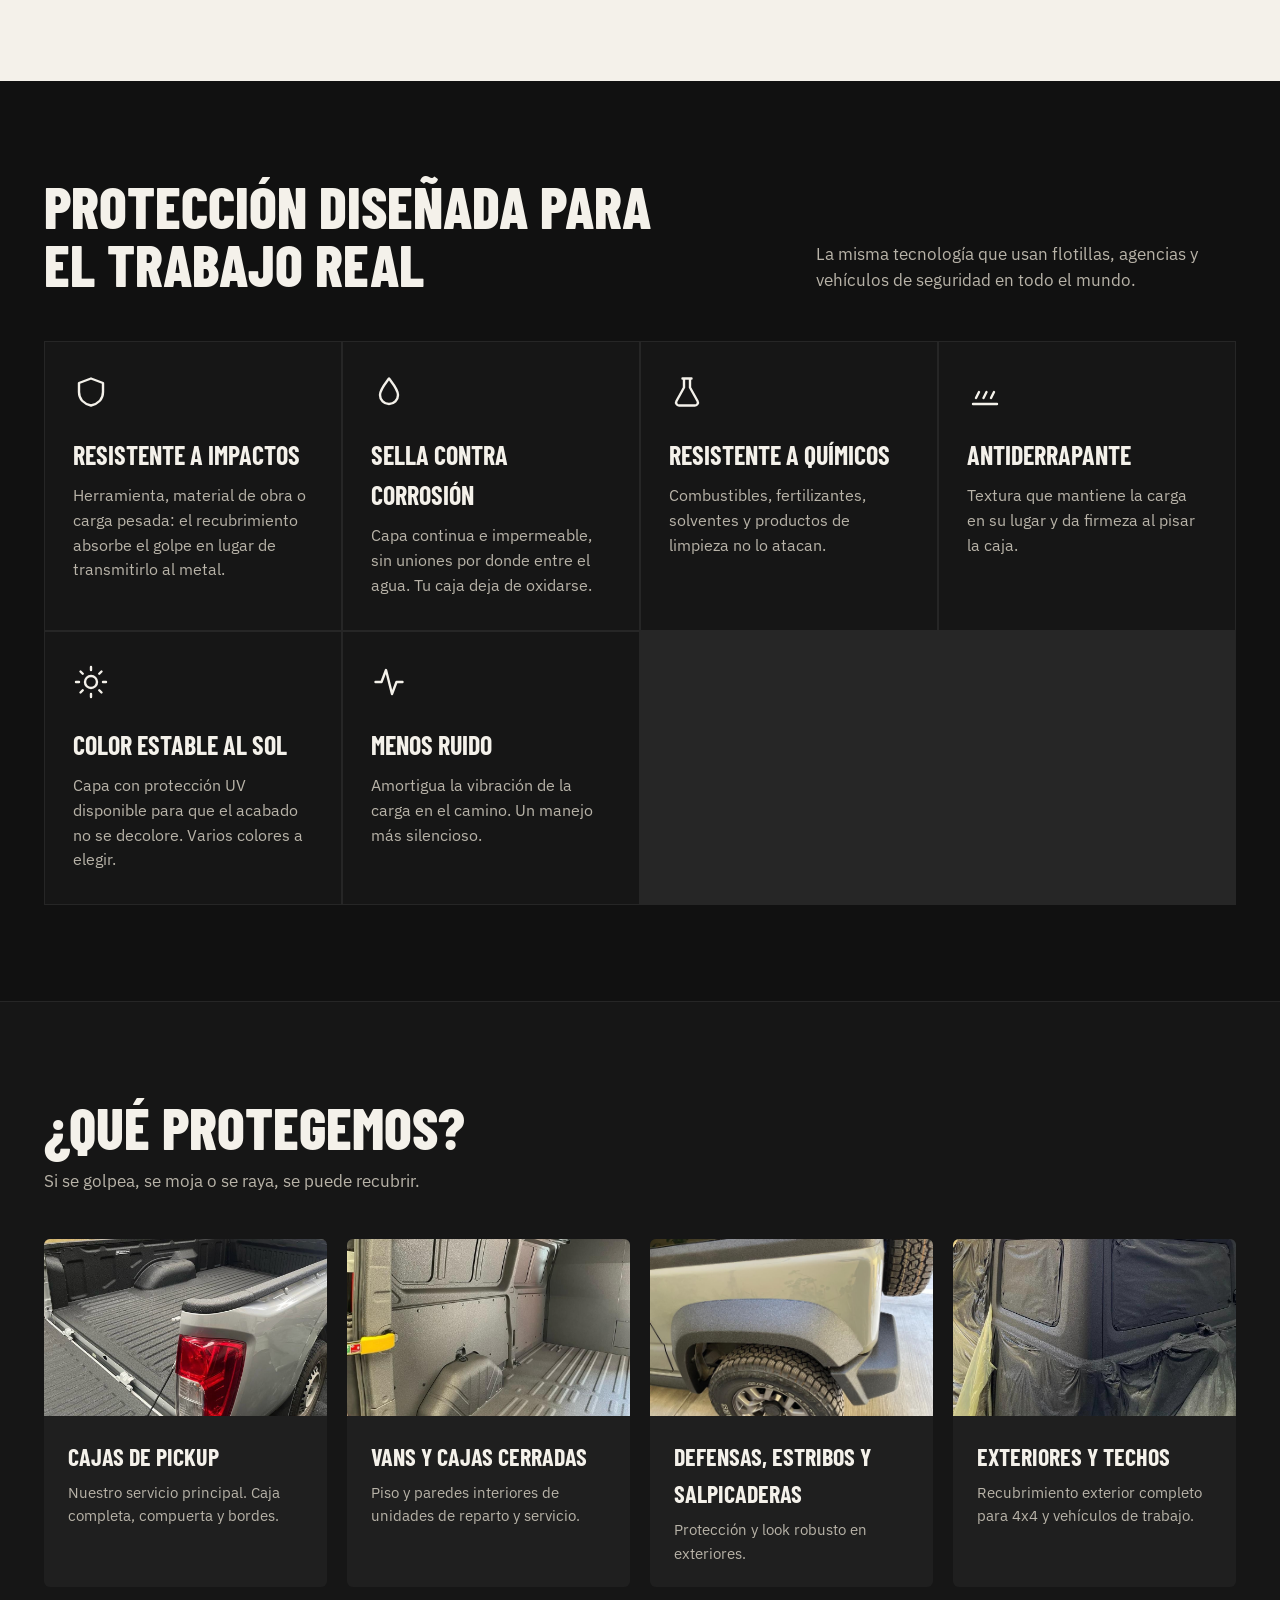
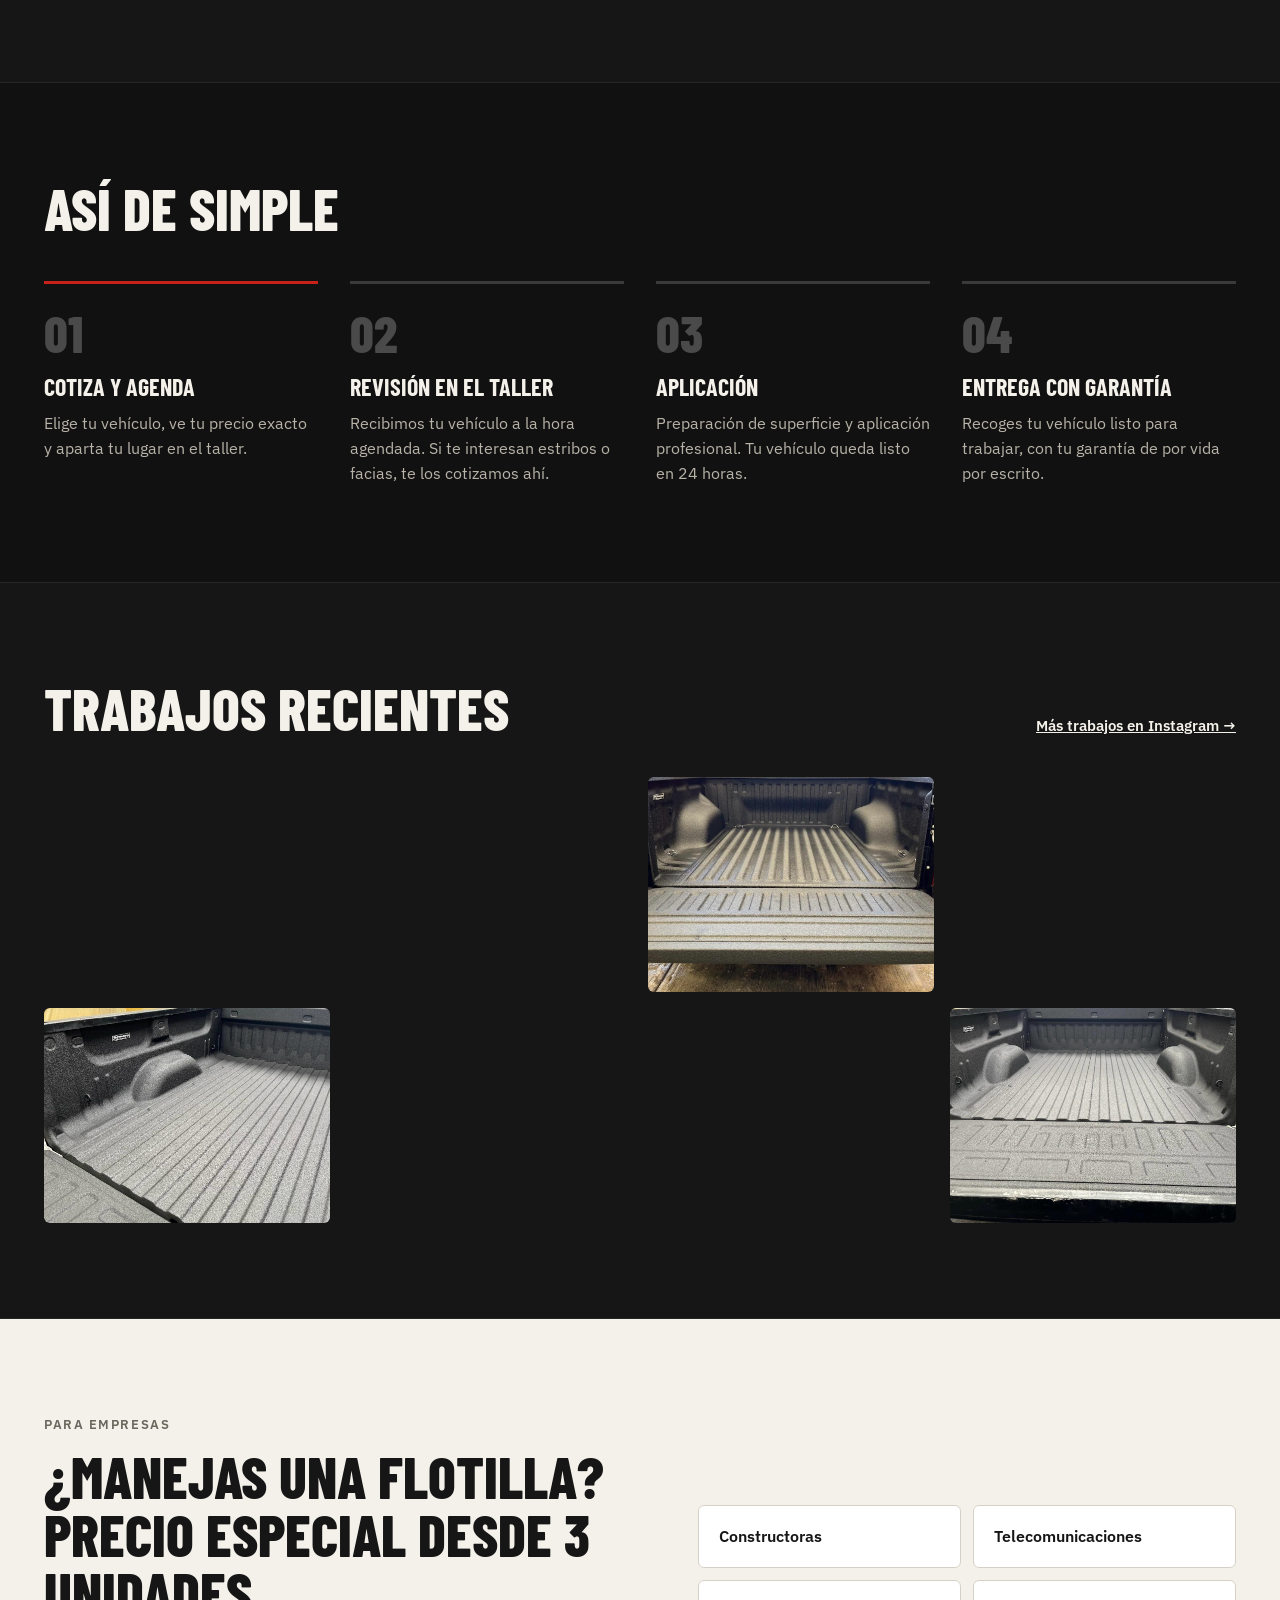
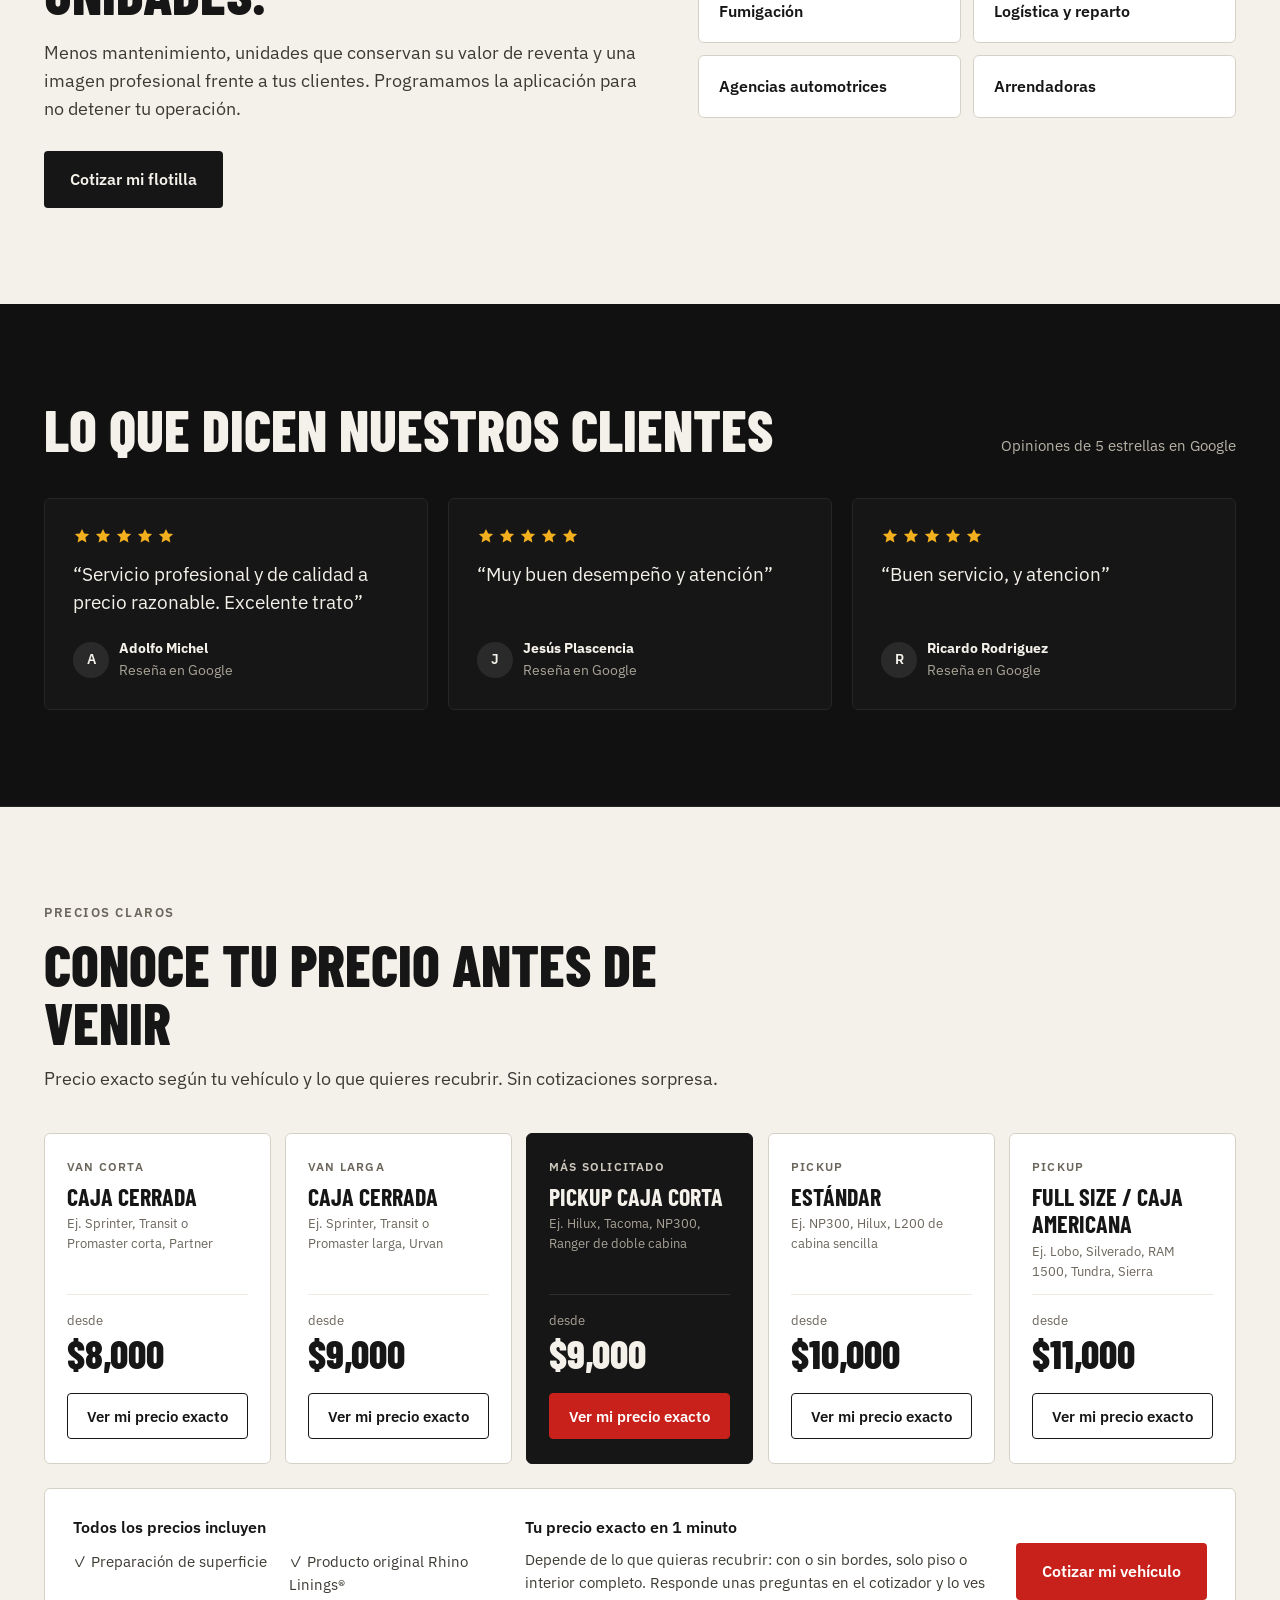
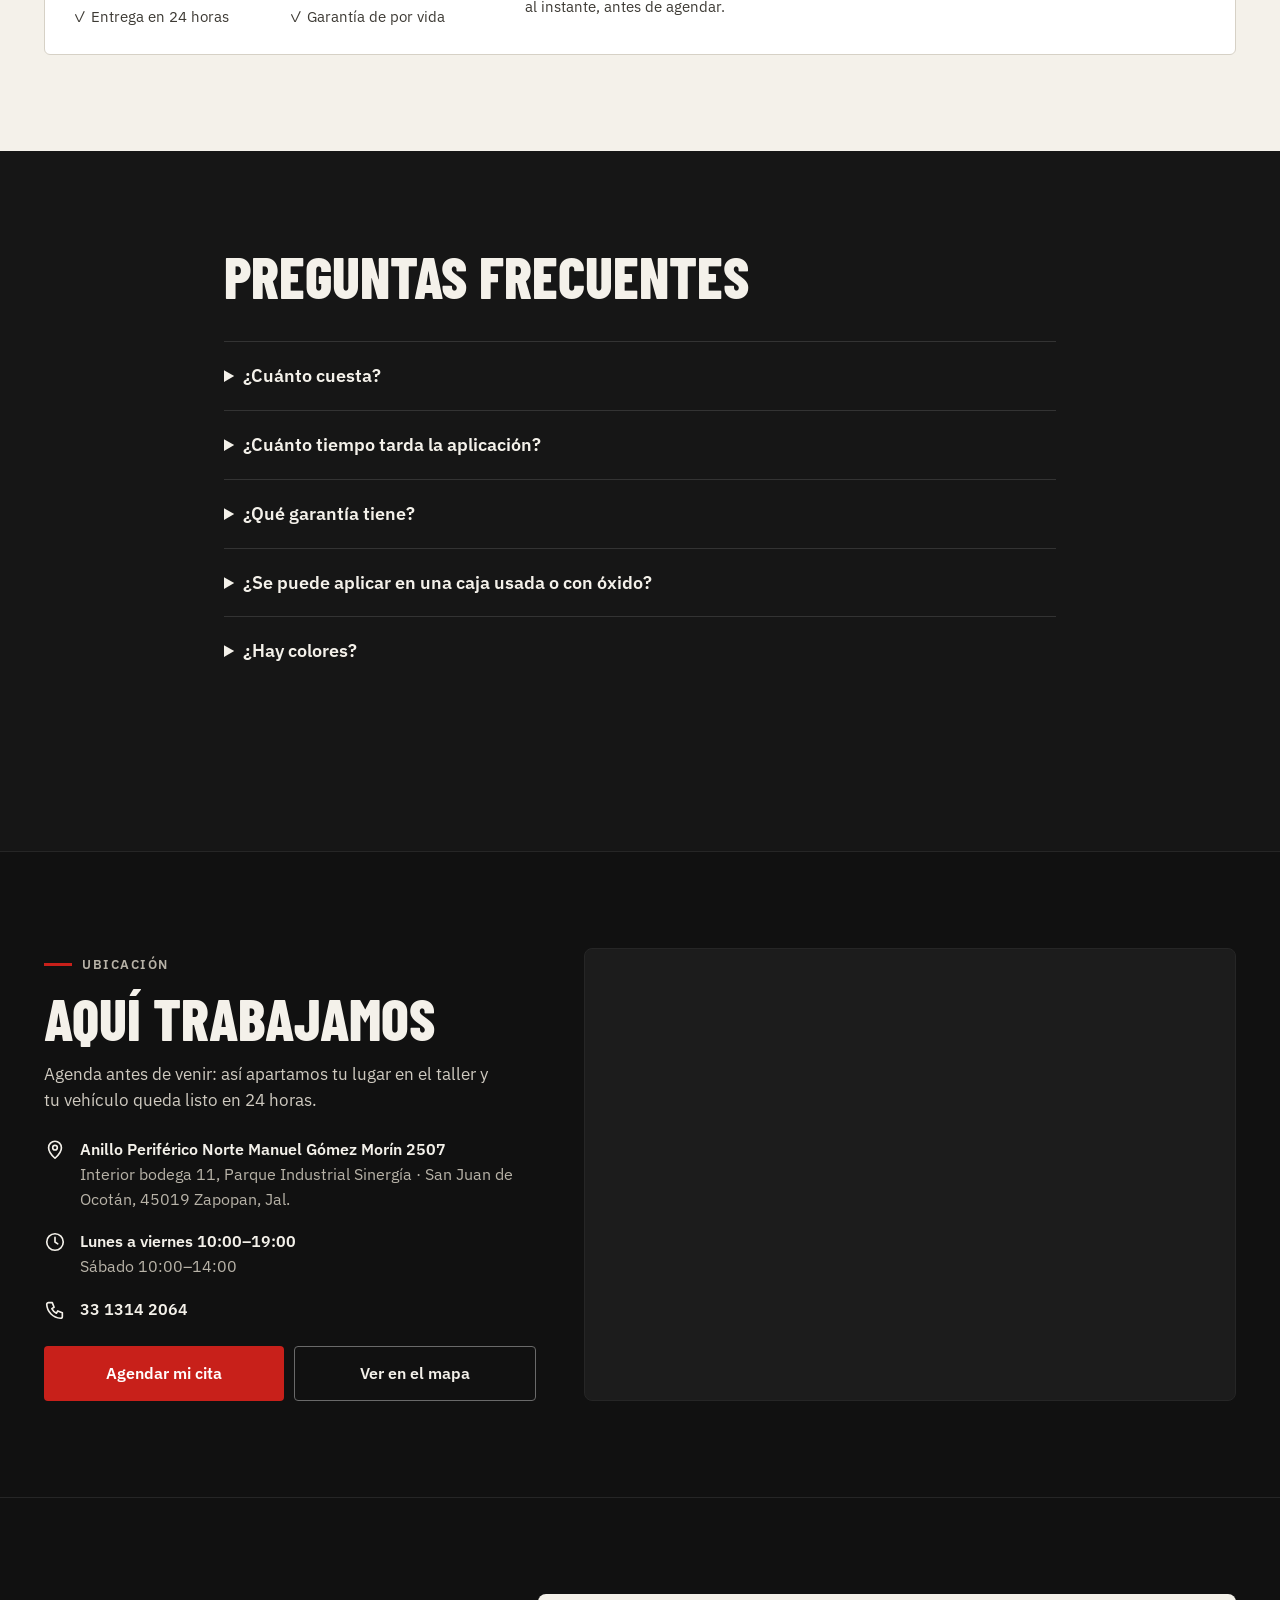
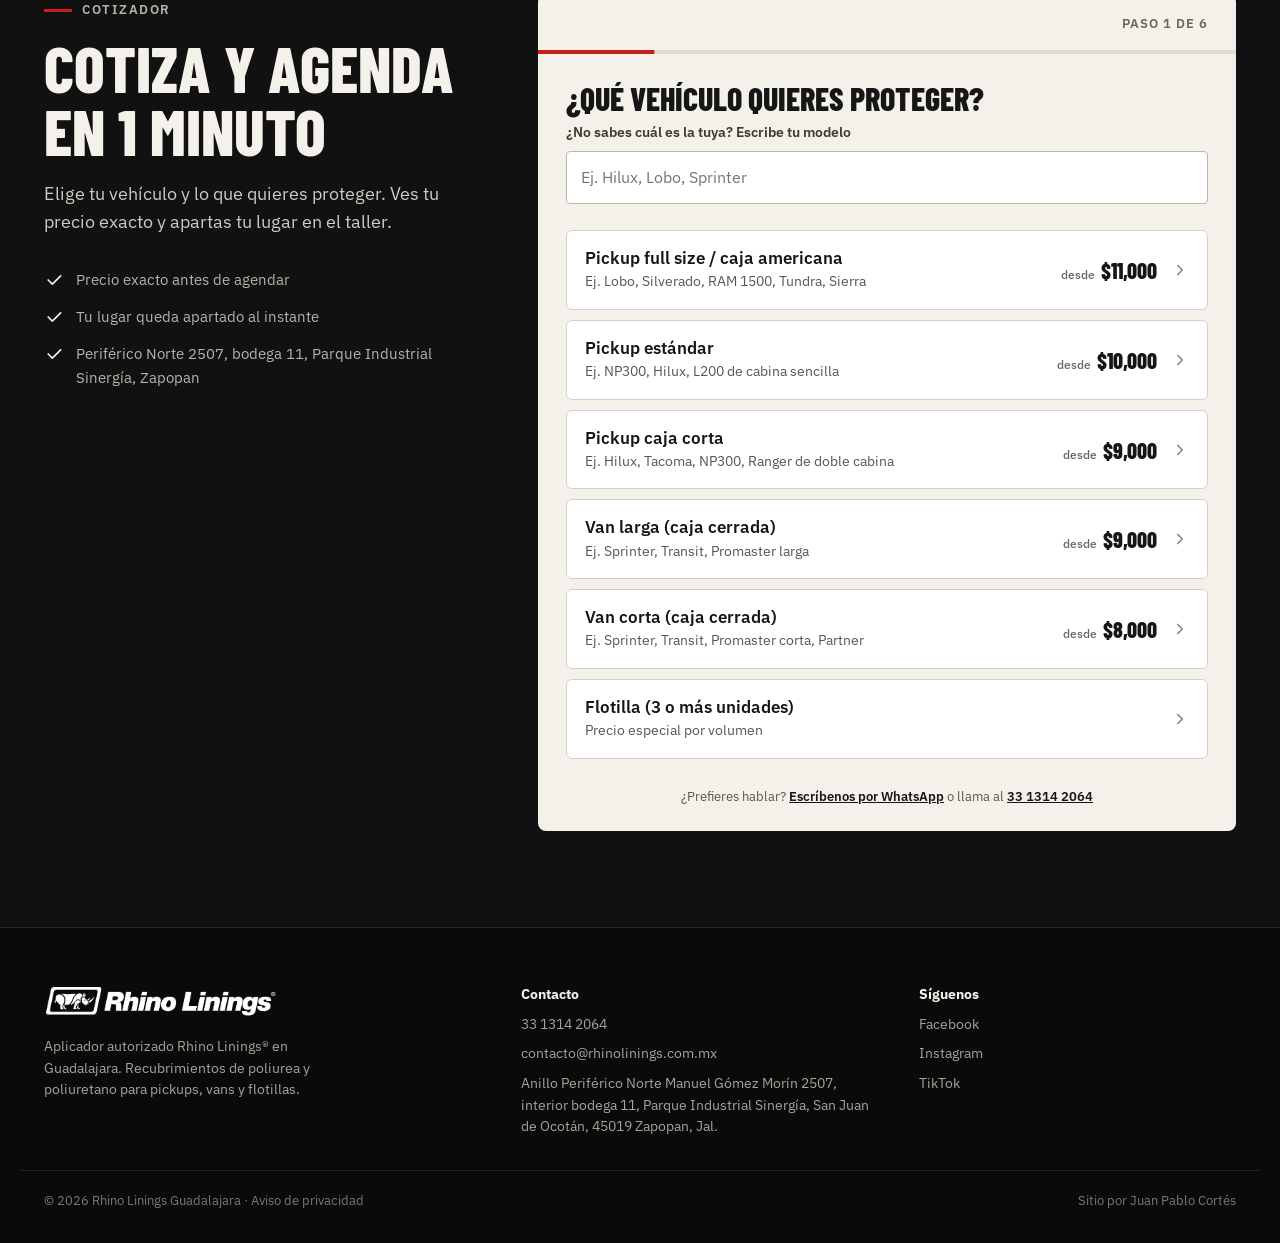
==== commit db65da25: "Quitar texto provisional de referencia de ubicación Co-Authored-By: Claude Opus 5.5 <noreply@anthrop" ====
--- a/site/index.html
+++ b/site/index.html
@@ -435,7 +435,7 @@
 </div>
 <div style="display: flex; gap: 14px; align-items: flex-start">
 <svg aria-hidden="true" width="22" height="22" viewBox="0 0 24 24" fill="none" stroke="#F4F1EA" stroke-width="1.8" stroke-linecap="round" stroke-linejoin="round" style="flex: none; margin-top: 2px"><path d="M5 4h4l2 5-2.5 1.5a11 11 0 0 0 5 5L15 13l5 2v4a2 2 0 0 1-2 2A16 16 0 0 1 3 6a2 2 0 0 1 2-2"></path></svg>
-<div><a href="tel:+523313142064" style="font-weight: 600; text-decoration: none">33 1314 2064</a><div style="color: #B8B3A8">[Referencia para llegar: entre calles o punto conocido]</div></div>
+<div><a href="tel:+523313142064" style="font-weight: 600; text-decoration: none">33 1314 2064</a></div>
 </div>
 </div>
 <div class="reveal" style="display: flex; flex-wrap: wrap; gap: 10px; margin-top: auto">
